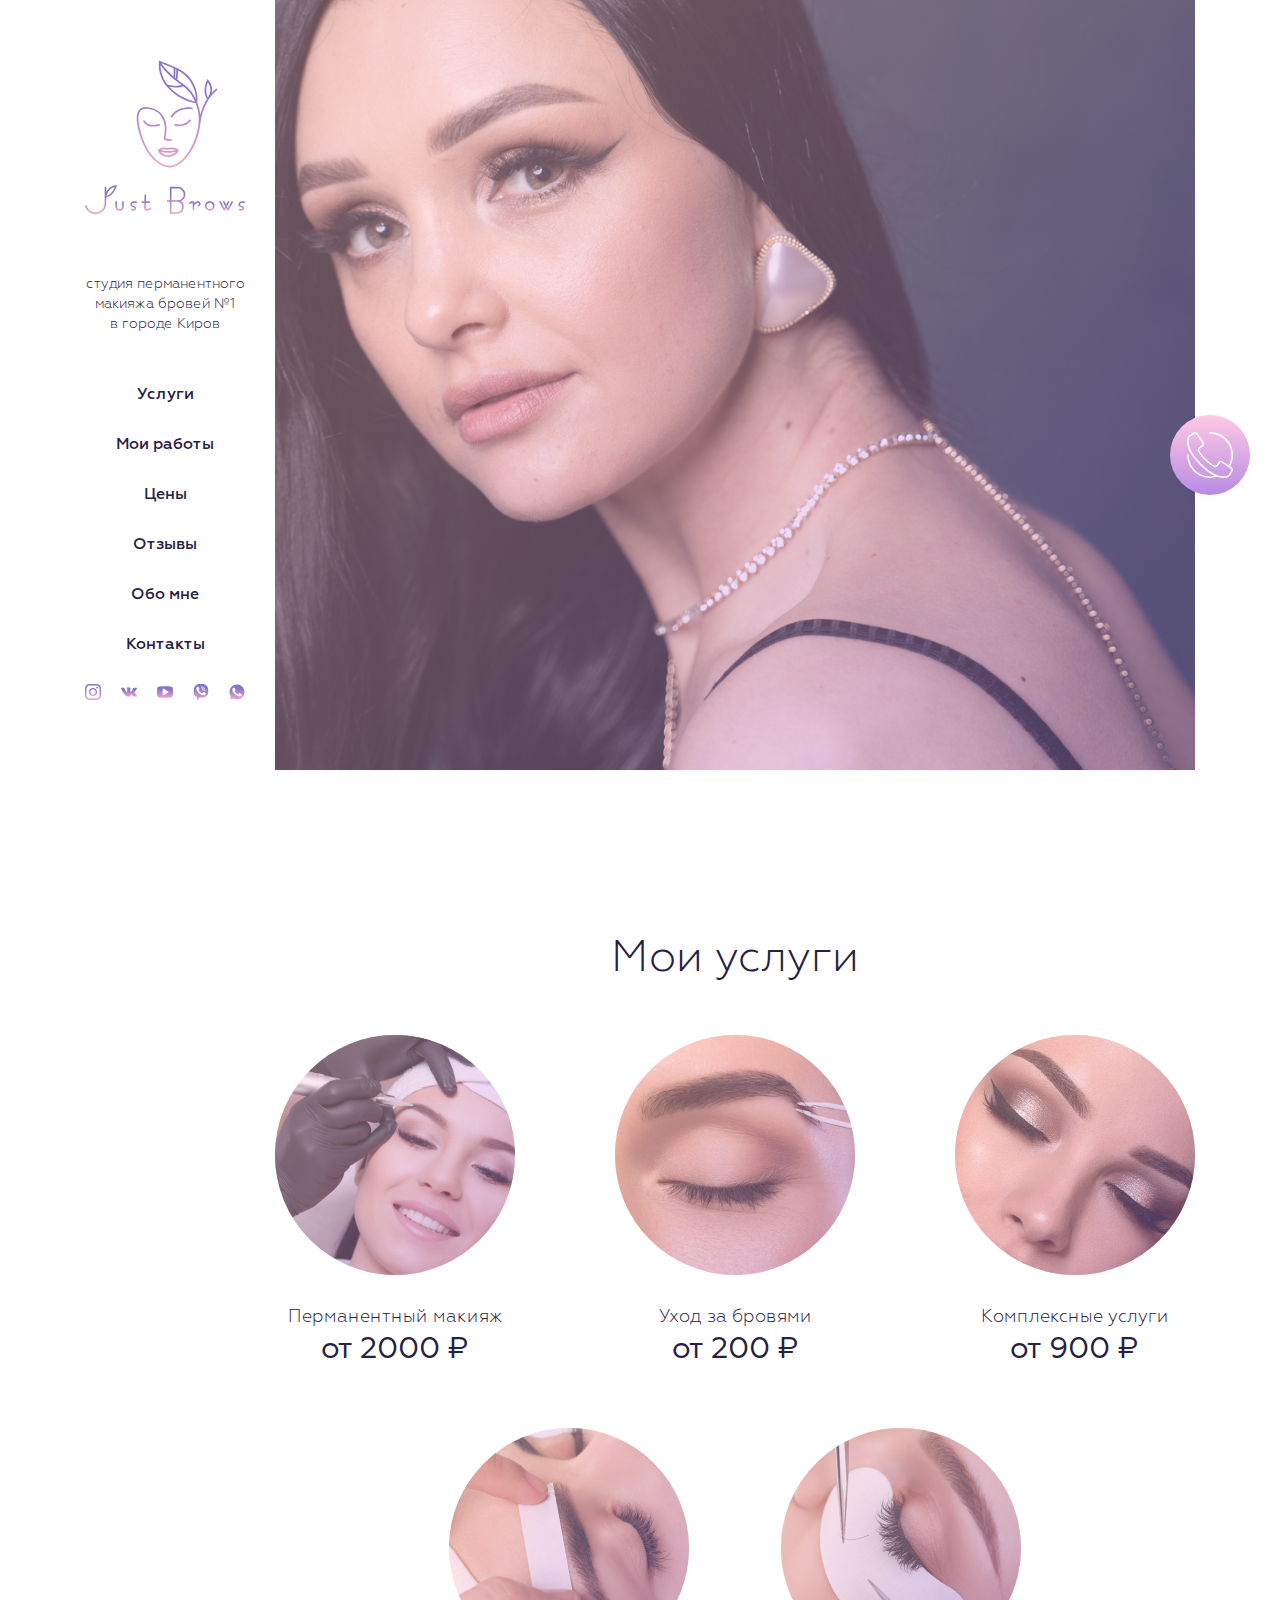
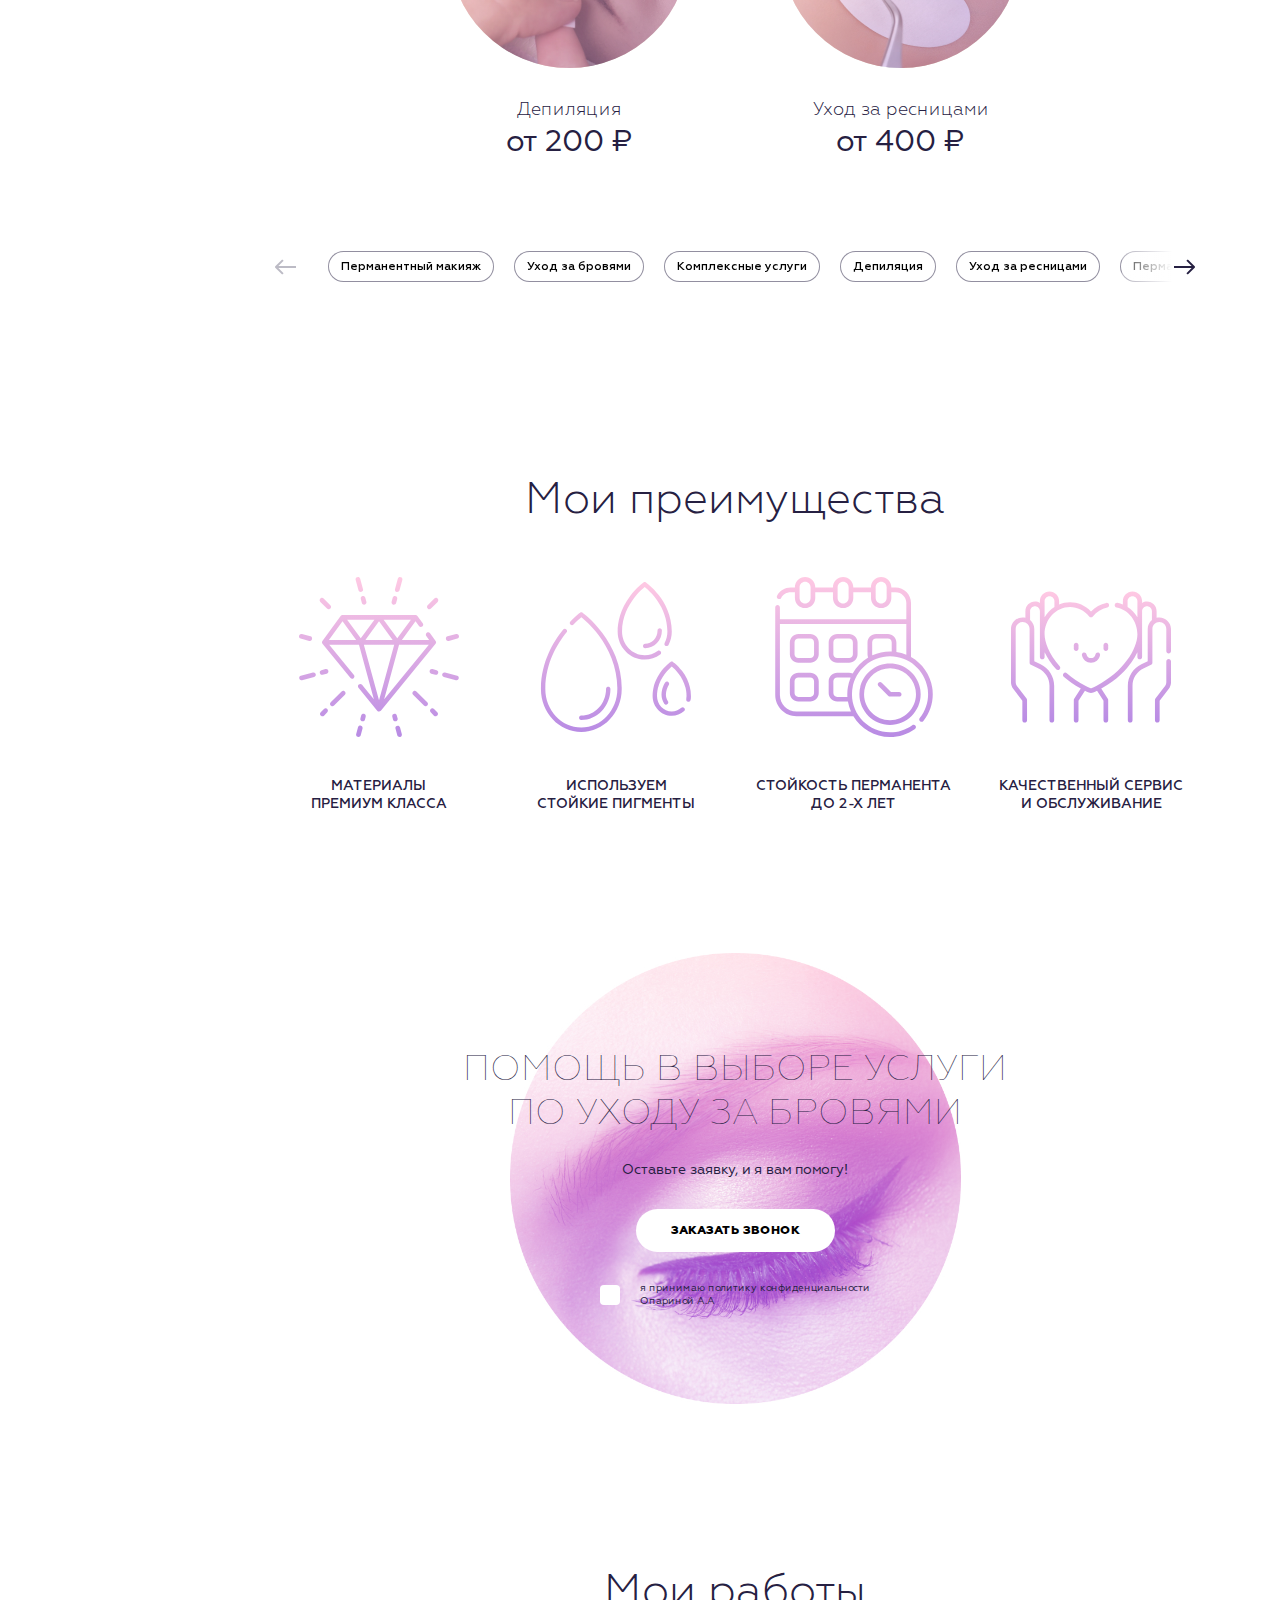
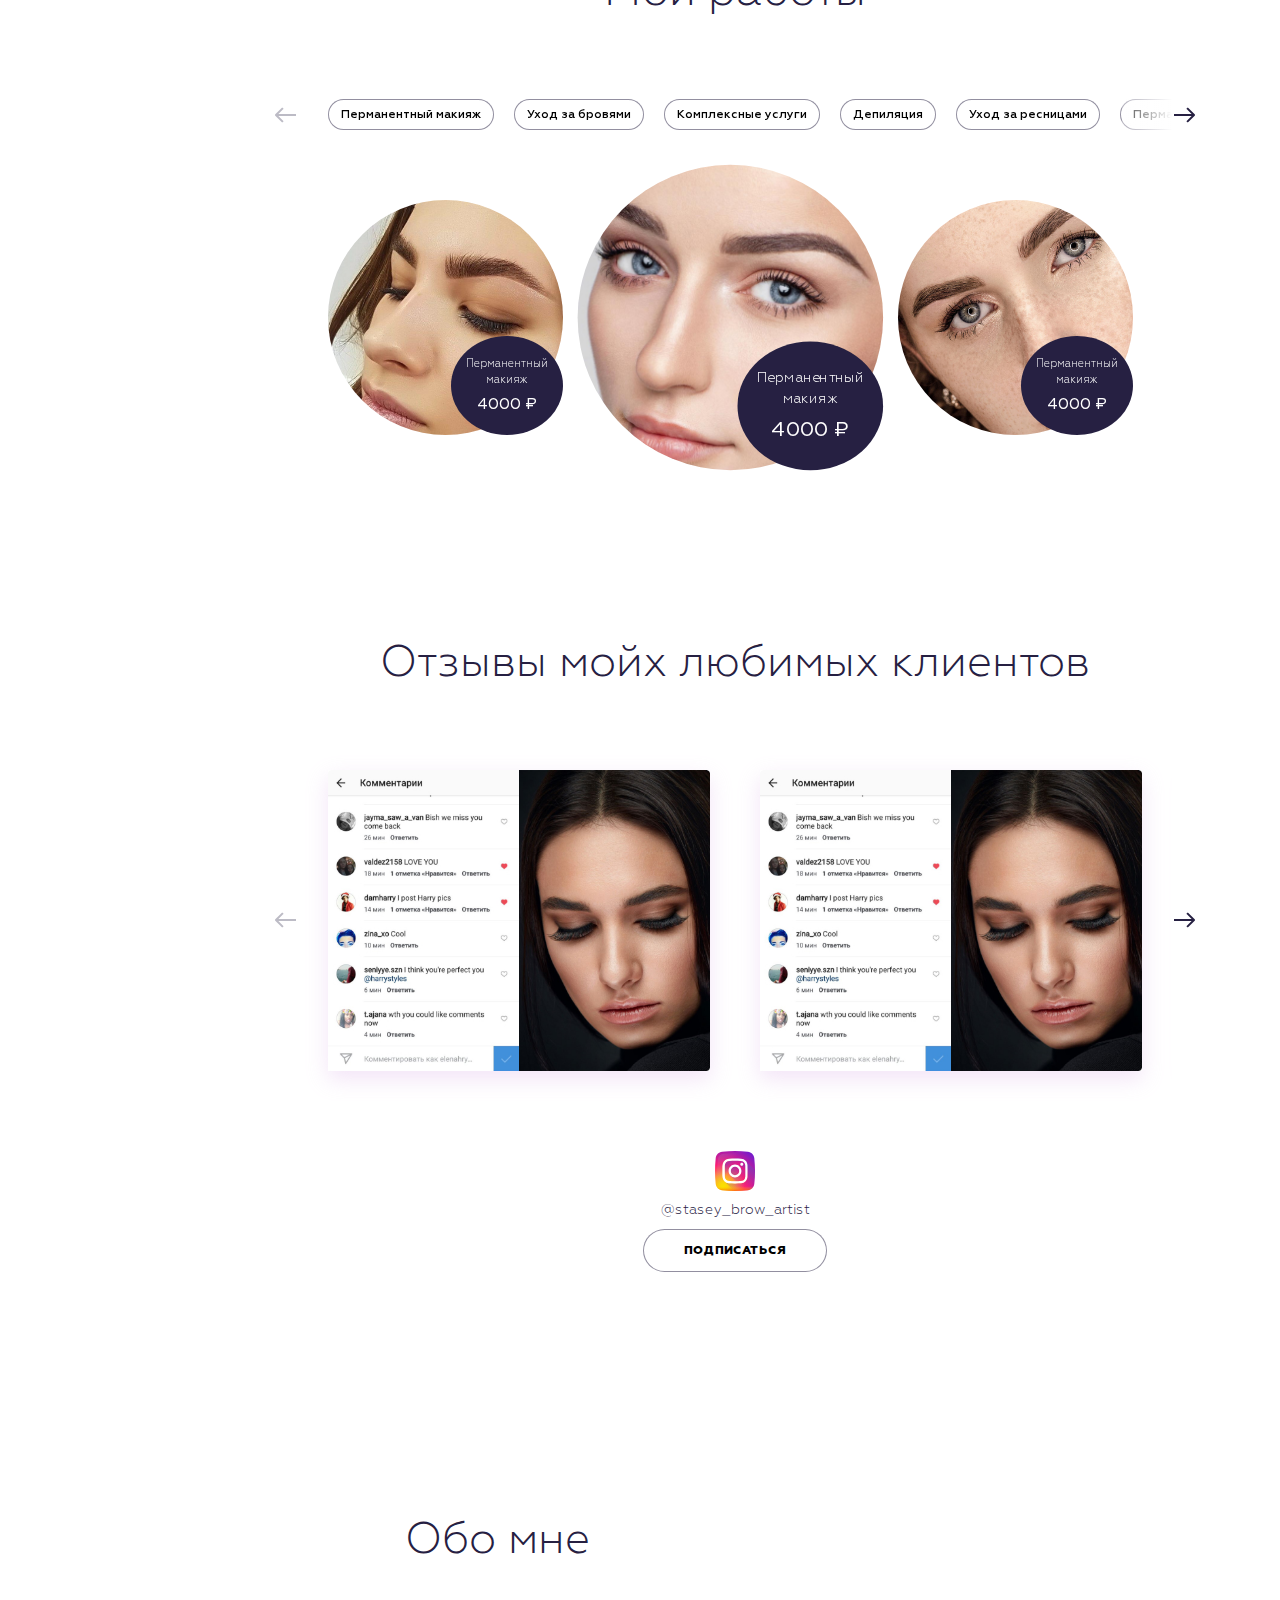
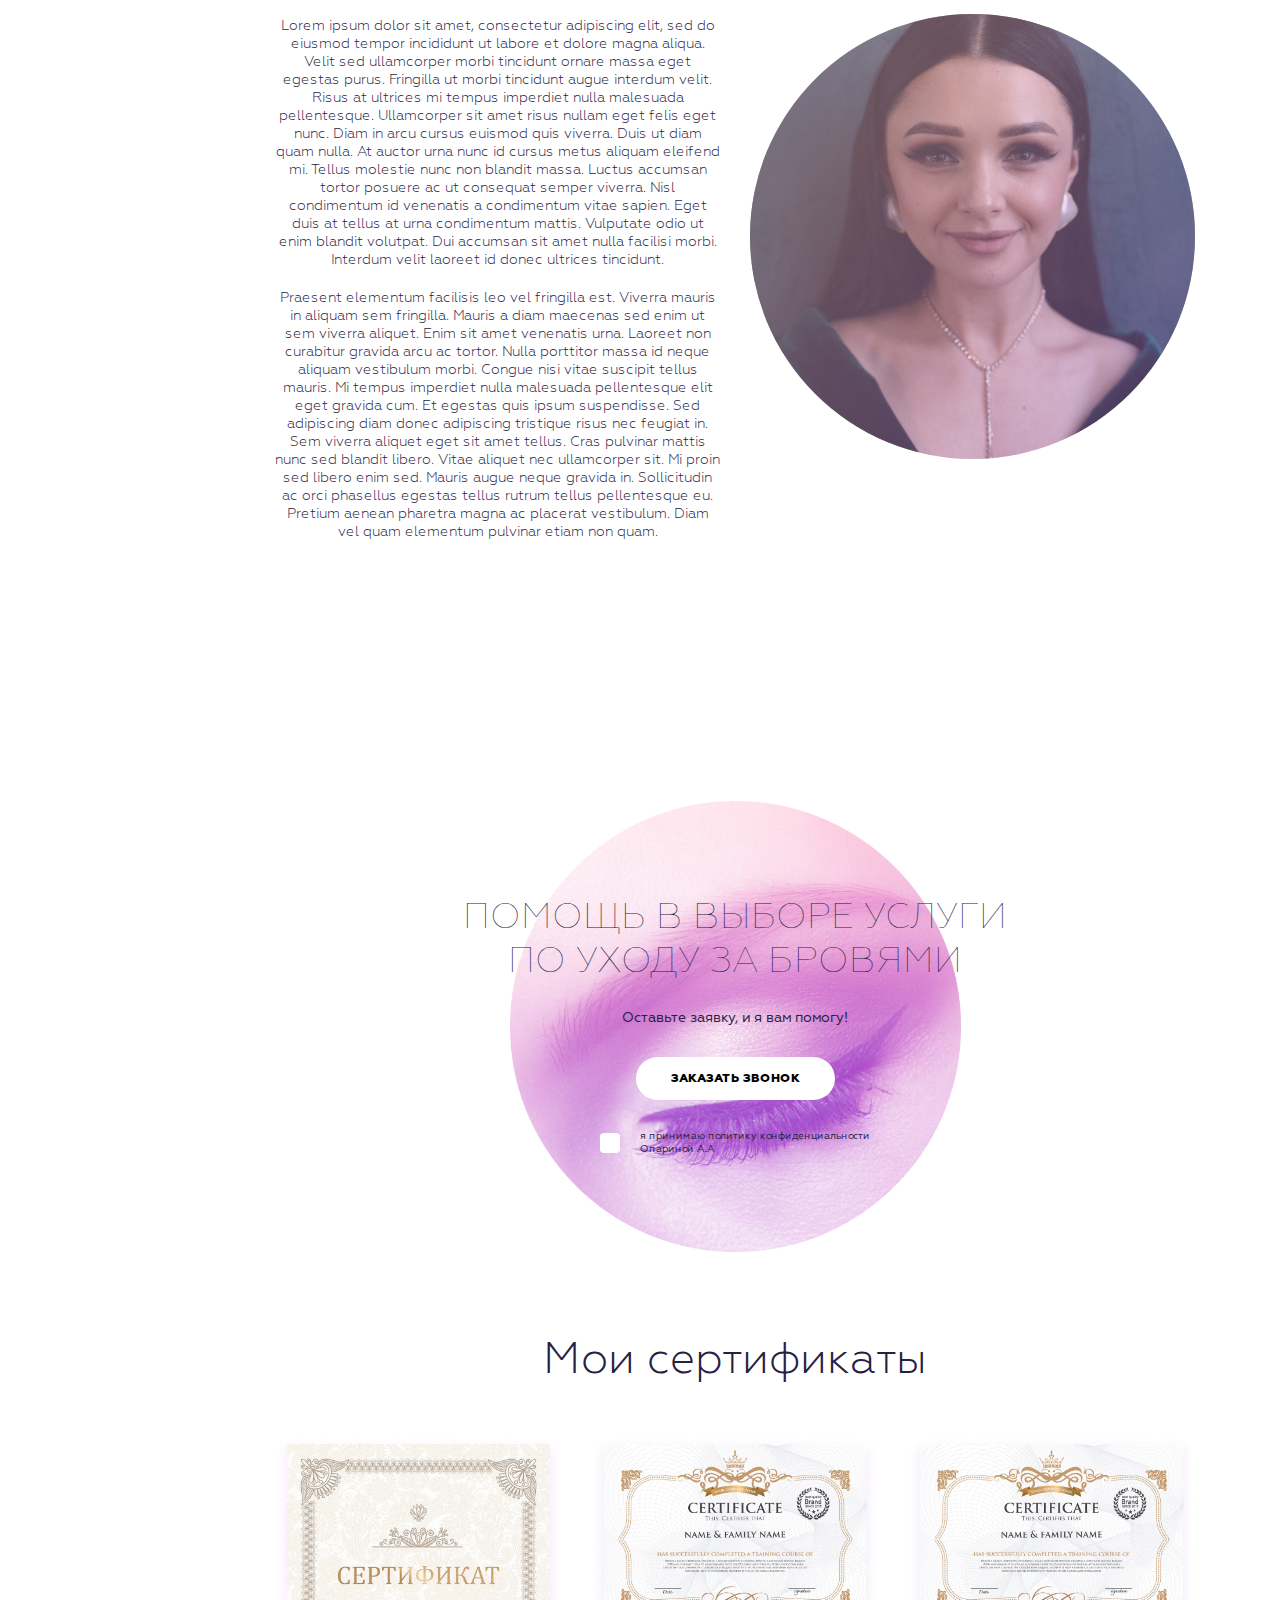
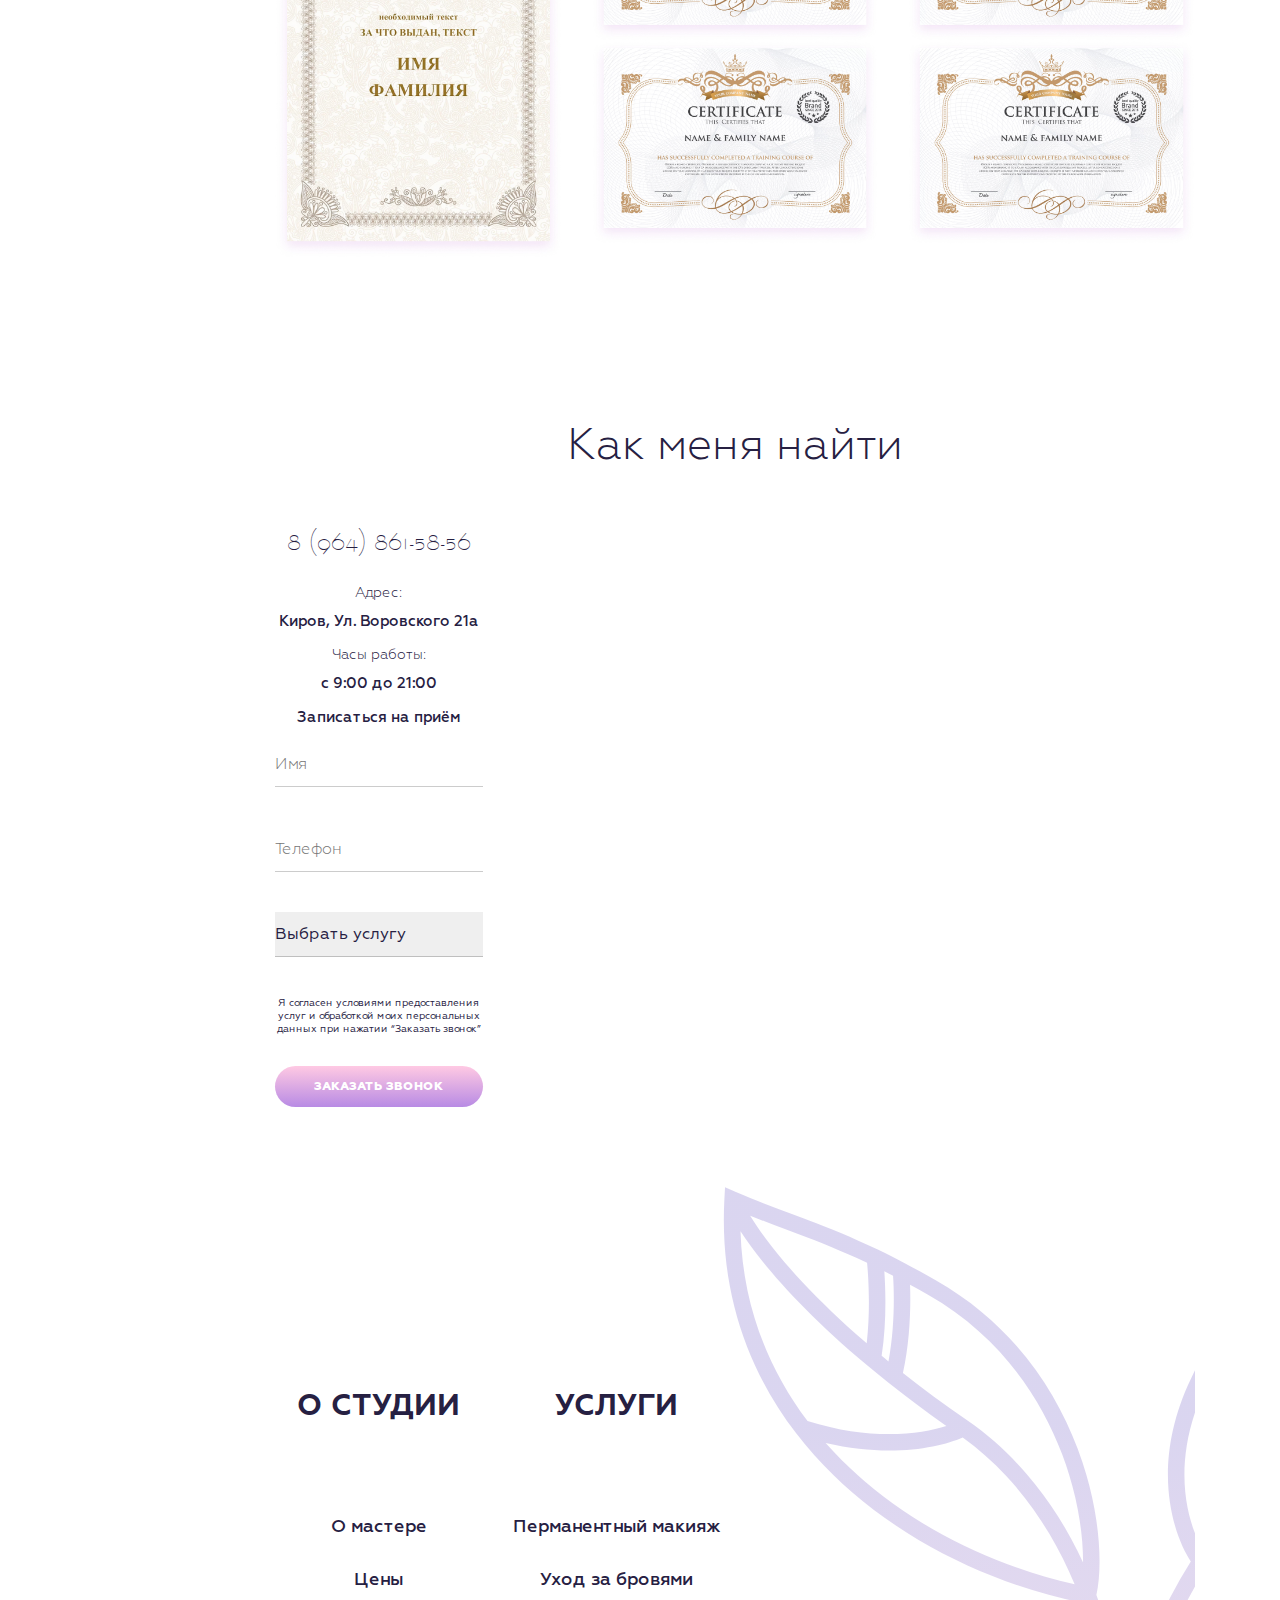
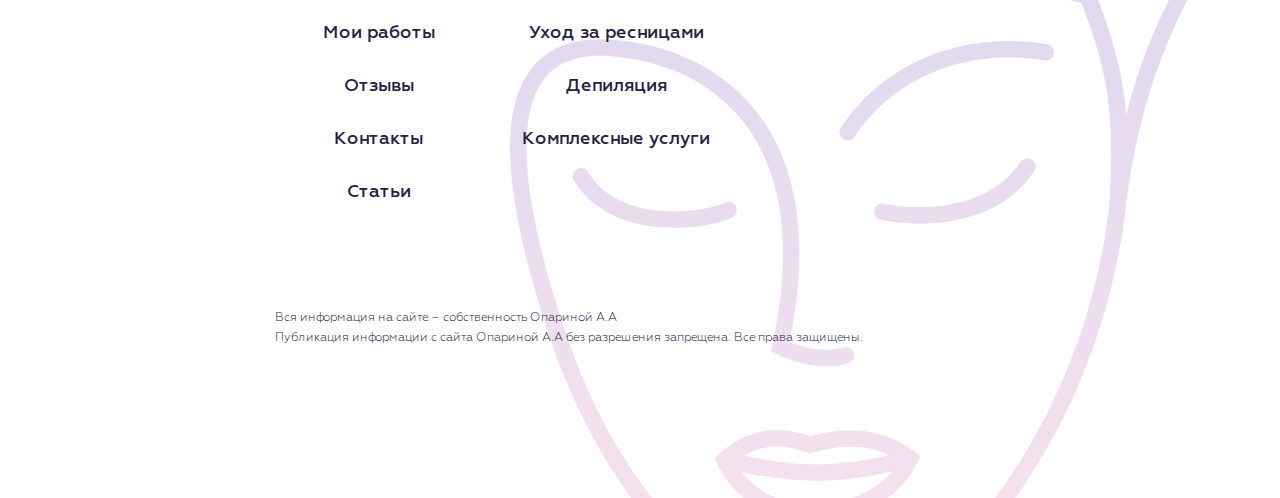
==== index.html @ 337721a8 "index.html" ====
<!doctype html>
<html lang="ru">

<head>
  <meta charset="UTF-8">
  <meta name="viewport" content="width=device-width,initial-scale=1">
  <meta http-equiv="X-UA-Compatible" content="ie=edge">
  <link rel="shortcut icon" href="img/favicon/favicon.ico">
  <link rel="icon" type="image/vnd.microsoft.icon" href="img/favicon/favicon.ico">
  <link rel="icon" type="image/x-icon" href="img/favicon/favicon.ico">
  <link rel="icon" href="img/favicon/favicon.ico">
  <title>Title</title>
  <link href="vendors~main.css" rel="stylesheet">
  <link href="main.css" rel="stylesheet">
</head>

<body>
  <main>
    <nav class="site-nav">
      <div class="btn btn-grad site-nav__burger js-header-burger">
        <img class="js-header-burger" src="img/brgr.svg" alt="">
      </div>
      <div class="btn btn-grad site-nav__call js-call">
        <img class="js-call" src="img/call.svg" alt="">
      </div>
    </nav>

    <div class="container">
      <div class="row">
        <div class="col-2 d-none d-xl-block">
          <header data-da=".modal-header,1199,1" class="header">
            <div class="header__exit">
              <img src="img/hex.jpg" alt="" class="js-header-exit">
            </div>
            <a href="#" class="logo">
              <img src="img/logo.svg" alt="">
            </a>
            <p class="header__text">
              cтудия перманентного <br>
              макияжа бровей №1 <br>
              в городе Киров
            </p>

            <nav class="header__menu">
              <a href="#">Услуги</a>
              <a href="#">Мои работы</a>
              <a href="#">Цены</a>
              <a href="#">Отзывы</a>
              <a href="#">Обо мне</a>
              <a href="#">Контакты</a>
            </nav>
            <div class="header__social">

              <a href="#" target="_blank">
                <img src="img/inst.svg" alt="">
              </a>

              <a href="#" target="_blank">
                <img src="img/vk.svg" alt="">
              </a>

              <a href="#" target="_blank">
                <img src="img/yt.svg" alt="">
              </a>

              <a href="#" target="_blank">
                <img src="img/viber.svg" alt="">
              </a>

              <a href="#" target="_blank">
                <img src="img/whatsapp.svg" alt="">
              </a>

            </div>
          </header>
        </div>
        <div class="col-12 col-xl-10">
          <section class="banner">
            <div class="swiper-container-banner">
              <div class="swiper-wrapper">

                <div class="swiper-slide">
                  <div class="banner__img bg-gradient">
                    <img src="img/banner.jpg" alt="">
                    <div class="banner__text">
                      Студия перманентного макияжа бровей <br>
                      №1 городе Киров
                    </div>
                  </div>
                </div>

                <div class="swiper-slide">
                  <div class="banner__img bg-gradient">
                    <img src="img/banner.jpg" alt="">
                    <div class="banner__text">
                      Студия перманентного макияжа бровей <br>
                      №1 городе Киров
                    </div>
                  </div>
                </div>

                <div class="swiper-slide">
                  <div class="banner__img bg-gradient">
                    <img src="img/banner.jpg" alt="">
                    <div class="banner__text">
                      Студия перманентного макияжа бровей <br>
                      №1 городе Киров
                    </div>
                  </div>
                </div>

                <div class="swiper-slide">
                  <div class="banner__img bg-gradient">
                    <img src="img/banner.jpg" alt="">
                    <div class="banner__text">
                      Студия перманентного макияжа бровей <br>
                      №1 городе Киров
                    </div>
                  </div>
                </div>

              </div>
            </div>
            <div class="banner__logo">
              <img src="img/blogo.svg" alt="">
            </div>
          </section>

          <section class="services-block">
            <h1 class="title services-block__title">
              Мои услуги
            </h1>
            <div class="services-block__items">

              <div class="services-item">
                <div class="services-item__wrapper">


                  <a href="#" class="services-item__img bg-gradient">
                    <img src="img/s1.jpg" alt="">
                  </a>

                  <a href="#" class="services-item__name">
                    Перманентный макияж
                  </a>

                  <p class="services-item__price">
                    от 2000 ₽
                  </p>

                </div>


              </div>

              <div class="services-item">
                <div class="services-item__wrapper">
                  <a href="#" class="services-item__img bg-gradient">
                    <img src="img/s2.jpg" alt="">
                  </a>

                  <a href="#" class="services-item__name">
                    Уход за бровями
                  </a>

                  <p class="services-item__price">
                    от 200 ₽
                  </p>
                </div>
              </div>

              <div class="services-item">
                <div class="services-item__wrapper">
                  <a href="#" class="services-item__img bg-gradient">
                    <img src="img/s3.jpg" alt="">
                  </a>

                  <a href="#" class="services-item__name">
                    Комплексные услуги
                  </a>

                  <p class="services-item__price">
                    от 900 ₽
                  </p>
                </div>
              </div>

              <div class="services-item">
                <div class="services-item__wrapper">
                  <a href="#" class="services-item__img bg-gradient">
                    <img src="img/s4.jpg" alt="">
                  </a>

                  <a href="#" class="services-item__name">
                    Депиляция
                  </a>

                  <p class="services-item__price">
                    от 200 ₽
                  </p>
                </div>
              </div>

              <div class="services-item">
                <div class="services-item__wrapper">
                  <a href="#" class="services-item__img bg-gradient">
                    <img src="img/s5.jpg" alt="">
                  </a>

                  <a href="#" class="services-item__name">
                    Уход за ресницами
                  </a>

                  <p class="services-item__price">
                    от 400 ₽
                  </p>
                </div>
              </div>

            </div>

            <aside class="tags">
              <div class="swiper-container-tags">

                <div class="swiper-wrapper">

                  <div class="swiper-slide tags-slide">
                    <a href="#" class="btn btn-border tags__btn">
                      Перманентный макияж
                    </a>
                  </div>

                  <div class="swiper-slide tags-slide">
                    <a href="#" class="btn btn-border tags__btn">
                      Уход за бровями
                    </a>
                  </div>

                  <div class="swiper-slide tags-slide">
                    <a href="#" class="btn btn-border tags__btn">
                      Комплексные услуги
                    </a>
                  </div>

                  <div class="swiper-slide tags-slide">
                    <a href="#" class="btn btn-border tags__btn">
                      Депиляция
                    </a>
                  </div>

                  <div class="swiper-slide tags-slide">
                    <a href="#" class="btn btn-border tags__btn">
                      Уход за ресницами
                    </a>
                  </div>

                  <div class="swiper-slide tags-slide">
                    <a href="#" class="btn btn-border tags__btn">
                      Перманентный макияж
                    </a>
                  </div>

                  <div class="swiper-slide tags-slide">
                    <a href="#" class="btn btn-border tags__btn">
                      Уход за бровями
                    </a>
                  </div>

                  <div class="swiper-slide tags-slide">
                    <a href="#" class="btn btn-border tags__btn">
                      Комплексные услуги
                    </a>
                  </div>

                  <div class="swiper-slide tags-slide">
                    <a href="#" class="btn btn-border tags__btn">
                      Депиляция
                    </a>
                  </div>

                  <div class="swiper-slide tags-slide">
                    <a href="#" class="btn btn-border tags__btn">
                      Уход за ресницами
                    </a>
                  </div>

                  <div class="swiper-slide tags-slide">
                    <a href="#" class="btn btn-border tags__btn">
                      Перманентный макияж
                    </a>
                  </div>

                  <div class="swiper-slide tags-slide">
                    <a href="#" class="btn btn-border tags__btn">
                      Уход за бровями
                    </a>
                  </div>

                  <div class="swiper-slide tags-slide">
                    <a href="#" class="btn btn-border tags__btn">
                      Комплексные услуги
                    </a>
                  </div>

                  <div class="swiper-slide tags-slide">
                    <a href="#" class="btn btn-border tags__btn">
                      Депиляция
                    </a>
                  </div>

                  <div class="swiper-slide tags-slide">
                    <a href="#" class="btn btn-border tags__btn">
                      Уход за ресницами
                    </a>
                  </div>

                </div>

              </div>

              <div class="tags__prev">
                <img src="img/arrleft.svg" alt="">
              </div>
              <div class="tags__next">
                <img src="img/arrleft.svg" alt="">
              </div>

            </aside>
          </section>

          <section class="advantage-block">
            <div class="row">
              <div class="col-12">
                <h2 class="title">
                  Мои преимущества
                </h2>
              </div>


              <div class="col-6 col-md-3">
                <div class="advantage-item">
                  <div class="advantage-item__img">
                    <img src="img/a1.svg" alt="">
                  </div>
                  <p class="advantage-item__name">
                    МАТЕРИАЛЫ <br>
                    ПРЕМИУМ КЛАССА
                  </p>

                </div>
              </div>

              <div class="col-6 col-md-3">
                <div class="advantage-item">
                  <div class="advantage-item__img">
                    <img src="img/a2.svg" alt="">
                  </div>
                  <p class="advantage-item__name">
                    ИСПОЛЬЗУЕМ <br>
                    СТОЙКИЕ ПИГМЕНТЫ
                  </p>

                </div>
              </div>

              <div class="col-6 col-md-3">
                <div class="advantage-item">
                  <div class="advantage-item__img">
                    <img src="img/a3.svg" alt="">
                  </div>
                  <p class="advantage-item__name">
                    СТОЙКОСТЬ ПЕРМАНЕНТА <br>
                    ДО 2-Х ЛЕТ
                  </p>

                </div>
              </div>

              <div class="col-6 col-md-3">
                <div class="advantage-item">
                  <div class="advantage-item__img">
                    <img src="img/a4.svg" alt="">
                  </div>
                  <p class="advantage-item__name">
                    КАЧЕСТВЕННЫЙ СЕРВИС <br>
                    И ОБСЛУЖИВАНИЕ
                  </p>

                </div>
              </div>

            </div>
          </section>

          <section class="request" style="background-image: url('../img/r.jpg');">
            <h2 class="request__title">
              ПОМОЩЬ В ВЫБОРЕ УСЛУГИ <br>
              ПО УХОДУ ЗА БРОВЯМИ
            </h2>
            <h3 class="request__subtitle">
              Оставьте заявку, и я вам помогу!
            </h3>
            <a href="#" class="btn request__btn js-modal-call">заказать звонок</a>
            <div class="request__checkbox">
              <input class="custom-checkbox" type="checkbox" id="request-agr" name="request-agr">
              <label for="request-agr">я принимаю политику конфиденциальности <br>
                Опариной А.А</label>
            </div>
          </section>

          <section class="works">
            <h2 class="title works__title">
              Мои работы
            </h2>
            <aside class="tags">
              <div class="swiper-container-tags">

                <div class="swiper-wrapper">

                  <div class="swiper-slide tags-slide">
                    <a href="#" class="btn btn-border tags__btn">
                      Перманентный макияж
                    </a>
                  </div>

                  <div class="swiper-slide tags-slide">
                    <a href="#" class="btn btn-border tags__btn">
                      Уход за бровями
                    </a>
                  </div>

                  <div class="swiper-slide tags-slide">
                    <a href="#" class="btn btn-border tags__btn">
                      Комплексные услуги
                    </a>
                  </div>

                  <div class="swiper-slide tags-slide">
                    <a href="#" class="btn btn-border tags__btn">
                      Депиляция
                    </a>
                  </div>

                  <div class="swiper-slide tags-slide">
                    <a href="#" class="btn btn-border tags__btn">
                      Уход за ресницами
                    </a>
                  </div>

                  <div class="swiper-slide tags-slide">
                    <a href="#" class="btn btn-border tags__btn">
                      Перманентный макияж
                    </a>
                  </div>

                  <div class="swiper-slide tags-slide">
                    <a href="#" class="btn btn-border tags__btn">
                      Уход за бровями
                    </a>
                  </div>

                  <div class="swiper-slide tags-slide">
                    <a href="#" class="btn btn-border tags__btn">
                      Комплексные услуги
                    </a>
                  </div>

                  <div class="swiper-slide tags-slide">
                    <a href="#" class="btn btn-border tags__btn">
                      Депиляция
                    </a>
                  </div>

                  <div class="swiper-slide tags-slide">
                    <a href="#" class="btn btn-border tags__btn">
                      Уход за ресницами
                    </a>
                  </div>

                  <div class="swiper-slide tags-slide">
                    <a href="#" class="btn btn-border tags__btn">
                      Перманентный макияж
                    </a>
                  </div>

                  <div class="swiper-slide tags-slide">
                    <a href="#" class="btn btn-border tags__btn">
                      Уход за бровями
                    </a>
                  </div>

                  <div class="swiper-slide tags-slide">
                    <a href="#" class="btn btn-border tags__btn">
                      Комплексные услуги
                    </a>
                  </div>

                  <div class="swiper-slide tags-slide">
                    <a href="#" class="btn btn-border tags__btn">
                      Депиляция
                    </a>
                  </div>

                  <div class="swiper-slide tags-slide">
                    <a href="#" class="btn btn-border tags__btn">
                      Уход за ресницами
                    </a>
                  </div>

                </div>

              </div>

              <div class="tags__prev">
                <img src="img/arrleft.svg" alt="">
              </div>
              <div class="tags__next">
                <img src="img/arrleft.svg" alt="">
              </div>

            </aside>
            <div class="swiper-works">
              <div class="swiper-wrapper">

                <div class="swiper-slide">

                  <a href="#" class="works__img" style="background-image: url('img/work1.jpg');">
                    <div class="works__info">
                      <p class="works__name">
                        Перманентный <br>
                        макияж
                      </p>
                      <p class="works__price">
                        4000 ₽
                      </p>
                    </div>
                  </a>

                </div>

                <div class="swiper-slide">
                  <a href="#" class="works__img" style="background-image: url('img/work2.jpg');">
                    <div class="works__info">
                      <p class="works__name">
                        Перманентный <br>
                        макияж
                      </p>
                      <p class="works__price">
                        4000 ₽
                      </p>
                    </div>
                  </a>
                </div>

                <div class="swiper-slide">

                  <a href="#" class="works__img" style="background-image: url('img/work3.jpg');">
                    <div class="works__info">
                      <p class="works__name">
                        Перманентный <br>
                        макияж
                      </p>
                      <p class="works__price">
                        4000 ₽
                      </p>
                    </div>
                  </a>

                </div>

                <div class="swiper-slide">
                  <a href="#" class="works__img" style="background-image: url('img/work2.jpg');">
                    <div class="works__info">
                      <p class="works__name">
                        Перманентный <br>
                        макияж
                      </p>
                      <p class="works__price">
                        4000 ₽
                      </p>
                    </div>
                  </a>
                </div>

                <div class="swiper-slide">

                  <a href="#" class="works__img" style="background-image: url('img/work3.jpg');">
                    <div class="works__info">
                      <p class="works__name">
                        Перманентный <br>
                        макияж
                      </p>
                      <p class="works__price">
                        4000 ₽
                      </p>
                    </div>
                  </a>

                </div>


              </div>

            </div>
          </section>

          <section class="reviews-block">
            <h2 class="title reviews__title">
              Отзывы мойх любимых клиентов
            </h2>
            <div class="reviews-block__slider">


              <div class="swiper-reviews">
                <div class="swiper-wrapper">

                  <div class="swiper-slide">
                    <div class="reviews-item">
                      <div class="reviews-item__left">
                        <img src="img/revl.jpg" alt="">
                      </div>
                      <div class="reviews-item__right">
                        <img src="img/revr.jpg" alt="">
                      </div>
                    </div>
                  </div>

                  <div class="swiper-slide">
                    <div class="reviews-item">
                      <div class="reviews-item__left">
                        <img src="img/revl.jpg" alt="">
                      </div>
                      <div class="reviews-item__right">
                        <img src="img/revr.jpg" alt="">
                      </div>
                    </div>
                  </div>

                  <div class="swiper-slide">
                    <div class="reviews-item">
                      <div class="reviews-item__left">
                        <img src="img/revl.jpg" alt="">
                      </div>
                      <div class="reviews-item__right">
                        <img src="img/revr.jpg" alt="">
                      </div>
                    </div>
                  </div>

                  <div class="swiper-slide">
                    <div class="reviews-item">
                      <div class="reviews-item__left">
                        <img src="img/revl.jpg" alt="">
                      </div>
                      <div class="reviews-item__right">
                        <img src="img/revr.jpg" alt="">
                      </div>
                    </div>
                  </div>


                </div>
              </div>
              <div class="reviews__prev">
                <img src="img/arrleft.svg" alt="">
              </div>
              <div class="reviews__next">
                <img src="img/arrleft.svg" alt="">
              </div>
            </div>
            <div class="inst-link d-flex align-items-center flex-column">
              <a href="#" target="_blank" class="inst-link__link">
                <img src="img/ins.svg" alt="">
                @stasey_brow_artist
              </a>
              <a href="#" class="btn btn-border inst-link__btn">
                подписаться
              </a>
            </div>
          </section>

          <section class="about-block d-none d-md-block">
            <div class="row">

              <div class="col-12 col-xl-6 d-flex">
                <div class="about-block__info">
                  <h2 class="title about-block__title">
                    Обо мне
                  </h2>
                  <p>
                    Lorem ipsum dolor sit amet, consectetur adipiscing elit, sed do eiusmod tempor
                    incididunt ut labore et dolore magna aliqua. Velit sed ullamcorper morbi tincidunt
                    ornare massa eget egestas purus. Fringilla ut morbi tincidunt augue interdum velit.
                    Risus at ultrices mi tempus imperdiet nulla malesuada pellentesque. Ullamcorper sit
                    amet
                    risus nullam eget felis eget nunc. Diam in arcu cursus euismod quis viverra. Duis ut
                    diam quam nulla. At auctor urna nunc id cursus metus aliquam eleifend mi. Tellus
                    molestie nunc non blandit massa. Luctus accumsan tortor posuere ac ut consequat
                    semper
                    viverra. Nisl condimentum id venenatis a condimentum vitae sapien. Eget duis at
                    tellus
                    at urna condimentum mattis. Vulputate odio ut enim blandit volutpat. Dui accumsan
                    sit
                    amet nulla facilisi morbi. Interdum velit laoreet id donec ultrices tincidunt.
                  </p>

                  <p>
                    Praesent elementum facilisis leo vel fringilla est. Viverra mauris in aliquam sem
                    fringilla. Mauris a diam maecenas sed enim ut sem viverra aliquet. Enim sit amet
                    venenatis urna. Laoreet non curabitur gravida arcu ac tortor. Nulla porttitor massa
                    id
                    neque aliquam vestibulum morbi. Congue nisi vitae suscipit tellus mauris. Mi tempus
                    imperdiet nulla malesuada pellentesque elit eget gravida cum. Et egestas quis ipsum
                    suspendisse. Sed adipiscing diam donec adipiscing tristique risus nec feugiat in.
                    Sem
                    viverra aliquet eget sit amet tellus. Cras pulvinar mattis nunc sed blandit libero.
                    Vitae aliquet nec ullamcorper sit. Mi proin sed libero enim sed. Mauris augue neque
                    gravida in. Sollicitudin ac orci phasellus egestas tellus rutrum tellus pellentesque
                    eu.
                    Pretium aenean pharetra magna ac placerat vestibulum. Diam vel quam elementum
                    pulvinar
                    etiam non quam.

                  </p>
                </div>
              </div>
              <div class="col-12 col-xl-6 d-flex justify-content-center align-items-center">
                <div class="about-block__img bg-gradient">
                  <img src="img/ab1.jpg" alt="">
                </div>
              </div>
            </div>

          </section>

          <section class="request" style="background-image: url('../img/r.jpg');">
            <h2 class="request__title">
              ПОМОЩЬ В ВЫБОРЕ УСЛУГИ <br>
              ПО УХОДУ ЗА БРОВЯМИ
            </h2>
            <h3 class="request__subtitle">
              Оставьте заявку, и я вам помогу!
            </h3>
            <a href="#" class="btn request__btn js-modal-call">заказать звонок</a>
            <div class="request__checkbox">
              <input class="custom-checkbox" type="checkbox" id="request-agr" name="request-agr">
              <label for="request-agr">я принимаю политику конфиденциальности <br>
                Опариной А.А</label>
            </div>
          </section>

          <section class="certificate">
            <div class="row">
              <div class="col-12">
                <h2 class="title">
                  Мои сертификаты
                </h2>
              </div>
              <div class="col-12 col-md-6 col-xl-4 d-flex justify-content-center">
                <div class="certificate__img">
                  <img src="img/c1.jpg" alt="">
                </div>
              </div>
              <div class="col-12 col-md-6 col-xl-8">
                <div class="row">
                  <div class="col-12 col-xl-6 d-flex justify-content-center">
                    <div class="certificate__img">
                      <img src="img/c2.jpg" alt="">
                    </div>
                  </div>
                  <div class="col-12 col-xl-6 d-flex justify-content-center">
                    <div class="certificate__img">
                      <img src="img/c2.jpg" alt="">
                    </div>
                  </div>
                </div>

                <div class="row d-none d-xl-flex">
                  <div class="col-12 col-lg-6 d-flex justify-content-center">
                    <div class="certificate__img">
                      <img src="img/c2.jpg" alt="">
                    </div>
                  </div>
                  <div class="col-12 col-lg-6 d-flex justify-content-center">
                    <div class="certificate__img">
                      <img src="img/c2.jpg" alt="">
                    </div>
                  </div>
                </div>
              </div>
            </div>
          </section>

          <section class="map">
            <div class="row">
              <div class="col-12">
                <h2 class="title">
                  Как меня найти
                </h2>
              </div>
              <div class="col-12 col-md-3 d-flex justify-content-center">
                <div class="map-form">
                  <form action="POST">
                    <a href="tel:89648615856" class="map__tel">
                      8 (964) 861-58-56
                    </a>
                    <p class="map__text">
                      Адрес:
                    </p>
                    <p class="map__text-b">
                      Киров, Ул. Воровского 21а
                    </p>
                    <p class="map__text">
                      Часы работы:
                    </p>
                    <p class="map__text-b">
                      с 9:00 до 21:00
                    </p>

                    <p class="map__text-b">
                      Записаться на приём
                    </p>

                    <div class="map-form__wrapper">
                      <span>
                        <input type="text" class="form-control form__input" placeholder="Имя">
                      </span>

                      <span>
                        <input type="tel" class="form-control form__input" placeholder="Телефон">
                      </span>

                      <span>
                        <select name="services" id="services" class="form-control form__select">
                          <option value="Выбрать услугу" selected="selected" disabled="disabled" style="display:none; font-size: 16px;font-weight: 300;">Выбрать услугу</option>\
                          <option value="Ресницы">Ресницы</option>
                          <option value="Брови">Брови</option>
                          <option value="Ресницы2">Ресницы 2</option>
                          <option value="Ресницы3">Ресницы 3</option>
                        </select>
                      </span>
                      <p class="form__agreement">
                        Я согласен условиями предоставления <br>
                        услуг и обработкой моих персональных <br>
                        данных при нажатии “Заказать звонок”
                      </p>
                      <button class="btn btn-grad map-form__btn" type="submit">
                        заказать звонок
                      </button>
                    </div>
                  </form>
                </div>
              </div>
              <div class="col-12 col-md-9 d-flex">
                <iframe src="https://www.google.com/maps/embed?pb=!1m18!1m12!1m3!1d133110.82393533312!2d49.52134561640623!3d58.5811068!2m3!1f0!2f0!3f0!3m2!1i1024!2i768!4f13.1!3m3!1m2!1s0x43fcf77906ebc4df%3A0xd15d7841c23f66ed!2z0KDQvtGB0LHQsNC90Lo!5e0!3m2!1sru!2sru!4v1615881907907!5m2!1sru!2sru" loading="lazy"></iframe>
              </div>
            </div>
          </section>

          <footer class="footer">
            <div class="row">
              <div class="col-12 d-flex justify-content-center d-lg-none">
                <a href="index.html" class="footer__logo">
                  <img src="img/logo.svg" alt="">
                </a>
              </div>
              <div class="col-6 col-xl-3">
                <h3 class="footer__title">
                  О СТУДИИ
                </h3>
                <nav class="footer__menu">
                  <a href="#">О мастере</a>
                  <a href="#">Цены</a>
                  <a href="#">Мои работы</a>
                  <a href="#">Отзывы</a>
                  <a href="#">Контакты</a>
                  <a href="#">Статьи</a>
                </nav>
              </div>

              <div class="col-6 col-xl-3">
                <h3 class="footer__title">
                  УСЛУГИ
                </h3>
                <nav class="footer__menu">
                  <a href="#">Перманентный макияж</a>
                  <a href="#">Уход за бровями</a>
                  <a href="#">Уход за ресницами</a>
                  <a href="#">Депиляция</a>
                  <a href="#">Комплексные услуги</a>
                </nav>
              </div>
              <div class="col-12">
                <div class="footer__copy">
                  Вся информация на сайте – собственность Опариной А.А

                </div>
                <div class="footer__copy">
                  Публикация информации с сайта Опариной А.А без разрешения запрещена. Все права защищены.

                </div>
              </div>
            </div>
          </footer>

        </div>
      </div>
    </div>
  </main>

  <footer>

  </footer>

  <!-- MODAL -->
  <aside class="js-sidebars">
    <section class="modal-header"></section>

    <section class="modal modal-call">
      <div class="modal__wrapper">
        <div class="modal-call__exit">
          <img src="img/hex.jpg" alt="" class="js-call-exit">
        </div>

        <div class="map-form">
          <form action="POST">
            <a href="tel:89648615856" class="map__tel">
              8 (964) 861-58-56
            </a>

            <p class="map__text-b">
              Ангеловская <br>
              Анастасия Андреевна
            </p>


            <p class="map__text-b">
              Записаться на приём
            </p>

            <div class="map-form__wrapper">
              <span>
                <input type="text" class="form-control form__input" placeholder="Имя">
              </span>

              <span>
                <input type="tel" class="form-control form__input" placeholder="Телефон">
              </span>

              <span>
                <select name="services" id="services" class="form-control form__select">
                  <option value="Выбрать услугу" selected="selected" disabled="disabled" style="display:none; font-size: 16px;font-weight: 300;">Выбрать услугу</option>\
                  <option value="Ресницы">Ресницы</option>
                  <option value="Брови">Брови</option>
                  <option value="Ресницы2">Ресницы 2</option>
                  <option value="Ресницы3">Ресницы 3</option>
                </select>
              </span>
              <p class="form__agreement">
                Я согласен условиями предоставления <br>
                услуг и обработкой моих персональных <br>
                данных при нажатии “Заказать звонок”
              </p>
              <button class="btn btn-grad map-form__btn" type="submit">
                заказать звонок
              </button>
            </div>
          </form>
        </div>

      </div>
    </section>

  </aside>
  <!-- !MODAL -->
  <script src="vendors~main.js"></script>
  <script src="main.js"></script>
</body>

</html>
---- vendors~main.css ----
@font-face{font-family:swiper-icons;src:url("data:application/font-woff;charset=utf-8;base64, [base64]//wADZ2x5ZgAAAywAAADMAAAD2MHtryVoZWFkAAABbAAAADAAAAA2E2+eoWhoZWEAAAGcAAAAHwAAACQC9gDzaG10eAAAAigAAAAZAAAArgJkABFsb2NhAAAC0AAAAFoAAABaFQAUGG1heHAAAAG8AAAAHwAAACAAcABAbmFtZQAAA/gAAAE5AAACXvFdBwlwb3N0AAAFNAAAAGIAAACE5s74hXjaY2BkYGAAYpf5Hu/j+W2+MnAzMYDAzaX6QjD6/4//Bxj5GA8AuRwMYGkAPywL13jaY2BkYGA88P8Agx4j+/8fQDYfA1AEBWgDAIB2BOoAeNpjYGRgYNBh4GdgYgABEMnIABJzYNADCQAACWgAsQB42mNgYfzCOIGBlYGB0YcxjYGBwR1Kf2WQZGhhYGBiYGVmgAFGBiQQkOaawtDAoMBQxXjg/wEGPcYDDA4wNUA2CCgwsAAAO4EL6gAAeNpj2M0gyAACqxgGNWBkZ2D4/wMA+xkDdgAAAHjaY2BgYGaAYBkGRgYQiAHyGMF8FgYHIM3DwMHABGQrMOgyWDLEM1T9/w8UBfEMgLzE////P/5//f/V/xv+r4eaAAeMbAxwIUYmIMHEgKYAYjUcsDAwsLKxc3BycfPw8jEQA/[base64]/uznmfPFBNODM2K7MTQ45YEAZqGP81AmGGcF3iPqOop0r1SPTaTbVkfUe4HXj97wYE+yNwWYxwWu4v1ugWHgo3S1XdZEVqWM7ET0cfnLGxWfkgR42o2PvWrDMBSFj/IHLaF0zKjRgdiVMwScNRAoWUoH78Y2icB/yIY09An6AH2Bdu/UB+yxopYshQiEvnvu0dURgDt8QeC8PDw7Fpji3fEA4z/PEJ6YOB5hKh4dj3EvXhxPqH/SKUY3rJ7srZ4FZnh1PMAtPhwP6fl2PMJMPDgeQ4rY8YT6Gzao0eAEA409DuggmTnFnOcSCiEiLMgxCiTI6Cq5DZUd3Qmp10vO0LaLTd2cjN4fOumlc7lUYbSQcZFkutRG7g6JKZKy0RmdLY680CDnEJ+UMkpFFe1RN7nxdVpXrC4aTtnaurOnYercZg2YVmLN/d/gczfEimrE/fs/bOuq29Zmn8tloORaXgZgGa78yO9/cnXm2BpaGvq25Dv9S4E9+5SIc9PqupJKhYFSSl47+Qcr1mYNAAAAeNptw0cKwkAAAMDZJA8Q7OUJvkLsPfZ6zFVERPy8qHh2YER+3i/BP83vIBLLySsoKimrqKqpa2hp6+jq6RsYGhmbmJqZSy0sraxtbO3sHRydnEMU4uR6yx7JJXveP7WrDycAAAAAAAH//wACeNpjYGRgYOABYhkgZgJCZgZNBkYGLQZtIJsFLMYAAAw3ALgAeNolizEKgDAQBCchRbC2sFER0YD6qVQiBCv/H9ezGI6Z5XBAw8CBK/m5iQQVauVbXLnOrMZv2oLdKFa8Pjuru2hJzGabmOSLzNMzvutpB3N42mNgZGBg4GKQYzBhYMxJLMlj4GBgAYow/P/PAJJhLM6sSoWKfWCAAwDAjgbRAAB42mNgYGBkAIIbCZo5IPrmUn0hGA0AO8EFTQAA") format("woff");font-weight:400;font-style:normal}:root{--swiper-theme-color:#007aff}.swiper-container{margin-left:auto;margin-right:auto;position:relative;overflow:hidden;list-style:none;padding:0;z-index:1}.swiper-container-vertical>.swiper-wrapper{flex-direction:column}.swiper-wrapper{position:relative;width:100%;height:100%;z-index:1;display:flex;transition-property:transform;box-sizing:content-box}.swiper-container-android .swiper-slide,.swiper-wrapper{transform:translateZ(0)}.swiper-container-multirow>.swiper-wrapper{flex-wrap:wrap}.swiper-container-multirow-column>.swiper-wrapper{flex-wrap:wrap;flex-direction:column}.swiper-container-free-mode>.swiper-wrapper{transition-timing-function:ease-out;margin:0 auto}.swiper-container-pointer-events{touch-action:pan-y}.swiper-container-pointer-events.swiper-container-vertical{touch-action:pan-x}.swiper-slide{flex-shrink:0;width:100%;height:100%;position:relative;transition-property:transform}.swiper-slide-invisible-blank{visibility:hidden}.swiper-container-autoheight,.swiper-container-autoheight .swiper-slide{height:auto}.swiper-container-autoheight .swiper-wrapper{align-items:flex-start;transition-property:transform,height}.swiper-container-3d{perspective:1200px}.swiper-container-3d .swiper-cube-shadow,.swiper-container-3d .swiper-slide,.swiper-container-3d .swiper-slide-shadow-bottom,.swiper-container-3d .swiper-slide-shadow-left,.swiper-container-3d .swiper-slide-shadow-right,.swiper-container-3d .swiper-slide-shadow-top,.swiper-container-3d .swiper-wrapper{transform-style:preserve-3d}.swiper-container-3d .swiper-slide-shadow-bottom,.swiper-container-3d .swiper-slide-shadow-left,.swiper-container-3d .swiper-slide-shadow-right,.swiper-container-3d .swiper-slide-shadow-top{position:absolute;left:0;top:0;width:100%;height:100%;pointer-events:none;z-index:10}.swiper-container-3d .swiper-slide-shadow-left{background-image:linear-gradient(270deg,rgba(0,0,0,.5),transparent)}.swiper-container-3d .swiper-slide-shadow-right{background-image:linear-gradient(90deg,rgba(0,0,0,.5),transparent)}.swiper-container-3d .swiper-slide-shadow-top{background-image:linear-gradient(0deg,rgba(0,0,0,.5),transparent)}.swiper-container-3d .swiper-slide-shadow-bottom{background-image:linear-gradient(180deg,rgba(0,0,0,.5),transparent)}.swiper-container-css-mode>.swiper-wrapper{overflow:auto;scrollbar-width:none;-ms-overflow-style:none}.swiper-container-css-mode>.swiper-wrapper::-webkit-scrollbar{display:none}.swiper-container-css-mode>.swiper-wrapper>.swiper-slide{scroll-snap-align:start start}.swiper-container-horizontal.swiper-container-css-mode>.swiper-wrapper{scroll-snap-type:x mandatory}.swiper-container-vertical.swiper-container-css-mode>.swiper-wrapper{scroll-snap-type:y mandatory}:root{--swiper-navigation-size:44px}.swiper-button-next,.swiper-button-prev{position:absolute;top:50%;width:calc(var(--swiper-navigation-size)/44*27);height:var(--swiper-navigation-size);margin-top:calc(var(--swiper-navigation-size)*-1/2);z-index:10;cursor:pointer;display:flex;align-items:center;justify-content:center;color:var(--swiper-navigation-color,var(--swiper-theme-color))}.swiper-button-next.swiper-button-disabled,.swiper-button-prev.swiper-button-disabled{opacity:.35;cursor:auto;pointer-events:none}.swiper-button-next:after,.swiper-button-prev:after{font-family:swiper-icons;font-size:var(--swiper-navigation-size);text-transform:none!important;letter-spacing:0;text-transform:none;font-variant:normal;line-height:1}.swiper-button-prev,.swiper-container-rtl .swiper-button-next{left:10px;right:auto}.swiper-button-prev:after,.swiper-container-rtl .swiper-button-next:after{content:"prev"}.swiper-button-next,.swiper-container-rtl .swiper-button-prev{right:10px;left:auto}.swiper-button-next:after,.swiper-container-rtl .swiper-button-prev:after{content:"next"}.swiper-button-next.swiper-button-white,.swiper-button-prev.swiper-button-white{--swiper-navigation-color:#fff}.swiper-button-next.swiper-button-black,.swiper-button-prev.swiper-button-black{--swiper-navigation-color:#000}.swiper-button-lock{display:none}.swiper-pagination{position:absolute;text-align:center;transition:opacity .3s;transform:translateZ(0);z-index:10}.swiper-pagination.swiper-pagination-hidden{opacity:0}.swiper-container-horizontal>.swiper-pagination-bullets,.swiper-pagination-custom,.swiper-pagination-fraction{bottom:10px;left:0;width:100%}.swiper-pagination-bullets-dynamic{overflow:hidden;font-size:0}.swiper-pagination-bullets-dynamic .swiper-pagination-bullet{transform:scale(.33);position:relative}.swiper-pagination-bullets-dynamic .swiper-pagination-bullet-active,.swiper-pagination-bullets-dynamic .swiper-pagination-bullet-active-main{transform:scale(1)}.swiper-pagination-bullets-dynamic .swiper-pagination-bullet-active-prev{transform:scale(.66)}.swiper-pagination-bullets-dynamic .swiper-pagination-bullet-active-prev-prev{transform:scale(.33)}.swiper-pagination-bullets-dynamic .swiper-pagination-bullet-active-next{transform:scale(.66)}.swiper-pagination-bullets-dynamic .swiper-pagination-bullet-active-next-next{transform:scale(.33)}.swiper-pagination-bullet{width:8px;height:8px;display:inline-block;border-radius:50%;background:#000;opacity:.2}button.swiper-pagination-bullet{border:none;margin:0;padding:0;box-shadow:none;-webkit-appearance:none;-moz-appearance:none;appearance:none}.swiper-pagination-clickable .swiper-pagination-bullet{cursor:pointer}.swiper-pagination-bullet-active{opacity:1;background:var(--swiper-pagination-color,var(--swiper-theme-color))}.swiper-container-vertical>.swiper-pagination-bullets{right:10px;top:50%;transform:translate3d(0,-50%,0)}.swiper-container-vertical>.swiper-pagination-bullets .swiper-pagination-bullet{margin:6px 0;display:block}.swiper-container-vertical>.swiper-pagination-bullets.swiper-pagination-bullets-dynamic{top:50%;transform:translateY(-50%);width:8px}.swiper-container-vertical>.swiper-pagination-bullets.swiper-pagination-bullets-dynamic .swiper-pagination-bullet{display:inline-block;transition:transform .2s,top .2s}.swiper-container-horizontal>.swiper-pagination-bullets .swiper-pagination-bullet{margin:0 4px}.swiper-container-horizontal>.swiper-pagination-bullets.swiper-pagination-bullets-dynamic{left:50%;transform:translateX(-50%);white-space:nowrap}.swiper-container-horizontal>.swiper-pagination-bullets.swiper-pagination-bullets-dynamic .swiper-pagination-bullet{transition:transform .2s,left .2s}.swiper-container-horizontal.swiper-container-rtl>.swiper-pagination-bullets-dynamic .swiper-pagination-bullet{transition:transform .2s,right .2s}.swiper-pagination-progressbar{background:rgba(0,0,0,.25);position:absolute}.swiper-pagination-progressbar .swiper-pagination-progressbar-fill{background:var(--swiper-pagination-color,var(--swiper-theme-color));position:absolute;left:0;top:0;width:100%;height:100%;transform:scale(0);transform-origin:left top}.swiper-container-rtl .swiper-pagination-progressbar .swiper-pagination-progressbar-fill{transform-origin:right top}.swiper-container-horizontal>.swiper-pagination-progressbar,.swiper-container-vertical>.swiper-pagination-progressbar.swiper-pagination-progressbar-opposite{width:100%;height:4px;left:0;top:0}.swiper-container-horizontal>.swiper-pagination-progressbar.swiper-pagination-progressbar-opposite,.swiper-container-vertical>.swiper-pagination-progressbar{width:4px;height:100%;left:0;top:0}.swiper-pagination-white{--swiper-pagination-color:#fff}.swiper-pagination-black{--swiper-pagination-color:#000}.swiper-pagination-lock{display:none}.swiper-scrollbar{border-radius:10px;position:relative;-ms-touch-action:none;background:rgba(0,0,0,.1)}.swiper-container-horizontal>.swiper-scrollbar{position:absolute;left:1%;bottom:3px;z-index:50;height:5px;width:98%}.swiper-container-vertical>.swiper-scrollbar{position:absolute;right:3px;top:1%;z-index:50;width:5px;height:98%}.swiper-scrollbar-drag{height:100%;width:100%;position:relative;background:rgba(0,0,0,.5);border-radius:10px;left:0;top:0}.swiper-scrollbar-cursor-drag{cursor:move}.swiper-scrollbar-lock{display:none}.swiper-zoom-container{width:100%;height:100%;display:flex;justify-content:center;align-items:center;text-align:center}.swiper-zoom-container>canvas,.swiper-zoom-container>img,.swiper-zoom-container>svg{max-width:100%;max-height:100%;object-fit:contain}.swiper-slide-zoomed{cursor:move}.swiper-lazy-preloader{width:42px;height:42px;position:absolute;left:50%;top:50%;margin-left:-21px;margin-top:-21px;z-index:10;transform-origin:50%;animation:swiper-preloader-spin 1s linear infinite;box-sizing:border-box;border-radius:50%;border:4px solid var(--swiper-preloader-color,var(--swiper-theme-color));border-top:4px solid transparent}.swiper-lazy-preloader-white{--swiper-preloader-color:#fff}.swiper-lazy-preloader-black{--swiper-preloader-color:#000}@keyframes swiper-preloader-spin{to{transform:rotate(1turn)}}.swiper-container .swiper-notification{position:absolute;left:0;top:0;pointer-events:none;opacity:0;z-index:-1000}.swiper-container-fade.swiper-container-free-mode .swiper-slide{transition-timing-function:ease-out}.swiper-container-fade .swiper-slide{pointer-events:none;transition-property:opacity}.swiper-container-fade .swiper-slide .swiper-slide{pointer-events:none}.swiper-container-fade .swiper-slide-active,.swiper-container-fade .swiper-slide-active .swiper-slide-active{pointer-events:auto}.swiper-container-cube{overflow:visible}.swiper-container-cube .swiper-slide{pointer-events:none;-webkit-backface-visibility:hidden;backface-visibility:hidden;z-index:1;visibility:hidden;transform-origin:0 0;width:100%;height:100%}.swiper-container-cube .swiper-slide .swiper-slide{pointer-events:none}.swiper-container-cube.swiper-container-rtl .swiper-slide{transform-origin:100% 0}.swiper-container-cube .swiper-slide-active,.swiper-container-cube .swiper-slide-active .swiper-slide-active{pointer-events:auto}.swiper-container-cube .swiper-slide-active,.swiper-container-cube .swiper-slide-next,.swiper-container-cube .swiper-slide-next+.swiper-slide,.swiper-container-cube .swiper-slide-prev{pointer-events:auto;visibility:visible}.swiper-container-cube .swiper-slide-shadow-bottom,.swiper-container-cube .swiper-slide-shadow-left,.swiper-container-cube .swiper-slide-shadow-right,.swiper-container-cube .swiper-slide-shadow-top{z-index:0;-webkit-backface-visibility:hidden;backface-visibility:hidden}.swiper-container-cube .swiper-cube-shadow{position:absolute;left:0;bottom:0;width:100%;height:100%;opacity:.6;z-index:0}.swiper-container-cube .swiper-cube-shadow:before{content:"";background:#000;position:absolute;left:0;top:0;bottom:0;right:0;-webkit-filter:blur(50px);filter:blur(50px)}.swiper-container-flip{overflow:visible}.swiper-container-flip .swiper-slide{pointer-events:none;-webkit-backface-visibility:hidden;backface-visibility:hidden;z-index:1}.swiper-container-flip .swiper-slide .swiper-slide{pointer-events:none}.swiper-container-flip .swiper-slide-active,.swiper-container-flip .swiper-slide-active .swiper-slide-active{pointer-events:auto}.swiper-container-flip .swiper-slide-shadow-bottom,.swiper-container-flip .swiper-slide-shadow-left,.swiper-container-flip .swiper-slide-shadow-right,.swiper-container-flip .swiper-slide-shadow-top{z-index:0;-webkit-backface-visibility:hidden;backface-visibility:hidden}.glightbox-container{width:100%;height:100%;position:fixed;top:0;left:0;z-index:999999!important;-ms-touch-action:none;touch-action:none;-webkit-text-size-adjust:100%;-moz-text-size-adjust:100%;-ms-text-size-adjust:100%;text-size-adjust:100%;-webkit-backface-visibility:hidden;backface-visibility:hidden;outline:0;overflow:hidden}.glightbox-container.inactive{display:none}.glightbox-container .gcontainer{position:relative;width:100%;height:100%;z-index:9999;overflow:hidden}.glightbox-container .gslider{-webkit-transition:-webkit-transform .4s ease;transition:-webkit-transform .4s ease;transition:transform .4s ease;transition:transform .4s ease,-webkit-transform .4s ease;height:100%;left:0;top:0;position:relative;overflow:hidden;display:-webkit-box!important;display:-ms-flexbox!important;display:flex!important;-webkit-transform:translateZ(0);transform:translateZ(0)}.glightbox-container .gslide,.glightbox-container .gslider{width:100%;-webkit-box-pack:center;-ms-flex-pack:center;justify-content:center;-webkit-box-align:center;-ms-flex-align:center;align-items:center}.glightbox-container .gslide{position:absolute;opacity:1;-webkit-user-select:none;-moz-user-select:none;-ms-user-select:none;user-select:none;display:-webkit-box;display:-ms-flexbox;display:flex;opacity:0}.glightbox-container .gslide.current{opacity:1;z-index:99999;position:relative}.glightbox-container .gslide.prev{opacity:1;z-index:9999}.glightbox-container .gslide-inner-content{width:100%}.glightbox-container .ginner-container{position:relative;width:100%;display:-webkit-box;display:-ms-flexbox;display:flex;-webkit-box-pack:center;-ms-flex-pack:center;justify-content:center;-webkit-box-orient:vertical;-webkit-box-direction:normal;-ms-flex-direction:column;flex-direction:column;max-width:100%;margin:auto;height:100vh}.glightbox-container .ginner-container.gvideo-container{width:100%}.glightbox-container .ginner-container.desc-bottom,.glightbox-container .ginner-container.desc-top{-webkit-box-orient:vertical;-webkit-box-direction:normal;-ms-flex-direction:column;flex-direction:column}.glightbox-container .ginner-container.desc-left,.glightbox-container .ginner-container.desc-right{max-width:100%!important}.gslide iframe,.gslide video{outline:0!important;border:none;min-height:165px;-webkit-overflow-scrolling:touch;-ms-touch-action:auto;touch-action:auto}.gslide-image{-webkit-box-align:center;-ms-flex-align:center;align-items:center}.gslide-image img{max-height:100vh;display:block;padding:0;float:none;outline:0;border:none;-webkit-user-select:none;-moz-user-select:none;-ms-user-select:none;user-select:none;max-width:100vw;width:auto;height:auto;-o-object-fit:cover;object-fit:cover;-ms-touch-action:none;touch-action:none;margin:auto;min-width:200px}.desc-bottom .gslide-image img,.desc-top .gslide-image img{width:auto}.desc-left .gslide-image img,.desc-right .gslide-image img{width:auto;max-width:100%}.gslide-image img.zoomable{position:relative}.gslide-image img.dragging{cursor:-webkit-grabbing!important;cursor:grabbing!important;-webkit-transition:none;transition:none}.gslide-video{position:relative;max-width:100vh;width:100%!important}.gslide-video .gvideo-wrapper{width:100%;margin:auto}.gslide-video:before{content:"";display:block;position:absolute;width:100%;height:100%;background:rgba(255,0,0,.34);display:none}.gslide-video.playing:before{display:none}.gslide-video.fullscreen{max-width:100%!important;min-width:100%;height:75vh}.gslide-video.fullscreen video{max-width:100%!important;width:100%!important}.gslide-inline{background:#fff;text-align:left;max-height:calc(100vh - 40px);overflow:auto;max-width:100%}.gslide-inline .ginlined-content{padding:20px;width:100%}.gslide-inline .dragging{cursor:-webkit-grabbing!important;cursor:grabbing!important;-webkit-transition:none;transition:none}.ginlined-content{overflow:auto;display:block!important;opacity:1}.gslide-external{width:100%;min-width:100%;background:#fff;padding:0;overflow:auto;max-height:75vh;height:100%}.gslide-external,.gslide-media{display:-webkit-box;display:-ms-flexbox;display:flex}.gslide-media{width:auto}.zoomed .gslide-media{-webkit-box-shadow:none!important;box-shadow:none!important}.desc-bottom .gslide-media,.desc-top .gslide-media{margin:0 auto;-webkit-box-orient:vertical;-webkit-box-direction:normal;-ms-flex-direction:column;flex-direction:column}.gslide-description{position:relative;-webkit-box-flex:1;-ms-flex:1 0 100%;flex:1 0 100%}.gslide-description.description-left,.gslide-description.description-right{max-width:100%}.gslide-description.description-bottom,.gslide-description.description-top{margin:0 auto;width:100%}.gslide-description p{margin-bottom:12px}.gslide-description p:last-child{margin-bottom:0}.glightbox-button-hidden,.zoomed .gslide-description{display:none}.glightbox-mobile .glightbox-container .gslide-description{height:auto!important;width:100%;background:0 0;position:absolute;bottom:15px;max-width:100vw!important;-webkit-box-ordinal-group:3!important;-ms-flex-order:2!important;order:2!important;max-height:78vh;overflow:auto!important;background:-webkit-gradient(linear,left top,left bottom,from(transparent),to(rgba(0,0,0,.75)));background:linear-gradient(180deg,transparent,rgba(0,0,0,.75));-webkit-transition:opacity .3s linear;transition:opacity .3s linear;padding:19px 11px 50px}.glightbox-mobile .glightbox-container .gslide-title{color:#fff;font-size:1em}.glightbox-mobile .glightbox-container .gslide-desc{color:#a1a1a1}.glightbox-mobile .glightbox-container .gslide-desc a{color:#fff;font-weight:700}.glightbox-mobile .glightbox-container .gslide-desc *{color:inherit}.glightbox-mobile .glightbox-container .gslide-desc string{color:#fff}.glightbox-mobile .glightbox-container .gslide-desc .desc-more{color:#fff;opacity:.4}.gdesc-open .gslide-media{-webkit-transition:opacity .5s ease;transition:opacity .5s ease;opacity:.4}.gdesc-open .gdesc-inner{padding-bottom:30px}.gdesc-closed .gslide-media{-webkit-transition:opacity .5s ease;transition:opacity .5s ease;opacity:1}.greset{-webkit-transition:all .3s ease;transition:all .3s ease}.gabsolute{position:absolute}.grelative{position:relative}.glightbox-desc{display:none!important}.glightbox-open{overflow:hidden}.gloader{height:25px;width:25px;-webkit-animation:lightboxLoader .8s linear infinite;animation:lightboxLoader .8s linear infinite;border:2px solid #fff;border-right-color:transparent;border-radius:50%;position:absolute;display:block;z-index:9999;left:0;right:0;margin:0 auto;top:47%}.goverlay{width:100%;height:calc(100vh + 1px);position:fixed;top:-1px;left:0;will-change:opacity}.glightbox-mobile .goverlay,.goverlay{background:#000}.gclose,.gnext,.gprev{z-index:99999;cursor:pointer;width:26px;height:44px;border:none;display:-webkit-box;display:-ms-flexbox;display:flex;-webkit-box-pack:center;-ms-flex-pack:center;justify-content:center;-webkit-box-align:center;-ms-flex-align:center;align-items:center;-webkit-box-orient:vertical;-webkit-box-direction:normal;-ms-flex-direction:column;flex-direction:column}.gclose svg,.gnext svg,.gprev svg{display:block;width:25px;height:auto;margin:0;padding:0}.gclose.disabled,.gnext.disabled,.gprev.disabled{opacity:.1}.gclose .garrow,.gnext .garrow,.gprev .garrow{stroke:#fff}iframe.wait-autoplay{opacity:0}.glightbox-closing .gclose,.glightbox-closing .gnext,.glightbox-closing .gprev{opacity:0!important}.glightbox-clean .gslide-description{background:#fff}.glightbox-clean .gdesc-inner{padding:22px 20px}.glightbox-clean .gslide-title{font-size:1em;font-weight:400;font-family:arial;color:#000;margin-bottom:19px;line-height:1.4em}.glightbox-clean .gslide-desc{font-size:.86em;margin-bottom:0;font-family:arial;line-height:1.4em}.glightbox-clean .gslide-video{background:#000}.glightbox-clean .gclose,.glightbox-clean .gnext,.glightbox-clean .gprev{background-color:rgba(0,0,0,.75);border-radius:4px}.glightbox-clean .gclose path,.glightbox-clean .gnext path,.glightbox-clean .gprev path{fill:#fff}.glightbox-clean button:focus:not(.focused):not(.disabled){outline:0}.glightbox-clean .gprev{left:30px}.glightbox-clean .gnext,.glightbox-clean .gprev{position:absolute;top:-100%;width:40px;height:50px}.glightbox-clean .gnext{right:30px}.glightbox-clean .gclose{width:35px;height:35px;top:15px;right:10px;position:absolute}.glightbox-clean .gclose svg{width:18px;height:auto}.glightbox-clean .gclose:hover{opacity:1}.gfadeIn{-webkit-animation:gfadeIn .5s ease;animation:gfadeIn .5s ease}.gfadeOut{-webkit-animation:gfadeOut .5s ease;animation:gfadeOut .5s ease}.gslideOutLeft{-webkit-animation:gslideOutLeft .3s ease;animation:gslideOutLeft .3s ease}.gslideInLeft{-webkit-animation:gslideInLeft .3s ease;animation:gslideInLeft .3s ease}.gslideOutRight{-webkit-animation:gslideOutRight .3s ease;animation:gslideOutRight .3s ease}.gslideInRight{-webkit-animation:gslideInRight .3s ease;animation:gslideInRight .3s ease}.gzoomIn{-webkit-animation:gzoomIn .5s ease;animation:gzoomIn .5s ease}.gzoomOut{-webkit-animation:gzoomOut .5s ease;animation:gzoomOut .5s ease}@-webkit-keyframes lightboxLoader{0%{-webkit-transform:rotate(0);transform:rotate(0)}to{-webkit-transform:rotate(1turn);transform:rotate(1turn)}}@keyframes lightboxLoader{0%{-webkit-transform:rotate(0);transform:rotate(0)}to{-webkit-transform:rotate(1turn);transform:rotate(1turn)}}@-webkit-keyframes gfadeIn{0%{opacity:0}to{opacity:1}}@keyframes gfadeIn{0%{opacity:0}to{opacity:1}}@-webkit-keyframes gfadeOut{0%{opacity:1}to{opacity:0}}@keyframes gfadeOut{0%{opacity:1}to{opacity:0}}@-webkit-keyframes gslideInLeft{0%{opacity:0;-webkit-transform:translate3d(-60%,0,0);transform:translate3d(-60%,0,0)}to{visibility:visible;-webkit-transform:translateZ(0);transform:translateZ(0);opacity:1}}@keyframes gslideInLeft{0%{opacity:0;-webkit-transform:translate3d(-60%,0,0);transform:translate3d(-60%,0,0)}to{visibility:visible;-webkit-transform:translateZ(0);transform:translateZ(0);opacity:1}}@-webkit-keyframes gslideOutLeft{0%{opacity:1;visibility:visible;-webkit-transform:translateZ(0);transform:translateZ(0)}to{-webkit-transform:translate3d(-60%,0,0);transform:translate3d(-60%,0,0);opacity:0;visibility:hidden}}@keyframes gslideOutLeft{0%{opacity:1;visibility:visible;-webkit-transform:translateZ(0);transform:translateZ(0)}to{-webkit-transform:translate3d(-60%,0,0);transform:translate3d(-60%,0,0);opacity:0;visibility:hidden}}@-webkit-keyframes gslideInRight{0%{opacity:0;visibility:visible;-webkit-transform:translate3d(60%,0,0);transform:translate3d(60%,0,0)}to{-webkit-transform:translateZ(0);transform:translateZ(0);opacity:1}}@keyframes gslideInRight{0%{opacity:0;visibility:visible;-webkit-transform:translate3d(60%,0,0);transform:translate3d(60%,0,0)}to{-webkit-transform:translateZ(0);transform:translateZ(0);opacity:1}}@-webkit-keyframes gslideOutRight{0%{opacity:1;visibility:visible;-webkit-transform:translateZ(0);transform:translateZ(0)}to{-webkit-transform:translate3d(60%,0,0);transform:translate3d(60%,0,0);opacity:0}}@keyframes gslideOutRight{0%{opacity:1;visibility:visible;-webkit-transform:translateZ(0);transform:translateZ(0)}to{-webkit-transform:translate3d(60%,0,0);transform:translate3d(60%,0,0);opacity:0}}@-webkit-keyframes gzoomIn{0%{opacity:0;-webkit-transform:scale3d(.3,.3,.3);transform:scale3d(.3,.3,.3)}to{opacity:1}}@keyframes gzoomIn{0%{opacity:0;-webkit-transform:scale3d(.3,.3,.3);transform:scale3d(.3,.3,.3)}to{opacity:1}}@-webkit-keyframes gzoomOut{0%{opacity:1}50%{opacity:0;-webkit-transform:scale3d(.3,.3,.3);transform:scale3d(.3,.3,.3)}to{opacity:0}}@keyframes gzoomOut{0%{opacity:1}50%{opacity:0;-webkit-transform:scale3d(.3,.3,.3);transform:scale3d(.3,.3,.3)}to{opacity:0}}@media (min-width:769px){.glightbox-container .ginner-container{width:auto;height:auto;-webkit-box-orient:horizontal;-webkit-box-direction:normal;-ms-flex-direction:row;flex-direction:row}.glightbox-container .ginner-container.desc-top .gslide-description{-webkit-box-ordinal-group:1;-ms-flex-order:0;order:0}.glightbox-container .ginner-container.desc-top .gslide-image,.glightbox-container .ginner-container.desc-top .gslide-image img{-webkit-box-ordinal-group:2;-ms-flex-order:1;order:1}.glightbox-container .ginner-container.desc-left .gslide-description{-webkit-box-ordinal-group:1;-ms-flex-order:0;order:0}.glightbox-container .ginner-container.desc-left .gslide-image{-webkit-box-ordinal-group:2;-ms-flex-order:1;order:1}.gslide-image img{max-height:97vh;max-width:100%}.gslide-image img.zoomable{cursor:-webkit-zoom-in;cursor:zoom-in}.zoomed .gslide-image img.zoomable{cursor:-webkit-grab;cursor:grab}.gslide-inline{max-height:95vh}.gslide-external{max-height:100vh}.gslide-description.description-left,.gslide-description.description-right{max-width:275px}.glightbox-open{height:auto}.goverlay{background:rgba(0,0,0,.92)}.glightbox-clean .gslide-media{-webkit-box-shadow:1px 2px 9px 0 rgba(0,0,0,.65);box-shadow:1px 2px 9px 0 rgba(0,0,0,.65)}.glightbox-clean .description-left .gdesc-inner,.glightbox-clean .description-right .gdesc-inner{position:absolute;height:100%;overflow-y:auto}.glightbox-clean .gclose,.glightbox-clean .gnext,.glightbox-clean .gprev{background-color:rgba(0,0,0,.32)}.glightbox-clean .gclose:hover,.glightbox-clean .gnext:hover,.glightbox-clean .gprev:hover{background-color:rgba(0,0,0,.7)}.glightbox-clean .gnext,.glightbox-clean .gprev{top:45%}}@media (min-width:992px){.glightbox-clean .gclose{opacity:.7;right:20px}}@media screen and (max-height:420px){.goverlay{background:#000}}
/*!
 * Bootstrap Grid v4.6.0 (https://getbootstrap.com/)
 * Copyright 2011-2021 The Bootstrap Authors
 * Copyright 2011-2021 Twitter, Inc.
 * Licensed under MIT (https://github.com/twbs/bootstrap/blob/main/LICENSE)
 */html{box-sizing:border-box;-ms-overflow-style:scrollbar}*,:after,:before{box-sizing:inherit}.container,.container-fluid,.container-lg,.container-md,.container-sm,.container-xl{width:100%;padding-right:15px;padding-left:15px;margin-right:auto;margin-left:auto}@media (min-width:576px){.container,.container-sm{max-width:540px}}@media (min-width:768px){.container,.container-md,.container-sm{max-width:720px}}@media (min-width:992px){.container,.container-lg,.container-md,.container-sm{max-width:960px}}@media (min-width:1200px){.container,.container-lg,.container-md,.container-sm,.container-xl{max-width:1140px}}.row{display:-ms-flexbox;display:flex;-ms-flex-wrap:wrap;flex-wrap:wrap;margin-right:-15px;margin-left:-15px}.no-gutters{margin-right:0;margin-left:0}.no-gutters>.col,.no-gutters>[class*=col-]{padding-right:0;padding-left:0}.col,.col-1,.col-2,.col-3,.col-4,.col-5,.col-6,.col-7,.col-8,.col-9,.col-10,.col-11,.col-12,.col-auto,.col-lg,.col-lg-1,.col-lg-2,.col-lg-3,.col-lg-4,.col-lg-5,.col-lg-6,.col-lg-7,.col-lg-8,.col-lg-9,.col-lg-10,.col-lg-11,.col-lg-12,.col-lg-auto,.col-md,.col-md-1,.col-md-2,.col-md-3,.col-md-4,.col-md-5,.col-md-6,.col-md-7,.col-md-8,.col-md-9,.col-md-10,.col-md-11,.col-md-12,.col-md-auto,.col-sm,.col-sm-1,.col-sm-2,.col-sm-3,.col-sm-4,.col-sm-5,.col-sm-6,.col-sm-7,.col-sm-8,.col-sm-9,.col-sm-10,.col-sm-11,.col-sm-12,.col-sm-auto,.col-xl,.col-xl-1,.col-xl-2,.col-xl-3,.col-xl-4,.col-xl-5,.col-xl-6,.col-xl-7,.col-xl-8,.col-xl-9,.col-xl-10,.col-xl-11,.col-xl-12,.col-xl-auto{position:relative;width:100%;padding-right:15px;padding-left:15px}.col{-ms-flex-preferred-size:0;flex-basis:0;-ms-flex-positive:1;flex-grow:1;max-width:100%}.row-cols-1>*{-ms-flex:0 0 100%;flex:0 0 100%;max-width:100%}.row-cols-2>*{-ms-flex:0 0 50%;flex:0 0 50%;max-width:50%}.row-cols-3>*{-ms-flex:0 0 33.333333%;flex:0 0 33.333333%;max-width:33.333333%}.row-cols-4>*{-ms-flex:0 0 25%;flex:0 0 25%;max-width:25%}.row-cols-5>*{-ms-flex:0 0 20%;flex:0 0 20%;max-width:20%}.row-cols-6>*{-ms-flex:0 0 16.666667%;flex:0 0 16.666667%;max-width:16.666667%}.col-auto{-ms-flex:0 0 auto;flex:0 0 auto;width:auto;max-width:100%}.col-1{-ms-flex:0 0 8.333333%;flex:0 0 8.333333%;max-width:8.333333%}.col-2{-ms-flex:0 0 16.666667%;flex:0 0 16.666667%;max-width:16.666667%}.col-3{-ms-flex:0 0 25%;flex:0 0 25%;max-width:25%}.col-4{-ms-flex:0 0 33.333333%;flex:0 0 33.333333%;max-width:33.333333%}.col-5{-ms-flex:0 0 41.666667%;flex:0 0 41.666667%;max-width:41.666667%}.col-6{-ms-flex:0 0 50%;flex:0 0 50%;max-width:50%}.col-7{-ms-flex:0 0 58.333333%;flex:0 0 58.333333%;max-width:58.333333%}.col-8{-ms-flex:0 0 66.666667%;flex:0 0 66.666667%;max-width:66.666667%}.col-9{-ms-flex:0 0 75%;flex:0 0 75%;max-width:75%}.col-10{-ms-flex:0 0 83.333333%;flex:0 0 83.333333%;max-width:83.333333%}.col-11{-ms-flex:0 0 91.666667%;flex:0 0 91.666667%;max-width:91.666667%}.col-12{-ms-flex:0 0 100%;flex:0 0 100%;max-width:100%}.order-first{-ms-flex-order:-1;order:-1}.order-last{-ms-flex-order:13;order:13}.order-0{-ms-flex-order:0;order:0}.order-1{-ms-flex-order:1;order:1}.order-2{-ms-flex-order:2;order:2}.order-3{-ms-flex-order:3;order:3}.order-4{-ms-flex-order:4;order:4}.order-5{-ms-flex-order:5;order:5}.order-6{-ms-flex-order:6;order:6}.order-7{-ms-flex-order:7;order:7}.order-8{-ms-flex-order:8;order:8}.order-9{-ms-flex-order:9;order:9}.order-10{-ms-flex-order:10;order:10}.order-11{-ms-flex-order:11;order:11}.order-12{-ms-flex-order:12;order:12}.offset-1{margin-left:8.333333%}.offset-2{margin-left:16.666667%}.offset-3{margin-left:25%}.offset-4{margin-left:33.333333%}.offset-5{margin-left:41.666667%}.offset-6{margin-left:50%}.offset-7{margin-left:58.333333%}.offset-8{margin-left:66.666667%}.offset-9{margin-left:75%}.offset-10{margin-left:83.333333%}.offset-11{margin-left:91.666667%}@media (min-width:576px){.col-sm{-ms-flex-preferred-size:0;flex-basis:0;-ms-flex-positive:1;flex-grow:1;max-width:100%}.row-cols-sm-1>*{-ms-flex:0 0 100%;flex:0 0 100%;max-width:100%}.row-cols-sm-2>*{-ms-flex:0 0 50%;flex:0 0 50%;max-width:50%}.row-cols-sm-3>*{-ms-flex:0 0 33.333333%;flex:0 0 33.333333%;max-width:33.333333%}.row-cols-sm-4>*{-ms-flex:0 0 25%;flex:0 0 25%;max-width:25%}.row-cols-sm-5>*{-ms-flex:0 0 20%;flex:0 0 20%;max-width:20%}.row-cols-sm-6>*{-ms-flex:0 0 16.666667%;flex:0 0 16.666667%;max-width:16.666667%}.col-sm-auto{-ms-flex:0 0 auto;flex:0 0 auto;width:auto;max-width:100%}.col-sm-1{-ms-flex:0 0 8.333333%;flex:0 0 8.333333%;max-width:8.333333%}.col-sm-2{-ms-flex:0 0 16.666667%;flex:0 0 16.666667%;max-width:16.666667%}.col-sm-3{-ms-flex:0 0 25%;flex:0 0 25%;max-width:25%}.col-sm-4{-ms-flex:0 0 33.333333%;flex:0 0 33.333333%;max-width:33.333333%}.col-sm-5{-ms-flex:0 0 41.666667%;flex:0 0 41.666667%;max-width:41.666667%}.col-sm-6{-ms-flex:0 0 50%;flex:0 0 50%;max-width:50%}.col-sm-7{-ms-flex:0 0 58.333333%;flex:0 0 58.333333%;max-width:58.333333%}.col-sm-8{-ms-flex:0 0 66.666667%;flex:0 0 66.666667%;max-width:66.666667%}.col-sm-9{-ms-flex:0 0 75%;flex:0 0 75%;max-width:75%}.col-sm-10{-ms-flex:0 0 83.333333%;flex:0 0 83.333333%;max-width:83.333333%}.col-sm-11{-ms-flex:0 0 91.666667%;flex:0 0 91.666667%;max-width:91.666667%}.col-sm-12{-ms-flex:0 0 100%;flex:0 0 100%;max-width:100%}.order-sm-first{-ms-flex-order:-1;order:-1}.order-sm-last{-ms-flex-order:13;order:13}.order-sm-0{-ms-flex-order:0;order:0}.order-sm-1{-ms-flex-order:1;order:1}.order-sm-2{-ms-flex-order:2;order:2}.order-sm-3{-ms-flex-order:3;order:3}.order-sm-4{-ms-flex-order:4;order:4}.order-sm-5{-ms-flex-order:5;order:5}.order-sm-6{-ms-flex-order:6;order:6}.order-sm-7{-ms-flex-order:7;order:7}.order-sm-8{-ms-flex-order:8;order:8}.order-sm-9{-ms-flex-order:9;order:9}.order-sm-10{-ms-flex-order:10;order:10}.order-sm-11{-ms-flex-order:11;order:11}.order-sm-12{-ms-flex-order:12;order:12}.offset-sm-0{margin-left:0}.offset-sm-1{margin-left:8.333333%}.offset-sm-2{margin-left:16.666667%}.offset-sm-3{margin-left:25%}.offset-sm-4{margin-left:33.333333%}.offset-sm-5{margin-left:41.666667%}.offset-sm-6{margin-left:50%}.offset-sm-7{margin-left:58.333333%}.offset-sm-8{margin-left:66.666667%}.offset-sm-9{margin-left:75%}.offset-sm-10{margin-left:83.333333%}.offset-sm-11{margin-left:91.666667%}}@media (min-width:768px){.col-md{-ms-flex-preferred-size:0;flex-basis:0;-ms-flex-positive:1;flex-grow:1;max-width:100%}.row-cols-md-1>*{-ms-flex:0 0 100%;flex:0 0 100%;max-width:100%}.row-cols-md-2>*{-ms-flex:0 0 50%;flex:0 0 50%;max-width:50%}.row-cols-md-3>*{-ms-flex:0 0 33.333333%;flex:0 0 33.333333%;max-width:33.333333%}.row-cols-md-4>*{-ms-flex:0 0 25%;flex:0 0 25%;max-width:25%}.row-cols-md-5>*{-ms-flex:0 0 20%;flex:0 0 20%;max-width:20%}.row-cols-md-6>*{-ms-flex:0 0 16.666667%;flex:0 0 16.666667%;max-width:16.666667%}.col-md-auto{-ms-flex:0 0 auto;flex:0 0 auto;width:auto;max-width:100%}.col-md-1{-ms-flex:0 0 8.333333%;flex:0 0 8.333333%;max-width:8.333333%}.col-md-2{-ms-flex:0 0 16.666667%;flex:0 0 16.666667%;max-width:16.666667%}.col-md-3{-ms-flex:0 0 25%;flex:0 0 25%;max-width:25%}.col-md-4{-ms-flex:0 0 33.333333%;flex:0 0 33.333333%;max-width:33.333333%}.col-md-5{-ms-flex:0 0 41.666667%;flex:0 0 41.666667%;max-width:41.666667%}.col-md-6{-ms-flex:0 0 50%;flex:0 0 50%;max-width:50%}.col-md-7{-ms-flex:0 0 58.333333%;flex:0 0 58.333333%;max-width:58.333333%}.col-md-8{-ms-flex:0 0 66.666667%;flex:0 0 66.666667%;max-width:66.666667%}.col-md-9{-ms-flex:0 0 75%;flex:0 0 75%;max-width:75%}.col-md-10{-ms-flex:0 0 83.333333%;flex:0 0 83.333333%;max-width:83.333333%}.col-md-11{-ms-flex:0 0 91.666667%;flex:0 0 91.666667%;max-width:91.666667%}.col-md-12{-ms-flex:0 0 100%;flex:0 0 100%;max-width:100%}.order-md-first{-ms-flex-order:-1;order:-1}.order-md-last{-ms-flex-order:13;order:13}.order-md-0{-ms-flex-order:0;order:0}.order-md-1{-ms-flex-order:1;order:1}.order-md-2{-ms-flex-order:2;order:2}.order-md-3{-ms-flex-order:3;order:3}.order-md-4{-ms-flex-order:4;order:4}.order-md-5{-ms-flex-order:5;order:5}.order-md-6{-ms-flex-order:6;order:6}.order-md-7{-ms-flex-order:7;order:7}.order-md-8{-ms-flex-order:8;order:8}.order-md-9{-ms-flex-order:9;order:9}.order-md-10{-ms-flex-order:10;order:10}.order-md-11{-ms-flex-order:11;order:11}.order-md-12{-ms-flex-order:12;order:12}.offset-md-0{margin-left:0}.offset-md-1{margin-left:8.333333%}.offset-md-2{margin-left:16.666667%}.offset-md-3{margin-left:25%}.offset-md-4{margin-left:33.333333%}.offset-md-5{margin-left:41.666667%}.offset-md-6{margin-left:50%}.offset-md-7{margin-left:58.333333%}.offset-md-8{margin-left:66.666667%}.offset-md-9{margin-left:75%}.offset-md-10{margin-left:83.333333%}.offset-md-11{margin-left:91.666667%}}@media (min-width:992px){.col-lg{-ms-flex-preferred-size:0;flex-basis:0;-ms-flex-positive:1;flex-grow:1;max-width:100%}.row-cols-lg-1>*{-ms-flex:0 0 100%;flex:0 0 100%;max-width:100%}.row-cols-lg-2>*{-ms-flex:0 0 50%;flex:0 0 50%;max-width:50%}.row-cols-lg-3>*{-ms-flex:0 0 33.333333%;flex:0 0 33.333333%;max-width:33.333333%}.row-cols-lg-4>*{-ms-flex:0 0 25%;flex:0 0 25%;max-width:25%}.row-cols-lg-5>*{-ms-flex:0 0 20%;flex:0 0 20%;max-width:20%}.row-cols-lg-6>*{-ms-flex:0 0 16.666667%;flex:0 0 16.666667%;max-width:16.666667%}.col-lg-auto{-ms-flex:0 0 auto;flex:0 0 auto;width:auto;max-width:100%}.col-lg-1{-ms-flex:0 0 8.333333%;flex:0 0 8.333333%;max-width:8.333333%}.col-lg-2{-ms-flex:0 0 16.666667%;flex:0 0 16.666667%;max-width:16.666667%}.col-lg-3{-ms-flex:0 0 25%;flex:0 0 25%;max-width:25%}.col-lg-4{-ms-flex:0 0 33.333333%;flex:0 0 33.333333%;max-width:33.333333%}.col-lg-5{-ms-flex:0 0 41.666667%;flex:0 0 41.666667%;max-width:41.666667%}.col-lg-6{-ms-flex:0 0 50%;flex:0 0 50%;max-width:50%}.col-lg-7{-ms-flex:0 0 58.333333%;flex:0 0 58.333333%;max-width:58.333333%}.col-lg-8{-ms-flex:0 0 66.666667%;flex:0 0 66.666667%;max-width:66.666667%}.col-lg-9{-ms-flex:0 0 75%;flex:0 0 75%;max-width:75%}.col-lg-10{-ms-flex:0 0 83.333333%;flex:0 0 83.333333%;max-width:83.333333%}.col-lg-11{-ms-flex:0 0 91.666667%;flex:0 0 91.666667%;max-width:91.666667%}.col-lg-12{-ms-flex:0 0 100%;flex:0 0 100%;max-width:100%}.order-lg-first{-ms-flex-order:-1;order:-1}.order-lg-last{-ms-flex-order:13;order:13}.order-lg-0{-ms-flex-order:0;order:0}.order-lg-1{-ms-flex-order:1;order:1}.order-lg-2{-ms-flex-order:2;order:2}.order-lg-3{-ms-flex-order:3;order:3}.order-lg-4{-ms-flex-order:4;order:4}.order-lg-5{-ms-flex-order:5;order:5}.order-lg-6{-ms-flex-order:6;order:6}.order-lg-7{-ms-flex-order:7;order:7}.order-lg-8{-ms-flex-order:8;order:8}.order-lg-9{-ms-flex-order:9;order:9}.order-lg-10{-ms-flex-order:10;order:10}.order-lg-11{-ms-flex-order:11;order:11}.order-lg-12{-ms-flex-order:12;order:12}.offset-lg-0{margin-left:0}.offset-lg-1{margin-left:8.333333%}.offset-lg-2{margin-left:16.666667%}.offset-lg-3{margin-left:25%}.offset-lg-4{margin-left:33.333333%}.offset-lg-5{margin-left:41.666667%}.offset-lg-6{margin-left:50%}.offset-lg-7{margin-left:58.333333%}.offset-lg-8{margin-left:66.666667%}.offset-lg-9{margin-left:75%}.offset-lg-10{margin-left:83.333333%}.offset-lg-11{margin-left:91.666667%}}@media (min-width:1200px){.col-xl{-ms-flex-preferred-size:0;flex-basis:0;-ms-flex-positive:1;flex-grow:1;max-width:100%}.row-cols-xl-1>*{-ms-flex:0 0 100%;flex:0 0 100%;max-width:100%}.row-cols-xl-2>*{-ms-flex:0 0 50%;flex:0 0 50%;max-width:50%}.row-cols-xl-3>*{-ms-flex:0 0 33.333333%;flex:0 0 33.333333%;max-width:33.333333%}.row-cols-xl-4>*{-ms-flex:0 0 25%;flex:0 0 25%;max-width:25%}.row-cols-xl-5>*{-ms-flex:0 0 20%;flex:0 0 20%;max-width:20%}.row-cols-xl-6>*{-ms-flex:0 0 16.666667%;flex:0 0 16.666667%;max-width:16.666667%}.col-xl-auto{-ms-flex:0 0 auto;flex:0 0 auto;width:auto;max-width:100%}.col-xl-1{-ms-flex:0 0 8.333333%;flex:0 0 8.333333%;max-width:8.333333%}.col-xl-2{-ms-flex:0 0 16.666667%;flex:0 0 16.666667%;max-width:16.666667%}.col-xl-3{-ms-flex:0 0 25%;flex:0 0 25%;max-width:25%}.col-xl-4{-ms-flex:0 0 33.333333%;flex:0 0 33.333333%;max-width:33.333333%}.col-xl-5{-ms-flex:0 0 41.666667%;flex:0 0 41.666667%;max-width:41.666667%}.col-xl-6{-ms-flex:0 0 50%;flex:0 0 50%;max-width:50%}.col-xl-7{-ms-flex:0 0 58.333333%;flex:0 0 58.333333%;max-width:58.333333%}.col-xl-8{-ms-flex:0 0 66.666667%;flex:0 0 66.666667%;max-width:66.666667%}.col-xl-9{-ms-flex:0 0 75%;flex:0 0 75%;max-width:75%}.col-xl-10{-ms-flex:0 0 83.333333%;flex:0 0 83.333333%;max-width:83.333333%}.col-xl-11{-ms-flex:0 0 91.666667%;flex:0 0 91.666667%;max-width:91.666667%}.col-xl-12{-ms-flex:0 0 100%;flex:0 0 100%;max-width:100%}.order-xl-first{-ms-flex-order:-1;order:-1}.order-xl-last{-ms-flex-order:13;order:13}.order-xl-0{-ms-flex-order:0;order:0}.order-xl-1{-ms-flex-order:1;order:1}.order-xl-2{-ms-flex-order:2;order:2}.order-xl-3{-ms-flex-order:3;order:3}.order-xl-4{-ms-flex-order:4;order:4}.order-xl-5{-ms-flex-order:5;order:5}.order-xl-6{-ms-flex-order:6;order:6}.order-xl-7{-ms-flex-order:7;order:7}.order-xl-8{-ms-flex-order:8;order:8}.order-xl-9{-ms-flex-order:9;order:9}.order-xl-10{-ms-flex-order:10;order:10}.order-xl-11{-ms-flex-order:11;order:11}.order-xl-12{-ms-flex-order:12;order:12}.offset-xl-0{margin-left:0}.offset-xl-1{margin-left:8.333333%}.offset-xl-2{margin-left:16.666667%}.offset-xl-3{margin-left:25%}.offset-xl-4{margin-left:33.333333%}.offset-xl-5{margin-left:41.666667%}.offset-xl-6{margin-left:50%}.offset-xl-7{margin-left:58.333333%}.offset-xl-8{margin-left:66.666667%}.offset-xl-9{margin-left:75%}.offset-xl-10{margin-left:83.333333%}.offset-xl-11{margin-left:91.666667%}}.d-none{display:none!important}.d-inline{display:inline!important}.d-inline-block{display:inline-block!important}.d-block{display:block!important}.d-table{display:table!important}.d-table-row{display:table-row!important}.d-table-cell{display:table-cell!important}.d-flex{display:-ms-flexbox!important;display:flex!important}.d-inline-flex{display:-ms-inline-flexbox!important;display:inline-flex!important}@media (min-width:576px){.d-sm-none{display:none!important}.d-sm-inline{display:inline!important}.d-sm-inline-block{display:inline-block!important}.d-sm-block{display:block!important}.d-sm-table{display:table!important}.d-sm-table-row{display:table-row!important}.d-sm-table-cell{display:table-cell!important}.d-sm-flex{display:-ms-flexbox!important;display:flex!important}.d-sm-inline-flex{display:-ms-inline-flexbox!important;display:inline-flex!important}}@media (min-width:768px){.d-md-none{display:none!important}.d-md-inline{display:inline!important}.d-md-inline-block{display:inline-block!important}.d-md-block{display:block!important}.d-md-table{display:table!important}.d-md-table-row{display:table-row!important}.d-md-table-cell{display:table-cell!important}.d-md-flex{display:-ms-flexbox!important;display:flex!important}.d-md-inline-flex{display:-ms-inline-flexbox!important;display:inline-flex!important}}@media (min-width:992px){.d-lg-none{display:none!important}.d-lg-inline{display:inline!important}.d-lg-inline-block{display:inline-block!important}.d-lg-block{display:block!important}.d-lg-table{display:table!important}.d-lg-table-row{display:table-row!important}.d-lg-table-cell{display:table-cell!important}.d-lg-flex{display:-ms-flexbox!important;display:flex!important}.d-lg-inline-flex{display:-ms-inline-flexbox!important;display:inline-flex!important}}@media (min-width:1200px){.d-xl-none{display:none!important}.d-xl-inline{display:inline!important}.d-xl-inline-block{display:inline-block!important}.d-xl-block{display:block!important}.d-xl-table{display:table!important}.d-xl-table-row{display:table-row!important}.d-xl-table-cell{display:table-cell!important}.d-xl-flex{display:-ms-flexbox!important;display:flex!important}.d-xl-inline-flex{display:-ms-inline-flexbox!important;display:inline-flex!important}}@media print{.d-print-none{display:none!important}.d-print-inline{display:inline!important}.d-print-inline-block{display:inline-block!important}.d-print-block{display:block!important}.d-print-table{display:table!important}.d-print-table-row{display:table-row!important}.d-print-table-cell{display:table-cell!important}.d-print-flex{display:-ms-flexbox!important;display:flex!important}.d-print-inline-flex{display:-ms-inline-flexbox!important;display:inline-flex!important}}.flex-row{-ms-flex-direction:row!important;flex-direction:row!important}.flex-column{-ms-flex-direction:column!important;flex-direction:column!important}.flex-row-reverse{-ms-flex-direction:row-reverse!important;flex-direction:row-reverse!important}.flex-column-reverse{-ms-flex-direction:column-reverse!important;flex-direction:column-reverse!important}.flex-wrap{-ms-flex-wrap:wrap!important;flex-wrap:wrap!important}.flex-nowrap{-ms-flex-wrap:nowrap!important;flex-wrap:nowrap!important}.flex-wrap-reverse{-ms-flex-wrap:wrap-reverse!important;flex-wrap:wrap-reverse!important}.flex-fill{-ms-flex:1 1 auto!important;flex:1 1 auto!important}.flex-grow-0{-ms-flex-positive:0!important;flex-grow:0!important}.flex-grow-1{-ms-flex-positive:1!important;flex-grow:1!important}.flex-shrink-0{-ms-flex-negative:0!important;flex-shrink:0!important}.flex-shrink-1{-ms-flex-negative:1!important;flex-shrink:1!important}.justify-content-start{-ms-flex-pack:start!important;justify-content:flex-start!important}.justify-content-end{-ms-flex-pack:end!important;justify-content:flex-end!important}.justify-content-center{-ms-flex-pack:center!important;justify-content:center!important}.justify-content-between{-ms-flex-pack:justify!important;justify-content:space-between!important}.justify-content-around{-ms-flex-pack:distribute!important;justify-content:space-around!important}.align-items-start{-ms-flex-align:start!important;align-items:flex-start!important}.align-items-end{-ms-flex-align:end!important;align-items:flex-end!important}.align-items-center{-ms-flex-align:center!important;align-items:center!important}.align-items-baseline{-ms-flex-align:baseline!important;align-items:baseline!important}.align-items-stretch{-ms-flex-align:stretch!important;align-items:stretch!important}.align-content-start{-ms-flex-line-pack:start!important;align-content:flex-start!important}.align-content-end{-ms-flex-line-pack:end!important;align-content:flex-end!important}.align-content-center{-ms-flex-line-pack:center!important;align-content:center!important}.align-content-between{-ms-flex-line-pack:justify!important;align-content:space-between!important}.align-content-around{-ms-flex-line-pack:distribute!important;align-content:space-around!important}.align-content-stretch{-ms-flex-line-pack:stretch!important;align-content:stretch!important}.align-self-auto{-ms-flex-item-align:auto!important;align-self:auto!important}.align-self-start{-ms-flex-item-align:start!important;align-self:flex-start!important}.align-self-end{-ms-flex-item-align:end!important;align-self:flex-end!important}.align-self-center{-ms-flex-item-align:center!important;align-self:center!important}.align-self-baseline{-ms-flex-item-align:baseline!important;align-self:baseline!important}.align-self-stretch{-ms-flex-item-align:stretch!important;align-self:stretch!important}@media (min-width:576px){.flex-sm-row{-ms-flex-direction:row!important;flex-direction:row!important}.flex-sm-column{-ms-flex-direction:column!important;flex-direction:column!important}.flex-sm-row-reverse{-ms-flex-direction:row-reverse!important;flex-direction:row-reverse!important}.flex-sm-column-reverse{-ms-flex-direction:column-reverse!important;flex-direction:column-reverse!important}.flex-sm-wrap{-ms-flex-wrap:wrap!important;flex-wrap:wrap!important}.flex-sm-nowrap{-ms-flex-wrap:nowrap!important;flex-wrap:nowrap!important}.flex-sm-wrap-reverse{-ms-flex-wrap:wrap-reverse!important;flex-wrap:wrap-reverse!important}.flex-sm-fill{-ms-flex:1 1 auto!important;flex:1 1 auto!important}.flex-sm-grow-0{-ms-flex-positive:0!important;flex-grow:0!important}.flex-sm-grow-1{-ms-flex-positive:1!important;flex-grow:1!important}.flex-sm-shrink-0{-ms-flex-negative:0!important;flex-shrink:0!important}.flex-sm-shrink-1{-ms-flex-negative:1!important;flex-shrink:1!important}.justify-content-sm-start{-ms-flex-pack:start!important;justify-content:flex-start!important}.justify-content-sm-end{-ms-flex-pack:end!important;justify-content:flex-end!important}.justify-content-sm-center{-ms-flex-pack:center!important;justify-content:center!important}.justify-content-sm-between{-ms-flex-pack:justify!important;justify-content:space-between!important}.justify-content-sm-around{-ms-flex-pack:distribute!important;justify-content:space-around!important}.align-items-sm-start{-ms-flex-align:start!important;align-items:flex-start!important}.align-items-sm-end{-ms-flex-align:end!important;align-items:flex-end!important}.align-items-sm-center{-ms-flex-align:center!important;align-items:center!important}.align-items-sm-baseline{-ms-flex-align:baseline!important;align-items:baseline!important}.align-items-sm-stretch{-ms-flex-align:stretch!important;align-items:stretch!important}.align-content-sm-start{-ms-flex-line-pack:start!important;align-content:flex-start!important}.align-content-sm-end{-ms-flex-line-pack:end!important;align-content:flex-end!important}.align-content-sm-center{-ms-flex-line-pack:center!important;align-content:center!important}.align-content-sm-between{-ms-flex-line-pack:justify!important;align-content:space-between!important}.align-content-sm-around{-ms-flex-line-pack:distribute!important;align-content:space-around!important}.align-content-sm-stretch{-ms-flex-line-pack:stretch!important;align-content:stretch!important}.align-self-sm-auto{-ms-flex-item-align:auto!important;align-self:auto!important}.align-self-sm-start{-ms-flex-item-align:start!important;align-self:flex-start!important}.align-self-sm-end{-ms-flex-item-align:end!important;align-self:flex-end!important}.align-self-sm-center{-ms-flex-item-align:center!important;align-self:center!important}.align-self-sm-baseline{-ms-flex-item-align:baseline!important;align-self:baseline!important}.align-self-sm-stretch{-ms-flex-item-align:stretch!important;align-self:stretch!important}}@media (min-width:768px){.flex-md-row{-ms-flex-direction:row!important;flex-direction:row!important}.flex-md-column{-ms-flex-direction:column!important;flex-direction:column!important}.flex-md-row-reverse{-ms-flex-direction:row-reverse!important;flex-direction:row-reverse!important}.flex-md-column-reverse{-ms-flex-direction:column-reverse!important;flex-direction:column-reverse!important}.flex-md-wrap{-ms-flex-wrap:wrap!important;flex-wrap:wrap!important}.flex-md-nowrap{-ms-flex-wrap:nowrap!important;flex-wrap:nowrap!important}.flex-md-wrap-reverse{-ms-flex-wrap:wrap-reverse!important;flex-wrap:wrap-reverse!important}.flex-md-fill{-ms-flex:1 1 auto!important;flex:1 1 auto!important}.flex-md-grow-0{-ms-flex-positive:0!important;flex-grow:0!important}.flex-md-grow-1{-ms-flex-positive:1!important;flex-grow:1!important}.flex-md-shrink-0{-ms-flex-negative:0!important;flex-shrink:0!important}.flex-md-shrink-1{-ms-flex-negative:1!important;flex-shrink:1!important}.justify-content-md-start{-ms-flex-pack:start!important;justify-content:flex-start!important}.justify-content-md-end{-ms-flex-pack:end!important;justify-content:flex-end!important}.justify-content-md-center{-ms-flex-pack:center!important;justify-content:center!important}.justify-content-md-between{-ms-flex-pack:justify!important;justify-content:space-between!important}.justify-content-md-around{-ms-flex-pack:distribute!important;justify-content:space-around!important}.align-items-md-start{-ms-flex-align:start!important;align-items:flex-start!important}.align-items-md-end{-ms-flex-align:end!important;align-items:flex-end!important}.align-items-md-center{-ms-flex-align:center!important;align-items:center!important}.align-items-md-baseline{-ms-flex-align:baseline!important;align-items:baseline!important}.align-items-md-stretch{-ms-flex-align:stretch!important;align-items:stretch!important}.align-content-md-start{-ms-flex-line-pack:start!important;align-content:flex-start!important}.align-content-md-end{-ms-flex-line-pack:end!important;align-content:flex-end!important}.align-content-md-center{-ms-flex-line-pack:center!important;align-content:center!important}.align-content-md-between{-ms-flex-line-pack:justify!important;align-content:space-between!important}.align-content-md-around{-ms-flex-line-pack:distribute!important;align-content:space-around!important}.align-content-md-stretch{-ms-flex-line-pack:stretch!important;align-content:stretch!important}.align-self-md-auto{-ms-flex-item-align:auto!important;align-self:auto!important}.align-self-md-start{-ms-flex-item-align:start!important;align-self:flex-start!important}.align-self-md-end{-ms-flex-item-align:end!important;align-self:flex-end!important}.align-self-md-center{-ms-flex-item-align:center!important;align-self:center!important}.align-self-md-baseline{-ms-flex-item-align:baseline!important;align-self:baseline!important}.align-self-md-stretch{-ms-flex-item-align:stretch!important;align-self:stretch!important}}@media (min-width:992px){.flex-lg-row{-ms-flex-direction:row!important;flex-direction:row!important}.flex-lg-column{-ms-flex-direction:column!important;flex-direction:column!important}.flex-lg-row-reverse{-ms-flex-direction:row-reverse!important;flex-direction:row-reverse!important}.flex-lg-column-reverse{-ms-flex-direction:column-reverse!important;flex-direction:column-reverse!important}.flex-lg-wrap{-ms-flex-wrap:wrap!important;flex-wrap:wrap!important}.flex-lg-nowrap{-ms-flex-wrap:nowrap!important;flex-wrap:nowrap!important}.flex-lg-wrap-reverse{-ms-flex-wrap:wrap-reverse!important;flex-wrap:wrap-reverse!important}.flex-lg-fill{-ms-flex:1 1 auto!important;flex:1 1 auto!important}.flex-lg-grow-0{-ms-flex-positive:0!important;flex-grow:0!important}.flex-lg-grow-1{-ms-flex-positive:1!important;flex-grow:1!important}.flex-lg-shrink-0{-ms-flex-negative:0!important;flex-shrink:0!important}.flex-lg-shrink-1{-ms-flex-negative:1!important;flex-shrink:1!important}.justify-content-lg-start{-ms-flex-pack:start!important;justify-content:flex-start!important}.justify-content-lg-end{-ms-flex-pack:end!important;justify-content:flex-end!important}.justify-content-lg-center{-ms-flex-pack:center!important;justify-content:center!important}.justify-content-lg-between{-ms-flex-pack:justify!important;justify-content:space-between!important}.justify-content-lg-around{-ms-flex-pack:distribute!important;justify-content:space-around!important}.align-items-lg-start{-ms-flex-align:start!important;align-items:flex-start!important}.align-items-lg-end{-ms-flex-align:end!important;align-items:flex-end!important}.align-items-lg-center{-ms-flex-align:center!important;align-items:center!important}.align-items-lg-baseline{-ms-flex-align:baseline!important;align-items:baseline!important}.align-items-lg-stretch{-ms-flex-align:stretch!important;align-items:stretch!important}.align-content-lg-start{-ms-flex-line-pack:start!important;align-content:flex-start!important}.align-content-lg-end{-ms-flex-line-pack:end!important;align-content:flex-end!important}.align-content-lg-center{-ms-flex-line-pack:center!important;align-content:center!important}.align-content-lg-between{-ms-flex-line-pack:justify!important;align-content:space-between!important}.align-content-lg-around{-ms-flex-line-pack:distribute!important;align-content:space-around!important}.align-content-lg-stretch{-ms-flex-line-pack:stretch!important;align-content:stretch!important}.align-self-lg-auto{-ms-flex-item-align:auto!important;align-self:auto!important}.align-self-lg-start{-ms-flex-item-align:start!important;align-self:flex-start!important}.align-self-lg-end{-ms-flex-item-align:end!important;align-self:flex-end!important}.align-self-lg-center{-ms-flex-item-align:center!important;align-self:center!important}.align-self-lg-baseline{-ms-flex-item-align:baseline!important;align-self:baseline!important}.align-self-lg-stretch{-ms-flex-item-align:stretch!important;align-self:stretch!important}}@media (min-width:1200px){.flex-xl-row{-ms-flex-direction:row!important;flex-direction:row!important}.flex-xl-column{-ms-flex-direction:column!important;flex-direction:column!important}.flex-xl-row-reverse{-ms-flex-direction:row-reverse!important;flex-direction:row-reverse!important}.flex-xl-column-reverse{-ms-flex-direction:column-reverse!important;flex-direction:column-reverse!important}.flex-xl-wrap{-ms-flex-wrap:wrap!important;flex-wrap:wrap!important}.flex-xl-nowrap{-ms-flex-wrap:nowrap!important;flex-wrap:nowrap!important}.flex-xl-wrap-reverse{-ms-flex-wrap:wrap-reverse!important;flex-wrap:wrap-reverse!important}.flex-xl-fill{-ms-flex:1 1 auto!important;flex:1 1 auto!important}.flex-xl-grow-0{-ms-flex-positive:0!important;flex-grow:0!important}.flex-xl-grow-1{-ms-flex-positive:1!important;flex-grow:1!important}.flex-xl-shrink-0{-ms-flex-negative:0!important;flex-shrink:0!important}.flex-xl-shrink-1{-ms-flex-negative:1!important;flex-shrink:1!important}.justify-content-xl-start{-ms-flex-pack:start!important;justify-content:flex-start!important}.justify-content-xl-end{-ms-flex-pack:end!important;justify-content:flex-end!important}.justify-content-xl-center{-ms-flex-pack:center!important;justify-content:center!important}.justify-content-xl-between{-ms-flex-pack:justify!important;justify-content:space-between!important}.justify-content-xl-around{-ms-flex-pack:distribute!important;justify-content:space-around!important}.align-items-xl-start{-ms-flex-align:start!important;align-items:flex-start!important}.align-items-xl-end{-ms-flex-align:end!important;align-items:flex-end!important}.align-items-xl-center{-ms-flex-align:center!important;align-items:center!important}.align-items-xl-baseline{-ms-flex-align:baseline!important;align-items:baseline!important}.align-items-xl-stretch{-ms-flex-align:stretch!important;align-items:stretch!important}.align-content-xl-start{-ms-flex-line-pack:start!important;align-content:flex-start!important}.align-content-xl-end{-ms-flex-line-pack:end!important;align-content:flex-end!important}.align-content-xl-center{-ms-flex-line-pack:center!important;align-content:center!important}.align-content-xl-between{-ms-flex-line-pack:justify!important;align-content:space-between!important}.align-content-xl-around{-ms-flex-line-pack:distribute!important;align-content:space-around!important}.align-content-xl-stretch{-ms-flex-line-pack:stretch!important;align-content:stretch!important}.align-self-xl-auto{-ms-flex-item-align:auto!important;align-self:auto!important}.align-self-xl-start{-ms-flex-item-align:start!important;align-self:flex-start!important}.align-self-xl-end{-ms-flex-item-align:end!important;align-self:flex-end!important}.align-self-xl-center{-ms-flex-item-align:center!important;align-self:center!important}.align-self-xl-baseline{-ms-flex-item-align:baseline!important;align-self:baseline!important}.align-self-xl-stretch{-ms-flex-item-align:stretch!important;align-self:stretch!important}}.m-0{margin:0!important}.mt-0,.my-0{margin-top:0!important}.mr-0,.mx-0{margin-right:0!important}.mb-0,.my-0{margin-bottom:0!important}.ml-0,.mx-0{margin-left:0!important}.m-1{margin:.25rem!important}.mt-1,.my-1{margin-top:.25rem!important}.mr-1,.mx-1{margin-right:.25rem!important}.mb-1,.my-1{margin-bottom:.25rem!important}.ml-1,.mx-1{margin-left:.25rem!important}.m-2{margin:.5rem!important}.mt-2,.my-2{margin-top:.5rem!important}.mr-2,.mx-2{margin-right:.5rem!important}.mb-2,.my-2{margin-bottom:.5rem!important}.ml-2,.mx-2{margin-left:.5rem!important}.m-3{margin:1rem!important}.mt-3,.my-3{margin-top:1rem!important}.mr-3,.mx-3{margin-right:1rem!important}.mb-3,.my-3{margin-bottom:1rem!important}.ml-3,.mx-3{margin-left:1rem!important}.m-4{margin:1.5rem!important}.mt-4,.my-4{margin-top:1.5rem!important}.mr-4,.mx-4{margin-right:1.5rem!important}.mb-4,.my-4{margin-bottom:1.5rem!important}.ml-4,.mx-4{margin-left:1.5rem!important}.m-5{margin:3rem!important}.mt-5,.my-5{margin-top:3rem!important}.mr-5,.mx-5{margin-right:3rem!important}.mb-5,.my-5{margin-bottom:3rem!important}.ml-5,.mx-5{margin-left:3rem!important}.p-0{padding:0!important}.pt-0,.py-0{padding-top:0!important}.pr-0,.px-0{padding-right:0!important}.pb-0,.py-0{padding-bottom:0!important}.pl-0,.px-0{padding-left:0!important}.p-1{padding:.25rem!important}.pt-1,.py-1{padding-top:.25rem!important}.pr-1,.px-1{padding-right:.25rem!important}.pb-1,.py-1{padding-bottom:.25rem!important}.pl-1,.px-1{padding-left:.25rem!important}.p-2{padding:.5rem!important}.pt-2,.py-2{padding-top:.5rem!important}.pr-2,.px-2{padding-right:.5rem!important}.pb-2,.py-2{padding-bottom:.5rem!important}.pl-2,.px-2{padding-left:.5rem!important}.p-3{padding:1rem!important}.pt-3,.py-3{padding-top:1rem!important}.pr-3,.px-3{padding-right:1rem!important}.pb-3,.py-3{padding-bottom:1rem!important}.pl-3,.px-3{padding-left:1rem!important}.p-4{padding:1.5rem!important}.pt-4,.py-4{padding-top:1.5rem!important}.pr-4,.px-4{padding-right:1.5rem!important}.pb-4,.py-4{padding-bottom:1.5rem!important}.pl-4,.px-4{padding-left:1.5rem!important}.p-5{padding:3rem!important}.pt-5,.py-5{padding-top:3rem!important}.pr-5,.px-5{padding-right:3rem!important}.pb-5,.py-5{padding-bottom:3rem!important}.pl-5,.px-5{padding-left:3rem!important}.m-n1{margin:-.25rem!important}.mt-n1,.my-n1{margin-top:-.25rem!important}.mr-n1,.mx-n1{margin-right:-.25rem!important}.mb-n1,.my-n1{margin-bottom:-.25rem!important}.ml-n1,.mx-n1{margin-left:-.25rem!important}.m-n2{margin:-.5rem!important}.mt-n2,.my-n2{margin-top:-.5rem!important}.mr-n2,.mx-n2{margin-right:-.5rem!important}.mb-n2,.my-n2{margin-bottom:-.5rem!important}.ml-n2,.mx-n2{margin-left:-.5rem!important}.m-n3{margin:-1rem!important}.mt-n3,.my-n3{margin-top:-1rem!important}.mr-n3,.mx-n3{margin-right:-1rem!important}.mb-n3,.my-n3{margin-bottom:-1rem!important}.ml-n3,.mx-n3{margin-left:-1rem!important}.m-n4{margin:-1.5rem!important}.mt-n4,.my-n4{margin-top:-1.5rem!important}.mr-n4,.mx-n4{margin-right:-1.5rem!important}.mb-n4,.my-n4{margin-bottom:-1.5rem!important}.ml-n4,.mx-n4{margin-left:-1.5rem!important}.m-n5{margin:-3rem!important}.mt-n5,.my-n5{margin-top:-3rem!important}.mr-n5,.mx-n5{margin-right:-3rem!important}.mb-n5,.my-n5{margin-bottom:-3rem!important}.ml-n5,.mx-n5{margin-left:-3rem!important}.m-auto{margin:auto!important}.mt-auto,.my-auto{margin-top:auto!important}.mr-auto,.mx-auto{margin-right:auto!important}.mb-auto,.my-auto{margin-bottom:auto!important}.ml-auto,.mx-auto{margin-left:auto!important}@media (min-width:576px){.m-sm-0{margin:0!important}.mt-sm-0,.my-sm-0{margin-top:0!important}.mr-sm-0,.mx-sm-0{margin-right:0!important}.mb-sm-0,.my-sm-0{margin-bottom:0!important}.ml-sm-0,.mx-sm-0{margin-left:0!important}.m-sm-1{margin:.25rem!important}.mt-sm-1,.my-sm-1{margin-top:.25rem!important}.mr-sm-1,.mx-sm-1{margin-right:.25rem!important}.mb-sm-1,.my-sm-1{margin-bottom:.25rem!important}.ml-sm-1,.mx-sm-1{margin-left:.25rem!important}.m-sm-2{margin:.5rem!important}.mt-sm-2,.my-sm-2{margin-top:.5rem!important}.mr-sm-2,.mx-sm-2{margin-right:.5rem!important}.mb-sm-2,.my-sm-2{margin-bottom:.5rem!important}.ml-sm-2,.mx-sm-2{margin-left:.5rem!important}.m-sm-3{margin:1rem!important}.mt-sm-3,.my-sm-3{margin-top:1rem!important}.mr-sm-3,.mx-sm-3{margin-right:1rem!important}.mb-sm-3,.my-sm-3{margin-bottom:1rem!important}.ml-sm-3,.mx-sm-3{margin-left:1rem!important}.m-sm-4{margin:1.5rem!important}.mt-sm-4,.my-sm-4{margin-top:1.5rem!important}.mr-sm-4,.mx-sm-4{margin-right:1.5rem!important}.mb-sm-4,.my-sm-4{margin-bottom:1.5rem!important}.ml-sm-4,.mx-sm-4{margin-left:1.5rem!important}.m-sm-5{margin:3rem!important}.mt-sm-5,.my-sm-5{margin-top:3rem!important}.mr-sm-5,.mx-sm-5{margin-right:3rem!important}.mb-sm-5,.my-sm-5{margin-bottom:3rem!important}.ml-sm-5,.mx-sm-5{margin-left:3rem!important}.p-sm-0{padding:0!important}.pt-sm-0,.py-sm-0{padding-top:0!important}.pr-sm-0,.px-sm-0{padding-right:0!important}.pb-sm-0,.py-sm-0{padding-bottom:0!important}.pl-sm-0,.px-sm-0{padding-left:0!important}.p-sm-1{padding:.25rem!important}.pt-sm-1,.py-sm-1{padding-top:.25rem!important}.pr-sm-1,.px-sm-1{padding-right:.25rem!important}.pb-sm-1,.py-sm-1{padding-bottom:.25rem!important}.pl-sm-1,.px-sm-1{padding-left:.25rem!important}.p-sm-2{padding:.5rem!important}.pt-sm-2,.py-sm-2{padding-top:.5rem!important}.pr-sm-2,.px-sm-2{padding-right:.5rem!important}.pb-sm-2,.py-sm-2{padding-bottom:.5rem!important}.pl-sm-2,.px-sm-2{padding-left:.5rem!important}.p-sm-3{padding:1rem!important}.pt-sm-3,.py-sm-3{padding-top:1rem!important}.pr-sm-3,.px-sm-3{padding-right:1rem!important}.pb-sm-3,.py-sm-3{padding-bottom:1rem!important}.pl-sm-3,.px-sm-3{padding-left:1rem!important}.p-sm-4{padding:1.5rem!important}.pt-sm-4,.py-sm-4{padding-top:1.5rem!important}.pr-sm-4,.px-sm-4{padding-right:1.5rem!important}.pb-sm-4,.py-sm-4{padding-bottom:1.5rem!important}.pl-sm-4,.px-sm-4{padding-left:1.5rem!important}.p-sm-5{padding:3rem!important}.pt-sm-5,.py-sm-5{padding-top:3rem!important}.pr-sm-5,.px-sm-5{padding-right:3rem!important}.pb-sm-5,.py-sm-5{padding-bottom:3rem!important}.pl-sm-5,.px-sm-5{padding-left:3rem!important}.m-sm-n1{margin:-.25rem!important}.mt-sm-n1,.my-sm-n1{margin-top:-.25rem!important}.mr-sm-n1,.mx-sm-n1{margin-right:-.25rem!important}.mb-sm-n1,.my-sm-n1{margin-bottom:-.25rem!important}.ml-sm-n1,.mx-sm-n1{margin-left:-.25rem!important}.m-sm-n2{margin:-.5rem!important}.mt-sm-n2,.my-sm-n2{margin-top:-.5rem!important}.mr-sm-n2,.mx-sm-n2{margin-right:-.5rem!important}.mb-sm-n2,.my-sm-n2{margin-bottom:-.5rem!important}.ml-sm-n2,.mx-sm-n2{margin-left:-.5rem!important}.m-sm-n3{margin:-1rem!important}.mt-sm-n3,.my-sm-n3{margin-top:-1rem!important}.mr-sm-n3,.mx-sm-n3{margin-right:-1rem!important}.mb-sm-n3,.my-sm-n3{margin-bottom:-1rem!important}.ml-sm-n3,.mx-sm-n3{margin-left:-1rem!important}.m-sm-n4{margin:-1.5rem!important}.mt-sm-n4,.my-sm-n4{margin-top:-1.5rem!important}.mr-sm-n4,.mx-sm-n4{margin-right:-1.5rem!important}.mb-sm-n4,.my-sm-n4{margin-bottom:-1.5rem!important}.ml-sm-n4,.mx-sm-n4{margin-left:-1.5rem!important}.m-sm-n5{margin:-3rem!important}.mt-sm-n5,.my-sm-n5{margin-top:-3rem!important}.mr-sm-n5,.mx-sm-n5{margin-right:-3rem!important}.mb-sm-n5,.my-sm-n5{margin-bottom:-3rem!important}.ml-sm-n5,.mx-sm-n5{margin-left:-3rem!important}.m-sm-auto{margin:auto!important}.mt-sm-auto,.my-sm-auto{margin-top:auto!important}.mr-sm-auto,.mx-sm-auto{margin-right:auto!important}.mb-sm-auto,.my-sm-auto{margin-bottom:auto!important}.ml-sm-auto,.mx-sm-auto{margin-left:auto!important}}@media (min-width:768px){.m-md-0{margin:0!important}.mt-md-0,.my-md-0{margin-top:0!important}.mr-md-0,.mx-md-0{margin-right:0!important}.mb-md-0,.my-md-0{margin-bottom:0!important}.ml-md-0,.mx-md-0{margin-left:0!important}.m-md-1{margin:.25rem!important}.mt-md-1,.my-md-1{margin-top:.25rem!important}.mr-md-1,.mx-md-1{margin-right:.25rem!important}.mb-md-1,.my-md-1{margin-bottom:.25rem!important}.ml-md-1,.mx-md-1{margin-left:.25rem!important}.m-md-2{margin:.5rem!important}.mt-md-2,.my-md-2{margin-top:.5rem!important}.mr-md-2,.mx-md-2{margin-right:.5rem!important}.mb-md-2,.my-md-2{margin-bottom:.5rem!important}.ml-md-2,.mx-md-2{margin-left:.5rem!important}.m-md-3{margin:1rem!important}.mt-md-3,.my-md-3{margin-top:1rem!important}.mr-md-3,.mx-md-3{margin-right:1rem!important}.mb-md-3,.my-md-3{margin-bottom:1rem!important}.ml-md-3,.mx-md-3{margin-left:1rem!important}.m-md-4{margin:1.5rem!important}.mt-md-4,.my-md-4{margin-top:1.5rem!important}.mr-md-4,.mx-md-4{margin-right:1.5rem!important}.mb-md-4,.my-md-4{margin-bottom:1.5rem!important}.ml-md-4,.mx-md-4{margin-left:1.5rem!important}.m-md-5{margin:3rem!important}.mt-md-5,.my-md-5{margin-top:3rem!important}.mr-md-5,.mx-md-5{margin-right:3rem!important}.mb-md-5,.my-md-5{margin-bottom:3rem!important}.ml-md-5,.mx-md-5{margin-left:3rem!important}.p-md-0{padding:0!important}.pt-md-0,.py-md-0{padding-top:0!important}.pr-md-0,.px-md-0{padding-right:0!important}.pb-md-0,.py-md-0{padding-bottom:0!important}.pl-md-0,.px-md-0{padding-left:0!important}.p-md-1{padding:.25rem!important}.pt-md-1,.py-md-1{padding-top:.25rem!important}.pr-md-1,.px-md-1{padding-right:.25rem!important}.pb-md-1,.py-md-1{padding-bottom:.25rem!important}.pl-md-1,.px-md-1{padding-left:.25rem!important}.p-md-2{padding:.5rem!important}.pt-md-2,.py-md-2{padding-top:.5rem!important}.pr-md-2,.px-md-2{padding-right:.5rem!important}.pb-md-2,.py-md-2{padding-bottom:.5rem!important}.pl-md-2,.px-md-2{padding-left:.5rem!important}.p-md-3{padding:1rem!important}.pt-md-3,.py-md-3{padding-top:1rem!important}.pr-md-3,.px-md-3{padding-right:1rem!important}.pb-md-3,.py-md-3{padding-bottom:1rem!important}.pl-md-3,.px-md-3{padding-left:1rem!important}.p-md-4{padding:1.5rem!important}.pt-md-4,.py-md-4{padding-top:1.5rem!important}.pr-md-4,.px-md-4{padding-right:1.5rem!important}.pb-md-4,.py-md-4{padding-bottom:1.5rem!important}.pl-md-4,.px-md-4{padding-left:1.5rem!important}.p-md-5{padding:3rem!important}.pt-md-5,.py-md-5{padding-top:3rem!important}.pr-md-5,.px-md-5{padding-right:3rem!important}.pb-md-5,.py-md-5{padding-bottom:3rem!important}.pl-md-5,.px-md-5{padding-left:3rem!important}.m-md-n1{margin:-.25rem!important}.mt-md-n1,.my-md-n1{margin-top:-.25rem!important}.mr-md-n1,.mx-md-n1{margin-right:-.25rem!important}.mb-md-n1,.my-md-n1{margin-bottom:-.25rem!important}.ml-md-n1,.mx-md-n1{margin-left:-.25rem!important}.m-md-n2{margin:-.5rem!important}.mt-md-n2,.my-md-n2{margin-top:-.5rem!important}.mr-md-n2,.mx-md-n2{margin-right:-.5rem!important}.mb-md-n2,.my-md-n2{margin-bottom:-.5rem!important}.ml-md-n2,.mx-md-n2{margin-left:-.5rem!important}.m-md-n3{margin:-1rem!important}.mt-md-n3,.my-md-n3{margin-top:-1rem!important}.mr-md-n3,.mx-md-n3{margin-right:-1rem!important}.mb-md-n3,.my-md-n3{margin-bottom:-1rem!important}.ml-md-n3,.mx-md-n3{margin-left:-1rem!important}.m-md-n4{margin:-1.5rem!important}.mt-md-n4,.my-md-n4{margin-top:-1.5rem!important}.mr-md-n4,.mx-md-n4{margin-right:-1.5rem!important}.mb-md-n4,.my-md-n4{margin-bottom:-1.5rem!important}.ml-md-n4,.mx-md-n4{margin-left:-1.5rem!important}.m-md-n5{margin:-3rem!important}.mt-md-n5,.my-md-n5{margin-top:-3rem!important}.mr-md-n5,.mx-md-n5{margin-right:-3rem!important}.mb-md-n5,.my-md-n5{margin-bottom:-3rem!important}.ml-md-n5,.mx-md-n5{margin-left:-3rem!important}.m-md-auto{margin:auto!important}.mt-md-auto,.my-md-auto{margin-top:auto!important}.mr-md-auto,.mx-md-auto{margin-right:auto!important}.mb-md-auto,.my-md-auto{margin-bottom:auto!important}.ml-md-auto,.mx-md-auto{margin-left:auto!important}}@media (min-width:992px){.m-lg-0{margin:0!important}.mt-lg-0,.my-lg-0{margin-top:0!important}.mr-lg-0,.mx-lg-0{margin-right:0!important}.mb-lg-0,.my-lg-0{margin-bottom:0!important}.ml-lg-0,.mx-lg-0{margin-left:0!important}.m-lg-1{margin:.25rem!important}.mt-lg-1,.my-lg-1{margin-top:.25rem!important}.mr-lg-1,.mx-lg-1{margin-right:.25rem!important}.mb-lg-1,.my-lg-1{margin-bottom:.25rem!important}.ml-lg-1,.mx-lg-1{margin-left:.25rem!important}.m-lg-2{margin:.5rem!important}.mt-lg-2,.my-lg-2{margin-top:.5rem!important}.mr-lg-2,.mx-lg-2{margin-right:.5rem!important}.mb-lg-2,.my-lg-2{margin-bottom:.5rem!important}.ml-lg-2,.mx-lg-2{margin-left:.5rem!important}.m-lg-3{margin:1rem!important}.mt-lg-3,.my-lg-3{margin-top:1rem!important}.mr-lg-3,.mx-lg-3{margin-right:1rem!important}.mb-lg-3,.my-lg-3{margin-bottom:1rem!important}.ml-lg-3,.mx-lg-3{margin-left:1rem!important}.m-lg-4{margin:1.5rem!important}.mt-lg-4,.my-lg-4{margin-top:1.5rem!important}.mr-lg-4,.mx-lg-4{margin-right:1.5rem!important}.mb-lg-4,.my-lg-4{margin-bottom:1.5rem!important}.ml-lg-4,.mx-lg-4{margin-left:1.5rem!important}.m-lg-5{margin:3rem!important}.mt-lg-5,.my-lg-5{margin-top:3rem!important}.mr-lg-5,.mx-lg-5{margin-right:3rem!important}.mb-lg-5,.my-lg-5{margin-bottom:3rem!important}.ml-lg-5,.mx-lg-5{margin-left:3rem!important}.p-lg-0{padding:0!important}.pt-lg-0,.py-lg-0{padding-top:0!important}.pr-lg-0,.px-lg-0{padding-right:0!important}.pb-lg-0,.py-lg-0{padding-bottom:0!important}.pl-lg-0,.px-lg-0{padding-left:0!important}.p-lg-1{padding:.25rem!important}.pt-lg-1,.py-lg-1{padding-top:.25rem!important}.pr-lg-1,.px-lg-1{padding-right:.25rem!important}.pb-lg-1,.py-lg-1{padding-bottom:.25rem!important}.pl-lg-1,.px-lg-1{padding-left:.25rem!important}.p-lg-2{padding:.5rem!important}.pt-lg-2,.py-lg-2{padding-top:.5rem!important}.pr-lg-2,.px-lg-2{padding-right:.5rem!important}.pb-lg-2,.py-lg-2{padding-bottom:.5rem!important}.pl-lg-2,.px-lg-2{padding-left:.5rem!important}.p-lg-3{padding:1rem!important}.pt-lg-3,.py-lg-3{padding-top:1rem!important}.pr-lg-3,.px-lg-3{padding-right:1rem!important}.pb-lg-3,.py-lg-3{padding-bottom:1rem!important}.pl-lg-3,.px-lg-3{padding-left:1rem!important}.p-lg-4{padding:1.5rem!important}.pt-lg-4,.py-lg-4{padding-top:1.5rem!important}.pr-lg-4,.px-lg-4{padding-right:1.5rem!important}.pb-lg-4,.py-lg-4{padding-bottom:1.5rem!important}.pl-lg-4,.px-lg-4{padding-left:1.5rem!important}.p-lg-5{padding:3rem!important}.pt-lg-5,.py-lg-5{padding-top:3rem!important}.pr-lg-5,.px-lg-5{padding-right:3rem!important}.pb-lg-5,.py-lg-5{padding-bottom:3rem!important}.pl-lg-5,.px-lg-5{padding-left:3rem!important}.m-lg-n1{margin:-.25rem!important}.mt-lg-n1,.my-lg-n1{margin-top:-.25rem!important}.mr-lg-n1,.mx-lg-n1{margin-right:-.25rem!important}.mb-lg-n1,.my-lg-n1{margin-bottom:-.25rem!important}.ml-lg-n1,.mx-lg-n1{margin-left:-.25rem!important}.m-lg-n2{margin:-.5rem!important}.mt-lg-n2,.my-lg-n2{margin-top:-.5rem!important}.mr-lg-n2,.mx-lg-n2{margin-right:-.5rem!important}.mb-lg-n2,.my-lg-n2{margin-bottom:-.5rem!important}.ml-lg-n2,.mx-lg-n2{margin-left:-.5rem!important}.m-lg-n3{margin:-1rem!important}.mt-lg-n3,.my-lg-n3{margin-top:-1rem!important}.mr-lg-n3,.mx-lg-n3{margin-right:-1rem!important}.mb-lg-n3,.my-lg-n3{margin-bottom:-1rem!important}.ml-lg-n3,.mx-lg-n3{margin-left:-1rem!important}.m-lg-n4{margin:-1.5rem!important}.mt-lg-n4,.my-lg-n4{margin-top:-1.5rem!important}.mr-lg-n4,.mx-lg-n4{margin-right:-1.5rem!important}.mb-lg-n4,.my-lg-n4{margin-bottom:-1.5rem!important}.ml-lg-n4,.mx-lg-n4{margin-left:-1.5rem!important}.m-lg-n5{margin:-3rem!important}.mt-lg-n5,.my-lg-n5{margin-top:-3rem!important}.mr-lg-n5,.mx-lg-n5{margin-right:-3rem!important}.mb-lg-n5,.my-lg-n5{margin-bottom:-3rem!important}.ml-lg-n5,.mx-lg-n5{margin-left:-3rem!important}.m-lg-auto{margin:auto!important}.mt-lg-auto,.my-lg-auto{margin-top:auto!important}.mr-lg-auto,.mx-lg-auto{margin-right:auto!important}.mb-lg-auto,.my-lg-auto{margin-bottom:auto!important}.ml-lg-auto,.mx-lg-auto{margin-left:auto!important}}@media (min-width:1200px){.m-xl-0{margin:0!important}.mt-xl-0,.my-xl-0{margin-top:0!important}.mr-xl-0,.mx-xl-0{margin-right:0!important}.mb-xl-0,.my-xl-0{margin-bottom:0!important}.ml-xl-0,.mx-xl-0{margin-left:0!important}.m-xl-1{margin:.25rem!important}.mt-xl-1,.my-xl-1{margin-top:.25rem!important}.mr-xl-1,.mx-xl-1{margin-right:.25rem!important}.mb-xl-1,.my-xl-1{margin-bottom:.25rem!important}.ml-xl-1,.mx-xl-1{margin-left:.25rem!important}.m-xl-2{margin:.5rem!important}.mt-xl-2,.my-xl-2{margin-top:.5rem!important}.mr-xl-2,.mx-xl-2{margin-right:.5rem!important}.mb-xl-2,.my-xl-2{margin-bottom:.5rem!important}.ml-xl-2,.mx-xl-2{margin-left:.5rem!important}.m-xl-3{margin:1rem!important}.mt-xl-3,.my-xl-3{margin-top:1rem!important}.mr-xl-3,.mx-xl-3{margin-right:1rem!important}.mb-xl-3,.my-xl-3{margin-bottom:1rem!important}.ml-xl-3,.mx-xl-3{margin-left:1rem!important}.m-xl-4{margin:1.5rem!important}.mt-xl-4,.my-xl-4{margin-top:1.5rem!important}.mr-xl-4,.mx-xl-4{margin-right:1.5rem!important}.mb-xl-4,.my-xl-4{margin-bottom:1.5rem!important}.ml-xl-4,.mx-xl-4{margin-left:1.5rem!important}.m-xl-5{margin:3rem!important}.mt-xl-5,.my-xl-5{margin-top:3rem!important}.mr-xl-5,.mx-xl-5{margin-right:3rem!important}.mb-xl-5,.my-xl-5{margin-bottom:3rem!important}.ml-xl-5,.mx-xl-5{margin-left:3rem!important}.p-xl-0{padding:0!important}.pt-xl-0,.py-xl-0{padding-top:0!important}.pr-xl-0,.px-xl-0{padding-right:0!important}.pb-xl-0,.py-xl-0{padding-bottom:0!important}.pl-xl-0,.px-xl-0{padding-left:0!important}.p-xl-1{padding:.25rem!important}.pt-xl-1,.py-xl-1{padding-top:.25rem!important}.pr-xl-1,.px-xl-1{padding-right:.25rem!important}.pb-xl-1,.py-xl-1{padding-bottom:.25rem!important}.pl-xl-1,.px-xl-1{padding-left:.25rem!important}.p-xl-2{padding:.5rem!important}.pt-xl-2,.py-xl-2{padding-top:.5rem!important}.pr-xl-2,.px-xl-2{padding-right:.5rem!important}.pb-xl-2,.py-xl-2{padding-bottom:.5rem!important}.pl-xl-2,.px-xl-2{padding-left:.5rem!important}.p-xl-3{padding:1rem!important}.pt-xl-3,.py-xl-3{padding-top:1rem!important}.pr-xl-3,.px-xl-3{padding-right:1rem!important}.pb-xl-3,.py-xl-3{padding-bottom:1rem!important}.pl-xl-3,.px-xl-3{padding-left:1rem!important}.p-xl-4{padding:1.5rem!important}.pt-xl-4,.py-xl-4{padding-top:1.5rem!important}.pr-xl-4,.px-xl-4{padding-right:1.5rem!important}.pb-xl-4,.py-xl-4{padding-bottom:1.5rem!important}.pl-xl-4,.px-xl-4{padding-left:1.5rem!important}.p-xl-5{padding:3rem!important}.pt-xl-5,.py-xl-5{padding-top:3rem!important}.pr-xl-5,.px-xl-5{padding-right:3rem!important}.pb-xl-5,.py-xl-5{padding-bottom:3rem!important}.pl-xl-5,.px-xl-5{padding-left:3rem!important}.m-xl-n1{margin:-.25rem!important}.mt-xl-n1,.my-xl-n1{margin-top:-.25rem!important}.mr-xl-n1,.mx-xl-n1{margin-right:-.25rem!important}.mb-xl-n1,.my-xl-n1{margin-bottom:-.25rem!important}.ml-xl-n1,.mx-xl-n1{margin-left:-.25rem!important}.m-xl-n2{margin:-.5rem!important}.mt-xl-n2,.my-xl-n2{margin-top:-.5rem!important}.mr-xl-n2,.mx-xl-n2{margin-right:-.5rem!important}.mb-xl-n2,.my-xl-n2{margin-bottom:-.5rem!important}.ml-xl-n2,.mx-xl-n2{margin-left:-.5rem!important}.m-xl-n3{margin:-1rem!important}.mt-xl-n3,.my-xl-n3{margin-top:-1rem!important}.mr-xl-n3,.mx-xl-n3{margin-right:-1rem!important}.mb-xl-n3,.my-xl-n3{margin-bottom:-1rem!important}.ml-xl-n3,.mx-xl-n3{margin-left:-1rem!important}.m-xl-n4{margin:-1.5rem!important}.mt-xl-n4,.my-xl-n4{margin-top:-1.5rem!important}.mr-xl-n4,.mx-xl-n4{margin-right:-1.5rem!important}.mb-xl-n4,.my-xl-n4{margin-bottom:-1.5rem!important}.ml-xl-n4,.mx-xl-n4{margin-left:-1.5rem!important}.m-xl-n5{margin:-3rem!important}.mt-xl-n5,.my-xl-n5{margin-top:-3rem!important}.mr-xl-n5,.mx-xl-n5{margin-right:-3rem!important}.mb-xl-n5,.my-xl-n5{margin-bottom:-3rem!important}.ml-xl-n5,.mx-xl-n5{margin-left:-3rem!important}.m-xl-auto{margin:auto!important}.mt-xl-auto,.my-xl-auto{margin-top:auto!important}.mr-xl-auto,.mx-xl-auto{margin-right:auto!important}.mb-xl-auto,.my-xl-auto{margin-bottom:auto!important}.ml-xl-auto,.mx-xl-auto{margin-left:auto!important}}
---- main.css ----
@font-face{font-family:ArTarumianBarak;src:url(fonts/BARAK.ttf) format("truetype");font-weight:400;font-style:normal;font-display:swap}@font-face{font-family:Geometria;src:url(fonts/Geometria-Regular.eot);src:local("../fonts/Geometria Regular"),local("../fonts/Geometria-Regular"),url(fonts/Geometria-Regular.eot?#iefix) format("embedded-opentype"),url(fonts/Geometria-Regular.woff2) format("woff2"),url(fonts/Geometria-Regular.woff) format("woff"),url(fonts/Geometria-Regular.ttf) format("truetype");font-weight:400;font-style:normal;font-display:swap}@font-face{font-family:Geometria;src:url(fonts/Geometria-Medium.eot);src:local("../fonts/Geometria Medium"),local("../fonts/Geometria-Medium"),url(fonts/Geometria-Medium.eot?#iefix) format("embedded-opentype"),url(fonts/Geometria-Medium.woff2) format("woff2"),url(fonts/Geometria-Medium.woff) format("woff"),url(fonts/Geometria-Medium.ttf) format("truetype");font-weight:500;font-style:normal;font-display:swap}@font-face{font-family:Geometria;src:url(fonts/Geometria-Light.eot);src:local("../fonts/Geometria Light"),local("../fonts/Geometria-Light"),url(fonts/Geometria-Light.eot?#iefix) format("embedded-opentype"),url(fonts/Geometria-Light.woff2) format("woff2"),url(fonts/Geometria-Light.woff) format("woff"),url(fonts/Geometria-Light.ttf) format("truetype");font-weight:300;font-style:normal;font-display:swap}@font-face{font-family:Geometria;src:url(fonts/Geometria-Light.eot);src:local("../fonts/Geometria Thin"),local("../fonts/Geometria-Thin"),url(fonts/Geometria-Thin.eot?#iefix) format("embedded-opentype"),url(fonts/Geometria-Thin.woff) format("woff"),url(fonts/Geometria-Thin.ttf) format("truetype");font-weight:200;font-style:normal;font-display:swap}@font-face{font-family:Geometria;src:url(fonts/Geometria-Bold.eot);src:local("../fonts/Geometria Bold"),local("../fonts/Geometria-Bold"),url(fonts/Geometria-Bold.eot?#iefix) format("embedded-opentype"),url(fonts/Geometria-Bold.woff2) format("woff2"),url(fonts/Geometria-Bold.woff) format("woff"),url(fonts/Geometria-Bold.ttf) format("truetype");font-weight:700;font-style:normal;font-display:swap}@font-face{font-family:Geometria;src:url(fonts/Geometria-ExtraBold.eot);src:local("../fonts/Geometria ExtraBold"),local("../fonts/Geometria-ExtraBold"),url(fonts/Geometria-ExtraBold.eot?#iefix) format("embedded-opentype"),url(fonts/Geometria-ExtraBold.woff2) format("woff2"),url(fonts/Geometria-ExtraBold.woff) format("woff"),url(fonts/Geometria-ExtraBold.ttf) format("truetype");font-weight:800;font-style:normal;font-display:swap}*,:after,:before{box-sizing:border-box}ol[class],ul[class]{padding:0}blockquote,body,dd,dl,figcaption,figure,h1,h2,h3,h4,h5,h6,li,ol[class],p,ul[class]{margin:0}body,html{min-height:100vh;scroll-behavior:smooth;text-rendering:optimizeSpeed;line-height:1.5;font-family:Geometria,sans-serif;overflow-x:hidden;color:#262042}body.lock,html.lock{overflow:hidden}ol[class],ul[class]{list-style:none}a{color:#262042;transition:all .2s}a,a:hover{text-decoration:none}a:hover{color:#574a98}a:not([class]){text-decoration-skip-ink:auto}img{max-width:100%;display:block}.sidebar-bg{width:100%;height:100%}.sidebar-bg,.sidebar-bg:before{z-index:999;position:fixed;top:0;left:0;right:0;bottom:0;animation:opacity .5s}.sidebar-bg:before{content:"";background:rgba(0,0,0,.5)}button,input,select,textarea{font:inherit;color:#262042}button,button:active,button:focus,button:hover,input,input:active,input:focus,input:hover,textarea,textarea:active,textarea:focus,textarea:hover{cursor:pointer;border:none;outline:none}button,button:active,button:focus,button:hover{-webkit-appearance:none;-moz-appearance:none;appearance:none}textarea{resize:none}@media(prefers-reduced-motion:reduce){*{animation-duration:.01ms!important;animation-iteration-count:1!important;transition-duration:.01ms!important;scroll-behavior:auto!important}}.animationShow{animation:showTabs .6s}.animationHide{animation:hideTabs .6s}@keyframes showTabs{0%{opacity:0}to{opacity:1}}@keyframes hideTabs{0%{opacity:1}to{opacity:0}}@keyframes bot-to-top{0%{opacity:0;transform:translateY(100px)}to{opacity:1;transform:translateY(0)}}@keyframes top-to-bot{0%{opacity:0;transform:translateY(-100px)}to{opacity:1;transform:translateY(0)}}@keyframes r-to-l{0%{opacity:0;transform:translateX(360px)}to{opacity:1;transform:translateX(0)}}@keyframes opacity{0%{opacity:0}to{opacity:1}}.advantage-block{padding:100px 0}.advantage-item{display:flex;flex-direction:column;align-items:center}.advantage-item__name{display:flex;width:100%;justify-content:center;margin-top:60px;font-weight:500;font-size:18px;line-height:23px;text-align:center}@media screen and (max-width:1599px){.advantage-block{padding:80px 0}.advantage-item__name{margin-top:40px;font-size:14px;line-height:18px}}@media screen and (max-width:991px){.advantage-block{padding:60px 0}.advantage-item__name{margin-top:30px;font-size:12px;line-height:17px}}@media screen and (max-width:767px){.advantage-block{padding:50px 0 0}.advantage-item__name{margin-top:20px;margin-bottom:60px;font-size:10px;line-height:13px}}.about-block{padding:100px 0}.about-block__info{padding:80px 0}.about-block__info p{margin-bottom:20px;text-align:center;font-weight:300;font-size:14px;line-height:18px}.about-block__img,.about-block__img:before,.about-block__img img{border-radius:50%}@media screen and (max-width:1199px){.about-block{padding:80px 0}.about-block__info{padding:0 0 40px}.about-block__info p{margin-bottom:20px;text-align:center;font-weight:300;font-size:14px;line-height:18px}}.banner{margin-bottom:100px}.banner__logo,.banner__text{display:none}.banner__img{width:100%;height:1020px;position:relative}.banner__img img{width:100%;height:100%;object-fit:cover}@media screen and (max-width:1920px){.banner{margin-bottom:90px}.banner__img{height:800px}}@media screen and (max-width:1599px){.banner{margin-bottom:80px}.banner__img{height:770px}}@media screen and (max-width:1199px){.banner{position:relative;width:100vw;max-width:100vw;margin-left:calc(468.39614px - 50.24155vw)}.banner__text{bottom:160px;width:100%;margin:0;padding:0 60px;font-size:24px;line-height:30px;text-align:center;color:#fff;text-shadow:0 4px 8px rgba(24,0,55,.5)}.banner__logo,.banner__text{display:block;position:absolute}.banner__logo{z-index:10;top:40px;left:calc(50% - 63px)}}@media screen and (max-width:991px){.banner{width:100vw;max-width:100vw;margin-left:calc(350.16592px - 50.67265vw)}}@media screen and (max-width:767px){.banner{width:100vw;max-width:100vw;margin-left:calc(259.52356px - 50.78534vw)}.banner__text{bottom:25px;width:100%;margin:0;padding:0 40px;font-size:12px;line-height:15px}.banner__img{height:560px}}@media screen and (max-width:575px){.banner{width:100vw;max-width:100vw;margin-left:-15px}.banner__logo{top:26px}.banner__img{height:480px}}.btn{display:inline-flex;justify-content:center;align-items:center;background:#fff;color:#000;border-radius:100px;text-transform:uppercase;font-weight:800;font-size:12px;line-height:15px;cursor:pointer}.btn:hover{background:linear-gradient(1turn,#b88be4,#ffc9e3);color:#fff}.btn-border{background:#fff;border:1px solid rgba(38,32,66,.5)}.btn-border:hover{border:1px solid transparent}.btn-grad{background:linear-gradient(1turn,#b88be4,#ffc9e3);color:#fff;transition:all .3s}.btn-grad:hover{background:linear-gradient(1turn,#924dd6,#ffc9e3);color:#262042}@media screen and (max-width:991px){.btn{font-weight:700}}.bg-gradient{position:relative}.bg-gradient:before{content:"";display:block;position:absolute;top:0;left:0;height:100%;width:100%;background:linear-gradient(310.34deg,#b88be4 12.93%,#ffc9e3 72.18%);background-blend-mode:hard-light;opacity:.4;transition:all .3s}@media screen and (min-width:1600px){.container,.container-lg,.container-md,.container-sm,.container-xl{max-width:1600px}}@media screen and (min-width:1920px){.container,.container-fluid,.container-lg,.container-md,.container-sm,.container-xl{max-width:1920px}}.custom-checkbox{position:absolute;z-index:-1;opacity:0}.custom-checkbox+label{display:inline-flex;align-items:center;user-select:none}.custom-checkbox+label:before{content:"";display:inline-block;width:20px;height:20px;flex-shrink:0;flex-grow:0;border:1px solid transparent;border-radius:4px;margin-right:20px;background:#fff;background-repeat:no-repeat;background-position:50%;background-size:50% 50%;cursor:pointer}.custom-checkbox:not(:disabled):not(:checked)+label:hover:before{border-color:#9f95cc}.custom-checkbox:checked+label:before{border-color:#262042;background-color:#9f95cc;background-image:url("data:image/svg+xml;charset=utf-8,%3Csvg xmlns='http://www.w3.org/2000/svg' viewBox='0 0 8 8'%3E%3Cpath fill='%23fff' d='M6.564.75l-3.59 3.612-1.538-1.55L0 4.26l2.974 2.99L8 2.193z'/%3E%3C/svg%3E")}.certificate{margin:100px 0}@media screen and (max-width:1590px){.certificate{margin:80px 0}}.form__input{background-color:#fff;padding:10px 0;width:100%}.form__input,.form__input:active,.form__input:focus,.form__input:hover{border-bottom:1px solid rgba(0,0,0,.2)}.form__input::placeholder{font-weight:300;font-size:16px;line-height:20px}.form__select{width:100%;cursor:pointer;position:relative;display:inline-block;border:none;border-bottom:1px solid rgba(0,0,0,.2);padding:10px 0;-webkit-appearance:none;-moz-appearance:none;appearance:none}.form__select:active,.form__select:focus,.form__select:focus-visible,.form__select:focus-within,.form__select:hover,.form__select:visited{border:none;border-bottom:1px solid rgba(0,0,0,.2)}.form__select::placeholder{font-weight:300;font-size:16px;line-height:20px}.form__select:after{content:"▼";padding:0 8px;font-size:12px;position:absolute;right:8px;top:4px;z-index:1;text-align:center;width:10%;height:100%;pointer-events:none;box-sizing:border-box}.form__agreement{font-size:10px;line-height:13px;margin-bottom:30px;text-align:center}.footer{padding:200px 0 150px;background-image:url(img/foot.svg);background-position:100% 0;background-repeat:no-repeat;background-size:contain}.footer__title{font-size:30px;line-height:38px;text-align:center;margin-bottom:90px}.footer__menu{display:flex;flex-direction:column;margin-bottom:75px}.footer__menu a{font-weight:500;font-size:18px;line-height:23px;margin-bottom:30px;display:block;text-align:center}.footer__copy{font-weight:300;font-size:12px;line-height:20px}@media screen and (max-width:1199px){.footer{background-image:none;padding:150px 0}.footer__copy{text-align:center}.footer__logo{margin-bottom:50px;display:block}}@media screen and (max-width:767px){.footer{padding:100px 0 0}.footer__title{font-weight:300;font-size:18px;line-height:23px;margin-bottom:20px}.footer__menu{margin-bottom:50px}.footer__menu a{font-weight:300;font-size:12px;line-height:15px;margin-bottom:10px}.footer__copy{margin-bottom:40px}}@media screen and (max-width:575px){.footer__menu a,.footer__title{text-align:left}}.header{display:flex;flex-direction:column;align-items:center;padding:80px 0}.header .logo{display:flex;justify-content:center;transition:all .3s;margin-bottom:60px}.header .logo:hover{transform:scale(1.1)}.header__exit{display:none}.header__text{font-weight:300;margin-bottom:80px}.header__menu a,.header__text{text-align:center;font-size:16px;line-height:20px}.header__menu a{display:block;font-weight:500;margin-bottom:30px}.header__social{display:flex;justify-content:center;align-items:center}.header__social a{display:block;margin-right:20px;transition:all .3s}.header__social a:hover{transform:scale(1.2)}.header__social a:last-child,.header__social a:last-of-type{margin-right:0}@media screen and (max-width:1599px){.header{padding:60px 0}.header__text{font-size:14px;margin-bottom:50px}}@media screen and (max-width:1199px){.header{padding:60px}.header__exit{display:block;cursor:pointer;margin-bottom:60px}.header__exit,.header__exit img{transition:all .3s}.header__exit img:hover{transform:rotate(180deg)}}@media screen and (max-width:767px){.header{padding:60px}.header__exit{display:block;cursor:pointer;margin-bottom:60px}.header__exit,.header__exit img{transition:all .3s}.header__exit img:hover{transform:rotate(180deg)}.header .logo,.header__text{display:none}}.inst-link{margin-top:50px;font-weight:300;font-size:14px;line-height:18px}.inst-link img{margin:0 0 10px}.inst-link__link{margin-bottom:10px;display:flex;flex-direction:column;align-items:center}.inst-link__btn{padding:13px 40px}.modal{position:fixed;top:0;width:100%;max-width:360px;right:-200%;padding:20px;height:100%;z-index:1000;background-color:#fff;visibility:hidden;opacity:0;-webkit-box-shadow:0 0 10px 4px rgba(0,0,0,.22);-moz-box-shadow:0 0 10px 4px rgba(0,0,0,.22);box-shadow:0 0 10px 4px rgba(0,0,0,.22);transition:all .3s}.modal.active{right:0;visibility:visible;opacity:1}.modal__wrapper{padding:30px;display:flex;flex-direction:column;overflow-x:hidden;align-items:center;width:100%;height:100%}.modal-call__exit{display:block;cursor:pointer;margin-bottom:60px}.modal-call__exit,.modal-call__exit img{transition:all .3s}.modal-call__exit img:hover{transform:rotate(180deg)}.modal-header{position:fixed;top:0;left:-200%;z-index:1000;background-color:#fff;height:100%;overflow-x:hidden;overflow-y:scroll;opacity:0;visibility:hidden;transition:all .3s}.modal-header.active{opacity:1;left:0;visibility:visible}.map{padding:100px 0}.map__tel{font-family:ArTarumianBarak;font-size:36px;line-height:46px;margin-bottom:35px;text-align:center;display:block}.map-form{display:flex;flex-direction:column;align-items:center}.map-form__wrapper span{display:block;width:100%;margin-bottom:40px}.map-form__btn{width:100%;display:flex;padding:13px}.map__text{font-weight:300;font-size:14px;line-height:18px;text-align:center;margin-bottom:10px}.map__text-b{text-align:center;margin-bottom:15px;font-weight:500;font-size:18px;line-height:23px}.map iframe{width:100%;height:100%;border:none}@media screen and (max-width:1599px){.map{padding:80px 0}.map__text-b{font-size:15px;line-height:19px}.map__tel{font-size:28px;line-height:36px;margin-bottom:25px}}@media screen and (max-width:1199px){.map{padding:80px 0}.map__text{font-size:12px;line-height:15px}.map__text-b{font-size:14px;line-height:18px}.map__tel{font-size:26px;line-height:33px;margin-bottom:20px}.map-form__wrapper span{margin-bottom:25px}}@media screen and (max-width:767px){.map-form{margin-bottom:50px}.map iframe{height:470px}}@media screen and (max-width:575px){.map iframe{width:calc(100% + 30px);margin-left:-15px;margin-right:-15px}}.rating-star{display:inline-block}.rating-star li,.rating-star li.active{display:inline-block;width:16px;height:16px;background-size:cover}.rating-star li,.rating-star li.active,.request{background-position:50%;background-repeat:no-repeat}.request{margin:100px 0;position:relative;padding:140px 0;background-size:contain;display:flex;flex-direction:column;align-items:center}.request__title{width:100%;font-weight:200;font-size:75px;line-height:120px;margin:0 0 35px;text-align:center}.request__subtitle{width:100%;font-size:22px;line-height:28px;margin:0 0 50px;text-align:center;font-weight:400}.request__btn{display:inline-block;padding:23px 70px;margin:0 0 50px}.request__checkbox{font-size:10px;line-height:13px}.request__checkbox label{cursor:pointer}@media screen and (max-width:1599px){.request{margin:80px 0;padding:95px 0}.request__title{font-size:49px;line-height:78px;margin:0 0 25px}.request__subtitle{font-size:14px;line-height:18px;margin:0 0 30px}.request__btn{margin:0 0 30px;padding:14px 35px}}@media screen and (max-width:1599px){.request{margin:60px 0;padding:95px 0}.request__title{font-size:36px;line-height:44px;margin:0 0 25px}.request__subtitle{font-size:14px;line-height:18px;margin:0 0 30px}.request__btn{margin:0 0 30px;padding:14px 35px}}@media screen and (max-width:767px){.request{margin:50px 0;padding:95px 0}.request__title{font-size:28px;line-height:34px;margin:0 0 60px}.request__subtitle{font-size:14px;line-height:18px;margin:0 0 60px}.request__btn{margin:0 0 60px;padding:14px 35px}}@media screen and (max-width:575px){.request{margin:50px -80px;padding:110px 80px;width:calc(100% + 160px)}.request__title{font-size:23px;line-height:30px;margin:0 0 45px}.request__subtitle{font-size:14px;line-height:18px;margin:0 0 45px}.request__btn{margin:0 0 60px;padding:14px 35px}}.reviews__next,.reviews__prev{cursor:pointer;position:absolute;top:calc(50% - 8px);z-index:10}.reviews__prev{left:0;transform:rotate(180deg)}.reviews__next{right:0}.reviews-block{padding:60px 0}.reviews-block__slider{position:relative}.reviews-item{display:flex;box-shadow:0 8px 20px rgba(216,167,227,.3)}.reviews-item__left,.reviews-item__right{width:50%}.reviews-item__left{border-radius:6px 0 0 6px}.reviews-item__right{border-radius:0 6px 6px 0}@media screen and (max-width:575px){.reviews-block{padding:50px 0}.reviews-item{flex-wrap:wrap;box-shadow:none}.reviews-item__left,.reviews-item__right{width:100%;display:flex;justify-content:center}.reviews-item__left{order:2;border-radius:6px}.reviews-item__left img{box-shadow:0 8px 20px rgba(216,167,227,.3)}.reviews-item__right{border-radius:50%;order:1;margin-bottom:10px}.reviews-item__right img{border-radius:50%;object-fit:cover;width:160px;height:160px}}.swiper-container,.swiper-container-banner,.swiper-container-reviews-tabs,.swiper-container-sertificate,.swiper-container-tags,.swiper-container-tags-2,.swiper-reviews,.swiper-works{margin-left:auto;margin-right:auto;position:relative;overflow:hidden;list-style:none;padding:0 30px;z-index:1;width:95%;height:100%}.swiper-reviews{padding:30px}.swiper-slide-active .banner__text{animation-name:bot-to-top;animation-duration:.5s}.gallery-top{height:600px;width:100%;padding:0}.gallery-top .swiper-slide{background-size:cover;background-position:50%;background-repeat:no-repeat}.swiper-works .swiper-wrapper{padding:60px 0}.swiper-works .swiper-slide{transition:all .3s}.swiper-works .swiper-slide-active{transition:all .3s;transform:scale(1.3);margin-left:15px}.gallery-thumbs .swiper-slide{width:90px;height:90px;opacity:.4;background-size:cover;background-position:50%;background-repeat:no-repeat}.gallery-thumbs{width:100%;height:480px;margin:auto;box-sizing:border-box;padding:10px 0}@media screen and (max-width:1599px){.swiper-works .swiper-wrapper{padding:40px 0}.swiper-works .swiper-slide-active{transition:all .3s;transform:scale(1.3);margin-left:5px}}@media screen and (max-width:1199px){.swiper-works{width:100vw;max-width:100vw;margin-left:calc(465.5px - 50vw)}.swiper-works .swiper-wrapper{padding:90px 0}.swiper-works .swiper-slide-prev{margin-left:-150px}.swiper-works .swiper-slide-next{margin-left:150px}.swiper-works .swiper-slide-active{transform:scale(1.5);margin-left:150px}.swiper-works .swiper-slide:first-child.swiper-slide-active,.swiper-works .swiper-slide:first-of-type.swiper-slide-active{margin-left:0!important}}@media screen and (max-width:991px){.swiper-works{margin-left:calc(350.16592px - 50.67265vw)}.swiper-works .swiper-wrapper{padding:90px 0}.swiper-works .swiper-slide-prev{margin-left:calc(-450.52466px + 27.80269vw)}.swiper-works .swiper-slide-next{margin-left:175px}.swiper-works .swiper-slide-active{transform:scale(1.3);margin-left:calc(96.67265px + 5.38117vw)}.swiper-works .swiper-slide:first-child.swiper-slide-active,.swiper-works .swiper-slide:first-of-type.swiper-slide-active{margin-left:0!important}}@media screen and (max-width:767px){.swiper-works{margin-left:calc(259.52356px - 50.78534vw)}.swiper-works .swiper-wrapper{padding:90px 0}.swiper-works .swiper-slide-prev{margin-left:0}.swiper-works .swiper-slide-active{transform:scale(1.3);margin-left:0}.swiper-works .swiper-slide{margin-left:0;display:flex;justify-content:center}}@media screen and (max-width:575px){.swiper-works{margin-left:-15px}.swiper-works .swiper-wrapper{padding:90px 0}.swiper-works .swiper-slide-prev{margin-left:0}.swiper-works .swiper-slide-active{transform:scale(1.3);margin-left:0}.swiper-works .swiper-slide{margin-left:0;display:flex;justify-content:center}}@media screen and (max-width:575px){.banner{width:100vw;max-width:100vw;margin-left:-15px}.banner__img{height:560px}}@media screen and (max-width:575px){.gallery-top{width:calc(100% + 30px);margin-left:-15px;margin-right:-15px}}.gallery-thumbs .swiper-slide-thumb-active{opacity:1}.swiper-container-tags-2:after,.swiper-container-tags:after{content:"";display:block;width:50px;height:100%;position:absolute;top:0;right:0;z-index:1000;background:#fff;background:-moz-linear-gradient(90deg,hsla(0,0%,100%,.3) 0,#fff 100%);background:-webkit-linear-gradient(90deg,hsla(0,0%,100%,.3),#fff);background:linear-gradient(90deg,hsla(0,0%,100%,.3),#fff)}.swiper-container-tags-2:before,.swiper-container-tags:before{content:"";display:block;width:20px;height:100%;position:absolute;top:0;left:0;z-index:1000;background:#fff;background:-moz-linear-gradient(-90deg,hsla(0,0%,100%,.3) 0,#fff 100%);background:-webkit-linear-gradient(-90deg,hsla(0,0%,100%,.3),#fff);background:linear-gradient(-90deg,hsla(0,0%,100%,.3),#fff)}.swiper-container-banner,.swiper-container-news-block{width:100%;padding:0}.swiper-slide__wauto{text-align:center;width:auto!important}.swiper-button-prev,.swiper-container-rtl .swiper-button-next{left:34px}.swiper-container-vertical>.swiper-wrapper{flex-direction:column}.swiper-container-multirow-column>.swiper-wrapper{flex-wrap:wrap;flex-direction:row}.swiper-button-disabled{opacity:.3!important;cursor:not-allowed!important}.swiper-pagination-bullets{position:absolute;bottom:0!important;display:flex;align-items:center;justify-content:flex-end;right:0;z-index:25}.swiper-pagination-bullet{width:6px;height:6px;display:inline-block;border-radius:100%;background:#000;opacity:.2;z-index:25;margin-right:15px!important}.swiper-pagination-bullet.swiper-pagination-bullet-active{background:#262042;width:12px;height:12px;border-radius:4px;opacity:1;z-index:25}@media screen and (max-width:991px){.swiper-container-tags,.swiper-container-tags-2{width:90%}}@media screen and (max-width:575px){.swiper-container-reviews-tabs{width:calc(100% + 15px);margin-right:-15px}.swiper-container-tags,.swiper-container-tags-2{width:85%}.swiper-container-banner{width:calc(100% + 30px);margin-left:-15px;margin-right:-15px}}.services-block{padding:100px 0}.services-block__items{display:flex;justify-content:space-between;flex-wrap:wrap}.services-item{width:20%;display:flex;flex-direction:column;align-items:center;margin-bottom:60px}.services-item__img{border-radius:50%;display:block;width:240px;height:240px;margin:0}.services-item__img:hover:before{opacity:0}.services-item__img:before,.services-item__img img{border-radius:50%}.services-item__name{display:block;margin:30px 0 2px;font-weight:300;font-size:18px;line-height:23px;text-align:center}.services-item__price{display:block;font-size:30px;line-height:38px;text-align:center}@media screen and (max-width:1599px){.services-block{padding:80px 0}.services-block__items{display:flex;justify-content:center;flex-wrap:wrap}.services-item{width:33.3333333%}.services-item:nth-child(5n+1),.services-item:nth-of-type(5n+1){align-items:flex-start}.services-item:nth-child(5n+3),.services-item:nth-of-type(5n+3){align-items:flex-end}.services-item:nth-child(5n+4),.services-item:nth-child(5n+5),.services-item:nth-of-type(5n+4),.services-item:nth-of-type(5n+5){width:36%}}@media screen and (max-width:991px){.services-block{padding:60px 0}.services-block__items{display:flex;justify-content:center;flex-wrap:wrap}.services-item__img{width:200px;height:200px}.services-item__name{margin:15px 0 2px;font-weight:300;font-size:14px;line-height:18px;text-align:center}.services-item__price{display:block;font-size:22px;line-height:28px;text-align:center}}@media screen and (max-width:767px){.services-block{padding:50px 0}.services-item__img{width:140px;height:140px}}@media screen and (max-width:767px){.services-block{padding:50px 0}.services-item{width:100%}.services-item,.services-item:nth-child(5n+1),.services-item:nth-child(5n+3),.services-item:nth-of-type(5n+1),.services-item:nth-of-type(5n+3){align-items:center}.services-item:nth-child(5n+4),.services-item:nth-child(5n+5),.services-item:nth-of-type(5n+4),.services-item:nth-of-type(5n+5){width:100%}.services-item__img{width:auto;height:auto}}@media screen and (max-width:575px){.services-item{margin-bottom:50px}.services-item__img:before{opacity:0}}.site-nav__burger{display:none}.site-nav__call{position:fixed;right:30px;padding:17px;top:calc(50% - 35px);z-index:100}@media screen and (max-width:1199px){.site-nav__call{padding:13px}.site-nav__call img,.site-nav__call svg{width:34.5px;height:34.5px}.site-nav__burger{display:block;position:fixed;left:30px;padding:20px;top:calc(50% - 35px);z-index:100}}@media screen and (max-width:575px){.site-nav__call{right:20px;padding:8px;top:20px}.site-nav__call img,.site-nav__call svg{width:18px;height:18px}.site-nav__burger{display:block;position:fixed;left:20px;padding:8px;top:20px;z-index:100}.site-nav__burger img,.site-nav__burger svg{width:18px;height:18px}}.title{font-weight:300;font-size:44px;line-height:55px;text-align:center;display:flex;justify-content:center;margin-bottom:80px}@media screen and (max-width:1599px){.title{margin-bottom:50px}}@media screen and (max-width:991px){.title{font-size:32px;line-height:38px;margin-bottom:40px}}@media screen and (max-width:767px){.title{font-size:28px;line-height:34px}}@media screen and (max-width:575px){.title{font-size:24px;line-height:30px}}.tags,.tags-2{padding:30px 0;position:relative}.tags-2-slide,.tags-slide{width:auto!important;cursor:pointer}.tags-2__btn,.tags__btn{font-weight:500;font-size:12px;line-height:15px;padding:8px 14px;text-transform:none}.tags-2__btn:first-letter,.tags__btn:first-letter{text-transform:uppercase!important}.tags-2__next,.tags-2__prev,.tags__next,.tags__prev{cursor:pointer;position:absolute;top:calc(50% - 8px)}.tags-2__prev,.tags__prev{left:0;transform:rotate(180deg)}.tags-2__next,.tags__next{right:0}@media screen and (max-width:1919px){.tags__btn{font-size:12px;line-height:15px;padding:7px 12px}}@media screen and (max-width:991px){.tags{padding:25px 0}.tags__btn{padding:4px 5px;font-size:11px;line-height:15px}}@media screen and (max-width:575px){.tags{padding:20px 0}.tags__btn{padding:3px 8px;font-size:10px;line-height:14px}}.works{padding:100px 0}.works__img{position:relative;width:400px;height:400px;background-repeat:no-repeat;background-position:50%;background-size:cover;display:block;border-radius:50%}.works__info{position:absolute;bottom:0;right:0;background-color:#262042;border-radius:50%;padding:55px 40px;color:#fff;transition:all .2s}.works__info:hover{background-color:transparent;color:#262042}.works__name{font-weight:300;font-size:18px;line-height:23px;margin-bottom:10px;text-align:center}.works__price{font-size:30px;line-height:38px;text-align:center}@media screen and (max-width:1919px){.works__img{width:330px;height:330px}.works__info{padding:35px 25px}.works__name{font-size:14px;line-height:18px}.works__price{font-size:24px;line-height:30px}}@media screen and (max-width:1599px){.works__img{width:235px;height:235px}.works__info{padding:20px 15px}.works__name{font-size:11px;line-height:16px;margin-bottom:5px}.works__price{font-size:16px;line-height:22px}}@media screen and (max-width:1199px){.works__img{width:340px;height:340px}.works__info{padding:20px 15px}.works__name{font-size:11px;line-height:16px;margin-bottom:5px}.works__price{font-size:16px;line-height:22px}}@media screen and (max-width:575px){.works__img{width:220px;height:220px}}
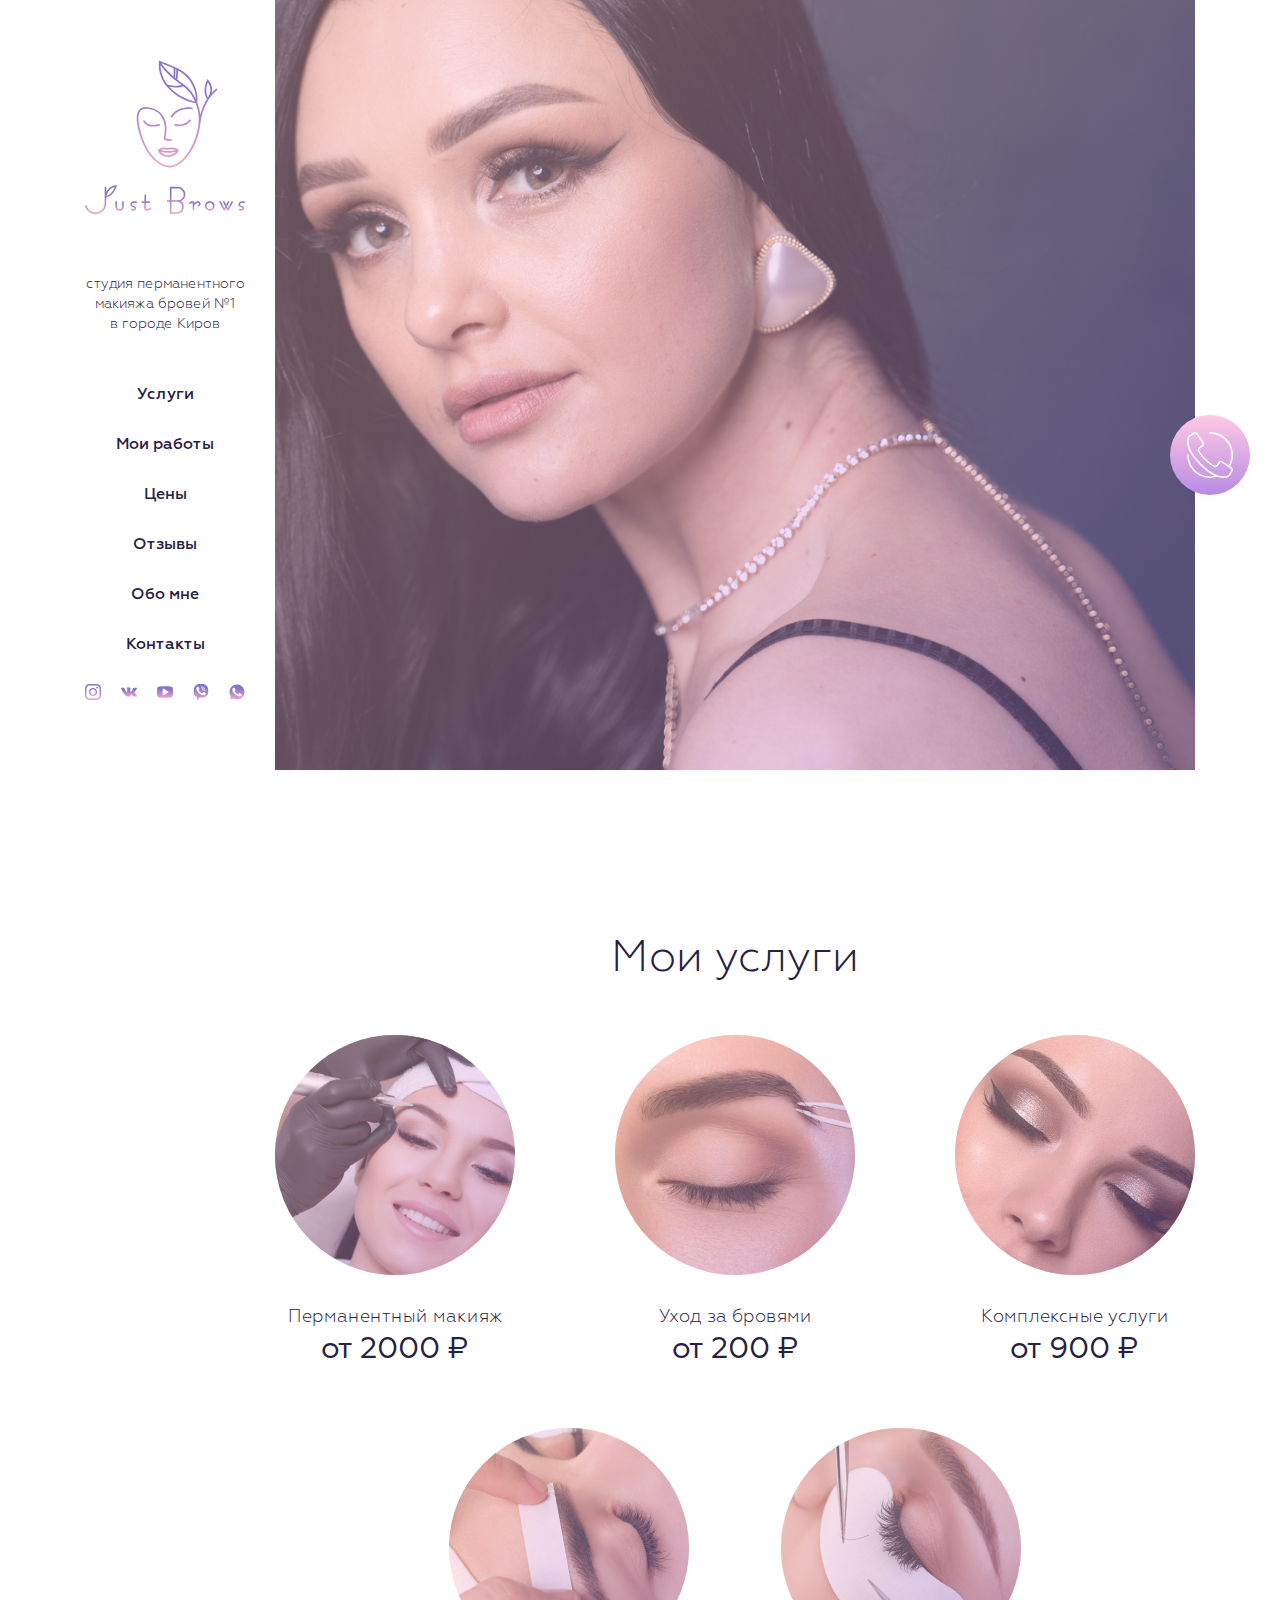
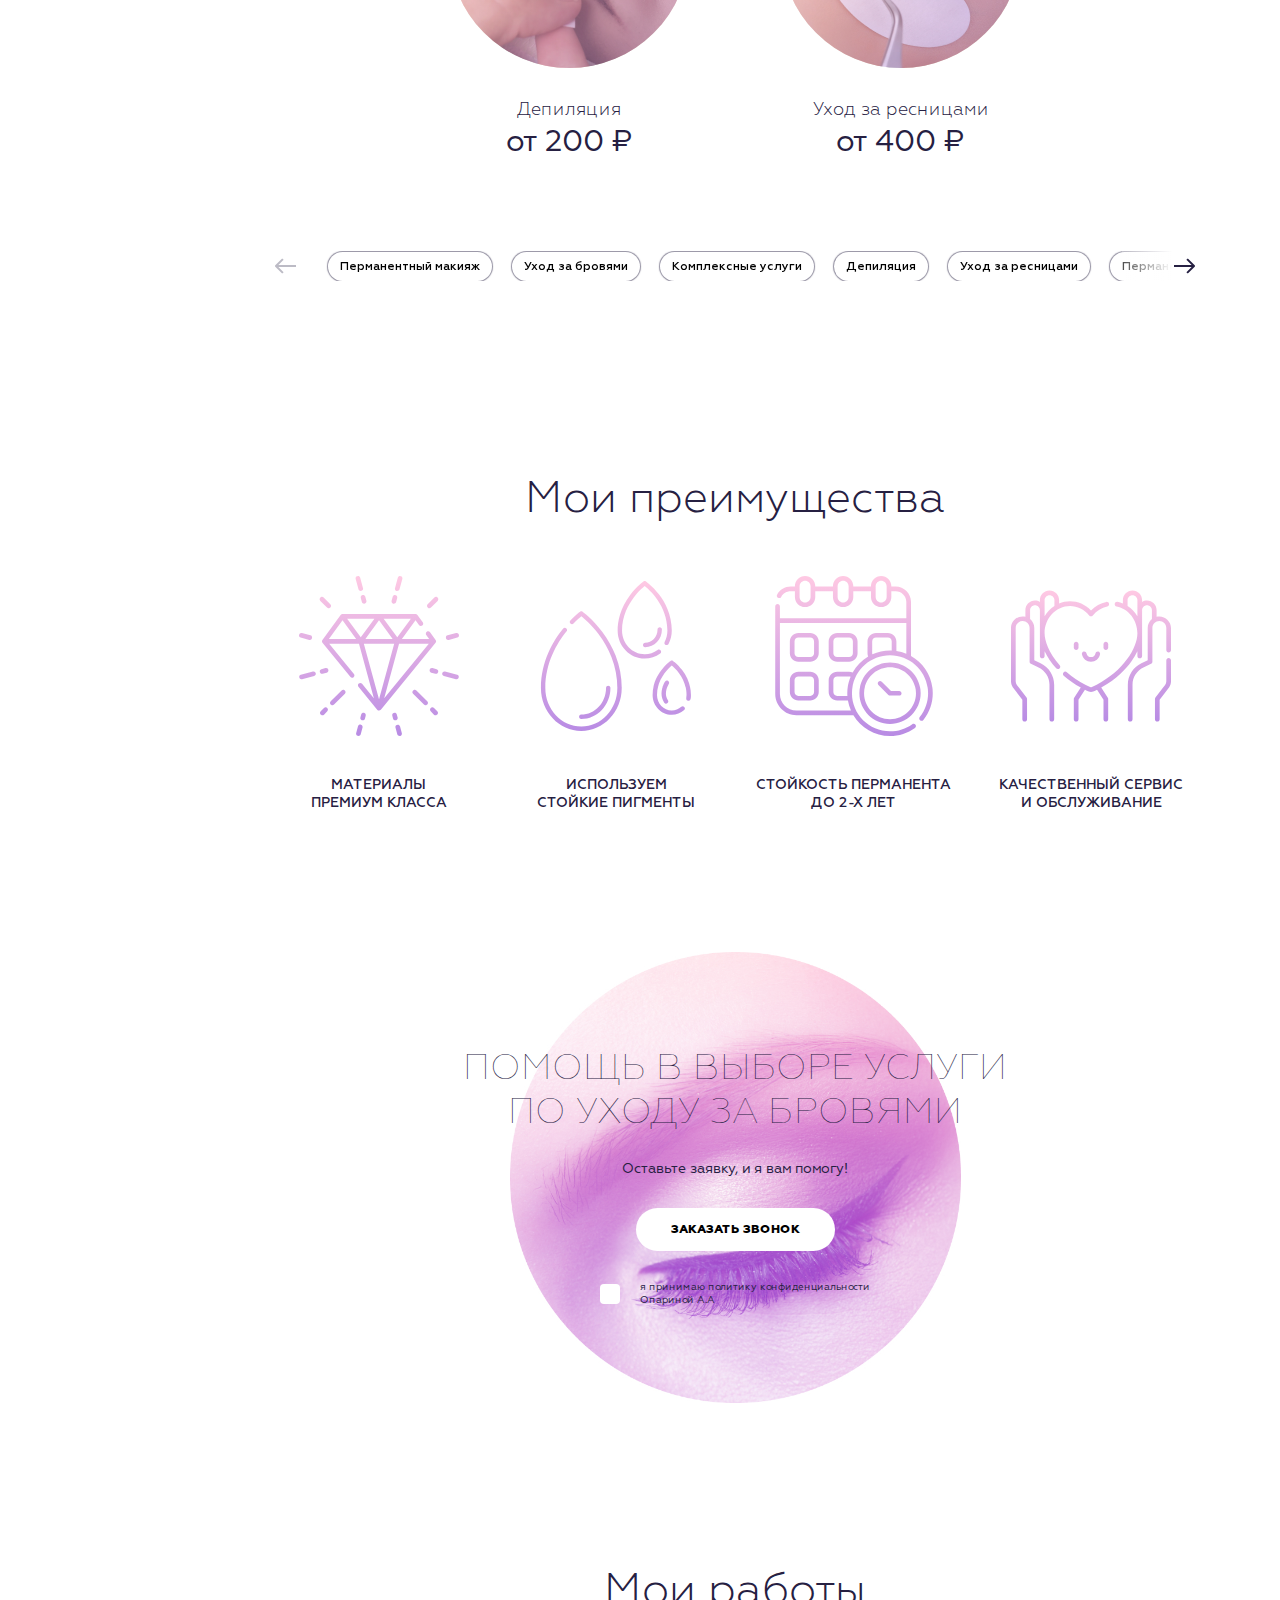
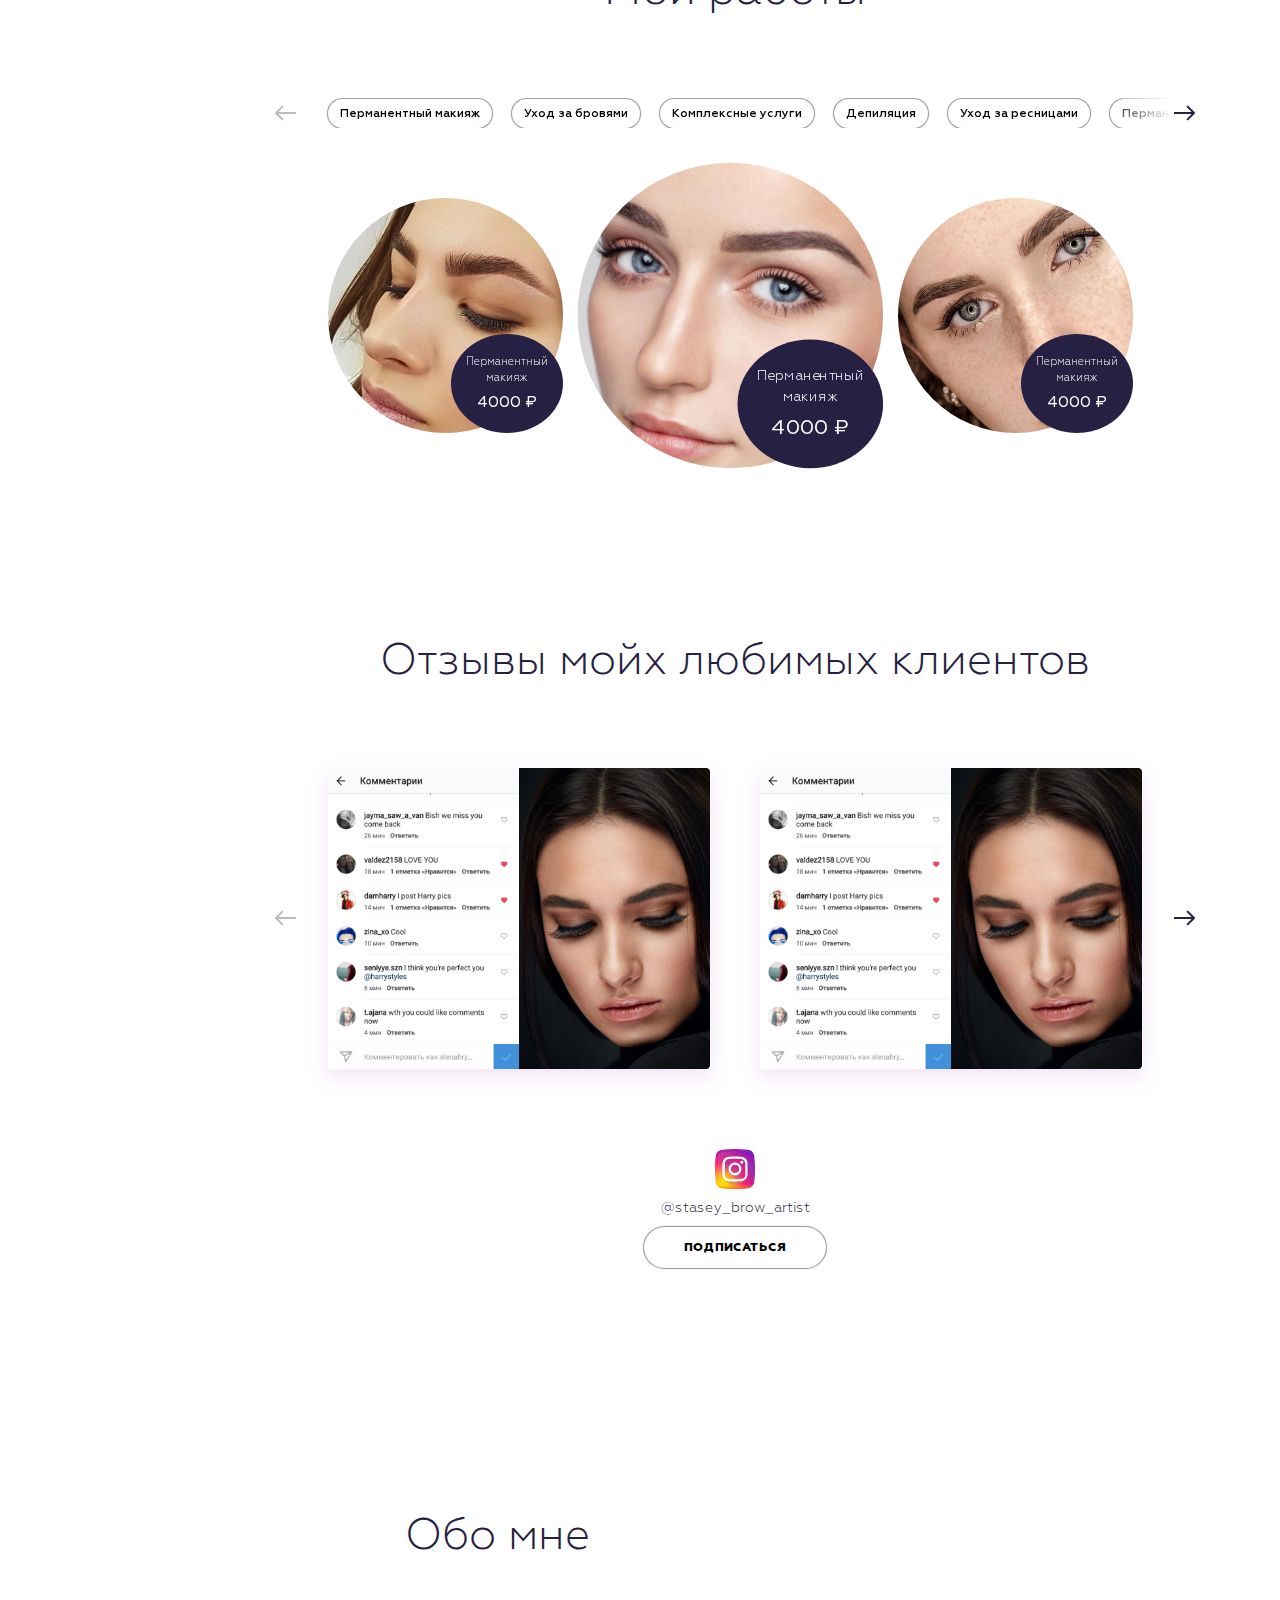
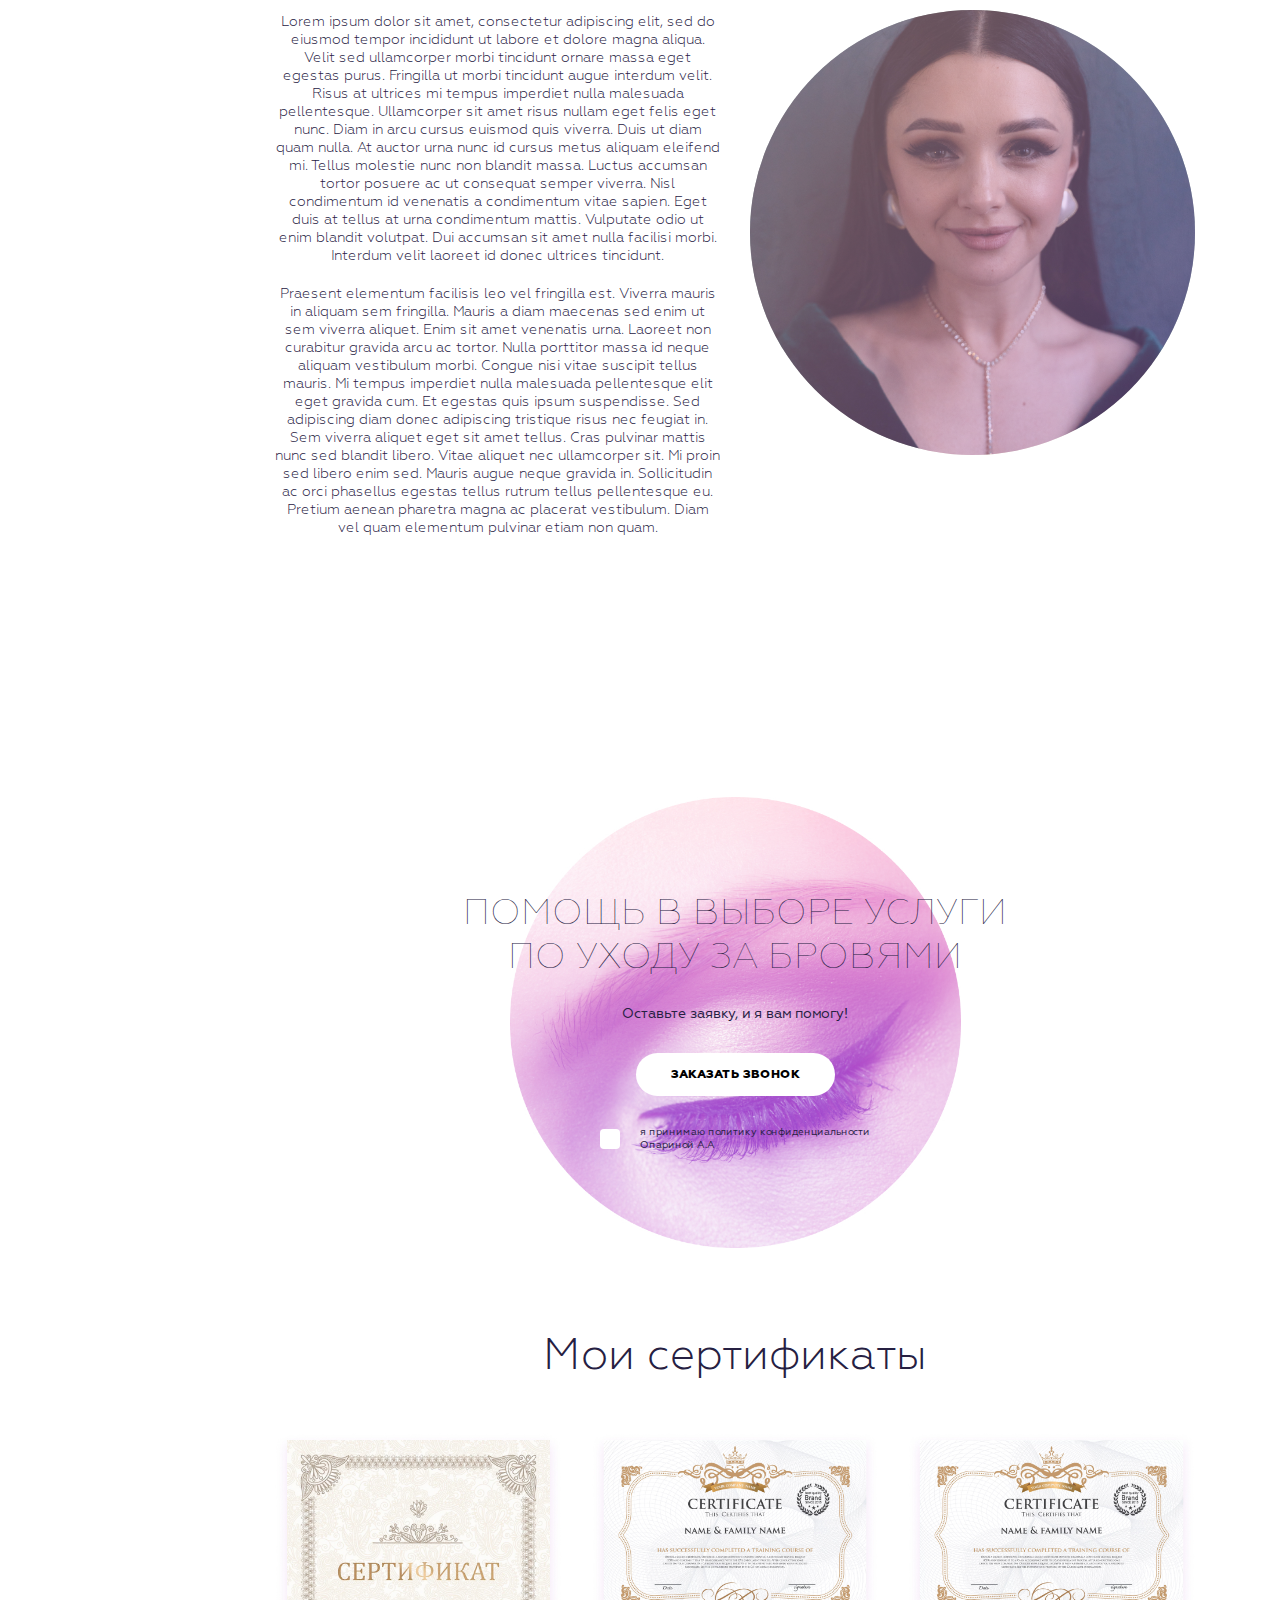
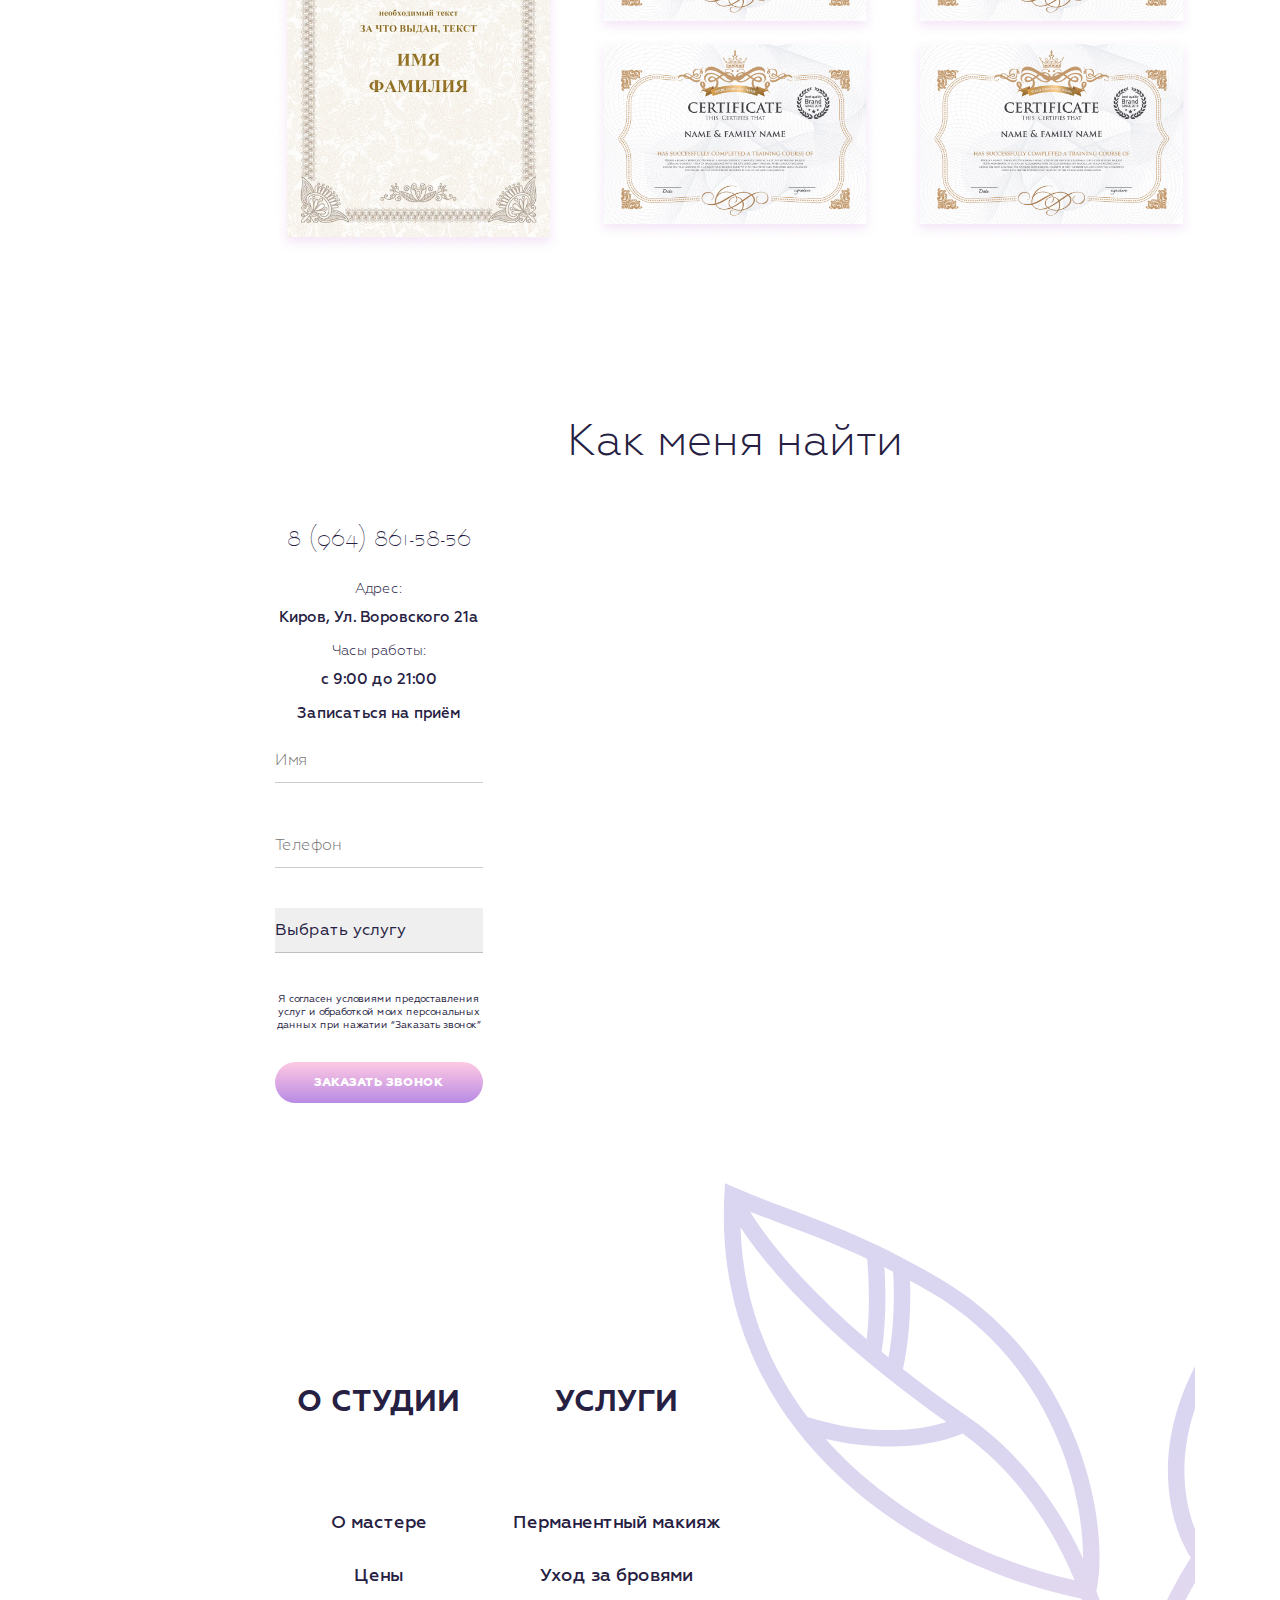
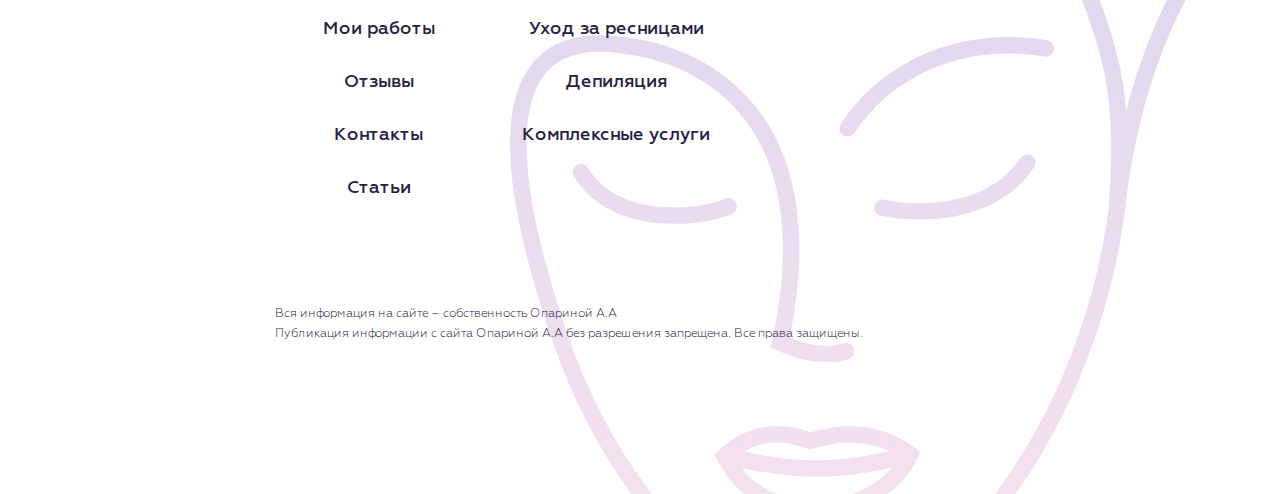
==== commit b40a7936: "index.html" ====
--- a/index.html
+++ b/index.html
@@ -392,7 +392,7 @@
             </div>
           </section>
 
-          <section class="request" style="background-image: url('../img/r.jpg');">
+          <section class="request" style="background-image: url('img/r.jpg');">
             <h2 class="request__title">
               ПОМОЩЬ В ВЫБОРЕ УСЛУГИ <br>
               ПО УХОДУ ЗА БРОВЯМИ
@@ -733,7 +733,7 @@
 
           </section>
 
-          <section class="request" style="background-image: url('../img/r.jpg');">
+          <section class="request" style="background-image: url('img/r.jpg');">
             <h2 class="request__title">
               ПОМОЩЬ В ВЫБОРЕ УСЛУГИ <br>
               ПО УХОДУ ЗА БРОВЯМИ
--- a/main.css
+++ b/main.css
@@ -1 +1 @@
-@font-face{font-family:ArTarumianBarak;src:url(fonts/BARAK.ttf) format("truetype");font-weight:400;font-style:normal;font-display:swap}@font-face{font-family:Geometria;src:url(fonts/Geometria-Regular.eot);src:local("../fonts/Geometria Regular"),local("../fonts/Geometria-Regular"),url(fonts/Geometria-Regular.eot?#iefix) format("embedded-opentype"),url(fonts/Geometria-Regular.woff2) format("woff2"),url(fonts/Geometria-Regular.woff) format("woff"),url(fonts/Geometria-Regular.ttf) format("truetype");font-weight:400;font-style:normal;font-display:swap}@font-face{font-family:Geometria;src:url(fonts/Geometria-Medium.eot);src:local("../fonts/Geometria Medium"),local("../fonts/Geometria-Medium"),url(fonts/Geometria-Medium.eot?#iefix) format("embedded-opentype"),url(fonts/Geometria-Medium.woff2) format("woff2"),url(fonts/Geometria-Medium.woff) format("woff"),url(fonts/Geometria-Medium.ttf) format("truetype");font-weight:500;font-style:normal;font-display:swap}@font-face{font-family:Geometria;src:url(fonts/Geometria-Light.eot);src:local("../fonts/Geometria Light"),local("../fonts/Geometria-Light"),url(fonts/Geometria-Light.eot?#iefix) format("embedded-opentype"),url(fonts/Geometria-Light.woff2) format("woff2"),url(fonts/Geometria-Light.woff) format("woff"),url(fonts/Geometria-Light.ttf) format("truetype");font-weight:300;font-style:normal;font-display:swap}@font-face{font-family:Geometria;src:url(fonts/Geometria-Light.eot);src:local("../fonts/Geometria Thin"),local("../fonts/Geometria-Thin"),url(fonts/Geometria-Thin.eot?#iefix) format("embedded-opentype"),url(fonts/Geometria-Thin.woff) format("woff"),url(fonts/Geometria-Thin.ttf) format("truetype");font-weight:200;font-style:normal;font-display:swap}@font-face{font-family:Geometria;src:url(fonts/Geometria-Bold.eot);src:local("../fonts/Geometria Bold"),local("../fonts/Geometria-Bold"),url(fonts/Geometria-Bold.eot?#iefix) format("embedded-opentype"),url(fonts/Geometria-Bold.woff2) format("woff2"),url(fonts/Geometria-Bold.woff) format("woff"),url(fonts/Geometria-Bold.ttf) format("truetype");font-weight:700;font-style:normal;font-display:swap}@font-face{font-family:Geometria;src:url(fonts/Geometria-ExtraBold.eot);src:local("../fonts/Geometria ExtraBold"),local("../fonts/Geometria-ExtraBold"),url(fonts/Geometria-ExtraBold.eot?#iefix) format("embedded-opentype"),url(fonts/Geometria-ExtraBold.woff2) format("woff2"),url(fonts/Geometria-ExtraBold.woff) format("woff"),url(fonts/Geometria-ExtraBold.ttf) format("truetype");font-weight:800;font-style:normal;font-display:swap}*,:after,:before{box-sizing:border-box}ol[class],ul[class]{padding:0}blockquote,body,dd,dl,figcaption,figure,h1,h2,h3,h4,h5,h6,li,ol[class],p,ul[class]{margin:0}body,html{min-height:100vh;scroll-behavior:smooth;text-rendering:optimizeSpeed;line-height:1.5;font-family:Geometria,sans-serif;overflow-x:hidden;color:#262042}body.lock,html.lock{overflow:hidden}ol[class],ul[class]{list-style:none}a{color:#262042;transition:all .2s}a,a:hover{text-decoration:none}a:hover{color:#574a98}a:not([class]){text-decoration-skip-ink:auto}img{max-width:100%;display:block}.sidebar-bg{width:100%;height:100%}.sidebar-bg,.sidebar-bg:before{z-index:999;position:fixed;top:0;left:0;right:0;bottom:0;animation:opacity .5s}.sidebar-bg:before{content:"";background:rgba(0,0,0,.5)}button,input,select,textarea{font:inherit;color:#262042}button,button:active,button:focus,button:hover,input,input:active,input:focus,input:hover,textarea,textarea:active,textarea:focus,textarea:hover{cursor:pointer;border:none;outline:none}button,button:active,button:focus,button:hover{-webkit-appearance:none;-moz-appearance:none;appearance:none}textarea{resize:none}@media(prefers-reduced-motion:reduce){*{animation-duration:.01ms!important;animation-iteration-count:1!important;transition-duration:.01ms!important;scroll-behavior:auto!important}}.animationShow{animation:showTabs .6s}.animationHide{animation:hideTabs .6s}@keyframes showTabs{0%{opacity:0}to{opacity:1}}@keyframes hideTabs{0%{opacity:1}to{opacity:0}}@keyframes bot-to-top{0%{opacity:0;transform:translateY(100px)}to{opacity:1;transform:translateY(0)}}@keyframes top-to-bot{0%{opacity:0;transform:translateY(-100px)}to{opacity:1;transform:translateY(0)}}@keyframes r-to-l{0%{opacity:0;transform:translateX(360px)}to{opacity:1;transform:translateX(0)}}@keyframes opacity{0%{opacity:0}to{opacity:1}}.advantage-block{padding:100px 0}.advantage-item{display:flex;flex-direction:column;align-items:center}.advantage-item__name{display:flex;width:100%;justify-content:center;margin-top:60px;font-weight:500;font-size:18px;line-height:23px;text-align:center}@media screen and (max-width:1599px){.advantage-block{padding:80px 0}.advantage-item__name{margin-top:40px;font-size:14px;line-height:18px}}@media screen and (max-width:991px){.advantage-block{padding:60px 0}.advantage-item__name{margin-top:30px;font-size:12px;line-height:17px}}@media screen and (max-width:767px){.advantage-block{padding:50px 0 0}.advantage-item__name{margin-top:20px;margin-bottom:60px;font-size:10px;line-height:13px}}.about-block{padding:100px 0}.about-block__info{padding:80px 0}.about-block__info p{margin-bottom:20px;text-align:center;font-weight:300;font-size:14px;line-height:18px}.about-block__img,.about-block__img:before,.about-block__img img{border-radius:50%}@media screen and (max-width:1199px){.about-block{padding:80px 0}.about-block__info{padding:0 0 40px}.about-block__info p{margin-bottom:20px;text-align:center;font-weight:300;font-size:14px;line-height:18px}}.banner{margin-bottom:100px}.banner__logo,.banner__text{display:none}.banner__img{width:100%;height:1020px;position:relative}.banner__img img{width:100%;height:100%;object-fit:cover}@media screen and (max-width:1920px){.banner{margin-bottom:90px}.banner__img{height:800px}}@media screen and (max-width:1599px){.banner{margin-bottom:80px}.banner__img{height:770px}}@media screen and (max-width:1199px){.banner{position:relative;width:100vw;max-width:100vw;margin-left:calc(468.39614px - 50.24155vw)}.banner__text{bottom:160px;width:100%;margin:0;padding:0 60px;font-size:24px;line-height:30px;text-align:center;color:#fff;text-shadow:0 4px 8px rgba(24,0,55,.5)}.banner__logo,.banner__text{display:block;position:absolute}.banner__logo{z-index:10;top:40px;left:calc(50% - 63px)}}@media screen and (max-width:991px){.banner{width:100vw;max-width:100vw;margin-left:calc(350.16592px - 50.67265vw)}}@media screen and (max-width:767px){.banner{width:100vw;max-width:100vw;margin-left:calc(259.52356px - 50.78534vw)}.banner__text{bottom:25px;width:100%;margin:0;padding:0 40px;font-size:12px;line-height:15px}.banner__img{height:560px}}@media screen and (max-width:575px){.banner{width:100vw;max-width:100vw;margin-left:-15px}.banner__logo{top:26px}.banner__img{height:480px}}.btn{display:inline-flex;justify-content:center;align-items:center;background:#fff;color:#000;border-radius:100px;text-transform:uppercase;font-weight:800;font-size:12px;line-height:15px;cursor:pointer}.btn:hover{background:linear-gradient(1turn,#b88be4,#ffc9e3);color:#fff}.btn-border{background:#fff;border:1px solid rgba(38,32,66,.5)}.btn-border:hover{border:1px solid transparent}.btn-grad{background:linear-gradient(1turn,#b88be4,#ffc9e3);color:#fff;transition:all .3s}.btn-grad:hover{background:linear-gradient(1turn,#924dd6,#ffc9e3);color:#262042}@media screen and (max-width:991px){.btn{font-weight:700}}.bg-gradient{position:relative}.bg-gradient:before{content:"";display:block;position:absolute;top:0;left:0;height:100%;width:100%;background:linear-gradient(310.34deg,#b88be4 12.93%,#ffc9e3 72.18%);background-blend-mode:hard-light;opacity:.4;transition:all .3s}@media screen and (min-width:1600px){.container,.container-lg,.container-md,.container-sm,.container-xl{max-width:1600px}}@media screen and (min-width:1920px){.container,.container-fluid,.container-lg,.container-md,.container-sm,.container-xl{max-width:1920px}}.custom-checkbox{position:absolute;z-index:-1;opacity:0}.custom-checkbox+label{display:inline-flex;align-items:center;user-select:none}.custom-checkbox+label:before{content:"";display:inline-block;width:20px;height:20px;flex-shrink:0;flex-grow:0;border:1px solid transparent;border-radius:4px;margin-right:20px;background:#fff;background-repeat:no-repeat;background-position:50%;background-size:50% 50%;cursor:pointer}.custom-checkbox:not(:disabled):not(:checked)+label:hover:before{border-color:#9f95cc}.custom-checkbox:checked+label:before{border-color:#262042;background-color:#9f95cc;background-image:url("data:image/svg+xml;charset=utf-8,%3Csvg xmlns='http://www.w3.org/2000/svg' viewBox='0 0 8 8'%3E%3Cpath fill='%23fff' d='M6.564.75l-3.59 3.612-1.538-1.55L0 4.26l2.974 2.99L8 2.193z'/%3E%3C/svg%3E")}.certificate{margin:100px 0}@media screen and (max-width:1590px){.certificate{margin:80px 0}}.form__input{background-color:#fff;padding:10px 0;width:100%}.form__input,.form__input:active,.form__input:focus,.form__input:hover{border-bottom:1px solid rgba(0,0,0,.2)}.form__input::placeholder{font-weight:300;font-size:16px;line-height:20px}.form__select{width:100%;cursor:pointer;position:relative;display:inline-block;border:none;border-bottom:1px solid rgba(0,0,0,.2);padding:10px 0;-webkit-appearance:none;-moz-appearance:none;appearance:none}.form__select:active,.form__select:focus,.form__select:focus-visible,.form__select:focus-within,.form__select:hover,.form__select:visited{border:none;border-bottom:1px solid rgba(0,0,0,.2)}.form__select::placeholder{font-weight:300;font-size:16px;line-height:20px}.form__select:after{content:"▼";padding:0 8px;font-size:12px;position:absolute;right:8px;top:4px;z-index:1;text-align:center;width:10%;height:100%;pointer-events:none;box-sizing:border-box}.form__agreement{font-size:10px;line-height:13px;margin-bottom:30px;text-align:center}.footer{padding:200px 0 150px;background-image:url(img/foot.svg);background-position:100% 0;background-repeat:no-repeat;background-size:contain}.footer__title{font-size:30px;line-height:38px;text-align:center;margin-bottom:90px}.footer__menu{display:flex;flex-direction:column;margin-bottom:75px}.footer__menu a{font-weight:500;font-size:18px;line-height:23px;margin-bottom:30px;display:block;text-align:center}.footer__copy{font-weight:300;font-size:12px;line-height:20px}@media screen and (max-width:1199px){.footer{background-image:none;padding:150px 0}.footer__copy{text-align:center}.footer__logo{margin-bottom:50px;display:block}}@media screen and (max-width:767px){.footer{padding:100px 0 0}.footer__title{font-weight:300;font-size:18px;line-height:23px;margin-bottom:20px}.footer__menu{margin-bottom:50px}.footer__menu a{font-weight:300;font-size:12px;line-height:15px;margin-bottom:10px}.footer__copy{margin-bottom:40px}}@media screen and (max-width:575px){.footer__menu a,.footer__title{text-align:left}}.header{display:flex;flex-direction:column;align-items:center;padding:80px 0}.header .logo{display:flex;justify-content:center;transition:all .3s;margin-bottom:60px}.header .logo:hover{transform:scale(1.1)}.header__exit{display:none}.header__text{font-weight:300;margin-bottom:80px}.header__menu a,.header__text{text-align:center;font-size:16px;line-height:20px}.header__menu a{display:block;font-weight:500;margin-bottom:30px}.header__social{display:flex;justify-content:center;align-items:center}.header__social a{display:block;margin-right:20px;transition:all .3s}.header__social a:hover{transform:scale(1.2)}.header__social a:last-child,.header__social a:last-of-type{margin-right:0}@media screen and (max-width:1599px){.header{padding:60px 0}.header__text{font-size:14px;margin-bottom:50px}}@media screen and (max-width:1199px){.header{padding:60px}.header__exit{display:block;cursor:pointer;margin-bottom:60px}.header__exit,.header__exit img{transition:all .3s}.header__exit img:hover{transform:rotate(180deg)}}@media screen and (max-width:767px){.header{padding:60px}.header__exit{display:block;cursor:pointer;margin-bottom:60px}.header__exit,.header__exit img{transition:all .3s}.header__exit img:hover{transform:rotate(180deg)}.header .logo,.header__text{display:none}}.inst-link{margin-top:50px;font-weight:300;font-size:14px;line-height:18px}.inst-link img{margin:0 0 10px}.inst-link__link{margin-bottom:10px;display:flex;flex-direction:column;align-items:center}.inst-link__btn{padding:13px 40px}.modal{position:fixed;top:0;width:100%;max-width:360px;right:-200%;padding:20px;height:100%;z-index:1000;background-color:#fff;visibility:hidden;opacity:0;-webkit-box-shadow:0 0 10px 4px rgba(0,0,0,.22);-moz-box-shadow:0 0 10px 4px rgba(0,0,0,.22);box-shadow:0 0 10px 4px rgba(0,0,0,.22);transition:all .3s}.modal.active{right:0;visibility:visible;opacity:1}.modal__wrapper{padding:30px;display:flex;flex-direction:column;overflow-x:hidden;align-items:center;width:100%;height:100%}.modal-call__exit{display:block;cursor:pointer;margin-bottom:60px}.modal-call__exit,.modal-call__exit img{transition:all .3s}.modal-call__exit img:hover{transform:rotate(180deg)}.modal-header{position:fixed;top:0;left:-200%;z-index:1000;background-color:#fff;height:100%;overflow-x:hidden;overflow-y:scroll;opacity:0;visibility:hidden;transition:all .3s}.modal-header.active{opacity:1;left:0;visibility:visible}.map{padding:100px 0}.map__tel{font-family:ArTarumianBarak;font-size:36px;line-height:46px;margin-bottom:35px;text-align:center;display:block}.map-form{display:flex;flex-direction:column;align-items:center}.map-form__wrapper span{display:block;width:100%;margin-bottom:40px}.map-form__btn{width:100%;display:flex;padding:13px}.map__text{font-weight:300;font-size:14px;line-height:18px;text-align:center;margin-bottom:10px}.map__text-b{text-align:center;margin-bottom:15px;font-weight:500;font-size:18px;line-height:23px}.map iframe{width:100%;height:100%;border:none}@media screen and (max-width:1599px){.map{padding:80px 0}.map__text-b{font-size:15px;line-height:19px}.map__tel{font-size:28px;line-height:36px;margin-bottom:25px}}@media screen and (max-width:1199px){.map{padding:80px 0}.map__text{font-size:12px;line-height:15px}.map__text-b{font-size:14px;line-height:18px}.map__tel{font-size:26px;line-height:33px;margin-bottom:20px}.map-form__wrapper span{margin-bottom:25px}}@media screen and (max-width:767px){.map-form{margin-bottom:50px}.map iframe{height:470px}}@media screen and (max-width:575px){.map iframe{width:calc(100% + 30px);margin-left:-15px;margin-right:-15px}}.rating-star{display:inline-block}.rating-star li,.rating-star li.active{display:inline-block;width:16px;height:16px;background-size:cover}.rating-star li,.rating-star li.active,.request{background-position:50%;background-repeat:no-repeat}.request{margin:100px 0;position:relative;padding:140px 0;background-size:contain;display:flex;flex-direction:column;align-items:center}.request__title{width:100%;font-weight:200;font-size:75px;line-height:120px;margin:0 0 35px;text-align:center}.request__subtitle{width:100%;font-size:22px;line-height:28px;margin:0 0 50px;text-align:center;font-weight:400}.request__btn{display:inline-block;padding:23px 70px;margin:0 0 50px}.request__checkbox{font-size:10px;line-height:13px}.request__checkbox label{cursor:pointer}@media screen and (max-width:1599px){.request{margin:80px 0;padding:95px 0}.request__title{font-size:49px;line-height:78px;margin:0 0 25px}.request__subtitle{font-size:14px;line-height:18px;margin:0 0 30px}.request__btn{margin:0 0 30px;padding:14px 35px}}@media screen and (max-width:1599px){.request{margin:60px 0;padding:95px 0}.request__title{font-size:36px;line-height:44px;margin:0 0 25px}.request__subtitle{font-size:14px;line-height:18px;margin:0 0 30px}.request__btn{margin:0 0 30px;padding:14px 35px}}@media screen and (max-width:767px){.request{margin:50px 0;padding:95px 0}.request__title{font-size:28px;line-height:34px;margin:0 0 60px}.request__subtitle{font-size:14px;line-height:18px;margin:0 0 60px}.request__btn{margin:0 0 60px;padding:14px 35px}}@media screen and (max-width:575px){.request{margin:50px -80px;padding:110px 80px;width:calc(100% + 160px)}.request__title{font-size:23px;line-height:30px;margin:0 0 45px}.request__subtitle{font-size:14px;line-height:18px;margin:0 0 45px}.request__btn{margin:0 0 60px;padding:14px 35px}}.reviews__next,.reviews__prev{cursor:pointer;position:absolute;top:calc(50% - 8px);z-index:10}.reviews__prev{left:0;transform:rotate(180deg)}.reviews__next{right:0}.reviews-block{padding:60px 0}.reviews-block__slider{position:relative}.reviews-item{display:flex;box-shadow:0 8px 20px rgba(216,167,227,.3)}.reviews-item__left,.reviews-item__right{width:50%}.reviews-item__left{border-radius:6px 0 0 6px}.reviews-item__right{border-radius:0 6px 6px 0}@media screen and (max-width:575px){.reviews-block{padding:50px 0}.reviews-item{flex-wrap:wrap;box-shadow:none}.reviews-item__left,.reviews-item__right{width:100%;display:flex;justify-content:center}.reviews-item__left{order:2;border-radius:6px}.reviews-item__left img{box-shadow:0 8px 20px rgba(216,167,227,.3)}.reviews-item__right{border-radius:50%;order:1;margin-bottom:10px}.reviews-item__right img{border-radius:50%;object-fit:cover;width:160px;height:160px}}.swiper-container,.swiper-container-banner,.swiper-container-reviews-tabs,.swiper-container-sertificate,.swiper-container-tags,.swiper-container-tags-2,.swiper-reviews,.swiper-works{margin-left:auto;margin-right:auto;position:relative;overflow:hidden;list-style:none;padding:0 30px;z-index:1;width:95%;height:100%}.swiper-reviews{padding:30px}.swiper-slide-active .banner__text{animation-name:bot-to-top;animation-duration:.5s}.gallery-top{height:600px;width:100%;padding:0}.gallery-top .swiper-slide{background-size:cover;background-position:50%;background-repeat:no-repeat}.swiper-works .swiper-wrapper{padding:60px 0}.swiper-works .swiper-slide{transition:all .3s}.swiper-works .swiper-slide-active{transition:all .3s;transform:scale(1.3);margin-left:15px}.gallery-thumbs .swiper-slide{width:90px;height:90px;opacity:.4;background-size:cover;background-position:50%;background-repeat:no-repeat}.gallery-thumbs{width:100%;height:480px;margin:auto;box-sizing:border-box;padding:10px 0}@media screen and (max-width:1599px){.swiper-works .swiper-wrapper{padding:40px 0}.swiper-works .swiper-slide-active{transition:all .3s;transform:scale(1.3);margin-left:5px}}@media screen and (max-width:1199px){.swiper-works{width:100vw;max-width:100vw;margin-left:calc(465.5px - 50vw)}.swiper-works .swiper-wrapper{padding:90px 0}.swiper-works .swiper-slide-prev{margin-left:-150px}.swiper-works .swiper-slide-next{margin-left:150px}.swiper-works .swiper-slide-active{transform:scale(1.5);margin-left:150px}.swiper-works .swiper-slide:first-child.swiper-slide-active,.swiper-works .swiper-slide:first-of-type.swiper-slide-active{margin-left:0!important}}@media screen and (max-width:991px){.swiper-works{margin-left:calc(350.16592px - 50.67265vw)}.swiper-works .swiper-wrapper{padding:90px 0}.swiper-works .swiper-slide-prev{margin-left:calc(-450.52466px + 27.80269vw)}.swiper-works .swiper-slide-next{margin-left:175px}.swiper-works .swiper-slide-active{transform:scale(1.3);margin-left:calc(96.67265px + 5.38117vw)}.swiper-works .swiper-slide:first-child.swiper-slide-active,.swiper-works .swiper-slide:first-of-type.swiper-slide-active{margin-left:0!important}}@media screen and (max-width:767px){.swiper-works{margin-left:calc(259.52356px - 50.78534vw)}.swiper-works .swiper-wrapper{padding:90px 0}.swiper-works .swiper-slide-prev{margin-left:0}.swiper-works .swiper-slide-active{transform:scale(1.3);margin-left:0}.swiper-works .swiper-slide{margin-left:0;display:flex;justify-content:center}}@media screen and (max-width:575px){.swiper-works{margin-left:-15px}.swiper-works .swiper-wrapper{padding:90px 0}.swiper-works .swiper-slide-prev{margin-left:0}.swiper-works .swiper-slide-active{transform:scale(1.3);margin-left:0}.swiper-works .swiper-slide{margin-left:0;display:flex;justify-content:center}}@media screen and (max-width:575px){.banner{width:100vw;max-width:100vw;margin-left:-15px}.banner__img{height:560px}}@media screen and (max-width:575px){.gallery-top{width:calc(100% + 30px);margin-left:-15px;margin-right:-15px}}.gallery-thumbs .swiper-slide-thumb-active{opacity:1}.swiper-container-tags-2:after,.swiper-container-tags:after{content:"";display:block;width:50px;height:100%;position:absolute;top:0;right:0;z-index:1000;background:#fff;background:-moz-linear-gradient(90deg,hsla(0,0%,100%,.3) 0,#fff 100%);background:-webkit-linear-gradient(90deg,hsla(0,0%,100%,.3),#fff);background:linear-gradient(90deg,hsla(0,0%,100%,.3),#fff)}.swiper-container-tags-2:before,.swiper-container-tags:before{content:"";display:block;width:20px;height:100%;position:absolute;top:0;left:0;z-index:1000;background:#fff;background:-moz-linear-gradient(-90deg,hsla(0,0%,100%,.3) 0,#fff 100%);background:-webkit-linear-gradient(-90deg,hsla(0,0%,100%,.3),#fff);background:linear-gradient(-90deg,hsla(0,0%,100%,.3),#fff)}.swiper-container-banner,.swiper-container-news-block{width:100%;padding:0}.swiper-slide__wauto{text-align:center;width:auto!important}.swiper-button-prev,.swiper-container-rtl .swiper-button-next{left:34px}.swiper-container-vertical>.swiper-wrapper{flex-direction:column}.swiper-container-multirow-column>.swiper-wrapper{flex-wrap:wrap;flex-direction:row}.swiper-button-disabled{opacity:.3!important;cursor:not-allowed!important}.swiper-pagination-bullets{position:absolute;bottom:0!important;display:flex;align-items:center;justify-content:flex-end;right:0;z-index:25}.swiper-pagination-bullet{width:6px;height:6px;display:inline-block;border-radius:100%;background:#000;opacity:.2;z-index:25;margin-right:15px!important}.swiper-pagination-bullet.swiper-pagination-bullet-active{background:#262042;width:12px;height:12px;border-radius:4px;opacity:1;z-index:25}@media screen and (max-width:991px){.swiper-container-tags,.swiper-container-tags-2{width:90%}}@media screen and (max-width:575px){.swiper-container-reviews-tabs{width:calc(100% + 15px);margin-right:-15px}.swiper-container-tags,.swiper-container-tags-2{width:85%}.swiper-container-banner{width:calc(100% + 30px);margin-left:-15px;margin-right:-15px}}.services-block{padding:100px 0}.services-block__items{display:flex;justify-content:space-between;flex-wrap:wrap}.services-item{width:20%;display:flex;flex-direction:column;align-items:center;margin-bottom:60px}.services-item__img{border-radius:50%;display:block;width:240px;height:240px;margin:0}.services-item__img:hover:before{opacity:0}.services-item__img:before,.services-item__img img{border-radius:50%}.services-item__name{display:block;margin:30px 0 2px;font-weight:300;font-size:18px;line-height:23px;text-align:center}.services-item__price{display:block;font-size:30px;line-height:38px;text-align:center}@media screen and (max-width:1599px){.services-block{padding:80px 0}.services-block__items{display:flex;justify-content:center;flex-wrap:wrap}.services-item{width:33.3333333%}.services-item:nth-child(5n+1),.services-item:nth-of-type(5n+1){align-items:flex-start}.services-item:nth-child(5n+3),.services-item:nth-of-type(5n+3){align-items:flex-end}.services-item:nth-child(5n+4),.services-item:nth-child(5n+5),.services-item:nth-of-type(5n+4),.services-item:nth-of-type(5n+5){width:36%}}@media screen and (max-width:991px){.services-block{padding:60px 0}.services-block__items{display:flex;justify-content:center;flex-wrap:wrap}.services-item__img{width:200px;height:200px}.services-item__name{margin:15px 0 2px;font-weight:300;font-size:14px;line-height:18px;text-align:center}.services-item__price{display:block;font-size:22px;line-height:28px;text-align:center}}@media screen and (max-width:767px){.services-block{padding:50px 0}.services-item__img{width:140px;height:140px}}@media screen and (max-width:767px){.services-block{padding:50px 0}.services-item{width:100%}.services-item,.services-item:nth-child(5n+1),.services-item:nth-child(5n+3),.services-item:nth-of-type(5n+1),.services-item:nth-of-type(5n+3){align-items:center}.services-item:nth-child(5n+4),.services-item:nth-child(5n+5),.services-item:nth-of-type(5n+4),.services-item:nth-of-type(5n+5){width:100%}.services-item__img{width:auto;height:auto}}@media screen and (max-width:575px){.services-item{margin-bottom:50px}.services-item__img:before{opacity:0}}.site-nav__burger{display:none}.site-nav__call{position:fixed;right:30px;padding:17px;top:calc(50% - 35px);z-index:100}@media screen and (max-width:1199px){.site-nav__call{padding:13px}.site-nav__call img,.site-nav__call svg{width:34.5px;height:34.5px}.site-nav__burger{display:block;position:fixed;left:30px;padding:20px;top:calc(50% - 35px);z-index:100}}@media screen and (max-width:575px){.site-nav__call{right:20px;padding:8px;top:20px}.site-nav__call img,.site-nav__call svg{width:18px;height:18px}.site-nav__burger{display:block;position:fixed;left:20px;padding:8px;top:20px;z-index:100}.site-nav__burger img,.site-nav__burger svg{width:18px;height:18px}}.title{font-weight:300;font-size:44px;line-height:55px;text-align:center;display:flex;justify-content:center;margin-bottom:80px}@media screen and (max-width:1599px){.title{margin-bottom:50px}}@media screen and (max-width:991px){.title{font-size:32px;line-height:38px;margin-bottom:40px}}@media screen and (max-width:767px){.title{font-size:28px;line-height:34px}}@media screen and (max-width:575px){.title{font-size:24px;line-height:30px}}.tags,.tags-2{padding:30px 0;position:relative}.tags-2-slide,.tags-slide{width:auto!important;cursor:pointer}.tags-2__btn,.tags__btn{font-weight:500;font-size:12px;line-height:15px;padding:8px 14px;text-transform:none}.tags-2__btn:first-letter,.tags__btn:first-letter{text-transform:uppercase!important}.tags-2__next,.tags-2__prev,.tags__next,.tags__prev{cursor:pointer;position:absolute;top:calc(50% - 8px)}.tags-2__prev,.tags__prev{left:0;transform:rotate(180deg)}.tags-2__next,.tags__next{right:0}@media screen and (max-width:1919px){.tags__btn{font-size:12px;line-height:15px;padding:7px 12px}}@media screen and (max-width:991px){.tags{padding:25px 0}.tags__btn{padding:4px 5px;font-size:11px;line-height:15px}}@media screen and (max-width:575px){.tags{padding:20px 0}.tags__btn{padding:3px 8px;font-size:10px;line-height:14px}}.works{padding:100px 0}.works__img{position:relative;width:400px;height:400px;background-repeat:no-repeat;background-position:50%;background-size:cover;display:block;border-radius:50%}.works__info{position:absolute;bottom:0;right:0;background-color:#262042;border-radius:50%;padding:55px 40px;color:#fff;transition:all .2s}.works__info:hover{background-color:transparent;color:#262042}.works__name{font-weight:300;font-size:18px;line-height:23px;margin-bottom:10px;text-align:center}.works__price{font-size:30px;line-height:38px;text-align:center}@media screen and (max-width:1919px){.works__img{width:330px;height:330px}.works__info{padding:35px 25px}.works__name{font-size:14px;line-height:18px}.works__price{font-size:24px;line-height:30px}}@media screen and (max-width:1599px){.works__img{width:235px;height:235px}.works__info{padding:20px 15px}.works__name{font-size:11px;line-height:16px;margin-bottom:5px}.works__price{font-size:16px;line-height:22px}}@media screen and (max-width:1199px){.works__img{width:340px;height:340px}.works__info{padding:20px 15px}.works__name{font-size:11px;line-height:16px;margin-bottom:5px}.works__price{font-size:16px;line-height:22px}}@media screen and (max-width:575px){.works__img{width:220px;height:220px}}+@font-face{font-family:ArTarumianBarak;src:url(fonts/BARAK.ttf) format("truetype");font-weight:400;font-style:normal;font-display:swap}@font-face{font-family:Geometria;src:url(fonts/Geometria-Regular.eot);src:local("../fonts/Geometria Regular"),local("../fonts/Geometria-Regular"),url(fonts/Geometria-Regular.eot?#iefix) format("embedded-opentype"),url(fonts/Geometria-Regular.woff2) format("woff2"),url(fonts/Geometria-Regular.woff) format("woff"),url(fonts/Geometria-Regular.ttf) format("truetype");font-weight:400;font-style:normal;font-display:swap}@font-face{font-family:Geometria;src:url(fonts/Geometria-Medium.eot);src:local("../fonts/Geometria Medium"),local("../fonts/Geometria-Medium"),url(fonts/Geometria-Medium.eot?#iefix) format("embedded-opentype"),url(fonts/Geometria-Medium.woff2) format("woff2"),url(fonts/Geometria-Medium.woff) format("woff"),url(fonts/Geometria-Medium.ttf) format("truetype");font-weight:500;font-style:normal;font-display:swap}@font-face{font-family:Geometria;src:url(fonts/Geometria-Light.eot);src:local("../fonts/Geometria Light"),local("../fonts/Geometria-Light"),url(fonts/Geometria-Light.eot?#iefix) format("embedded-opentype"),url(fonts/Geometria-Light.woff2) format("woff2"),url(fonts/Geometria-Light.woff) format("woff"),url(fonts/Geometria-Light.ttf) format("truetype");font-weight:300;font-style:normal;font-display:swap}@font-face{font-family:Geometria;src:url(fonts/Geometria-Light.eot);src:local("../fonts/Geometria Thin"),local("../fonts/Geometria-Thin"),url(fonts/Geometria-Thin.eot?#iefix) format("embedded-opentype"),url(fonts/Geometria-Thin.woff) format("woff"),url(fonts/Geometria-Thin.ttf) format("truetype");font-weight:200;font-style:normal;font-display:swap}@font-face{font-family:Geometria;src:url(fonts/Geometria-Bold.eot);src:local("../fonts/Geometria Bold"),local("../fonts/Geometria-Bold"),url(fonts/Geometria-Bold.eot?#iefix) format("embedded-opentype"),url(fonts/Geometria-Bold.woff2) format("woff2"),url(fonts/Geometria-Bold.woff) format("woff"),url(fonts/Geometria-Bold.ttf) format("truetype");font-weight:700;font-style:normal;font-display:swap}@font-face{font-family:Geometria;src:url(fonts/Geometria-ExtraBold.eot);src:local("../fonts/Geometria ExtraBold"),local("../fonts/Geometria-ExtraBold"),url(fonts/Geometria-ExtraBold.eot?#iefix) format("embedded-opentype"),url(fonts/Geometria-ExtraBold.woff2) format("woff2"),url(fonts/Geometria-ExtraBold.woff) format("woff"),url(fonts/Geometria-ExtraBold.ttf) format("truetype");font-weight:800;font-style:normal;font-display:swap}*,:after,:before{box-sizing:border-box}ol[class],ul[class]{padding:0}blockquote,body,dd,dl,figcaption,figure,h1,h2,h3,h4,h5,h6,li,ol[class],p,ul[class]{margin:0}body,html{min-height:100vh;scroll-behavior:smooth;text-rendering:optimizeSpeed;line-height:1.5;font-family:Geometria,sans-serif;overflow-x:hidden;color:#262042}body.lock,html.lock{overflow:hidden}ol[class],ul[class]{list-style:none}a{color:#262042;transition:all .2s}a,a:hover{text-decoration:none}a:hover{color:#574a98}a:not([class]){text-decoration-skip-ink:auto}img{max-width:100%;display:block}.sidebar-bg{width:100%;height:100%}.sidebar-bg,.sidebar-bg:before{z-index:999;position:fixed;top:0;left:0;right:0;bottom:0;animation:opacity .5s}.sidebar-bg:before{content:"";background:rgba(0,0,0,.5)}button,input,select,textarea{font:inherit;color:#262042}button,button:active,button:focus,button:hover,input,input:active,input:focus,input:hover,textarea,textarea:active,textarea:focus,textarea:hover{cursor:pointer;border:none;outline:none}button,button:active,button:focus,button:hover{-webkit-appearance:none;-moz-appearance:none;appearance:none}textarea{resize:none}@media(prefers-reduced-motion:reduce){*{animation-duration:.01ms!important;animation-iteration-count:1!important;transition-duration:.01ms!important;scroll-behavior:auto!important}}.animationShow{animation:showTabs .6s}.animationHide{animation:hideTabs .6s}@keyframes showTabs{0%{opacity:0}to{opacity:1}}@keyframes hideTabs{0%{opacity:1}to{opacity:0}}@keyframes bot-to-top{0%{opacity:0;transform:translateY(100px)}to{opacity:1;transform:translateY(0)}}@keyframes top-to-bot{0%{opacity:0;transform:translateY(-100px)}to{opacity:1;transform:translateY(0)}}@keyframes r-to-l{0%{opacity:0;transform:translateX(360px)}to{opacity:1;transform:translateX(0)}}@keyframes opacity{0%{opacity:0}to{opacity:1}}.advantage-block{padding:100px 0}.advantage-item{display:flex;flex-direction:column;align-items:center}.advantage-item__name{display:flex;width:100%;justify-content:center;margin-top:60px;font-weight:500;font-size:18px;line-height:23px;text-align:center}@media screen and (max-width:1599px){.advantage-block{padding:80px 0}.advantage-item__name{margin-top:40px;font-size:14px;line-height:18px}}@media screen and (max-width:991px){.advantage-block{padding:60px 0}.advantage-item__name{margin-top:30px;font-size:12px;line-height:17px}}@media screen and (max-width:767px){.advantage-block{padding:50px 0 0}.advantage-item__name{margin-top:20px;margin-bottom:60px;font-size:10px;line-height:13px}}.about-block{padding:100px 0}.about-block__info{padding:80px 0}.about-block__info p{margin-bottom:20px;text-align:center;font-weight:300;font-size:14px;line-height:18px}.about-block__img,.about-block__img:before,.about-block__img img{border-radius:50%}@media screen and (max-width:1199px){.about-block{padding:80px 0}.about-block__info{padding:0 0 40px}.about-block__info p{margin-bottom:20px;text-align:center;font-weight:300;font-size:14px;line-height:18px}}.banner{margin-bottom:100px}.banner__logo,.banner__text{display:none}.banner__img{width:100%;height:1020px;position:relative}.banner__img img{width:100%;height:100%;object-fit:cover}@media screen and (max-width:1920px){.banner{margin-bottom:90px}.banner__img{height:800px}}@media screen and (max-width:1599px){.banner{margin-bottom:80px}.banner__img{height:770px}}@media screen and (max-width:1199px){.banner{position:relative;width:100vw;max-width:100vw;margin-left:calc(468.39614px - 50.24155vw)}.banner__text{bottom:160px;width:100%;margin:0;padding:0 60px;font-size:24px;line-height:30px;text-align:center;color:#fff;text-shadow:0 4px 8px rgba(24,0,55,.5)}.banner__logo,.banner__text{display:block;position:absolute}.banner__logo{z-index:10;top:40px;left:calc(50% - 63px)}}@media screen and (max-width:991px){.banner{width:100vw;max-width:100vw;margin-left:calc(350.16592px - 50.67265vw)}}@media screen and (max-width:767px){.banner{width:100vw;max-width:100vw;margin-left:calc(259.52356px - 50.78534vw)}.banner__text{bottom:25px;width:100%;margin:0;padding:0 40px;font-size:12px;line-height:15px}.banner__img{height:560px}}@media screen and (max-width:575px){.banner{width:100vw;max-width:100vw;margin-left:-15px}.banner__logo{top:26px}.banner__img{height:480px}}.btn{display:inline-flex;justify-content:center;align-items:center;background:#fff;color:#000;border-radius:100px;text-transform:uppercase;font-weight:800;font-size:12px;line-height:15px;cursor:pointer}.btn:hover{background:linear-gradient(1turn,#b88be4,#ffc9e3);color:#fff}.btn-border{background:#fff;box-shadow:0 0 1px 1px rgba(38,32,66,.5)}.btn-border:hover{box-shadow:0 0 1px 1px rgba(38,32,66,0)}.btn-grad{background:linear-gradient(1turn,#b88be4,#ffc9e3);color:#fff;transition:all .3s}.btn-grad:hover{background:linear-gradient(1turn,#924dd6,#ffc9e3);color:#262042}@media screen and (max-width:991px){.btn{font-weight:700}}.bg-gradient{position:relative}.bg-gradient:before{content:"";display:block;position:absolute;top:0;left:0;height:100%;width:100%;background:linear-gradient(310.34deg,#b88be4 12.93%,#ffc9e3 72.18%);background-blend-mode:hard-light;opacity:.4;transition:all .3s}@media screen and (min-width:1600px){.container,.container-lg,.container-md,.container-sm,.container-xl{max-width:1600px}}@media screen and (min-width:1920px){.container,.container-fluid,.container-lg,.container-md,.container-sm,.container-xl{max-width:1920px}}.custom-checkbox{position:absolute;z-index:-1;opacity:0}.custom-checkbox+label{display:inline-flex;align-items:center;user-select:none}.custom-checkbox+label:before{content:"";display:inline-block;width:20px;height:20px;flex-shrink:0;flex-grow:0;border:1px solid transparent;border-radius:4px;margin-right:20px;background:#fff;background-repeat:no-repeat;background-position:50%;background-size:50% 50%;cursor:pointer}.custom-checkbox:not(:disabled):not(:checked)+label:hover:before{border-color:#9f95cc}.custom-checkbox:checked+label:before{border-color:#262042;background-color:#9f95cc;background-image:url("data:image/svg+xml;charset=utf-8,%3Csvg xmlns='http://www.w3.org/2000/svg' viewBox='0 0 8 8'%3E%3Cpath fill='%23fff' d='M6.564.75l-3.59 3.612-1.538-1.55L0 4.26l2.974 2.99L8 2.193z'/%3E%3C/svg%3E")}.certificate{margin:100px 0}@media screen and (max-width:1590px){.certificate{margin:80px 0}}.form__input{background-color:#fff;padding:10px 0;width:100%}.form__input,.form__input:active,.form__input:focus,.form__input:hover{border-bottom:1px solid rgba(0,0,0,.2)}.form__input::placeholder{font-weight:300;font-size:16px;line-height:20px}.form__select{width:100%;cursor:pointer;position:relative;display:inline-block;border:none;border-bottom:1px solid rgba(0,0,0,.2);padding:10px 0;-webkit-appearance:none;-moz-appearance:none;appearance:none}.form__select:active,.form__select:focus,.form__select:focus-visible,.form__select:focus-within,.form__select:hover,.form__select:visited{border:none;border-bottom:1px solid rgba(0,0,0,.2)}.form__select::placeholder{font-weight:300;font-size:16px;line-height:20px}.form__select:after{content:"▼";padding:0 8px;font-size:12px;position:absolute;right:8px;top:4px;z-index:1;text-align:center;width:10%;height:100%;pointer-events:none;box-sizing:border-box}.form__agreement{font-size:10px;line-height:13px;margin-bottom:30px;text-align:center}.footer{padding:200px 0 150px;background-image:url(img/foot.svg);background-position:100% 0;background-repeat:no-repeat;background-size:contain}.footer__title{font-size:30px;line-height:38px;text-align:center;margin-bottom:90px}.footer__menu{display:flex;flex-direction:column;margin-bottom:75px}.footer__menu a{font-weight:500;font-size:18px;line-height:23px;margin-bottom:30px;display:block;text-align:center}.footer__copy{font-weight:300;font-size:12px;line-height:20px}@media screen and (max-width:1199px){.footer{background-image:none;padding:150px 0}.footer__copy{text-align:center}.footer__logo{margin-bottom:50px;display:block}}@media screen and (max-width:767px){.footer{padding:100px 0 0}.footer__title{font-weight:300;font-size:18px;line-height:23px;margin-bottom:20px}.footer__menu{margin-bottom:50px}.footer__menu a{font-weight:300;font-size:12px;line-height:15px;margin-bottom:10px}.footer__copy{margin-bottom:40px}}@media screen and (max-width:575px){.footer__menu a,.footer__title{text-align:left}}.header{display:flex;flex-direction:column;align-items:center;padding:80px 0}.header .logo{display:flex;justify-content:center;transition:all .3s;margin-bottom:60px}.header .logo:hover{transform:scale(1.1)}.header__exit{display:none}.header__text{font-weight:300;margin-bottom:80px}.header__menu a,.header__text{text-align:center;font-size:16px;line-height:20px}.header__menu a{display:block;font-weight:500;margin-bottom:30px}.header__social{display:flex;justify-content:center;align-items:center}.header__social a{display:block;margin-right:20px;transition:all .3s}.header__social a:hover{transform:scale(1.2)}.header__social a:last-child,.header__social a:last-of-type{margin-right:0}@media screen and (max-width:1599px){.header{padding:60px 0}.header__text{font-size:14px;margin-bottom:50px}}@media screen and (max-width:1199px){.header{padding:60px}.header__exit{display:block;cursor:pointer;margin-bottom:60px}.header__exit,.header__exit img{transition:all .3s}.header__exit img:hover{transform:rotate(180deg)}}@media screen and (max-width:767px){.header{padding:60px}.header__exit{display:block;cursor:pointer;margin-bottom:60px}.header__exit,.header__exit img{transition:all .3s}.header__exit img:hover{transform:rotate(180deg)}.header .logo,.header__text{display:none}}.inst-link{margin-top:50px;font-weight:300;font-size:14px;line-height:18px}.inst-link img{margin:0 0 10px}.inst-link__link{margin-bottom:10px;display:flex;flex-direction:column;align-items:center}.inst-link__btn{padding:13px 40px}.modal{position:fixed;top:0;width:100%;max-width:360px;right:-200%;padding:20px;height:100%;z-index:1000;background-color:#fff;visibility:hidden;opacity:0;-webkit-box-shadow:0 0 10px 4px rgba(0,0,0,.22);-moz-box-shadow:0 0 10px 4px rgba(0,0,0,.22);box-shadow:0 0 10px 4px rgba(0,0,0,.22);transition:all .3s}.modal.active{right:0;visibility:visible;opacity:1}.modal__wrapper{padding:30px;display:flex;flex-direction:column;overflow-x:hidden;align-items:center;width:100%;height:100%}.modal-call__exit{display:block;cursor:pointer;margin-bottom:60px}.modal-call__exit,.modal-call__exit img{transition:all .3s}.modal-call__exit img:hover{transform:rotate(180deg)}.modal-header{position:fixed;top:0;left:-200%;z-index:1000;background-color:#fff;height:100%;overflow-x:hidden;overflow-y:scroll;opacity:0;visibility:hidden;transition:all .3s}.modal-header.active{opacity:1;left:0;visibility:visible}.map{padding:100px 0}.map__tel{font-family:ArTarumianBarak;font-size:36px;line-height:46px;margin-bottom:35px;text-align:center;display:block}.map-form{display:flex;flex-direction:column;align-items:center}.map-form__wrapper span{display:block;width:100%;margin-bottom:40px}.map-form__btn{width:100%;display:flex;padding:13px}.map__text{font-weight:300;font-size:14px;line-height:18px;text-align:center;margin-bottom:10px}.map__text-b{text-align:center;margin-bottom:15px;font-weight:500;font-size:18px;line-height:23px}.map iframe{width:100%;height:100%;border:none}@media screen and (max-width:1599px){.map{padding:80px 0}.map__text-b{font-size:15px;line-height:19px}.map__tel{font-size:28px;line-height:36px;margin-bottom:25px}}@media screen and (max-width:1199px){.map{padding:80px 0}.map__text{font-size:12px;line-height:15px}.map__text-b{font-size:14px;line-height:18px}.map__tel{font-size:26px;line-height:33px;margin-bottom:20px}.map-form__wrapper span{margin-bottom:25px}}@media screen and (max-width:767px){.map-form{margin-bottom:50px}.map iframe{height:470px}}@media screen and (max-width:575px){.map iframe{width:calc(100% + 30px);margin-left:-15px;margin-right:-15px}}.rating-star{display:inline-block}.rating-star li,.rating-star li.active{display:inline-block;width:16px;height:16px;background-size:cover}.rating-star li,.rating-star li.active,.request{background-position:50%;background-repeat:no-repeat}.request{margin:100px 0;position:relative;padding:140px 0;background-size:contain;display:flex;flex-direction:column;align-items:center}.request__title{width:100%;font-weight:200;font-size:75px;line-height:120px;margin:0 0 35px;text-align:center}.request__subtitle{width:100%;font-size:22px;line-height:28px;margin:0 0 50px;text-align:center;font-weight:400}.request__btn{display:inline-block;padding:23px 70px;margin:0 0 50px}.request__checkbox{font-size:10px;line-height:13px}.request__checkbox label{cursor:pointer}@media screen and (max-width:1599px){.request{margin:80px 0;padding:95px 0}.request__title{font-size:49px;line-height:78px;margin:0 0 25px}.request__subtitle{font-size:14px;line-height:18px;margin:0 0 30px}.request__btn{margin:0 0 30px;padding:14px 35px}}@media screen and (max-width:1599px){.request{margin:60px 0;padding:95px 0}.request__title{font-size:36px;line-height:44px;margin:0 0 25px}.request__subtitle{font-size:14px;line-height:18px;margin:0 0 30px}.request__btn{margin:0 0 30px;padding:14px 35px}}@media screen and (max-width:767px){.request{margin:50px 0;padding:95px 0}.request__title{font-size:28px;line-height:34px;margin:0 0 60px}.request__subtitle{font-size:14px;line-height:18px;margin:0 0 60px}.request__btn{margin:0 0 60px;padding:14px 35px}}@media screen and (max-width:575px){.request{margin:50px -80px;padding:110px 80px;width:calc(100% + 160px)}.request__title{font-size:23px;line-height:30px;margin:0 0 45px}.request__subtitle{font-size:14px;line-height:18px;margin:0 0 45px}.request__btn{margin:0 0 60px;padding:14px 35px}}.reviews__next,.reviews__prev{cursor:pointer;position:absolute;top:calc(50% - 8px);z-index:10}.reviews__prev{left:0;transform:rotate(180deg)}.reviews__next{right:0}.reviews-block{padding:60px 0}.reviews-block__slider{position:relative}.reviews-item{display:flex;box-shadow:0 8px 20px rgba(216,167,227,.3)}.reviews-item__left,.reviews-item__right{width:50%}.reviews-item__left{border-radius:6px 0 0 6px}.reviews-item__right{border-radius:0 6px 6px 0}@media screen and (max-width:575px){.reviews-block{padding:50px 0}.reviews-item{flex-wrap:wrap;box-shadow:none}.reviews-item__left,.reviews-item__right{width:100%;display:flex;justify-content:center}.reviews-item__left{order:2;border-radius:6px}.reviews-item__left img{box-shadow:0 8px 20px rgba(216,167,227,.3)}.reviews-item__right{border-radius:50%;order:1;margin-bottom:10px}.reviews-item__right img{border-radius:50%;object-fit:cover;width:160px;height:160px}}.swiper-container,.swiper-container-banner,.swiper-container-reviews-tabs,.swiper-container-sertificate,.swiper-container-tags,.swiper-container-tags-2,.swiper-reviews,.swiper-works{margin-left:auto;margin-right:auto;position:relative;overflow:hidden;list-style:none;padding:0 30px;z-index:1;width:95%;height:100%}.swiper-reviews{padding:30px}.swiper-slide-active .banner__text{animation-name:bot-to-top;animation-duration:.5s}.gallery-top{height:600px;width:100%;padding:0}.gallery-top .swiper-slide{background-size:cover;background-position:50%;background-repeat:no-repeat}.swiper-works .swiper-wrapper{padding:60px 0}.swiper-works .swiper-slide{transition:all .3s}.swiper-works .swiper-slide-active{transition:all .3s;transform:scale(1.3);margin-left:15px}.gallery-thumbs .swiper-slide{width:90px;height:90px;opacity:.4;background-size:cover;background-position:50%;background-repeat:no-repeat}.gallery-thumbs{width:100%;height:480px;margin:auto;box-sizing:border-box;padding:10px 0}@media screen and (max-width:1599px){.swiper-works .swiper-wrapper{padding:40px 0}.swiper-works .swiper-slide-active{transition:all .3s;transform:scale(1.3);margin-left:5px}}@media screen and (max-width:1199px){.swiper-works{width:100vw;max-width:100vw;margin-left:calc(465.5px - 50vw)}.swiper-works .swiper-wrapper{padding:90px 0}.swiper-works .swiper-slide-prev{margin-left:-150px}.swiper-works .swiper-slide-next{margin-left:150px}.swiper-works .swiper-slide-active{transform:scale(1.5);margin-left:150px}.swiper-works .swiper-slide:first-child.swiper-slide-active,.swiper-works .swiper-slide:first-of-type.swiper-slide-active{margin-left:0!important}}@media screen and (max-width:991px){.swiper-works{margin-left:calc(350.16592px - 50.67265vw)}.swiper-works .swiper-wrapper{padding:90px 0}.swiper-works .swiper-slide-prev{margin-left:calc(-450.52466px + 27.80269vw)}.swiper-works .swiper-slide-next{margin-left:175px}.swiper-works .swiper-slide-active{transform:scale(1.3);margin-left:calc(96.67265px + 5.38117vw)}.swiper-works .swiper-slide:first-child.swiper-slide-active,.swiper-works .swiper-slide:first-of-type.swiper-slide-active{margin-left:0!important}}@media screen and (max-width:767px){.swiper-works{margin-left:calc(259.52356px - 50.78534vw)}.swiper-works .swiper-wrapper{padding:90px 0}.swiper-works .swiper-slide-prev{margin-left:0}.swiper-works .swiper-slide-active{transform:scale(1.3);margin-left:0}.swiper-works .swiper-slide{margin-left:0;display:flex;justify-content:center}}@media screen and (max-width:575px){.swiper-works{margin-left:-15px}.swiper-works .swiper-wrapper{padding:90px 0}.swiper-works .swiper-slide-prev{margin-left:0}.swiper-works .swiper-slide-active{transform:scale(1.3);margin-left:0}.swiper-works .swiper-slide{margin-left:0;display:flex;justify-content:center}}@media screen and (max-width:575px){.banner{width:100vw;max-width:100vw;margin-left:-15px}.banner__img{height:560px}}@media screen and (max-width:575px){.gallery-top{width:calc(100% + 30px);margin-left:-15px;margin-right:-15px}}.gallery-thumbs .swiper-slide-thumb-active{opacity:1}.swiper-container-tags-2:after,.swiper-container-tags:after{content:"";display:block;width:50px;height:100%;position:absolute;top:0;right:0;z-index:1000;background:#fff;background:-moz-linear-gradient(90deg,hsla(0,0%,100%,.3) 0,#fff 100%);background:-webkit-linear-gradient(90deg,hsla(0,0%,100%,.3),#fff);background:linear-gradient(90deg,hsla(0,0%,100%,.3),#fff)}.swiper-container-tags-2:before,.swiper-container-tags:before{content:"";display:block;width:20px;height:100%;position:absolute;top:0;left:0;z-index:1000;background:#fff;background:-moz-linear-gradient(-90deg,hsla(0,0%,100%,.3) 0,#fff 100%);background:-webkit-linear-gradient(-90deg,hsla(0,0%,100%,.3),#fff);background:linear-gradient(-90deg,hsla(0,0%,100%,.3),#fff)}.swiper-container-banner,.swiper-container-news-block{width:100%;padding:0}.swiper-slide__wauto{text-align:center;width:auto!important}.swiper-button-prev,.swiper-container-rtl .swiper-button-next{left:34px}.swiper-container-vertical>.swiper-wrapper{flex-direction:column}.swiper-container-multirow-column>.swiper-wrapper{flex-wrap:wrap;flex-direction:row}.swiper-button-disabled{opacity:.3!important;cursor:not-allowed!important}.swiper-pagination-bullets{position:absolute;bottom:0!important;display:flex;align-items:center;justify-content:flex-end;right:0;z-index:25}.swiper-pagination-bullet{width:6px;height:6px;display:inline-block;border-radius:100%;background:#000;opacity:.2;z-index:25;margin-right:15px!important}.swiper-pagination-bullet.swiper-pagination-bullet-active{background:#262042;width:12px;height:12px;border-radius:4px;opacity:1;z-index:25}@media screen and (max-width:991px){.swiper-container-tags,.swiper-container-tags-2{width:90%}}@media screen and (max-width:575px){.swiper-container-reviews-tabs{width:calc(100% + 15px);margin-right:-15px}.swiper-container-tags,.swiper-container-tags-2{width:85%}.swiper-container-banner{width:calc(100% + 30px);margin-left:-15px;margin-right:-15px}}.services-block{padding:100px 0}.services-block__items{display:flex;justify-content:space-between;flex-wrap:wrap}.services-item{width:20%;display:flex;flex-direction:column;align-items:center;margin-bottom:60px}.services-item__img{border-radius:50%;display:block;width:240px;height:240px;margin:0}.services-item__img:hover:before{opacity:0}.services-item__img:before,.services-item__img img{border-radius:50%}.services-item__name{display:block;margin:30px 0 2px;font-weight:300;font-size:18px;line-height:23px;text-align:center}.services-item__price{display:block;font-size:30px;line-height:38px;text-align:center}@media screen and (max-width:1599px){.services-block{padding:80px 0}.services-block__items{display:flex;justify-content:center;flex-wrap:wrap}.services-item{width:33.3333333%}.services-item:nth-child(5n+1),.services-item:nth-of-type(5n+1){align-items:flex-start}.services-item:nth-child(5n+3),.services-item:nth-of-type(5n+3){align-items:flex-end}.services-item:nth-child(5n+4),.services-item:nth-child(5n+5),.services-item:nth-of-type(5n+4),.services-item:nth-of-type(5n+5){width:36%}}@media screen and (max-width:991px){.services-block{padding:60px 0}.services-block__items{display:flex;justify-content:center;flex-wrap:wrap}.services-item__img{width:200px;height:200px}.services-item__name{margin:15px 0 2px;font-weight:300;font-size:14px;line-height:18px;text-align:center}.services-item__price{display:block;font-size:22px;line-height:28px;text-align:center}}@media screen and (max-width:767px){.services-block{padding:50px 0}.services-item__img{width:140px;height:140px}}@media screen and (max-width:767px){.services-block{padding:50px 0}.services-item{width:100%}.services-item,.services-item:nth-child(5n+1),.services-item:nth-child(5n+3),.services-item:nth-of-type(5n+1),.services-item:nth-of-type(5n+3){align-items:center}.services-item:nth-child(5n+4),.services-item:nth-child(5n+5),.services-item:nth-of-type(5n+4),.services-item:nth-of-type(5n+5){width:100%}.services-item__img{width:auto;height:auto}}@media screen and (max-width:575px){.services-item{margin-bottom:50px}.services-item__img:before{opacity:0}}.site-nav__burger{display:none}.site-nav__call{position:fixed;right:30px;padding:17px;top:calc(50% - 35px);z-index:100}@media screen and (max-width:1199px){.site-nav__call{padding:13px}.site-nav__call img,.site-nav__call svg{width:34.5px;height:34.5px}.site-nav__burger{display:block;position:fixed;left:30px;padding:20px;top:calc(50% - 35px);z-index:100}}@media screen and (max-width:575px){.site-nav__call{right:20px;padding:8px;top:20px}.site-nav__call img,.site-nav__call svg{width:18px;height:18px}.site-nav__burger{display:block;position:fixed;left:20px;padding:8px;top:20px;z-index:100}.site-nav__burger img,.site-nav__burger svg{width:18px;height:18px}}.title{font-weight:300;font-size:44px;line-height:55px;text-align:center;display:flex;justify-content:center;margin-bottom:80px}@media screen and (max-width:1599px){.title{margin-bottom:50px}}@media screen and (max-width:991px){.title{font-size:32px;line-height:38px;margin-bottom:40px}}@media screen and (max-width:767px){.title{font-size:28px;line-height:34px}}@media screen and (max-width:575px){.title{font-size:24px;line-height:30px}}.tags,.tags-2{padding:30px 0;position:relative}.tags-2-slide,.tags-slide{width:auto!important;padding-top:1px;cursor:pointer}.tags-2__btn,.tags__btn{font-weight:500;font-size:12px;line-height:15px;padding:8px 14px;text-transform:none}.tags-2__btn:first-letter,.tags__btn:first-letter{text-transform:uppercase!important}.tags-2__next,.tags-2__prev,.tags__next,.tags__prev{cursor:pointer;position:absolute;top:calc(50% - 8px)}.tags-2__prev,.tags__prev{left:0;transform:rotate(180deg)}.tags-2__next,.tags__next{right:0}@media screen and (max-width:1919px){.tags__btn{font-size:12px;line-height:15px;padding:7px 12px}}@media screen and (max-width:991px){.tags{padding:25px 0}.tags__btn{padding:4px 5px;font-size:11px;line-height:15px}}@media screen and (max-width:575px){.tags{padding:20px 0}.tags__btn{padding:3px 8px;font-size:10px;line-height:14px}}.works{padding:100px 0}.works__img{position:relative;width:400px;height:400px;background-repeat:no-repeat;background-position:50%;background-size:cover;display:block;border-radius:50%}.works__info{position:absolute;bottom:0;right:0;background-color:#262042;border-radius:50%;padding:55px 40px;color:#fff;transition:all .2s}.works__info:hover{background-color:transparent;color:#262042}.works__name{font-weight:300;font-size:18px;line-height:23px;margin-bottom:10px;text-align:center}.works__price{font-size:30px;line-height:38px;text-align:center}@media screen and (max-width:1919px){.works__img{width:330px;height:330px}.works__info{padding:35px 25px}.works__name{font-size:14px;line-height:18px}.works__price{font-size:24px;line-height:30px}}@media screen and (max-width:1599px){.works__img{width:235px;height:235px}.works__info{padding:20px 15px}.works__name{font-size:11px;line-height:16px;margin-bottom:5px}.works__price{font-size:16px;line-height:22px}}@media screen and (max-width:1199px){.works__img{width:340px;height:340px}.works__info{padding:20px 15px}.works__name{font-size:11px;line-height:16px;margin-bottom:5px}.works__price{font-size:16px;line-height:22px}}@media screen and (max-width:575px){.works__img{width:220px;height:220px}}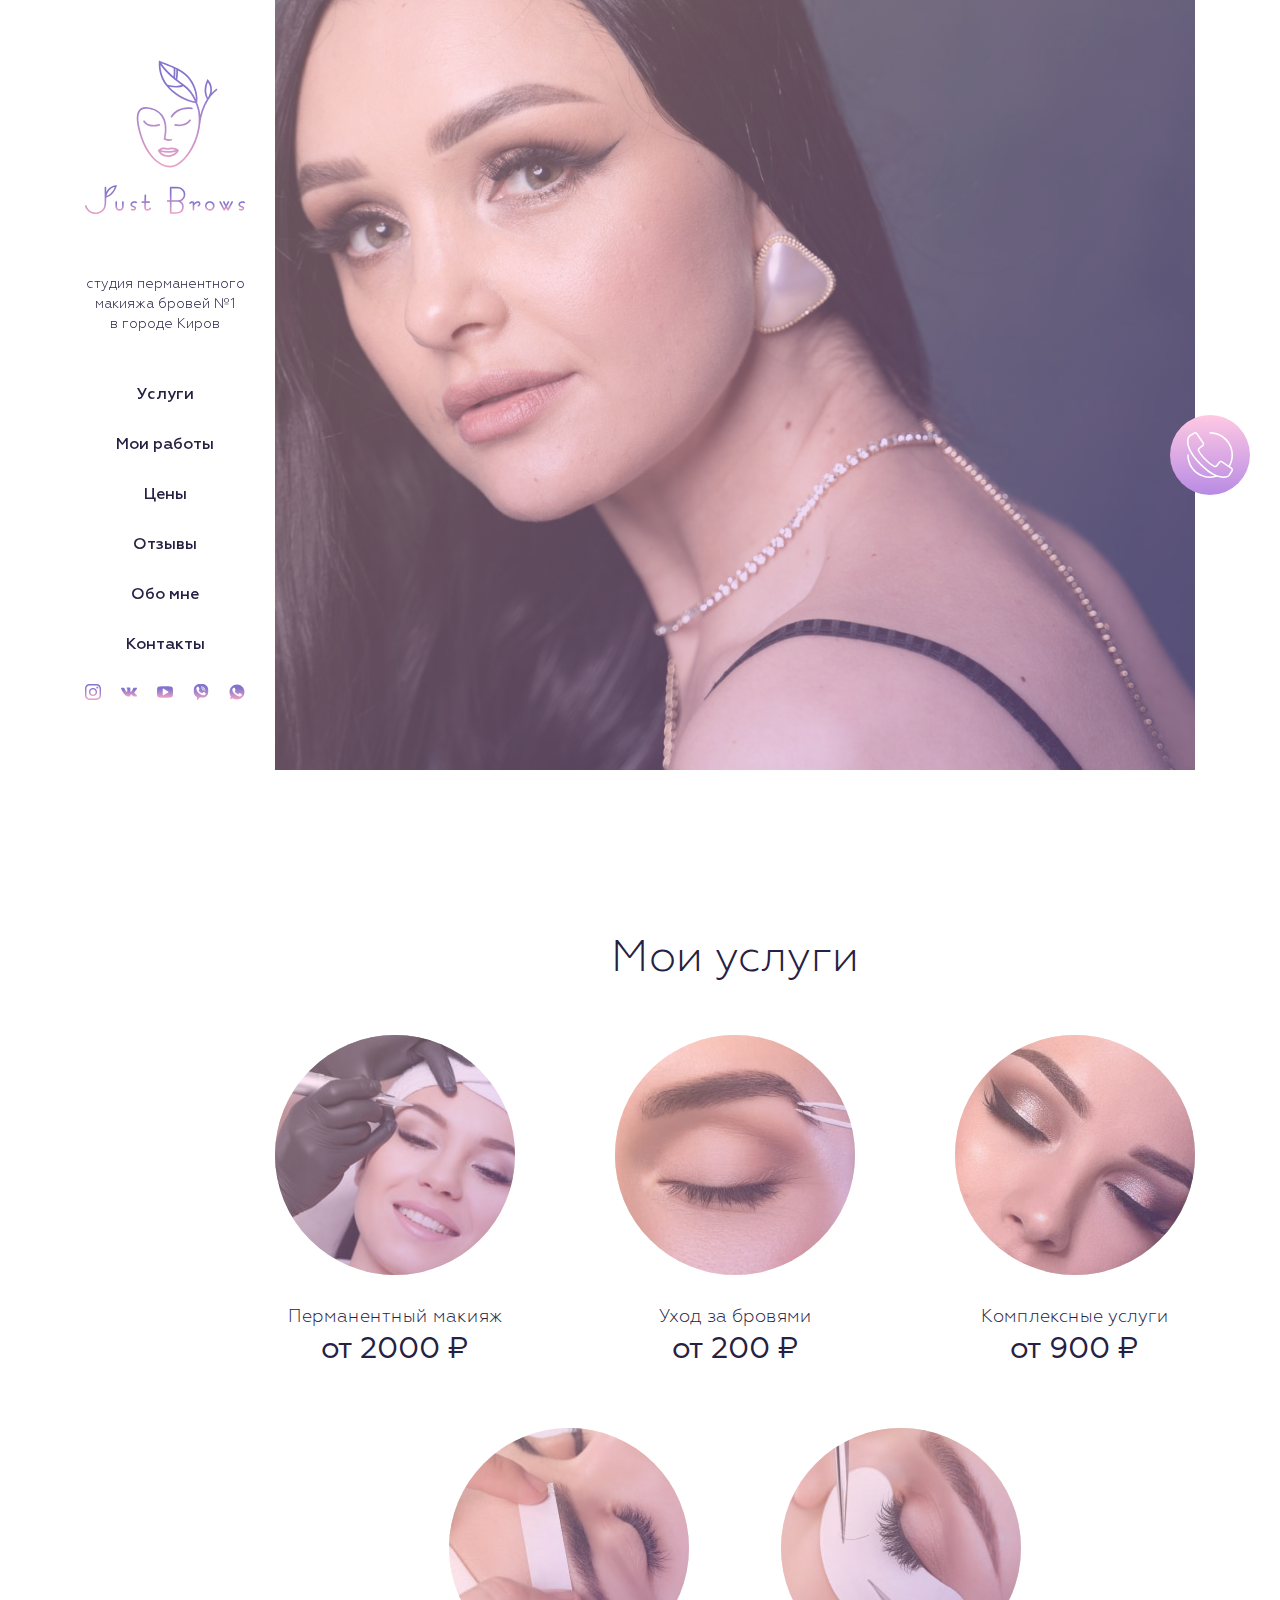
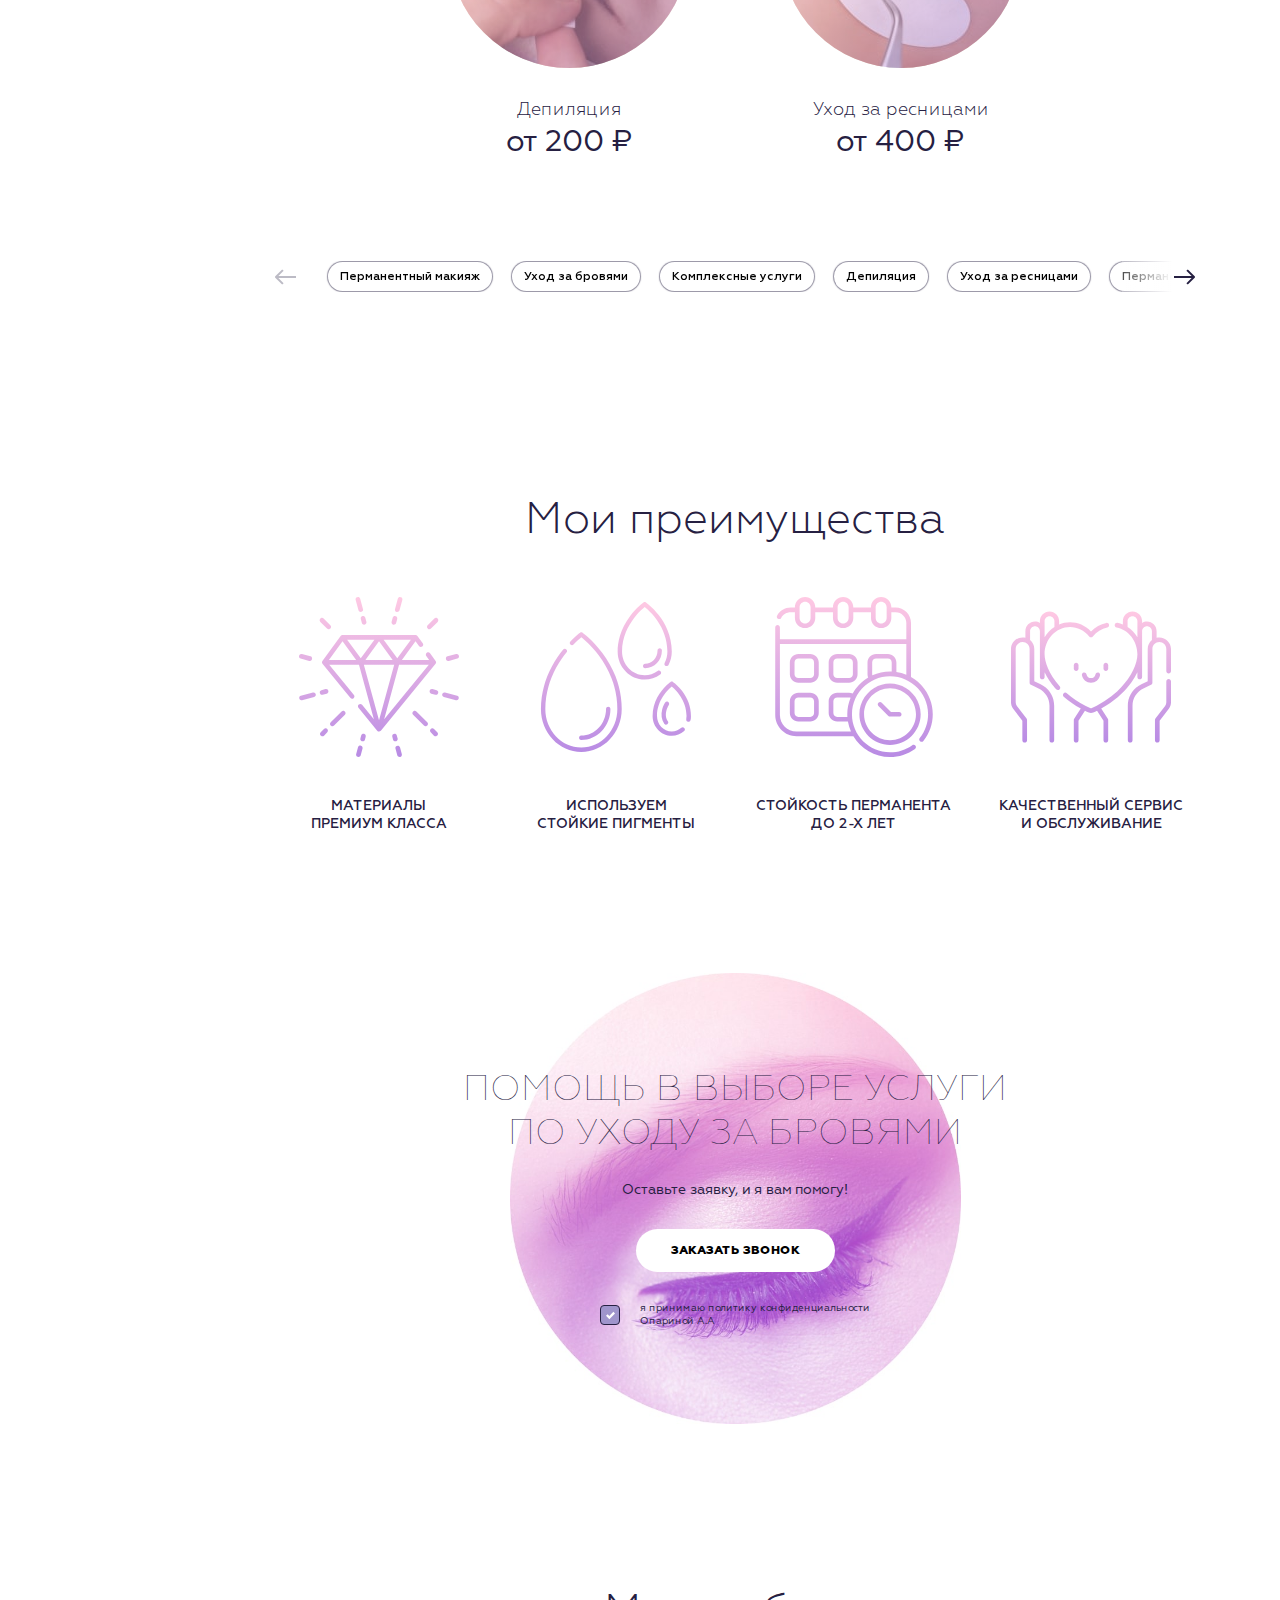
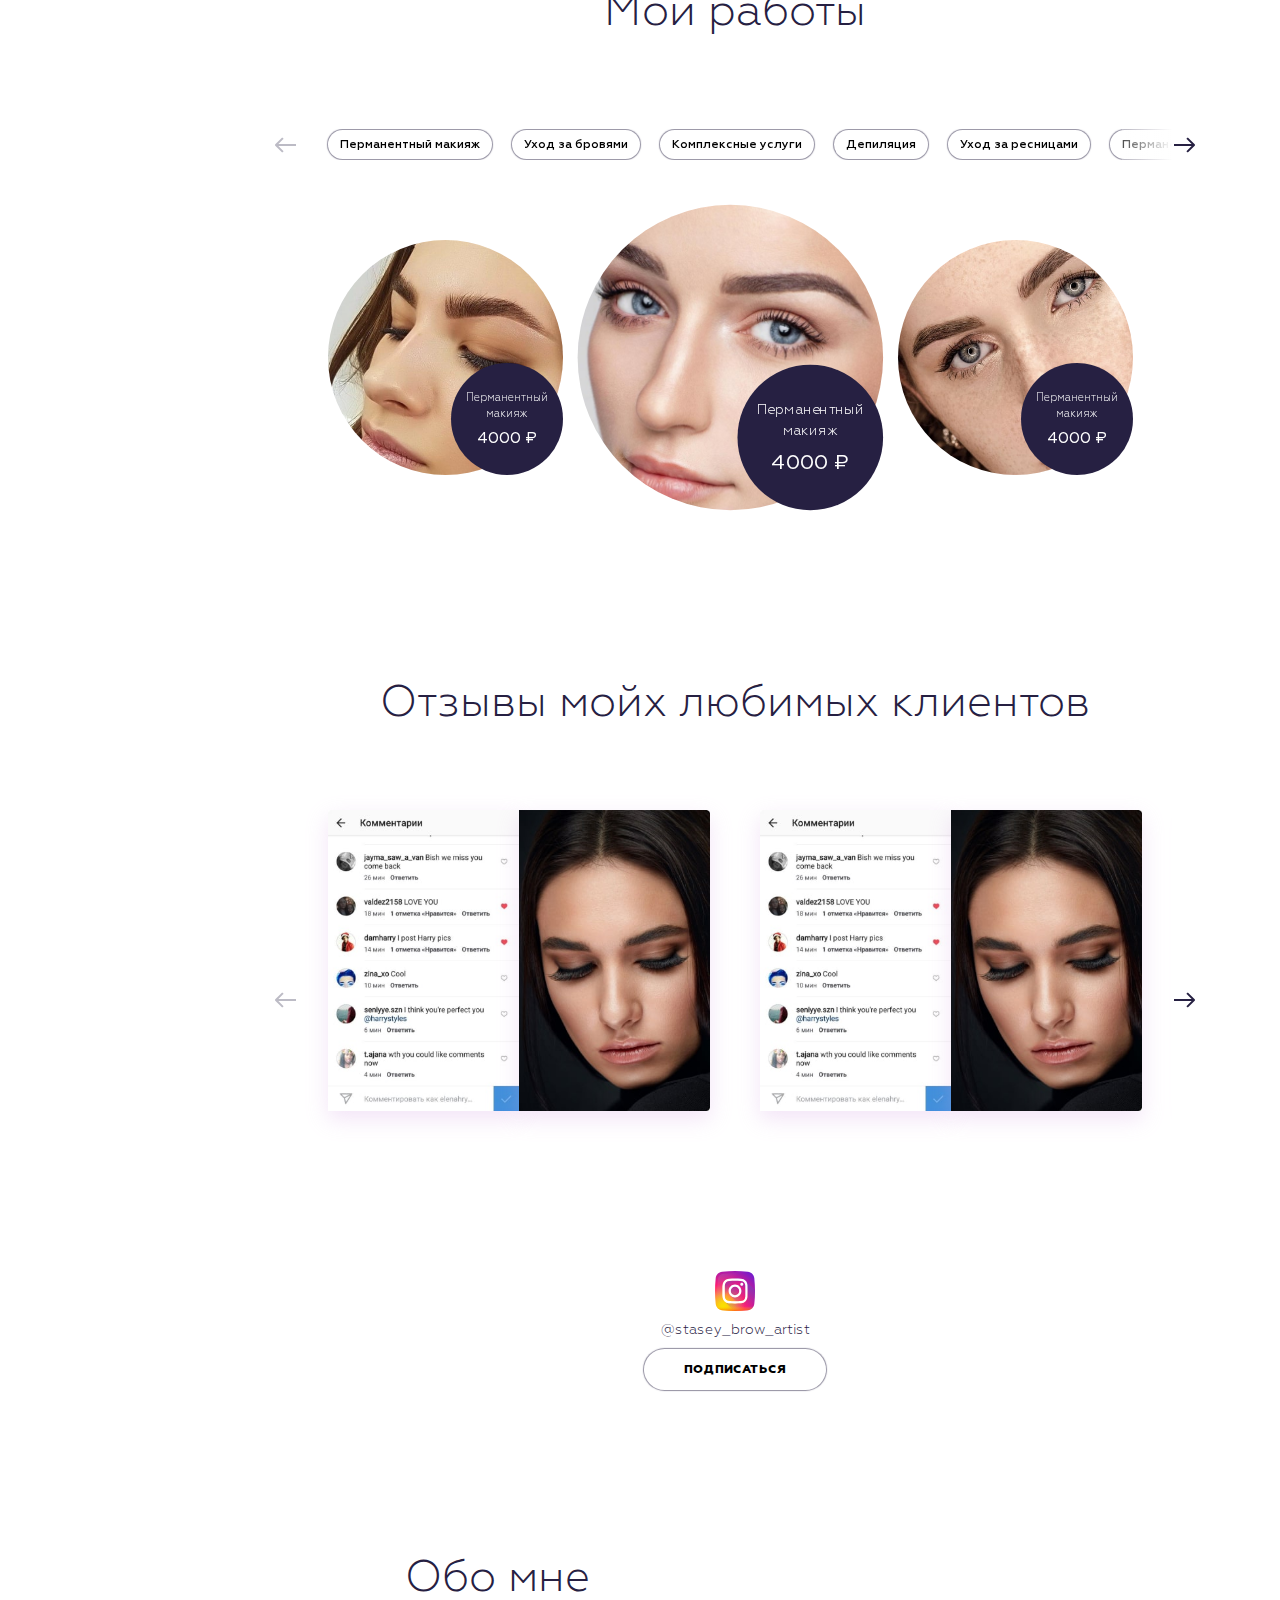
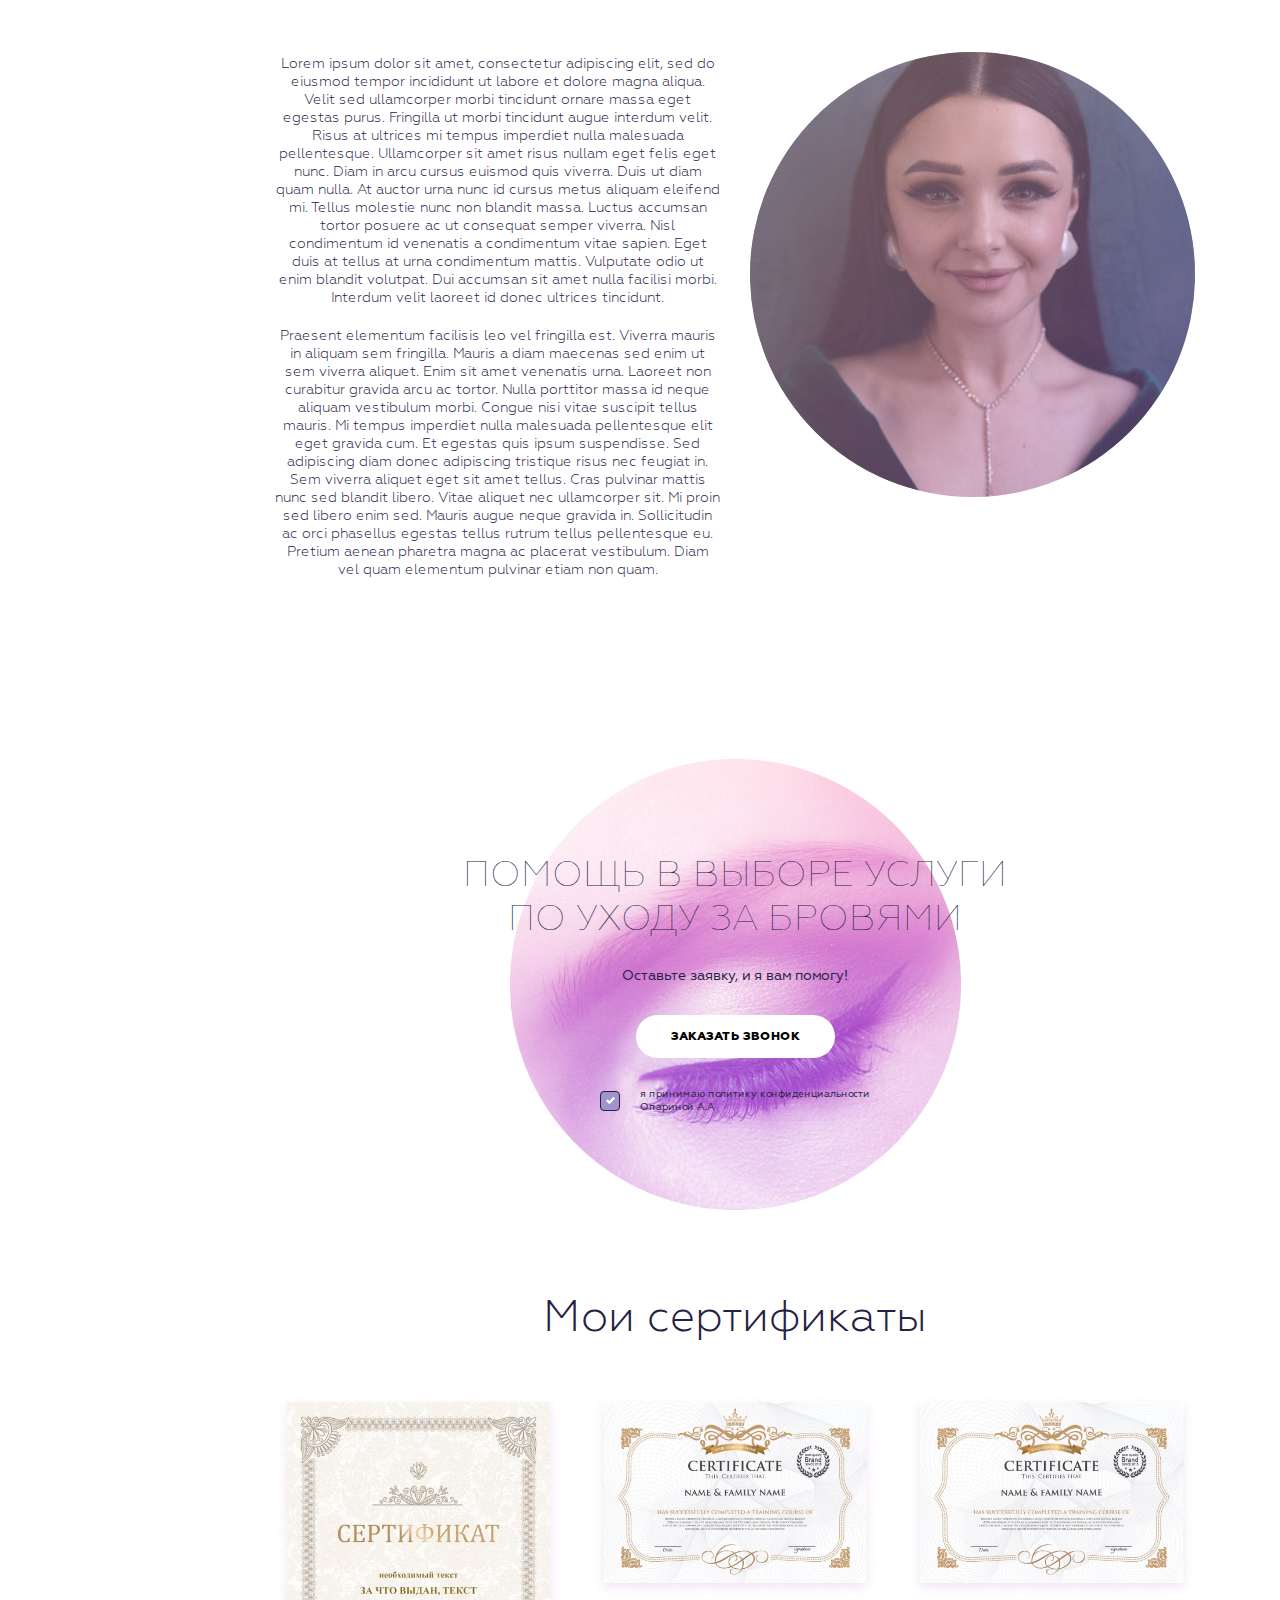
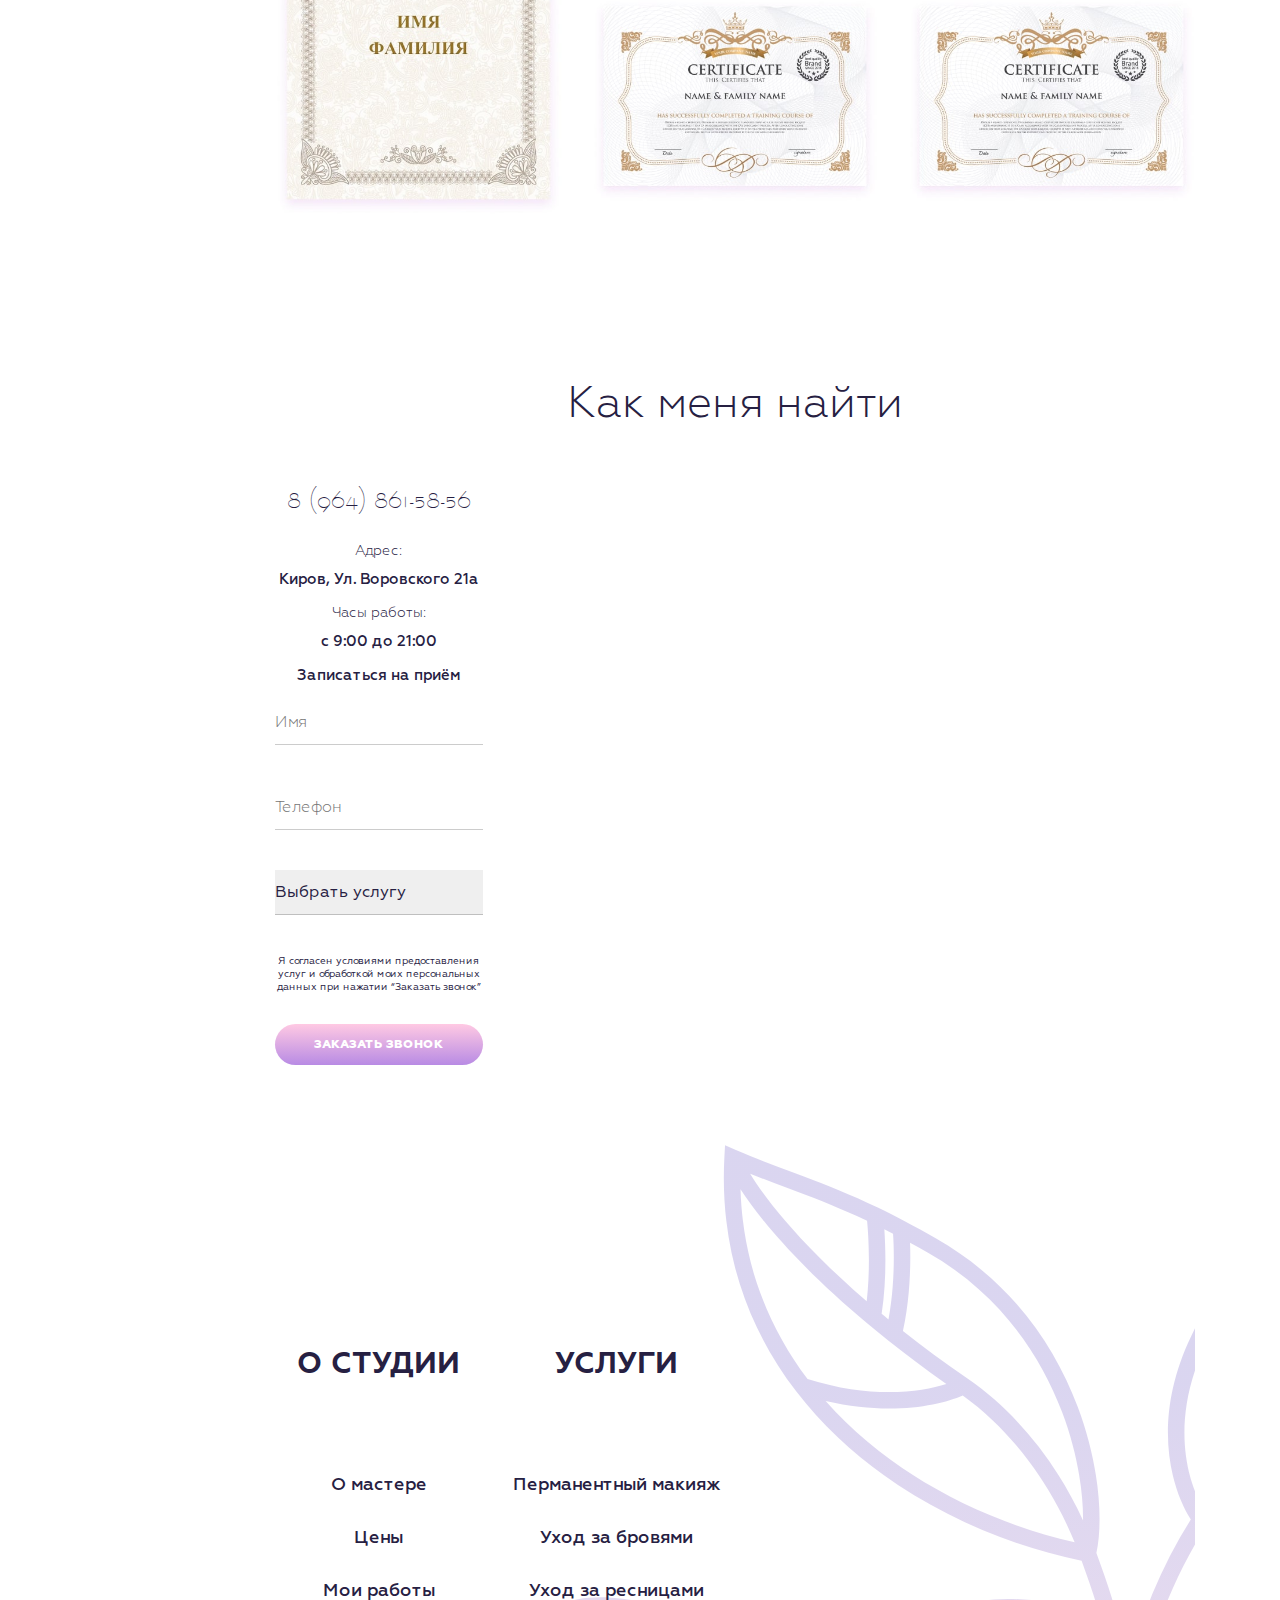
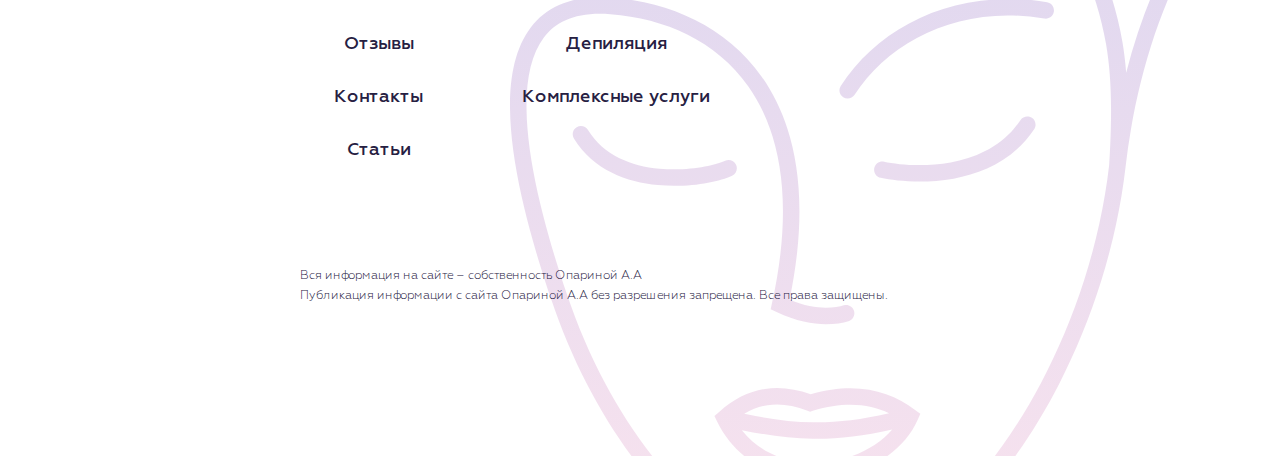
==== commit 7ca1d8f1: "pravki" ====
--- a/index.html
+++ b/index.html
@@ -80,8 +80,7 @@
               <div class="swiper-wrapper">
 
                 <div class="swiper-slide">
-                  <div class="banner__img bg-gradient">
-                    <img src="img/banner.jpg" alt="">
+                  <div class="banner__img bg-gradient" style="background-image:url('../img/banner.jpg');">
                     <div class="banner__text">
                       Студия перманентного макияжа бровей <br>
                       №1 городе Киров
@@ -90,8 +89,7 @@
                 </div>
 
                 <div class="swiper-slide">
-                  <div class="banner__img bg-gradient">
-                    <img src="img/banner.jpg" alt="">
+                  <div class="banner__img bg-gradient" style="background-image:url('../img/banner.jpg');">
                     <div class="banner__text">
                       Студия перманентного макияжа бровей <br>
                       №1 городе Киров
@@ -100,8 +98,8 @@
                 </div>
 
                 <div class="swiper-slide">
-                  <div class="banner__img bg-gradient">
-                    <img src="img/banner.jpg" alt="">
+                  <div class="banner__img bg-gradient" style="background-image:url('../img/banner.jpg');">
+
                     <div class="banner__text">
                       Студия перманентного макияжа бровей <br>
                       №1 городе Киров
@@ -110,8 +108,8 @@
                 </div>
 
                 <div class="swiper-slide">
-                  <div class="banner__img bg-gradient">
-                    <img src="img/banner.jpg" alt="">
+                  <div class="banner__img bg-gradient" style="background-image:url('../img/banner.jpg');">
+
                     <div class="banner__text">
                       Студия перманентного макияжа бровей <br>
                       №1 городе Киров
@@ -402,8 +400,8 @@
             </h3>
             <a href="#" class="btn request__btn js-modal-call">заказать звонок</a>
             <div class="request__checkbox">
-              <input class="custom-checkbox" type="checkbox" id="request-agr" name="request-agr">
-              <label for="request-agr">я принимаю политику конфиденциальности <br>
+              <input class="custom-checkbox" type="checkbox" checked="checked" id="request-agr2" name="request-agr">
+              <label for="request-agr2">я принимаю политику конфиденциальности <br>
                 Опариной А.А</label>
             </div>
           </section>
@@ -743,7 +741,7 @@
             </h3>
             <a href="#" class="btn request__btn js-modal-call">заказать звонок</a>
             <div class="request__checkbox">
-              <input class="custom-checkbox" type="checkbox" id="request-agr" name="request-agr">
+              <input class="custom-checkbox" type="checkbox" checked="checked" id="request-agr" name="request-agr">
               <label for="request-agr">я принимаю политику конфиденциальности <br>
                 Опариной А.А</label>
             </div>
--- a/main.css
+++ b/main.css
@@ -1 +1 @@
-@font-face{font-family:ArTarumianBarak;src:url(fonts/BARAK.ttf) format("truetype");font-weight:400;font-style:normal;font-display:swap}@font-face{font-family:Geometria;src:url(fonts/Geometria-Regular.eot);src:local("../fonts/Geometria Regular"),local("../fonts/Geometria-Regular"),url(fonts/Geometria-Regular.eot?#iefix) format("embedded-opentype"),url(fonts/Geometria-Regular.woff2) format("woff2"),url(fonts/Geometria-Regular.woff) format("woff"),url(fonts/Geometria-Regular.ttf) format("truetype");font-weight:400;font-style:normal;font-display:swap}@font-face{font-family:Geometria;src:url(fonts/Geometria-Medium.eot);src:local("../fonts/Geometria Medium"),local("../fonts/Geometria-Medium"),url(fonts/Geometria-Medium.eot?#iefix) format("embedded-opentype"),url(fonts/Geometria-Medium.woff2) format("woff2"),url(fonts/Geometria-Medium.woff) format("woff"),url(fonts/Geometria-Medium.ttf) format("truetype");font-weight:500;font-style:normal;font-display:swap}@font-face{font-family:Geometria;src:url(fonts/Geometria-Light.eot);src:local("../fonts/Geometria Light"),local("../fonts/Geometria-Light"),url(fonts/Geometria-Light.eot?#iefix) format("embedded-opentype"),url(fonts/Geometria-Light.woff2) format("woff2"),url(fonts/Geometria-Light.woff) format("woff"),url(fonts/Geometria-Light.ttf) format("truetype");font-weight:300;font-style:normal;font-display:swap}@font-face{font-family:Geometria;src:url(fonts/Geometria-Light.eot);src:local("../fonts/Geometria Thin"),local("../fonts/Geometria-Thin"),url(fonts/Geometria-Thin.eot?#iefix) format("embedded-opentype"),url(fonts/Geometria-Thin.woff) format("woff"),url(fonts/Geometria-Thin.ttf) format("truetype");font-weight:200;font-style:normal;font-display:swap}@font-face{font-family:Geometria;src:url(fonts/Geometria-Bold.eot);src:local("../fonts/Geometria Bold"),local("../fonts/Geometria-Bold"),url(fonts/Geometria-Bold.eot?#iefix) format("embedded-opentype"),url(fonts/Geometria-Bold.woff2) format("woff2"),url(fonts/Geometria-Bold.woff) format("woff"),url(fonts/Geometria-Bold.ttf) format("truetype");font-weight:700;font-style:normal;font-display:swap}@font-face{font-family:Geometria;src:url(fonts/Geometria-ExtraBold.eot);src:local("../fonts/Geometria ExtraBold"),local("../fonts/Geometria-ExtraBold"),url(fonts/Geometria-ExtraBold.eot?#iefix) format("embedded-opentype"),url(fonts/Geometria-ExtraBold.woff2) format("woff2"),url(fonts/Geometria-ExtraBold.woff) format("woff"),url(fonts/Geometria-ExtraBold.ttf) format("truetype");font-weight:800;font-style:normal;font-display:swap}*,:after,:before{box-sizing:border-box}ol[class],ul[class]{padding:0}blockquote,body,dd,dl,figcaption,figure,h1,h2,h3,h4,h5,h6,li,ol[class],p,ul[class]{margin:0}body,html{min-height:100vh;scroll-behavior:smooth;text-rendering:optimizeSpeed;line-height:1.5;font-family:Geometria,sans-serif;overflow-x:hidden;color:#262042}body.lock,html.lock{overflow:hidden}ol[class],ul[class]{list-style:none}a{color:#262042;transition:all .2s}a,a:hover{text-decoration:none}a:hover{color:#574a98}a:not([class]){text-decoration-skip-ink:auto}img{max-width:100%;display:block}.sidebar-bg{width:100%;height:100%}.sidebar-bg,.sidebar-bg:before{z-index:999;position:fixed;top:0;left:0;right:0;bottom:0;animation:opacity .5s}.sidebar-bg:before{content:"";background:rgba(0,0,0,.5)}button,input,select,textarea{font:inherit;color:#262042}button,button:active,button:focus,button:hover,input,input:active,input:focus,input:hover,textarea,textarea:active,textarea:focus,textarea:hover{cursor:pointer;border:none;outline:none}button,button:active,button:focus,button:hover{-webkit-appearance:none;-moz-appearance:none;appearance:none}textarea{resize:none}@media(prefers-reduced-motion:reduce){*{animation-duration:.01ms!important;animation-iteration-count:1!important;transition-duration:.01ms!important;scroll-behavior:auto!important}}.animationShow{animation:showTabs .6s}.animationHide{animation:hideTabs .6s}@keyframes showTabs{0%{opacity:0}to{opacity:1}}@keyframes hideTabs{0%{opacity:1}to{opacity:0}}@keyframes bot-to-top{0%{opacity:0;transform:translateY(100px)}to{opacity:1;transform:translateY(0)}}@keyframes top-to-bot{0%{opacity:0;transform:translateY(-100px)}to{opacity:1;transform:translateY(0)}}@keyframes r-to-l{0%{opacity:0;transform:translateX(360px)}to{opacity:1;transform:translateX(0)}}@keyframes opacity{0%{opacity:0}to{opacity:1}}.advantage-block{padding:100px 0}.advantage-item{display:flex;flex-direction:column;align-items:center}.advantage-item__name{display:flex;width:100%;justify-content:center;margin-top:60px;font-weight:500;font-size:18px;line-height:23px;text-align:center}@media screen and (max-width:1599px){.advantage-block{padding:80px 0}.advantage-item__name{margin-top:40px;font-size:14px;line-height:18px}}@media screen and (max-width:991px){.advantage-block{padding:60px 0}.advantage-item__name{margin-top:30px;font-size:12px;line-height:17px}}@media screen and (max-width:767px){.advantage-block{padding:50px 0 0}.advantage-item__name{margin-top:20px;margin-bottom:60px;font-size:10px;line-height:13px}}.about-block{padding:100px 0}.about-block__info{padding:80px 0}.about-block__info p{margin-bottom:20px;text-align:center;font-weight:300;font-size:14px;line-height:18px}.about-block__img,.about-block__img:before,.about-block__img img{border-radius:50%}@media screen and (max-width:1199px){.about-block{padding:80px 0}.about-block__info{padding:0 0 40px}.about-block__info p{margin-bottom:20px;text-align:center;font-weight:300;font-size:14px;line-height:18px}}.banner{margin-bottom:100px}.banner__logo,.banner__text{display:none}.banner__img{width:100%;height:1020px;position:relative}.banner__img img{width:100%;height:100%;object-fit:cover}@media screen and (max-width:1920px){.banner{margin-bottom:90px}.banner__img{height:800px}}@media screen and (max-width:1599px){.banner{margin-bottom:80px}.banner__img{height:770px}}@media screen and (max-width:1199px){.banner{position:relative;width:100vw;max-width:100vw;margin-left:calc(468.39614px - 50.24155vw)}.banner__text{bottom:160px;width:100%;margin:0;padding:0 60px;font-size:24px;line-height:30px;text-align:center;color:#fff;text-shadow:0 4px 8px rgba(24,0,55,.5)}.banner__logo,.banner__text{display:block;position:absolute}.banner__logo{z-index:10;top:40px;left:calc(50% - 63px)}}@media screen and (max-width:991px){.banner{width:100vw;max-width:100vw;margin-left:calc(350.16592px - 50.67265vw)}}@media screen and (max-width:767px){.banner{width:100vw;max-width:100vw;margin-left:calc(259.52356px - 50.78534vw)}.banner__text{bottom:25px;width:100%;margin:0;padding:0 40px;font-size:12px;line-height:15px}.banner__img{height:560px}}@media screen and (max-width:575px){.banner{width:100vw;max-width:100vw;margin-left:-15px}.banner__logo{top:26px}.banner__img{height:480px}}.btn{display:inline-flex;justify-content:center;align-items:center;background:#fff;color:#000;border-radius:100px;text-transform:uppercase;font-weight:800;font-size:12px;line-height:15px;cursor:pointer}.btn:hover{background:linear-gradient(1turn,#b88be4,#ffc9e3);color:#fff}.btn-border{background:#fff;box-shadow:0 0 1px 1px rgba(38,32,66,.5)}.btn-border:hover{box-shadow:0 0 1px 1px rgba(38,32,66,0)}.btn-grad{background:linear-gradient(1turn,#b88be4,#ffc9e3);color:#fff;transition:all .3s}.btn-grad:hover{background:linear-gradient(1turn,#924dd6,#ffc9e3);color:#262042}@media screen and (max-width:991px){.btn{font-weight:700}}.bg-gradient{position:relative}.bg-gradient:before{content:"";display:block;position:absolute;top:0;left:0;height:100%;width:100%;background:linear-gradient(310.34deg,#b88be4 12.93%,#ffc9e3 72.18%);background-blend-mode:hard-light;opacity:.4;transition:all .3s}@media screen and (min-width:1600px){.container,.container-lg,.container-md,.container-sm,.container-xl{max-width:1600px}}@media screen and (min-width:1920px){.container,.container-fluid,.container-lg,.container-md,.container-sm,.container-xl{max-width:1920px}}.custom-checkbox{position:absolute;z-index:-1;opacity:0}.custom-checkbox+label{display:inline-flex;align-items:center;user-select:none}.custom-checkbox+label:before{content:"";display:inline-block;width:20px;height:20px;flex-shrink:0;flex-grow:0;border:1px solid transparent;border-radius:4px;margin-right:20px;background:#fff;background-repeat:no-repeat;background-position:50%;background-size:50% 50%;cursor:pointer}.custom-checkbox:not(:disabled):not(:checked)+label:hover:before{border-color:#9f95cc}.custom-checkbox:checked+label:before{border-color:#262042;background-color:#9f95cc;background-image:url("data:image/svg+xml;charset=utf-8,%3Csvg xmlns='http://www.w3.org/2000/svg' viewBox='0 0 8 8'%3E%3Cpath fill='%23fff' d='M6.564.75l-3.59 3.612-1.538-1.55L0 4.26l2.974 2.99L8 2.193z'/%3E%3C/svg%3E")}.certificate{margin:100px 0}@media screen and (max-width:1590px){.certificate{margin:80px 0}}.form__input{background-color:#fff;padding:10px 0;width:100%}.form__input,.form__input:active,.form__input:focus,.form__input:hover{border-bottom:1px solid rgba(0,0,0,.2)}.form__input::placeholder{font-weight:300;font-size:16px;line-height:20px}.form__select{width:100%;cursor:pointer;position:relative;display:inline-block;border:none;border-bottom:1px solid rgba(0,0,0,.2);padding:10px 0;-webkit-appearance:none;-moz-appearance:none;appearance:none}.form__select:active,.form__select:focus,.form__select:focus-visible,.form__select:focus-within,.form__select:hover,.form__select:visited{border:none;border-bottom:1px solid rgba(0,0,0,.2)}.form__select::placeholder{font-weight:300;font-size:16px;line-height:20px}.form__select:after{content:"▼";padding:0 8px;font-size:12px;position:absolute;right:8px;top:4px;z-index:1;text-align:center;width:10%;height:100%;pointer-events:none;box-sizing:border-box}.form__agreement{font-size:10px;line-height:13px;margin-bottom:30px;text-align:center}.footer{padding:200px 0 150px;background-image:url(img/foot.svg);background-position:100% 0;background-repeat:no-repeat;background-size:contain}.footer__title{font-size:30px;line-height:38px;text-align:center;margin-bottom:90px}.footer__menu{display:flex;flex-direction:column;margin-bottom:75px}.footer__menu a{font-weight:500;font-size:18px;line-height:23px;margin-bottom:30px;display:block;text-align:center}.footer__copy{font-weight:300;font-size:12px;line-height:20px}@media screen and (max-width:1199px){.footer{background-image:none;padding:150px 0}.footer__copy{text-align:center}.footer__logo{margin-bottom:50px;display:block}}@media screen and (max-width:767px){.footer{padding:100px 0 0}.footer__title{font-weight:300;font-size:18px;line-height:23px;margin-bottom:20px}.footer__menu{margin-bottom:50px}.footer__menu a{font-weight:300;font-size:12px;line-height:15px;margin-bottom:10px}.footer__copy{margin-bottom:40px}}@media screen and (max-width:575px){.footer__menu a,.footer__title{text-align:left}}.header{display:flex;flex-direction:column;align-items:center;padding:80px 0}.header .logo{display:flex;justify-content:center;transition:all .3s;margin-bottom:60px}.header .logo:hover{transform:scale(1.1)}.header__exit{display:none}.header__text{font-weight:300;margin-bottom:80px}.header__menu a,.header__text{text-align:center;font-size:16px;line-height:20px}.header__menu a{display:block;font-weight:500;margin-bottom:30px}.header__social{display:flex;justify-content:center;align-items:center}.header__social a{display:block;margin-right:20px;transition:all .3s}.header__social a:hover{transform:scale(1.2)}.header__social a:last-child,.header__social a:last-of-type{margin-right:0}@media screen and (max-width:1599px){.header{padding:60px 0}.header__text{font-size:14px;margin-bottom:50px}}@media screen and (max-width:1199px){.header{padding:60px}.header__exit{display:block;cursor:pointer;margin-bottom:60px}.header__exit,.header__exit img{transition:all .3s}.header__exit img:hover{transform:rotate(180deg)}}@media screen and (max-width:767px){.header{padding:60px}.header__exit{display:block;cursor:pointer;margin-bottom:60px}.header__exit,.header__exit img{transition:all .3s}.header__exit img:hover{transform:rotate(180deg)}.header .logo,.header__text{display:none}}.inst-link{margin-top:50px;font-weight:300;font-size:14px;line-height:18px}.inst-link img{margin:0 0 10px}.inst-link__link{margin-bottom:10px;display:flex;flex-direction:column;align-items:center}.inst-link__btn{padding:13px 40px}.modal{position:fixed;top:0;width:100%;max-width:360px;right:-200%;padding:20px;height:100%;z-index:1000;background-color:#fff;visibility:hidden;opacity:0;-webkit-box-shadow:0 0 10px 4px rgba(0,0,0,.22);-moz-box-shadow:0 0 10px 4px rgba(0,0,0,.22);box-shadow:0 0 10px 4px rgba(0,0,0,.22);transition:all .3s}.modal.active{right:0;visibility:visible;opacity:1}.modal__wrapper{padding:30px;display:flex;flex-direction:column;overflow-x:hidden;align-items:center;width:100%;height:100%}.modal-call__exit{display:block;cursor:pointer;margin-bottom:60px}.modal-call__exit,.modal-call__exit img{transition:all .3s}.modal-call__exit img:hover{transform:rotate(180deg)}.modal-header{position:fixed;top:0;left:-200%;z-index:1000;background-color:#fff;height:100%;overflow-x:hidden;overflow-y:scroll;opacity:0;visibility:hidden;transition:all .3s}.modal-header.active{opacity:1;left:0;visibility:visible}.map{padding:100px 0}.map__tel{font-family:ArTarumianBarak;font-size:36px;line-height:46px;margin-bottom:35px;text-align:center;display:block}.map-form{display:flex;flex-direction:column;align-items:center}.map-form__wrapper span{display:block;width:100%;margin-bottom:40px}.map-form__btn{width:100%;display:flex;padding:13px}.map__text{font-weight:300;font-size:14px;line-height:18px;text-align:center;margin-bottom:10px}.map__text-b{text-align:center;margin-bottom:15px;font-weight:500;font-size:18px;line-height:23px}.map iframe{width:100%;height:100%;border:none}@media screen and (max-width:1599px){.map{padding:80px 0}.map__text-b{font-size:15px;line-height:19px}.map__tel{font-size:28px;line-height:36px;margin-bottom:25px}}@media screen and (max-width:1199px){.map{padding:80px 0}.map__text{font-size:12px;line-height:15px}.map__text-b{font-size:14px;line-height:18px}.map__tel{font-size:26px;line-height:33px;margin-bottom:20px}.map-form__wrapper span{margin-bottom:25px}}@media screen and (max-width:767px){.map-form{margin-bottom:50px}.map iframe{height:470px}}@media screen and (max-width:575px){.map iframe{width:calc(100% + 30px);margin-left:-15px;margin-right:-15px}}.rating-star{display:inline-block}.rating-star li,.rating-star li.active{display:inline-block;width:16px;height:16px;background-size:cover}.rating-star li,.rating-star li.active,.request{background-position:50%;background-repeat:no-repeat}.request{margin:100px 0;position:relative;padding:140px 0;background-size:contain;display:flex;flex-direction:column;align-items:center}.request__title{width:100%;font-weight:200;font-size:75px;line-height:120px;margin:0 0 35px;text-align:center}.request__subtitle{width:100%;font-size:22px;line-height:28px;margin:0 0 50px;text-align:center;font-weight:400}.request__btn{display:inline-block;padding:23px 70px;margin:0 0 50px}.request__checkbox{font-size:10px;line-height:13px}.request__checkbox label{cursor:pointer}@media screen and (max-width:1599px){.request{margin:80px 0;padding:95px 0}.request__title{font-size:49px;line-height:78px;margin:0 0 25px}.request__subtitle{font-size:14px;line-height:18px;margin:0 0 30px}.request__btn{margin:0 0 30px;padding:14px 35px}}@media screen and (max-width:1599px){.request{margin:60px 0;padding:95px 0}.request__title{font-size:36px;line-height:44px;margin:0 0 25px}.request__subtitle{font-size:14px;line-height:18px;margin:0 0 30px}.request__btn{margin:0 0 30px;padding:14px 35px}}@media screen and (max-width:767px){.request{margin:50px 0;padding:95px 0}.request__title{font-size:28px;line-height:34px;margin:0 0 60px}.request__subtitle{font-size:14px;line-height:18px;margin:0 0 60px}.request__btn{margin:0 0 60px;padding:14px 35px}}@media screen and (max-width:575px){.request{margin:50px -80px;padding:110px 80px;width:calc(100% + 160px)}.request__title{font-size:23px;line-height:30px;margin:0 0 45px}.request__subtitle{font-size:14px;line-height:18px;margin:0 0 45px}.request__btn{margin:0 0 60px;padding:14px 35px}}.reviews__next,.reviews__prev{cursor:pointer;position:absolute;top:calc(50% - 8px);z-index:10}.reviews__prev{left:0;transform:rotate(180deg)}.reviews__next{right:0}.reviews-block{padding:60px 0}.reviews-block__slider{position:relative}.reviews-item{display:flex;box-shadow:0 8px 20px rgba(216,167,227,.3)}.reviews-item__left,.reviews-item__right{width:50%}.reviews-item__left{border-radius:6px 0 0 6px}.reviews-item__right{border-radius:0 6px 6px 0}@media screen and (max-width:575px){.reviews-block{padding:50px 0}.reviews-item{flex-wrap:wrap;box-shadow:none}.reviews-item__left,.reviews-item__right{width:100%;display:flex;justify-content:center}.reviews-item__left{order:2;border-radius:6px}.reviews-item__left img{box-shadow:0 8px 20px rgba(216,167,227,.3)}.reviews-item__right{border-radius:50%;order:1;margin-bottom:10px}.reviews-item__right img{border-radius:50%;object-fit:cover;width:160px;height:160px}}.swiper-container,.swiper-container-banner,.swiper-container-reviews-tabs,.swiper-container-sertificate,.swiper-container-tags,.swiper-container-tags-2,.swiper-reviews,.swiper-works{margin-left:auto;margin-right:auto;position:relative;overflow:hidden;list-style:none;padding:0 30px;z-index:1;width:95%;height:100%}.swiper-reviews{padding:30px}.swiper-slide-active .banner__text{animation-name:bot-to-top;animation-duration:.5s}.gallery-top{height:600px;width:100%;padding:0}.gallery-top .swiper-slide{background-size:cover;background-position:50%;background-repeat:no-repeat}.swiper-works .swiper-wrapper{padding:60px 0}.swiper-works .swiper-slide{transition:all .3s}.swiper-works .swiper-slide-active{transition:all .3s;transform:scale(1.3);margin-left:15px}.gallery-thumbs .swiper-slide{width:90px;height:90px;opacity:.4;background-size:cover;background-position:50%;background-repeat:no-repeat}.gallery-thumbs{width:100%;height:480px;margin:auto;box-sizing:border-box;padding:10px 0}@media screen and (max-width:1599px){.swiper-works .swiper-wrapper{padding:40px 0}.swiper-works .swiper-slide-active{transition:all .3s;transform:scale(1.3);margin-left:5px}}@media screen and (max-width:1199px){.swiper-works{width:100vw;max-width:100vw;margin-left:calc(465.5px - 50vw)}.swiper-works .swiper-wrapper{padding:90px 0}.swiper-works .swiper-slide-prev{margin-left:-150px}.swiper-works .swiper-slide-next{margin-left:150px}.swiper-works .swiper-slide-active{transform:scale(1.5);margin-left:150px}.swiper-works .swiper-slide:first-child.swiper-slide-active,.swiper-works .swiper-slide:first-of-type.swiper-slide-active{margin-left:0!important}}@media screen and (max-width:991px){.swiper-works{margin-left:calc(350.16592px - 50.67265vw)}.swiper-works .swiper-wrapper{padding:90px 0}.swiper-works .swiper-slide-prev{margin-left:calc(-450.52466px + 27.80269vw)}.swiper-works .swiper-slide-next{margin-left:175px}.swiper-works .swiper-slide-active{transform:scale(1.3);margin-left:calc(96.67265px + 5.38117vw)}.swiper-works .swiper-slide:first-child.swiper-slide-active,.swiper-works .swiper-slide:first-of-type.swiper-slide-active{margin-left:0!important}}@media screen and (max-width:767px){.swiper-works{margin-left:calc(259.52356px - 50.78534vw)}.swiper-works .swiper-wrapper{padding:90px 0}.swiper-works .swiper-slide-prev{margin-left:0}.swiper-works .swiper-slide-active{transform:scale(1.3);margin-left:0}.swiper-works .swiper-slide{margin-left:0;display:flex;justify-content:center}}@media screen and (max-width:575px){.swiper-works{margin-left:-15px}.swiper-works .swiper-wrapper{padding:90px 0}.swiper-works .swiper-slide-prev{margin-left:0}.swiper-works .swiper-slide-active{transform:scale(1.3);margin-left:0}.swiper-works .swiper-slide{margin-left:0;display:flex;justify-content:center}}@media screen and (max-width:575px){.banner{width:100vw;max-width:100vw;margin-left:-15px}.banner__img{height:560px}}@media screen and (max-width:575px){.gallery-top{width:calc(100% + 30px);margin-left:-15px;margin-right:-15px}}.gallery-thumbs .swiper-slide-thumb-active{opacity:1}.swiper-container-tags-2:after,.swiper-container-tags:after{content:"";display:block;width:50px;height:100%;position:absolute;top:0;right:0;z-index:1000;background:#fff;background:-moz-linear-gradient(90deg,hsla(0,0%,100%,.3) 0,#fff 100%);background:-webkit-linear-gradient(90deg,hsla(0,0%,100%,.3),#fff);background:linear-gradient(90deg,hsla(0,0%,100%,.3),#fff)}.swiper-container-tags-2:before,.swiper-container-tags:before{content:"";display:block;width:20px;height:100%;position:absolute;top:0;left:0;z-index:1000;background:#fff;background:-moz-linear-gradient(-90deg,hsla(0,0%,100%,.3) 0,#fff 100%);background:-webkit-linear-gradient(-90deg,hsla(0,0%,100%,.3),#fff);background:linear-gradient(-90deg,hsla(0,0%,100%,.3),#fff)}.swiper-container-banner,.swiper-container-news-block{width:100%;padding:0}.swiper-slide__wauto{text-align:center;width:auto!important}.swiper-button-prev,.swiper-container-rtl .swiper-button-next{left:34px}.swiper-container-vertical>.swiper-wrapper{flex-direction:column}.swiper-container-multirow-column>.swiper-wrapper{flex-wrap:wrap;flex-direction:row}.swiper-button-disabled{opacity:.3!important;cursor:not-allowed!important}.swiper-pagination-bullets{position:absolute;bottom:0!important;display:flex;align-items:center;justify-content:flex-end;right:0;z-index:25}.swiper-pagination-bullet{width:6px;height:6px;display:inline-block;border-radius:100%;background:#000;opacity:.2;z-index:25;margin-right:15px!important}.swiper-pagination-bullet.swiper-pagination-bullet-active{background:#262042;width:12px;height:12px;border-radius:4px;opacity:1;z-index:25}@media screen and (max-width:991px){.swiper-container-tags,.swiper-container-tags-2{width:90%}}@media screen and (max-width:575px){.swiper-container-reviews-tabs{width:calc(100% + 15px);margin-right:-15px}.swiper-container-tags,.swiper-container-tags-2{width:85%}.swiper-container-banner{width:calc(100% + 30px);margin-left:-15px;margin-right:-15px}}.services-block{padding:100px 0}.services-block__items{display:flex;justify-content:space-between;flex-wrap:wrap}.services-item{width:20%;display:flex;flex-direction:column;align-items:center;margin-bottom:60px}.services-item__img{border-radius:50%;display:block;width:240px;height:240px;margin:0}.services-item__img:hover:before{opacity:0}.services-item__img:before,.services-item__img img{border-radius:50%}.services-item__name{display:block;margin:30px 0 2px;font-weight:300;font-size:18px;line-height:23px;text-align:center}.services-item__price{display:block;font-size:30px;line-height:38px;text-align:center}@media screen and (max-width:1599px){.services-block{padding:80px 0}.services-block__items{display:flex;justify-content:center;flex-wrap:wrap}.services-item{width:33.3333333%}.services-item:nth-child(5n+1),.services-item:nth-of-type(5n+1){align-items:flex-start}.services-item:nth-child(5n+3),.services-item:nth-of-type(5n+3){align-items:flex-end}.services-item:nth-child(5n+4),.services-item:nth-child(5n+5),.services-item:nth-of-type(5n+4),.services-item:nth-of-type(5n+5){width:36%}}@media screen and (max-width:991px){.services-block{padding:60px 0}.services-block__items{display:flex;justify-content:center;flex-wrap:wrap}.services-item__img{width:200px;height:200px}.services-item__name{margin:15px 0 2px;font-weight:300;font-size:14px;line-height:18px;text-align:center}.services-item__price{display:block;font-size:22px;line-height:28px;text-align:center}}@media screen and (max-width:767px){.services-block{padding:50px 0}.services-item__img{width:140px;height:140px}}@media screen and (max-width:767px){.services-block{padding:50px 0}.services-item{width:100%}.services-item,.services-item:nth-child(5n+1),.services-item:nth-child(5n+3),.services-item:nth-of-type(5n+1),.services-item:nth-of-type(5n+3){align-items:center}.services-item:nth-child(5n+4),.services-item:nth-child(5n+5),.services-item:nth-of-type(5n+4),.services-item:nth-of-type(5n+5){width:100%}.services-item__img{width:auto;height:auto}}@media screen and (max-width:575px){.services-item{margin-bottom:50px}.services-item__img:before{opacity:0}}.site-nav__burger{display:none}.site-nav__call{position:fixed;right:30px;padding:17px;top:calc(50% - 35px);z-index:100}@media screen and (max-width:1199px){.site-nav__call{padding:13px}.site-nav__call img,.site-nav__call svg{width:34.5px;height:34.5px}.site-nav__burger{display:block;position:fixed;left:30px;padding:20px;top:calc(50% - 35px);z-index:100}}@media screen and (max-width:575px){.site-nav__call{right:20px;padding:8px;top:20px}.site-nav__call img,.site-nav__call svg{width:18px;height:18px}.site-nav__burger{display:block;position:fixed;left:20px;padding:8px;top:20px;z-index:100}.site-nav__burger img,.site-nav__burger svg{width:18px;height:18px}}.title{font-weight:300;font-size:44px;line-height:55px;text-align:center;display:flex;justify-content:center;margin-bottom:80px}@media screen and (max-width:1599px){.title{margin-bottom:50px}}@media screen and (max-width:991px){.title{font-size:32px;line-height:38px;margin-bottom:40px}}@media screen and (max-width:767px){.title{font-size:28px;line-height:34px}}@media screen and (max-width:575px){.title{font-size:24px;line-height:30px}}.tags,.tags-2{padding:30px 0;position:relative}.tags-2-slide,.tags-slide{width:auto!important;padding-top:1px;cursor:pointer}.tags-2__btn,.tags__btn{font-weight:500;font-size:12px;line-height:15px;padding:8px 14px;text-transform:none}.tags-2__btn:first-letter,.tags__btn:first-letter{text-transform:uppercase!important}.tags-2__next,.tags-2__prev,.tags__next,.tags__prev{cursor:pointer;position:absolute;top:calc(50% - 8px)}.tags-2__prev,.tags__prev{left:0;transform:rotate(180deg)}.tags-2__next,.tags__next{right:0}@media screen and (max-width:1919px){.tags__btn{font-size:12px;line-height:15px;padding:7px 12px}}@media screen and (max-width:991px){.tags{padding:25px 0}.tags__btn{padding:4px 5px;font-size:11px;line-height:15px}}@media screen and (max-width:575px){.tags{padding:20px 0}.tags__btn{padding:3px 8px;font-size:10px;line-height:14px}}.works{padding:100px 0}.works__img{position:relative;width:400px;height:400px;background-repeat:no-repeat;background-position:50%;background-size:cover;display:block;border-radius:50%}.works__info{position:absolute;bottom:0;right:0;background-color:#262042;border-radius:50%;padding:55px 40px;color:#fff;transition:all .2s}.works__info:hover{background-color:transparent;color:#262042}.works__name{font-weight:300;font-size:18px;line-height:23px;margin-bottom:10px;text-align:center}.works__price{font-size:30px;line-height:38px;text-align:center}@media screen and (max-width:1919px){.works__img{width:330px;height:330px}.works__info{padding:35px 25px}.works__name{font-size:14px;line-height:18px}.works__price{font-size:24px;line-height:30px}}@media screen and (max-width:1599px){.works__img{width:235px;height:235px}.works__info{padding:20px 15px}.works__name{font-size:11px;line-height:16px;margin-bottom:5px}.works__price{font-size:16px;line-height:22px}}@media screen and (max-width:1199px){.works__img{width:340px;height:340px}.works__info{padding:20px 15px}.works__name{font-size:11px;line-height:16px;margin-bottom:5px}.works__price{font-size:16px;line-height:22px}}@media screen and (max-width:575px){.works__img{width:220px;height:220px}}+@font-face{font-family:ArTarumianBarak;src:url(fonts/BARAK.ttf) format("truetype");font-weight:400;font-style:normal;font-display:swap}@font-face{font-family:Geometria;src:url(fonts/Geometria-Regular.eot);src:local("../fonts/Geometria Regular"),local("../fonts/Geometria-Regular"),url(fonts/Geometria-Regular.eot?#iefix) format("embedded-opentype"),url(fonts/Geometria-Regular.woff2) format("woff2"),url(fonts/Geometria-Regular.woff) format("woff"),url(fonts/Geometria-Regular.ttf) format("truetype");font-weight:400;font-style:normal;font-display:swap}@font-face{font-family:Geometria;src:url(fonts/Geometria-Medium.eot);src:local("../fonts/Geometria Medium"),local("../fonts/Geometria-Medium"),url(fonts/Geometria-Medium.eot?#iefix) format("embedded-opentype"),url(fonts/Geometria-Medium.woff2) format("woff2"),url(fonts/Geometria-Medium.woff) format("woff"),url(fonts/Geometria-Medium.ttf) format("truetype");font-weight:500;font-style:normal;font-display:swap}@font-face{font-family:Geometria;src:url(fonts/Geometria-Light.eot);src:local("../fonts/Geometria Light"),local("../fonts/Geometria-Light"),url(fonts/Geometria-Light.eot?#iefix) format("embedded-opentype"),url(fonts/Geometria-Light.woff2) format("woff2"),url(fonts/Geometria-Light.woff) format("woff"),url(fonts/Geometria-Light.ttf) format("truetype");font-weight:300;font-style:normal;font-display:swap}@font-face{font-family:Geometria;src:url(fonts/Geometria-Light.eot);src:local("../fonts/Geometria Thin"),local("../fonts/Geometria-Thin"),url(fonts/Geometria-Thin.eot?#iefix) format("embedded-opentype"),url(fonts/Geometria-Thin.woff) format("woff"),url(fonts/Geometria-Thin.ttf) format("truetype");font-weight:200;font-style:normal;font-display:swap}@font-face{font-family:Geometria;src:url(fonts/Geometria-Bold.eot);src:local("../fonts/Geometria Bold"),local("../fonts/Geometria-Bold"),url(fonts/Geometria-Bold.eot?#iefix) format("embedded-opentype"),url(fonts/Geometria-Bold.woff2) format("woff2"),url(fonts/Geometria-Bold.woff) format("woff"),url(fonts/Geometria-Bold.ttf) format("truetype");font-weight:700;font-style:normal;font-display:swap}@font-face{font-family:Geometria;src:url(fonts/Geometria-ExtraBold.eot);src:local("../fonts/Geometria ExtraBold"),local("../fonts/Geometria-ExtraBold"),url(fonts/Geometria-ExtraBold.eot?#iefix) format("embedded-opentype"),url(fonts/Geometria-ExtraBold.woff2) format("woff2"),url(fonts/Geometria-ExtraBold.woff) format("woff"),url(fonts/Geometria-ExtraBold.ttf) format("truetype");font-weight:800;font-style:normal;font-display:swap}*,:after,:before{box-sizing:border-box}ol[class],ul[class]{padding:0}blockquote,body,dd,dl,figcaption,figure,h1,h2,h3,h4,h5,h6,li,ol[class],p,ul[class]{margin:0}body,html{min-height:100vh;scroll-behavior:smooth;text-rendering:optimizeSpeed;line-height:1.5;font-family:Geometria,sans-serif;overflow-x:hidden;color:#262042}body.lock,html.lock{overflow:hidden}ol[class],ul[class]{list-style:none}a{color:#262042;transition:all .2s}a,a:hover{text-decoration:none}a:hover{color:#574a98}a:not([class]){text-decoration-skip-ink:auto}img{max-width:100%;display:block}.sidebar-bg{width:100%;height:100%}.sidebar-bg,.sidebar-bg:before{z-index:999;position:fixed;top:0;left:0;right:0;bottom:0;animation:opacity .5s}.sidebar-bg:before{content:"";background:rgba(0,0,0,.5)}button,input,select,textarea{font:inherit;color:#262042}button,button:active,button:focus,button:hover,input,input:active,input:focus,input:hover,textarea,textarea:active,textarea:focus,textarea:hover{cursor:pointer;border:none;outline:none}button,button:active,button:focus,button:hover{-webkit-appearance:none;-moz-appearance:none;appearance:none}textarea{resize:none}@media(prefers-reduced-motion:reduce){*{animation-duration:.01ms!important;animation-iteration-count:1!important;transition-duration:.01ms!important;scroll-behavior:auto!important}}.animationShow{animation:showTabs .6s}.animationHide{animation:hideTabs .6s}@keyframes showTabs{0%{opacity:0}to{opacity:1}}@keyframes hideTabs{0%{opacity:1}to{opacity:0}}@keyframes bot-to-top{0%{opacity:0;transform:translateY(100px)}to{opacity:1;transform:translateY(0)}}@keyframes top-to-bot{0%{opacity:0;transform:translateY(-100px)}to{opacity:1;transform:translateY(0)}}@keyframes r-to-l{0%{opacity:0;transform:translateX(360px)}to{opacity:1;transform:translateX(0)}}@keyframes opacity{0%{opacity:0}to{opacity:1}}.advantage-block{padding:100px 0}.advantage-item{display:flex;flex-direction:column;align-items:center}.advantage-item__name{display:flex;width:100%;justify-content:center;margin-top:60px;font-weight:500;font-size:18px;line-height:23px;text-align:center}@media screen and (max-width:1599px){.advantage-block{padding:80px 0}.advantage-item__name{margin-top:40px;font-size:14px;line-height:18px}}@media screen and (max-width:991px){.advantage-block{padding:60px 0}.advantage-item__name{margin-top:30px;font-size:12px;line-height:17px}}@media screen and (max-width:767px){.advantage-block{padding:50px 0 0}.advantage-item__name{margin-top:20px;margin-bottom:60px;font-size:10px;line-height:13px}}.about,.about-block{padding:100px 0}.about-block__info{padding:80px 0}.about-block__info p{margin-bottom:20px;text-align:center;font-weight:300;font-size:14px;line-height:18px}.about-block__img{width:auto;display:inline-block;margin:0 auto;border-radius:50%}.about-block__img:before,.about-block__img img{border-radius:50%}.about-block__info{padding:0}@media screen and (max-width:1199px){.about,.about-block{padding:80px 0}.about-block__info{padding:0 0 40px}.about-block__info p{margin-bottom:20px;text-align:center;font-weight:300;font-size:14px;line-height:18px}}@media screen and (max-width:767px){.about,.about-block{padding:50px 0}.about-block__info{padding:0 0 40px}.about-block__info p{margin-bottom:20px;text-align:center;font-weight:300;font-size:12px;line-height:17px}}.article{padding:100px 0}.article__img{margin:0 auto 50px;display:flex;justify-content:center}.article__content{font-weight:300;font-size:14px;line-height:18px;text-align:center;display:flex;flex-direction:column;align-items:center;margin-bottom:50px}.article__content p{margin-bottom:15px;max-width:800px}.article__content h2{margin-bottom:50px;max-width:800px}.article__images{width:83%;margin-top:50px}.article-item{margin-bottom:80px;display:flex;flex-direction:column;align-items:center}.article-item__img{display:flex;justify-content:center;align-items:center;width:100%;margin-bottom:20px}.article-item__img img{object-fit:cover}.article-item__name{margin:0 auto 15px;max-width:430px;font-weight:500;font-size:18px;line-height:23px;-webkit-line-clamp:1;line-clamp:1;height:26px}.article-item__descr,.article-item__name{text-align:center;display:flex;justify-content:center;overflow:hidden;text-overflow:ellipsis;display:-moz-box;-moz-box-orient:vertical;display:-webkit-box;-webkit-box-orient:vertical;box-orient:vertical}.article-item__descr{margin:0 auto 20px;padding:0 15px;max-width:500px;font-weight:300;font-size:14px;line-height:18px;-webkit-line-clamp:2;line-clamp:2;height:37px}.article-item__btn{margin:0 auto;padding:13px 50px}@media screen and (max-width:991px){.article{padding:75px 0}.article-item{margin-bottom:60px}}@media screen and (max-width:575px){.article{padding:50px 0}.article__img{margin:0 auto 20px}.article__content{font-size:12px;line-height:15px;align-items:center;margin-bottom:30px}.article__content h2,.article__content p{margin-bottom:15px}.article__images{width:80%;margin-top:10px}.article-item{margin-bottom:40px}.article-item__name{font-size:14px;line-height:18px;height:19px}.article-item__descr{margin:0 auto 20px;padding:0;-webkit-line-clamp:3;line-clamp:3;font-size:12px;line-height:15px;height:45px}.article-item__btn{margin:0 auto;padding:13px 50px}}.board-video{display:flex;align-items:center}.board-video__board{justify-content:space-between}.board-video__content{width:100%}.board-video__content>iframe{width:100%;height:100%;min-height:350px;border:none}.video{position:relative;width:100%;height:0;padding-bottom:56.25%;background-color:#000}.video__link,.video__media{position:absolute;top:0;left:0;width:100%;height:100%}.video__media{border:none}.video__button{position:absolute;top:50%;left:50%;z-index:1;display:none;padding:0;width:68px;height:48px;border:none;background-color:transparent;transform:translate(-50%,-50%);cursor:pointer}.video__button:focus{outline:none}.video__button-shape{fill:#212121;fill-opacity:.8}.video__button-icon{fill:#fff}.video:hover .video__button-shape,.video__button:focus .video__button-shape{fill:red;fill-opacity:1}.video--enabled{cursor:pointer}.video--enabled .video__button{display:block}@media screen and (max-width:1440px){.board-video__content>iframe{min-height:calc(29.04903px + 22.28826vw)}}@media screen and (max-width:767px){.board-video__content>iframe{min-height:300px}}.banner{margin-bottom:100px}.banner__logo,.banner__text{display:none}.banner__img{background-position:50%;background-repeat:no-repeat;background-size:cover;width:100%;height:1020px;position:relative}.banner__img img{width:100%;height:100%;object-fit:cover}@media screen and (max-width:1920px){.banner{margin-bottom:90px}.banner__img{height:800px}}@media screen and (max-width:1599px){.banner{margin-bottom:80px}.banner__img{height:770px}}@media screen and (max-width:1199px){.banner{position:relative;width:100vw;max-width:100vw;margin-left:calc(468.39614px - 50.24155vw)}.banner__text{bottom:160px;width:100%;margin:0;padding:0 60px;font-size:24px;line-height:30px;text-align:center;color:#fff;text-shadow:0 4px 8px rgba(24,0,55,.5)}.banner__logo,.banner__text{display:block;position:absolute}.banner__logo{z-index:10;top:40px;left:calc(50% - 63px)}}@media screen and (max-width:991px){.banner{width:100vw;max-width:100vw;margin-left:calc(350.16592px - 50.67265vw)}}@media screen and (max-width:767px){.banner{width:100vw;max-width:100vw;margin-left:calc(259.52356px - 50.78534vw)}.banner__text{bottom:25px;width:100%;margin:0;padding:0 40px;font-size:12px;line-height:15px}.banner__img{height:560px}}@media screen and (max-width:575px){.banner{width:100vw;max-width:100vw;margin-left:-15px}.banner__logo{top:26px}.banner__img{height:480px;background-position:-80px,top}}.btn{display:inline-flex;justify-content:center;align-items:center;background:#fff;color:#000;border-radius:100px;text-transform:uppercase;font-weight:800;font-size:12px;line-height:15px;cursor:pointer}.btn.active,.btn:hover{background:linear-gradient(1turn,#b88be4,#ffc9e3);color:#fff}.btn-border{background:#fff;box-shadow:0 0 1px 1px rgba(38,32,66,.5)}.btn-border:hover{box-shadow:0 0 1px 1px rgba(38,32,66,0)}.btn-grad{background:linear-gradient(1turn,#b88be4,#ffc9e3);color:#fff;transition:all .3s}.btn-grad:hover{background:linear-gradient(1turn,#924dd6,#ffc9e3);color:#262042}@media screen and (max-width:991px){.btn{font-weight:700}}.bg-gradient{position:relative}.bg-gradient:before{content:"";display:block;position:absolute;top:0;left:0;height:100%;width:100%;background:linear-gradient(310.34deg,#b88be4 12.93%,#ffc9e3 72.18%);background-blend-mode:hard-light;opacity:.4;transition:all .3s}@media screen and (min-width:1600px){.container,.container-lg,.container-md,.container-sm,.container-xl{max-width:1600px}}@media screen and (min-width:1920px){.container,.container-fluid,.container-lg,.container-md,.container-sm,.container-xl{max-width:1920px}}.custom-checkbox{position:absolute;z-index:-1;opacity:0}.custom-checkbox+label{display:inline-flex;align-items:center;user-select:none}.custom-checkbox+label:before{content:"";display:inline-block;width:20px;height:20px;flex-shrink:0;flex-grow:0;border:1px solid transparent;border-radius:4px;margin-right:20px;background:#fff;background-repeat:no-repeat;background-position:50%;background-size:50% 50%;cursor:pointer}.custom-checkbox:not(:disabled):not(:checked)+label:hover:before{border-color:#9f95cc}.custom-checkbox:checked+label:before{border-color:#262042;background-color:#9f95cc;background-image:url("data:image/svg+xml;charset=utf-8,%3Csvg xmlns='http://www.w3.org/2000/svg' viewBox='0 0 8 8'%3E%3Cpath fill='%23fff' d='M6.564.75l-3.59 3.612-1.538-1.55L0 4.26l2.974 2.99L8 2.193z'/%3E%3C/svg%3E")}.certificate{margin:100px 0}.certificate__img{transition:all .2s}.certificate__img:hover{transform:scale(1.1)}@media screen and (max-width:1590px){.certificate{margin:80px 0}}.contacts__item{margin-bottom:65px}.contacts__tel{margin-top:65px;display:block}@media screen and (max-width:1199px){.contacts__item{width:33.333333%;margin-bottom:40px}.contacts__tel{width:100%;margin-top:0;margin-bottom:40px!important;font-size:36px!important;line-height:46px!important}.contacts__content{width:100%;display:flex;flex-wrap:wrap}}@media screen and (max-width:767px){.contacts__item{width:100%;margin-bottom:30px}.contacts__tel{width:100%;margin-top:0;margin-bottom:30px!important;font-size:36px!important;line-height:46px!important}.contacts__content{width:100%;display:flex;flex-wrap:wrap}}.form__input{background-color:#fff;padding:10px 0;width:100%}.form__input,.form__input:active,.form__input:focus,.form__input:hover{border-bottom:1px solid rgba(0,0,0,.2)}.form__input::placeholder{font-weight:300;font-size:16px;line-height:20px}.form__select{width:100%;cursor:pointer;position:relative;display:inline-block;border:none;border-bottom:1px solid rgba(0,0,0,.2);padding:10px 0;-webkit-appearance:none;-moz-appearance:none;appearance:none}.form__select:active,.form__select:focus,.form__select:focus-visible,.form__select:focus-within,.form__select:hover,.form__select:visited{border:none;border-bottom:1px solid rgba(0,0,0,.2)}.form__select::placeholder{font-weight:300;font-size:16px;line-height:20px}.form__select:after{content:"▼";padding:0 8px;font-size:12px;position:absolute;right:8px;top:4px;z-index:1;text-align:center;width:10%;height:100%;pointer-events:none;box-sizing:border-box}.form__agreement{font-size:10px;line-height:13px;margin-bottom:30px;text-align:center}.footer{padding:200px 0 150px;background-image:url(img/foot.svg);background-position:100% 0;background-repeat:no-repeat;background-size:contain}.footer__title{font-size:30px;line-height:38px;text-align:center;margin-bottom:90px}.footer__menu{display:flex;flex-direction:column;margin-bottom:75px}.footer__menu a{font-weight:500;font-size:18px;line-height:23px;margin-bottom:30px;display:block;text-align:center}.footer__copy{margin-left:105px;font-weight:300;font-size:12px;line-height:20px}@media screen and (max-width:1919px){.footer__copy{margin-left:75px}}@media screen and (max-width:1599px){.footer__copy{margin-left:25px}}@media screen and (max-width:1199px){.footer{background-image:none;padding:150px 0}.footer__copy{text-align:center;margin-left:0}.footer__logo{margin-bottom:50px;display:block}}@media screen and (max-width:767px){.footer{padding:100px 0 0}.footer__title{font-weight:300;font-size:18px;line-height:23px;margin-bottom:20px}.footer__menu{margin-bottom:40px}.footer__menu a{font-weight:300;font-size:12px;line-height:15px;margin-bottom:10px}.footer__copy{margin-bottom:40px}}@media screen and (max-width:575px){.footer{padding:30px 0 0}.footer__menu a,.footer__title{text-align:left}}.header{display:flex;flex-direction:column;align-items:center;padding:80px 15px;position:fixed}.header .logo{display:flex;justify-content:center;transition:all .3s;margin-bottom:60px}.header .logo:hover{transform:scale(1.1)}.header__exit{display:none}.header__text{font-weight:300;margin-bottom:80px}.header__menu a,.header__text{text-align:center;font-size:16px;line-height:20px}.header__menu a{display:block;font-weight:500;margin-bottom:30px}.header__social{display:flex;justify-content:center;align-items:center}.header__social a{display:block;margin-right:20px;transition:all .3s}.header__social a:hover{transform:scale(1.2)}.header__social a:last-child,.header__social a:last-of-type{margin-right:0}.header-2 .logo,.header-2 .logo-min{display:none}@media screen and (max-width:1599px){.header{max-width:160px;padding:60px 0}.header__text{font-size:14px;margin-bottom:50px}}@media screen and (max-height:770px){.header{padding:15px 0}.header .logo,.header__text{margin-bottom:15px}.header__text{font-size:12px}.header__menu a{font-size:14px;line-height:17px;margin-bottom:10px}}@media screen and (max-width:1199px){.header{max-width:100%;padding:60px;position:relative}.header__exit{display:block;cursor:pointer;margin-bottom:60px}.header__exit,.header__exit img{transition:all .3s}.header__exit img:hover{transform:rotate(180deg)}.header-2{margin-top:30px}.header-2 .logo{display:flex;justify-content:center}}@media screen and (max-width:767px){.header{padding:60px}.header__exit{display:block;cursor:pointer;margin-bottom:60px}.header__exit,.header__exit img{transition:all .3s}.header__exit img:hover{transform:rotate(180deg)}.header .logo,.header__text{display:none}}@media screen and (max-width:575px){.header-2{width:100%;position:fixed;top:0;left:0;padding:25px;background-color:#fff;z-index:9;margin-top:0}.header-2 .logo{display:none}.header-2 .logo-min{display:flex;justify-content:center}}.kama_breadcrumbs{padding-top:80px;margin-bottom:-50px}.kama_breadcrumbs>div{padding-top:10px;width:100%;display:flex;flex-wrap:wrap;justify-content:center}.kama_breadcrumbs>div span{display:inline-block;font-weight:300;font-size:14px;line-height:18px;opacity:1;transition:all .3s;padding-right:18px;position:relative}.kama_breadcrumbs>div span.kb_sep{padding-right:0}.kama_breadcrumbs>div span.kb_sep:after{content:url(img/arrh.svg);display:inline-block;position:absolute;top:0;right:8px}.kama_breadcrumbs>div span.kb_sep img{display:none}@media screen and (max-width:1599px){.kama_breadcrumbs{margin-bottom:-40px}}@media screen and (max-width:1199px){.kama_breadcrumbs{padding-top:50px;margin-bottom:-30px}}@media screen and (max-width:991px){.kama_breadcrumbs{margin-bottom:-10px}}@media screen and (max-width:767px){.kama_breadcrumbs{margin-bottom:0}}@media screen and (max-width:575px){.kama_breadcrumbs{padding-top:0;opacity:0}}.inst-link{margin-top:50px;font-weight:300;font-size:14px;line-height:18px}.inst-link img{margin:0 0 10px}.inst-link__link{margin-bottom:10px;display:flex;flex-direction:column;align-items:center}.inst-link__btn{padding:13px 40px}.modal{position:fixed;top:0;width:100%;max-width:360px;right:-200%;padding:20px;height:100%;z-index:1000;background-color:#fff;visibility:hidden;opacity:0;-webkit-box-shadow:0 0 10px 4px rgba(0,0,0,.22);-moz-box-shadow:0 0 10px 4px rgba(0,0,0,.22);box-shadow:0 0 10px 4px rgba(0,0,0,.22);transition:all .3s}.modal.active{right:0;visibility:visible;opacity:1}.modal__wrapper{padding:30px;display:flex;flex-direction:column;overflow-x:hidden;align-items:center;width:100%;height:100%}.modal-call__exit{display:block;cursor:pointer;margin-bottom:60px}.modal-call__exit,.modal-call__exit img{transition:all .3s}.modal-call__exit img:hover{transform:rotate(180deg)}.modal-header{position:fixed;top:0;left:-200%;z-index:1000;background-color:#fff;height:100%;overflow-x:hidden;overflow-y:scroll;opacity:0;visibility:hidden;transition:all .3s}.modal-header.active{opacity:1;left:0;visibility:visible}.map{padding:100px 0}.map__tel{font-family:ArTarumianBarak;font-size:36px;line-height:46px;margin-bottom:35px;text-align:center;display:block}.map-form{display:flex;flex-direction:column;align-items:center}.map-form__wrapper span{display:block;width:100%;margin-bottom:40px}.map-form__btn{width:100%;display:flex;padding:13px}.map__text{font-weight:300;font-size:14px;line-height:18px;margin-bottom:10px}.map__text,.map__text-b{text-align:center;display:block}.map__text-b{margin-bottom:15px;font-weight:500;font-size:18px;line-height:23px}.map iframe{width:100%;height:100%;border:none}@media screen and (max-width:1599px){.map{padding:80px 0}.map__text-b{font-size:15px;line-height:19px}.map__tel{font-size:28px;line-height:36px;margin-bottom:25px}}@media screen and (max-width:1199px){.map{padding:80px 0}.map__text{font-size:12px;line-height:15px}.map__text-b{font-size:14px;line-height:18px}.map__tel{font-size:26px;line-height:33px;margin-bottom:20px}.map-form__wrapper span{margin-bottom:25px}}@media screen and (max-width:767px){.map{padding:50px 0}.map-form{margin-bottom:50px}.map iframe{height:470px}}@media screen and (max-width:575px){.map iframe{width:calc(100% + 30px);margin-left:-15px;margin-right:-15px}}.prices{margin-bottom:80px;display:none;transform:scale(0);opacity:0;transition:all .2s}.prices.active{display:block;animation:showTabs .5s;opacity:1;transform:scale(1)}.prices__header{display:flex;width:100%;font-weight:500;font-size:18px;line-height:23px;padding:5px 0;border-bottom:1px solid rgba(0,0,0,.2)}.prices__name{width:30%}.prices__descr{width:55%}.prices__price{width:15%}.prices-item{display:flex;width:100%;font-weight:300;font-size:14px;line-height:18px;padding:20px 0;border-bottom:1px solid rgba(0,0,0,.2)}.prices-item__name{width:30%;padding-right:15px}.prices-item__descr{width:55%;padding-right:15%}.prices-item__price{width:15%;font-size:18px;line-height:23px}.prices-item span{display:none}@media screen and (max-width:1199px){.prices-item__descr{width:55%;padding-right:10%}}@media screen and (max-width:991px){.prices{margin-bottom:70px}.prices__header{font-size:16px;line-height:21px}.prices-item{font-size:12px;line-height:17px;padding:15px 0}.prices-item__price{width:15%;font-size:13px;line-height:17px}}@media screen and (max-width:575px){.prices{margin-bottom:80px}.prices__header{display:flex;width:100%;font-weight:500;font-size:14px;line-height:17px;padding:5px 0;border-bottom:1px solid rgba(0,0,0,.2)}.prices__descr,.prices__name,.prices__price{display:none}.prices-item{display:flex;width:100%;font-weight:300;font-size:10px;line-height:13px;padding:10px 0;flex-wrap:wrap}.prices-item span{display:block;font-size:14px;line-height:18px;font-weight:600;margin-bottom:5px}.prices-item__name{order:1;width:65%;padding-right:15px}.prices-item__descr{margin-top:15px;order:3;width:100%;padding-right:0}.prices-item__price{display:flex;justify-content:end;order:2;width:35%;font-size:12px;line-height:15px;flex-wrap:wrap}.prices-item__price span{width:100%;display:flex;justify-content:end}}.portfolio{padding:100px 0}.portfolio-item{margin-bottom:60px}.portfolio-item__img{position:relative;display:flex;justify-content:center;align-items:center}.portfolio-item__img img{border-radius:50%}.portfolio-item__info{position:absolute;bottom:0;right:15%;background-color:#262042;border-radius:50%;padding:55px 40px;color:#fff;transition:all .2s}.portfolio-item__info:hover{background-color:transparent;color:#262042}.portfolio-item__name{font-weight:300;font-size:18px;line-height:23px;margin-bottom:10px;text-align:center}.portfolio-item__price{font-size:30px;line-height:38px;text-align:center}.js-portfolio-tab{display:none;transform:scale(0);opacity:0;transition:all .2s}.js-portfolio-tab.active{display:flex;animation:showTabs .5s;opacity:1;transform:scale(1)}@media screen and (max-width:1919px){.portfolio-item__info{padding:35px 25px}.portfolio-item__name{font-size:14px;line-height:18px}.portfolio-item__price{font-size:24px;line-height:30px}}@media screen and (max-width:1599px){.portfolio{padding:80px 0}.portfolio-item__info{right:5%}}@media screen and (max-width:767px){.portfolio{padding:50px 0}}@media screen and (max-width:575px){.portfolio-item__info{padding:20px 15px}.portfolio-item__name{font-size:11px;line-height:16px;margin-bottom:5px}.portfolio-item__price{font-size:16px;line-height:22px}}.pagination{display:flex;justify-content:center;align-items:center;margin:0 auto}.pagination a,.pagination span{font-weight:300;font-size:18px;line-height:22px;display:block;margin-right:20px}.pagination a.current,.pagination span.current{font-weight:500;padding-right:0}.pagination>a{font-weight:300;font-size:18px;line-height:22px}.pagination>a.active{font-weight:500}.nav-links,.page404{display:flex;align-items:center}.page404{padding:100px 0 40px;flex-direction:column}.page404__img{margin-bottom:75px}.page404__title{font-weight:300;font-size:18px;line-height:22px;text-align:center}@media screen and (max-width:767px){.page404{padding:70px 0 20px}.page404__img{margin-bottom:40px}.page404__title{font-size:12px;line-height:15px}}.rating-star{display:inline-block}.rating-star li,.rating-star li.active{display:inline-block;width:16px;height:16px;background-size:cover}.rating-star li,.rating-star li.active,.request{background-position:50%;background-repeat:no-repeat}.request{margin:100px 0;position:relative;padding:140px 0;background-size:contain;display:flex;flex-direction:column;align-items:center}.request__title{width:100%;font-weight:200;font-size:75px;line-height:120px;margin:0 0 35px;text-align:center}.request__subtitle{width:100%;font-size:22px;line-height:28px;margin:0 0 50px;text-align:center;font-weight:400}.request__btn{display:inline-block;padding:23px 70px;margin:0 0 50px}.request__checkbox{font-size:10px;line-height:13px}.request__checkbox label{cursor:pointer}@media screen and (max-width:1599px){.request{margin:80px 0;padding:95px 0}.request__title{font-size:49px;line-height:78px;margin:0 0 25px}.request__subtitle{font-size:14px;line-height:18px;margin:0 0 30px}.request__btn{margin:0 0 30px;padding:14px 35px}}@media screen and (max-width:1599px){.request{margin:60px 0;padding:95px 0}.request__title{font-size:36px;line-height:44px;margin:0 0 25px}.request__subtitle{font-size:14px;line-height:18px;margin:0 0 30px}.request__btn{margin:0 0 30px;padding:14px 35px}}@media screen and (max-width:767px){.request{margin:50px 0;padding:95px 0}.request__title{font-size:24px;line-height:30px;margin:0 0 60px}.request__subtitle{font-size:14px;line-height:18px;margin:0 0 60px}.request__btn{margin:0 0 60px;padding:14px 35px}}@media screen and (max-width:575px){.request{margin:50px -130px;padding:100px 130px;width:calc(100% + 260px)}.request__title{font-size:23px;line-height:30px;margin:0 0 45px}.request__subtitle{font-size:14px;line-height:18px;margin:0 0 45px}.request__btn{margin:0 0 60px;padding:14px 35px}}.reviews__next,.reviews__prev{cursor:pointer;position:absolute;top:calc(50% - 8px);z-index:10}.reviews__prev{left:0;transform:rotate(180deg)}.reviews__next{right:0}.reviews-block{padding:60px 0}.reviews-block__slider{position:relative}.reviews-item{display:flex;margin-bottom:80px}.reviews-item__left,.reviews-item__right{width:50%;display:flex}.reviews-item__left img,.reviews-item__right img{box-shadow:0 8px 20px rgba(216,167,227,.3)}.reviews-item__left{justify-content:flex-end;border-radius:6px 0 0 6px}.reviews-item__right{justify-content:flex-start;border-radius:0 6px 6px 0}@media screen and (max-width:575px){.reviews-block{padding:50px 0}.reviews-item{flex-wrap:wrap;box-shadow:none;margin-bottom:50px}.reviews-item__left,.reviews-item__right{width:100%;display:flex;justify-content:center}.reviews-item__left{order:2;border-radius:6px}.reviews-item__left img{box-shadow:0 8px 20px rgba(216,167,227,.3)}.reviews-item__right{border-radius:50%;order:1;margin-bottom:10px}.reviews-item__right img{border-radius:50%;object-fit:cover;width:160px;height:160px}}.swiper-container,.swiper-container-banner,.swiper-container-reviews-tabs,.swiper-container-sertificate,.swiper-container-tags,.swiper-container-tags-2,.swiper-reviews,.swiper-works{margin-left:auto;margin-right:auto;position:relative;overflow:hidden;list-style:none;padding:0 30px;z-index:1;width:95%;height:100%}.swiper-reviews{padding:30px}.swiper-slide-active .banner__text{animation-name:bot-to-top;animation-duration:.5s}.gallery-top{height:600px;width:100%;padding:0}.gallery-top .swiper-slide{background-size:cover;background-position:50%;background-repeat:no-repeat}.swiper-works .swiper-wrapper{padding:60px 0}.swiper-works .swiper-slide{transition:all .3s}.swiper-works .swiper-slide-active{transition:all .3s;transform:scale(1.3);margin-left:15px}.gallery-thumbs .swiper-slide{width:90px;height:90px;opacity:.4;background-size:cover;background-position:50%;background-repeat:no-repeat}.gallery-thumbs{width:100%;height:480px;margin:auto;box-sizing:border-box;padding:10px 0}@media screen and (max-width:1599px){.swiper-works .swiper-wrapper{padding:40px 0}.swiper-works .swiper-slide-active{transition:all .3s;transform:scale(1.3);margin-left:5px}}@media screen and (max-width:1199px){.swiper-works{width:100vw;max-width:100vw;margin-left:calc(465.5px - 50vw)}.swiper-works .swiper-wrapper{padding:90px 0}.swiper-works .swiper-slide-prev{margin-left:-150px}.swiper-works .swiper-slide-next{margin-left:150px}.swiper-works .swiper-slide-active{transform:scale(1.5);margin-left:150px}.swiper-works .swiper-slide:first-child.swiper-slide-active,.swiper-works .swiper-slide:first-of-type.swiper-slide-active{margin-left:0!important}}@media screen and (max-width:991px){.swiper-works{margin-left:calc(350.16592px - 50.67265vw)}.swiper-works .swiper-wrapper{padding:90px 0}.swiper-works .swiper-slide-prev{margin-left:calc(-450.52466px + 27.80269vw)}.swiper-works .swiper-slide-next{margin-left:175px}.swiper-works .swiper-slide-active{transform:scale(1.3);margin-left:calc(96.67265px + 5.38117vw)}.swiper-works .swiper-slide:first-child.swiper-slide-active,.swiper-works .swiper-slide:first-of-type.swiper-slide-active{margin-left:0!important}}@media screen and (max-width:767px){.swiper-works{margin-left:calc(259.52356px - 50.78534vw)}.swiper-works .swiper-wrapper{padding:90px 0}.swiper-works .swiper-slide-prev{margin-left:0}.swiper-works .swiper-slide-active{transform:scale(1.3);margin-left:0}.swiper-works .swiper-slide{margin-left:0;display:flex;justify-content:center}}@media screen and (max-width:575px){.swiper-works{margin-left:-15px}.swiper-works .swiper-wrapper{padding:50px 0}.swiper-works .swiper-slide-prev{margin-left:0}.swiper-works .swiper-slide-active{transform:scale(1.3);margin-left:0}.swiper-works .swiper-slide{margin-left:0;display:flex;justify-content:center}}@media screen and (max-width:575px){.banner{width:100vw;max-width:100vw;margin-left:-15px}.banner__img{height:560px}}@media screen and (max-width:575px){.gallery-top{width:calc(100% + 30px);margin-left:-15px;margin-right:-15px}}.gallery-thumbs .swiper-slide-thumb-active{opacity:1}.swiper-container-tags-2:after,.swiper-container-tags:after{content:"";display:block;width:50px;height:100%;position:absolute;top:0;right:0;z-index:1000;background:#fff;background:-moz-linear-gradient(90deg,hsla(0,0%,100%,.3) 0,#fff 100%);background:-webkit-linear-gradient(90deg,hsla(0,0%,100%,.3),#fff);background:linear-gradient(90deg,hsla(0,0%,100%,.3),#fff)}.swiper-container-tags-2:before,.swiper-container-tags:before{content:"";display:block;width:20px;height:100%;position:absolute;top:0;left:0;z-index:1000;background:#fff;background:-moz-linear-gradient(-90deg,hsla(0,0%,100%,.3) 0,#fff 100%);background:-webkit-linear-gradient(-90deg,hsla(0,0%,100%,.3),#fff);background:linear-gradient(-90deg,hsla(0,0%,100%,.3),#fff)}.swiper-container-banner,.swiper-container-news-block{width:100%;padding:0}.swiper-slide__wauto{text-align:center;width:auto!important}.swiper-button-prev,.swiper-container-rtl .swiper-button-next{left:34px}.swiper-container-vertical>.swiper-wrapper{flex-direction:column}.swiper-container-multirow-column>.swiper-wrapper{flex-wrap:wrap;flex-direction:row}.swiper-button-disabled{opacity:.3!important;cursor:not-allowed!important}.swiper-pagination-bullets{position:absolute;bottom:0!important;display:flex;align-items:center;justify-content:flex-end;right:0;z-index:25}.swiper-pagination-bullet{width:6px;height:6px;display:inline-block;border-radius:100%;background:#000;opacity:.2;z-index:25;margin-right:15px!important}.swiper-pagination-bullet.swiper-pagination-bullet-active{background:#262042;width:12px;height:12px;border-radius:4px;opacity:1;z-index:25}@media screen and (max-width:991px){.swiper-container-tags,.swiper-container-tags-2{width:90%}}@media screen and (max-width:575px){.swiper-container-reviews-tabs{width:calc(100% + 15px);margin-right:-15px}.swiper-container-tags,.swiper-container-tags-2{width:85%}.swiper-container-banner{width:calc(100% + 30px);margin-left:-15px;margin-right:-15px}}.services-block{padding:100px 0}.services-block__items{display:flex;justify-content:space-between;flex-wrap:wrap}.services-item{width:20%;display:flex;flex-direction:column;align-items:center;margin-bottom:60px;position:relative;cursor:pointer}.services-item.active .services-item__img:before,.services-item:hover .services-item__img:before{opacity:0}.services-item__img{border-radius:50%;display:block;width:240px;height:240px;margin:0}.services-item__img:before{border-radius:50%;z-index:1}.services-item__img img{border-radius:50%}.services-item__name{display:block;margin:30px 0 2px;font-weight:300;font-size:18px;line-height:23px;text-align:center}.services-item__price{display:block;font-size:30px;line-height:38px;text-align:center}.js-price-link:before{content:"";position:absolute;top:0;left:0;width:100%;height:100%;z-index:10}@media screen and (max-width:1599px){.services-block{padding:80px 0}.services-block__items{display:flex;justify-content:center;flex-wrap:wrap}.services-item{width:33.3333333%}.services-item:nth-child(5n+1),.services-item:nth-of-type(5n+1){align-items:flex-start}.services-item:nth-child(5n+3),.services-item:nth-of-type(5n+3){align-items:flex-end}.services-item:nth-child(5n+4),.services-item:nth-child(5n+5),.services-item:nth-of-type(5n+4),.services-item:nth-of-type(5n+5){width:36%}}@media screen and (max-width:991px){.services-block{padding:60px 0}.services-block__items{display:flex;justify-content:center;flex-wrap:wrap}.services-item__img{width:200px;height:200px}.services-item__name{margin:15px 0 2px;font-weight:300;font-size:14px;line-height:18px;text-align:center}.services-item__price{display:block;font-size:22px;line-height:28px;text-align:center}}@media screen and (max-width:767px){.services-block{padding:50px 0}.services-item__img{width:140px;height:140px}}@media screen and (max-width:767px){.services-block{padding:50px 0}.services-item{width:100%}.services-item,.services-item:nth-child(5n+1),.services-item:nth-child(5n+3),.services-item:nth-of-type(5n+1),.services-item:nth-of-type(5n+3){align-items:center}.services-item:nth-child(5n+4),.services-item:nth-child(5n+5),.services-item:nth-of-type(5n+4),.services-item:nth-of-type(5n+5){width:100%}.services-item__img{width:auto;height:auto}}@media screen and (max-width:575px){.services-item{margin-bottom:50px}.services-item__img:before{opacity:0}}.service{padding:100px 0}.service__img{display:flex;justify-content:center;border-radius:50%}.service__img img{object-fit:contain}.service__title{margin-bottom:30px!important;justify-content:left!important;text-align:left!important}.service__descr{font-weight:300;font-size:14px;line-height:18px;margin-bottom:50px}.service__price{margin-bottom:50px;font-size:30px;line-height:38px}.service-form{max-width:550px;margin-bottom:50px}.service-form__wrapper{display:flex;flex-wrap:wrap}.service-form__wrapper span{width:50%;padding-right:40px;margin-bottom:30px}.service-form__btn{display:flex;width:100%;padding:13px;justify-content:center;align-items:center;text-align:center}.service-form__text{font-weight:500;font-size:14px;line-height:18px;width:100%;padding-bottom:20px}.service-form__agreement{font-size:10px;line-height:13px;align-items:center}.service__info{font-weight:300;font-size:14px;line-height:18px}.service__info p{padding-bottom:25px}@media screen and (max-width:1199px){.service{padding:80px 0}.service__title{justify-content:center!important;text-align:center!important}.service__descr{text-align:center}.service__info{margin-top:50px}.service .prices{margin-top:50px;margin-bottom:50px}}@media screen and (max-width:991px){.service{padding:60px 0}.service-form{margin-bottom:0}.service-form__wrapper span{width:100%;padding-right:0;margin-bottom:25px}.service-form__btn{width:100%;padding:13px;text-align:center}.service-form__agreement,.service-form__btn{display:flex;justify-content:center;align-items:center}.service-form__agreement{font-size:10px;line-height:13px}.service__info{font-weight:300;font-size:14px;line-height:18px}.service__info p{padding-bottom:25px}}@media screen and (max-width:575px){.service{padding:50px 0}.service-form__text,.service__price{display:flex;justify-content:center;text-align:center;width:100%}.service__price{margin:30px 0 40px}.service__info{margin-top:30px;text-align:center}}.site-nav__burger{display:none}.site-nav__call{position:fixed;right:30px;padding:17px;top:calc(50% - 35px);z-index:100}@media screen and (max-width:1199px){.site-nav__call{padding:13px}.site-nav__call img,.site-nav__call svg{width:34.5px;height:34.5px}.site-nav__burger{display:block;position:fixed;left:30px;padding:20px;top:calc(50% - 35px);z-index:100}}@media screen and (max-width:575px){.site-nav__call{right:20px;padding:8px;top:20px}.site-nav__call img,.site-nav__call svg{width:18px;height:18px}.site-nav__burger{display:block;position:fixed;left:20px;padding:8px;top:20px;z-index:100}.site-nav__burger img,.site-nav__burger svg{width:18px;height:18px}}.sitemap{padding:100px 0}.sitemap a{font-weight:500;font-size:18px;line-height:20px;text-align:center;margin-bottom:20px;display:flex;width:100%;justify-content:center}@media screen and (max-width:767px){.sitemap{padding:50px 0}}.title{font-weight:300;font-size:44px;line-height:55px;text-align:center;display:flex;justify-content:center;margin-bottom:80px}@media screen and (max-width:1599px){.title{margin-bottom:50px}}@media screen and (max-width:991px){.title{font-size:32px;line-height:38px;margin-bottom:40px}}@media screen and (max-width:767px){.title{font-size:28px;line-height:34px}}@media screen and (max-width:575px){.title{font-size:24px;line-height:30px}}.tags,.tags-2{padding:40px 0;position:relative}.tags-2-slide,.tags-slide{width:auto!important;padding-top:1px;padding-bottom:1px;cursor:pointer}.tags-2__btn,.tags__btn{font-weight:500;font-size:12px;line-height:15px;padding:8px 14px;text-transform:none}.tags-2__btn:first-letter,.tags__btn:first-letter{text-transform:uppercase!important}.tags-2__next,.tags-2__prev,.tags__next,.tags__prev{cursor:pointer;position:absolute;top:calc(50% - 8px)}.tags-2__prev,.tags__prev{left:0;transform:rotate(180deg)}.tags-2__next,.tags__next{right:0}@media screen and (max-width:1919px){.tags__btn{font-size:12px;line-height:15px;padding:7px 12px}}@media screen and (max-width:991px){.tags{padding:30px 0}.tags__btn{padding:4px 5px;font-size:11px;line-height:15px}}@media screen and (max-width:575px){.tags{padding:25px 0}.tags__btn{padding:3px 8px;font-size:10px;line-height:14px}}.works{padding:100px 0}.works__img{position:relative;width:400px;height:400px;background-repeat:no-repeat;background-position:50%;background-size:cover;display:block;border-radius:50%}.works__info{position:absolute;bottom:0;right:0;background-color:#262042;border-radius:50%;padding:30px;display:flex;justify-content:center;align-items:center;flex-direction:column;color:#fff;transition:all .2s}.works__info:hover{background-color:transparent;color:#262042}.works__name{font-weight:300;font-size:18px;line-height:23px;margin-bottom:10px;text-align:center}.works__price{font-size:30px;line-height:38px;text-align:center}@media screen and (max-width:1919px){.works__img{width:330px;height:330px}.works__info{padding:35px 25px}.works__name{font-size:14px;line-height:18px}.works__price{font-size:24px;line-height:30px}}@media screen and (max-width:1599px){.works__img{width:235px;height:235px}.works__info{padding:20px 15px}.works__name{font-size:11px;line-height:16px;margin-bottom:5px}.works__price{font-size:16px;line-height:22px}}@media screen and (max-width:1199px){.works{padding:80px 0}.works__img{width:340px;height:340px}.works__info{padding:20px 15px}.works__name{font-size:11px;line-height:16px;margin-bottom:5px}.works__price{font-size:16px;line-height:22px}}@media screen and (max-width:575px){.works{padding:50px 0}.works__img{width:220px;height:220px}}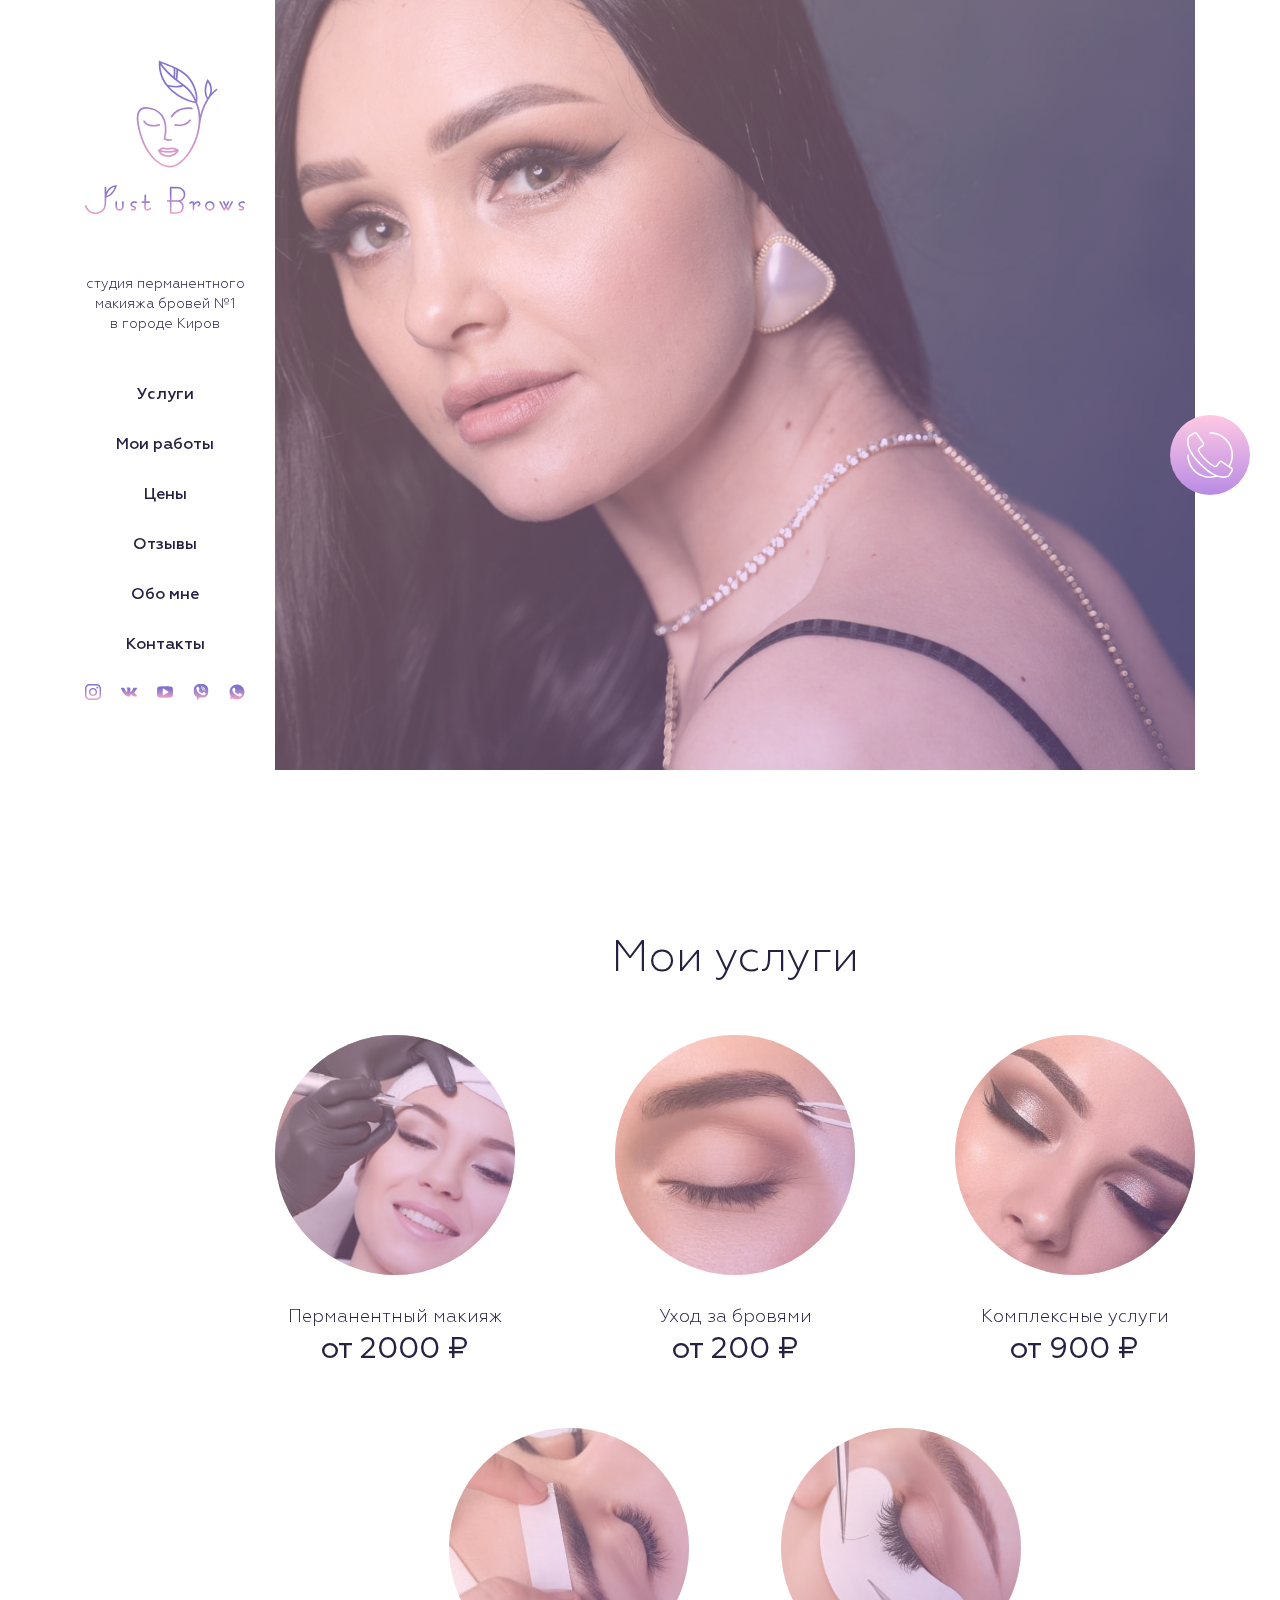
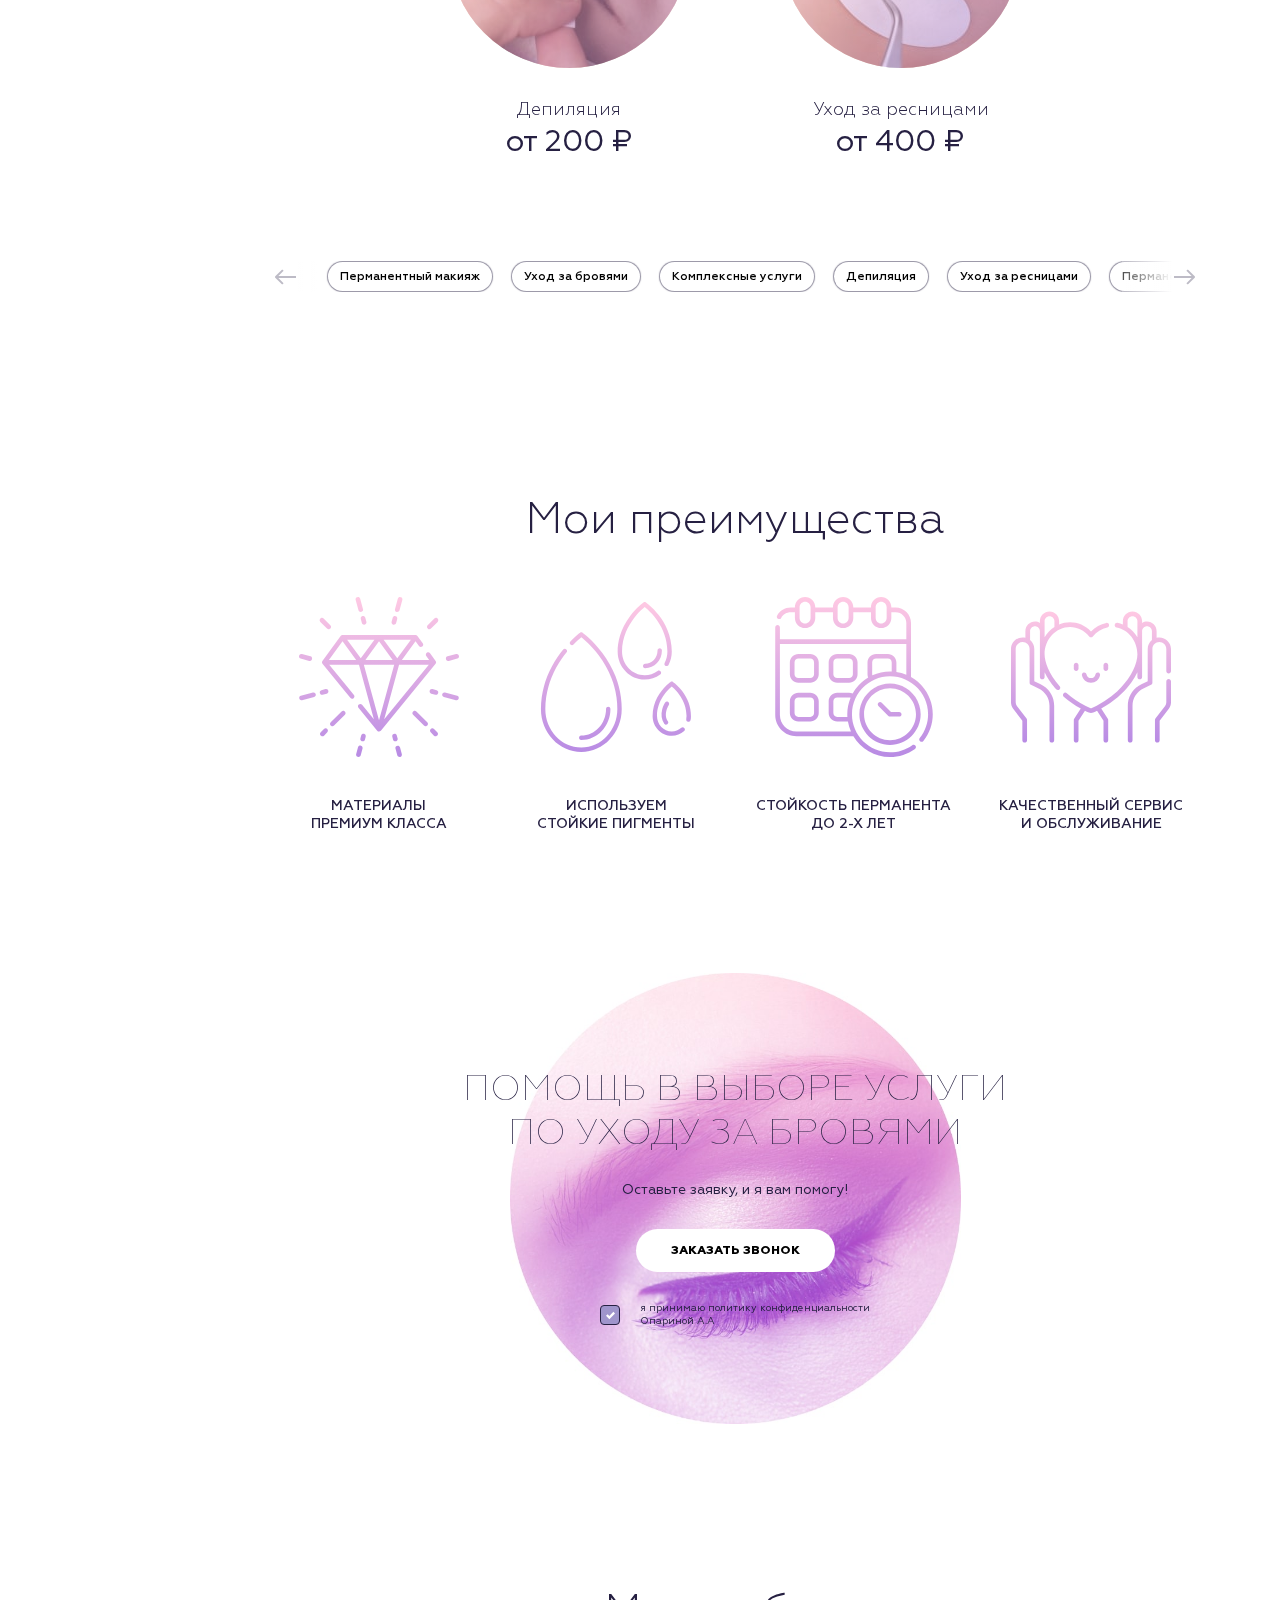
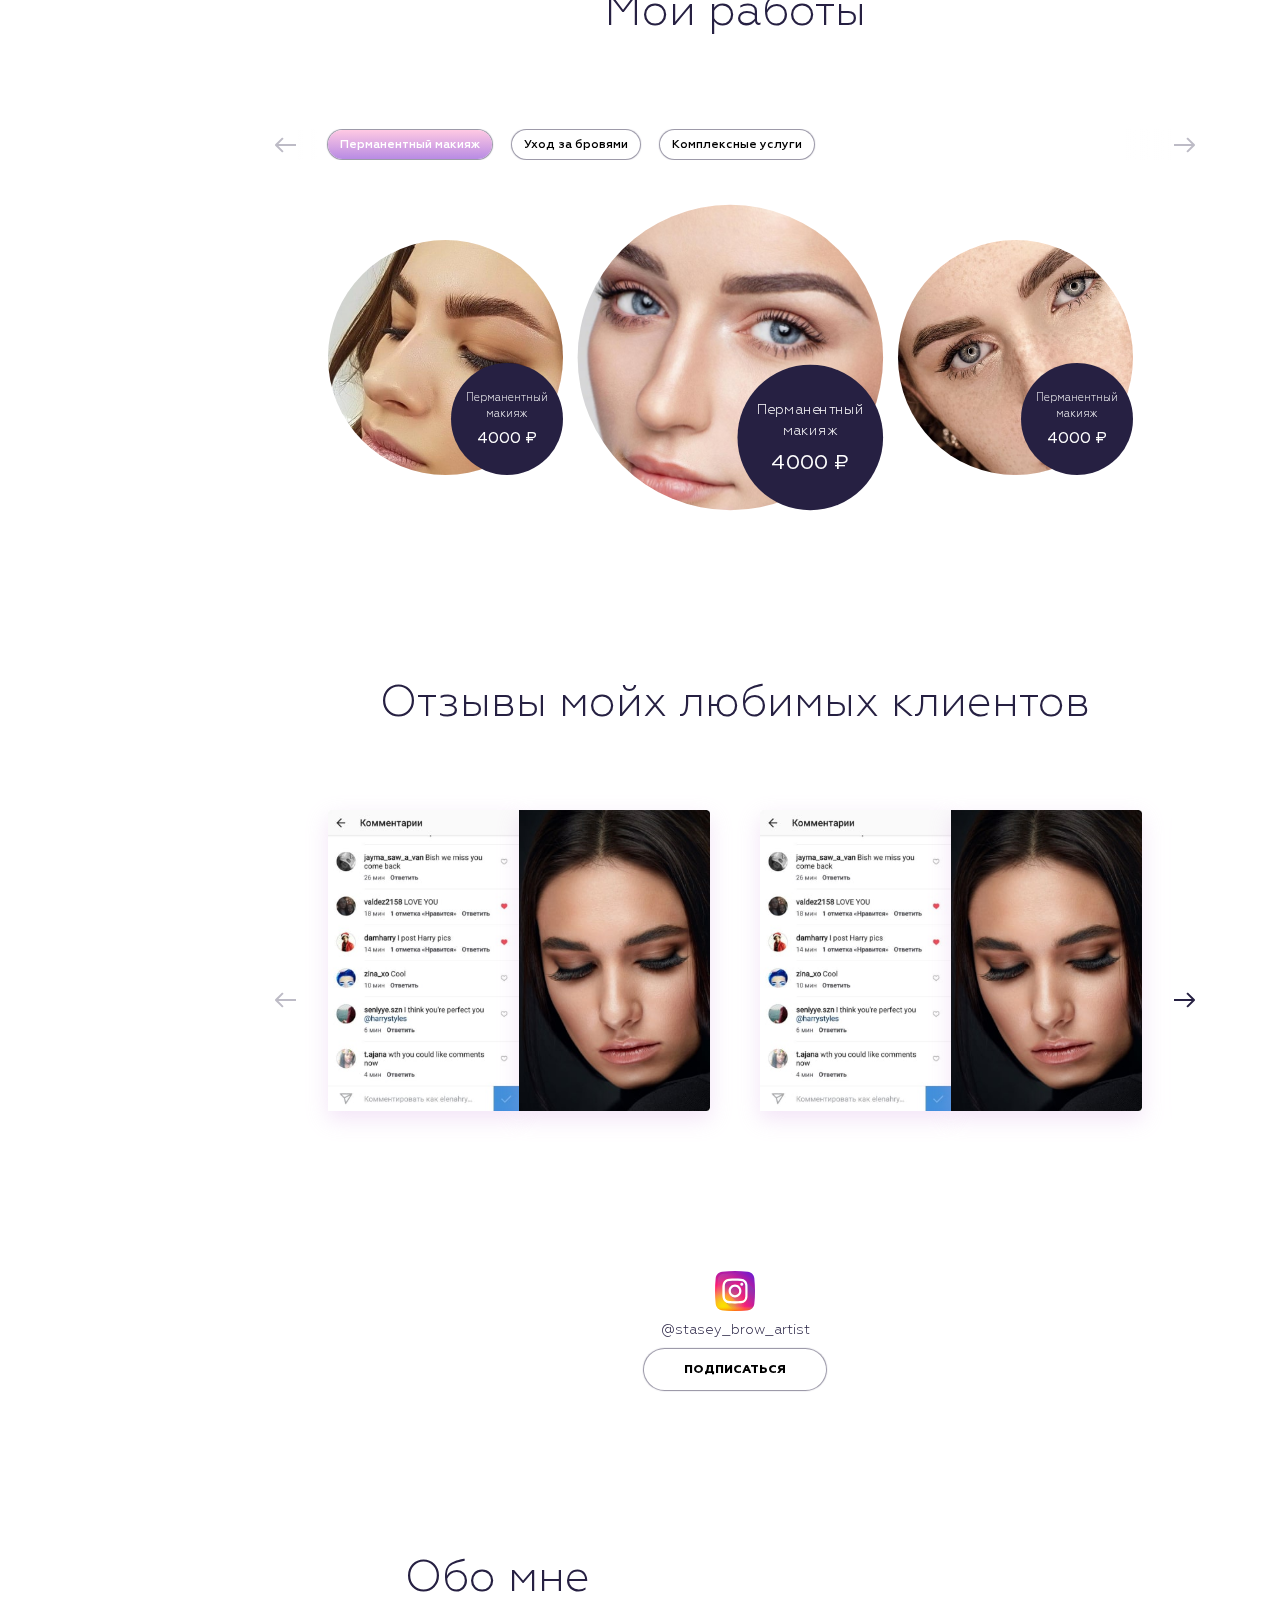
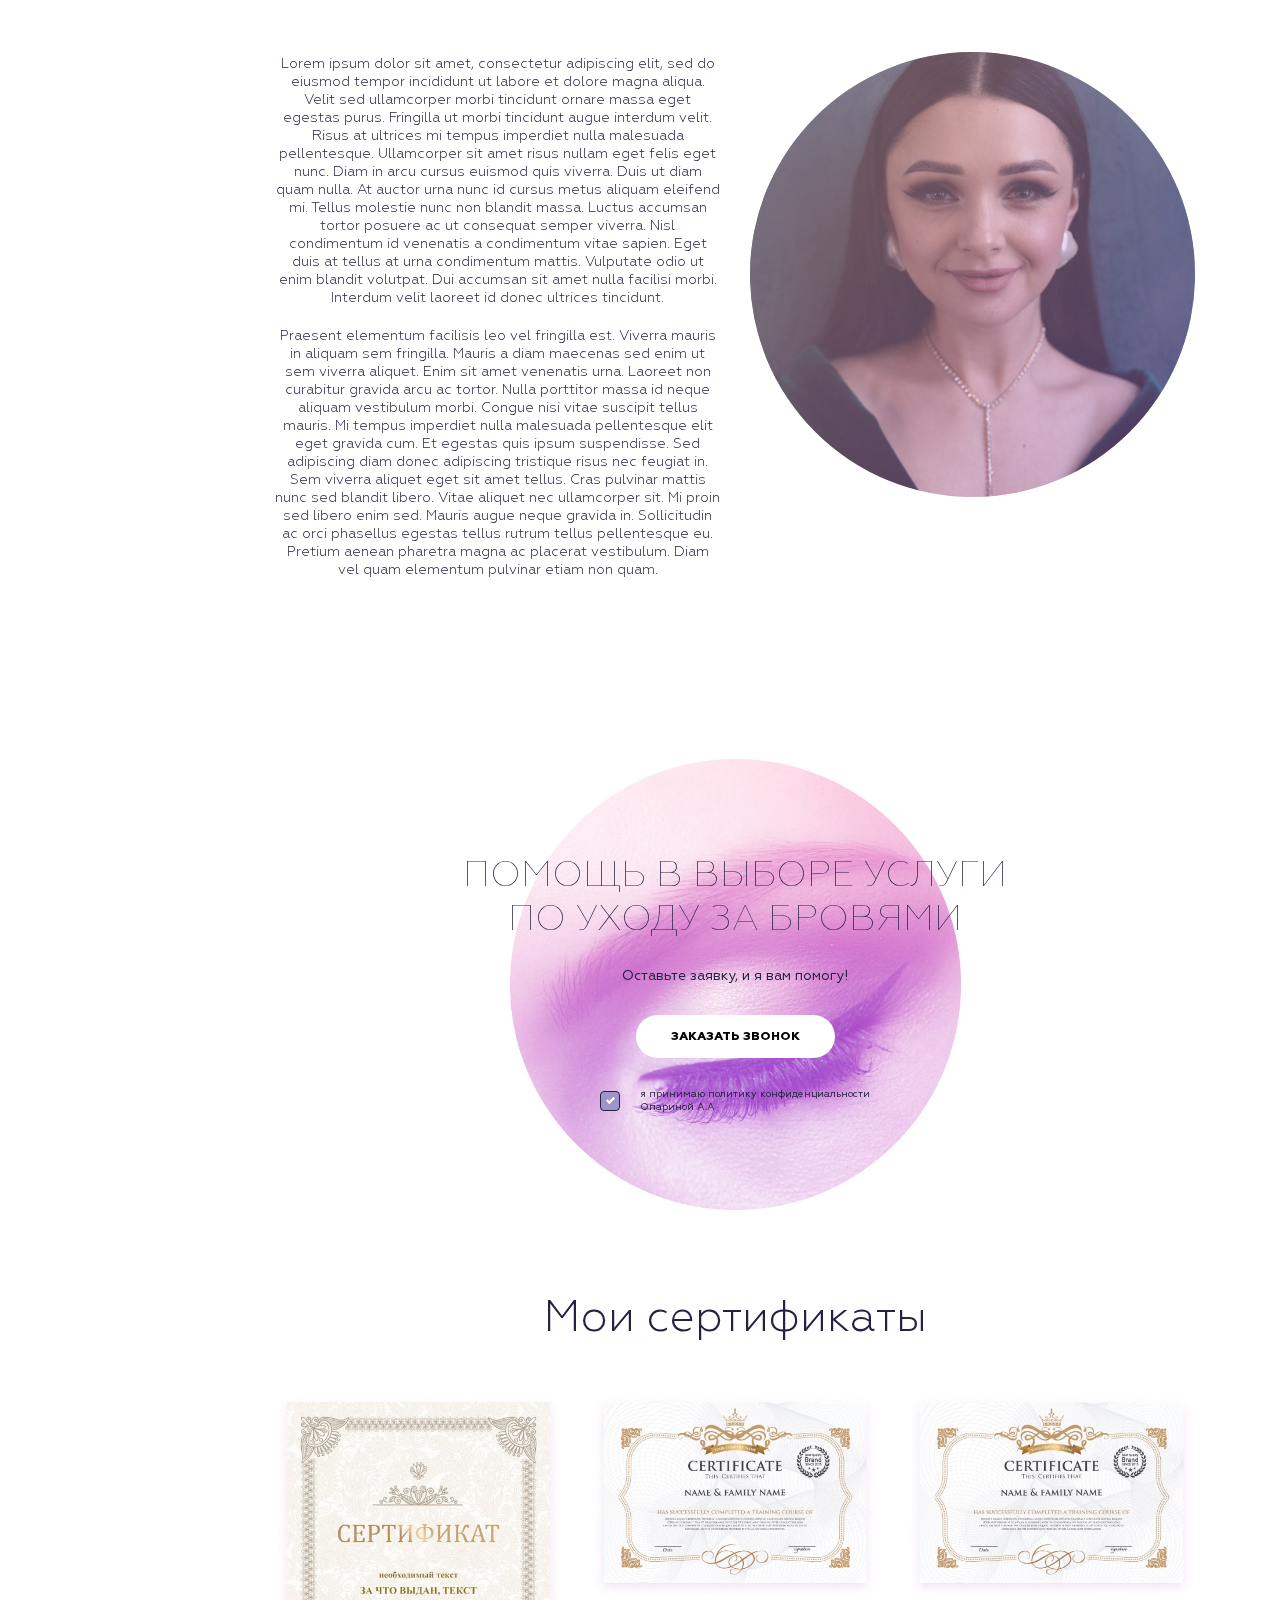
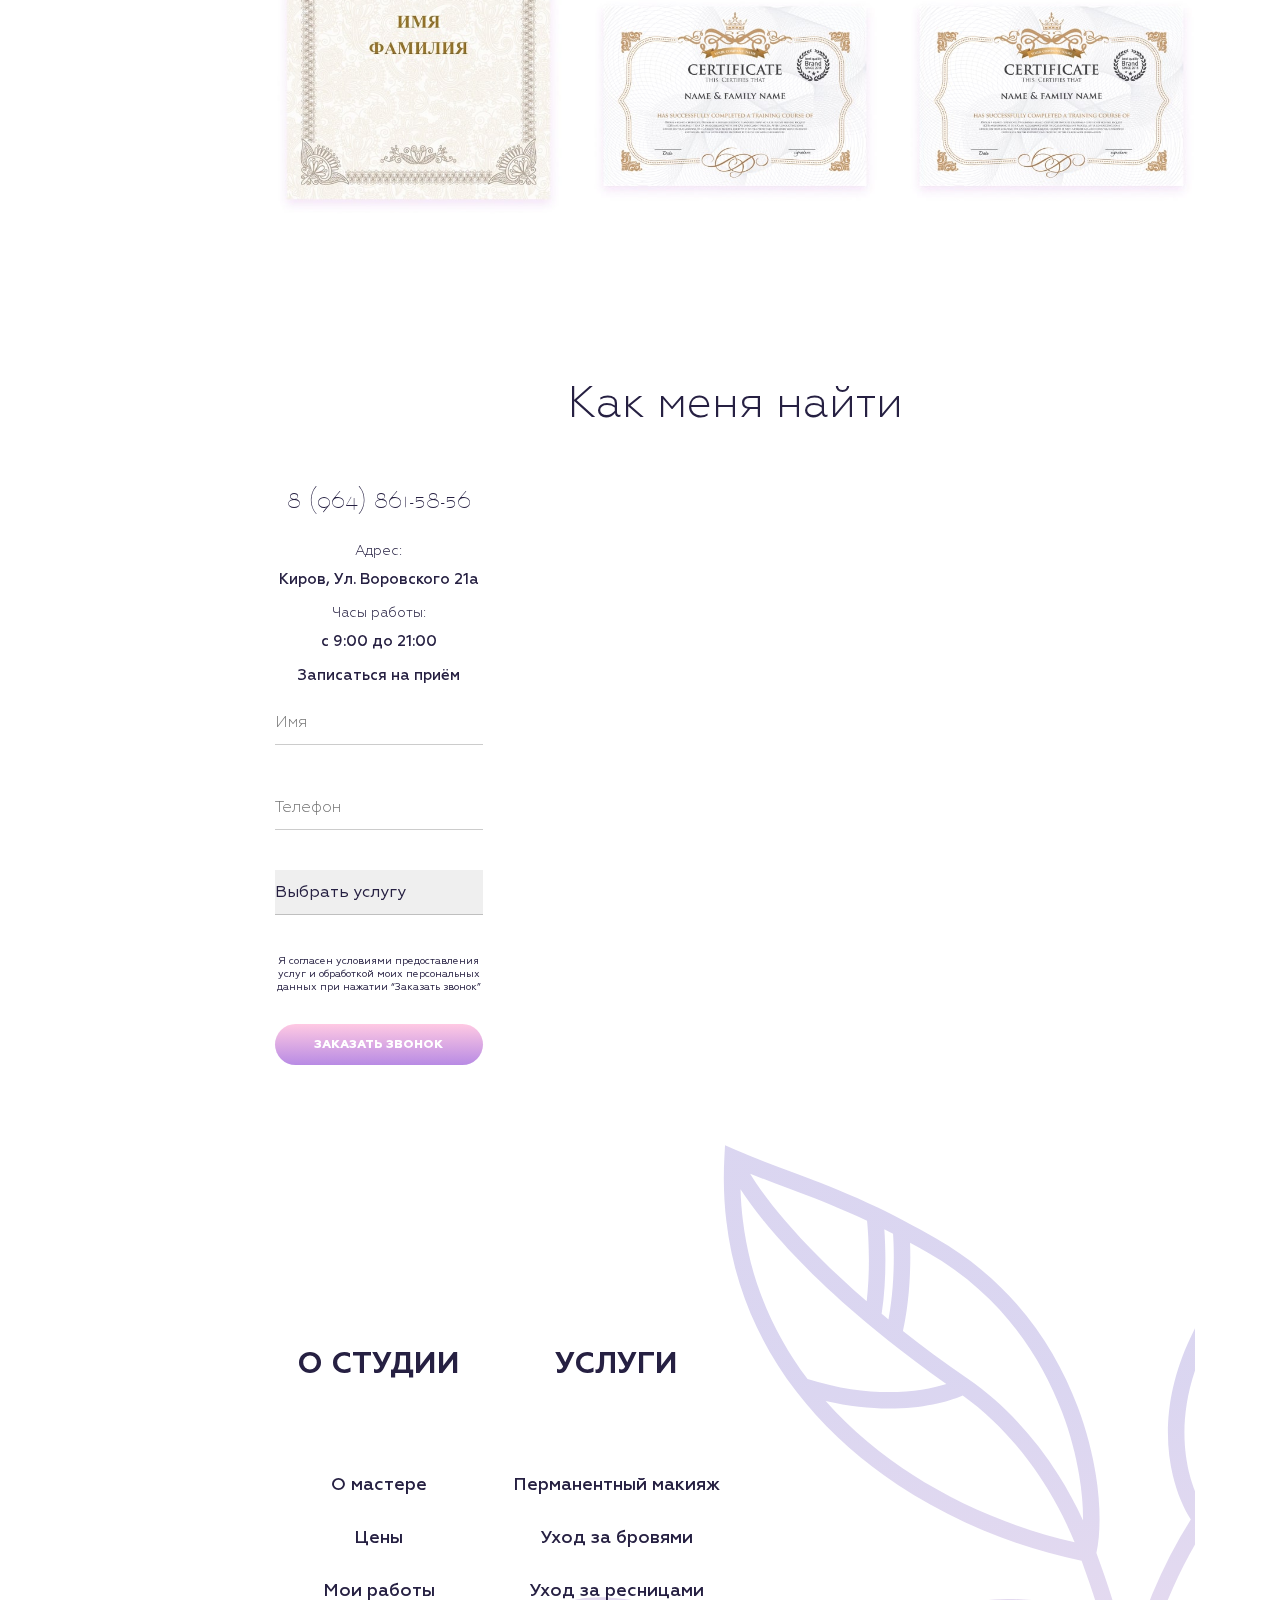
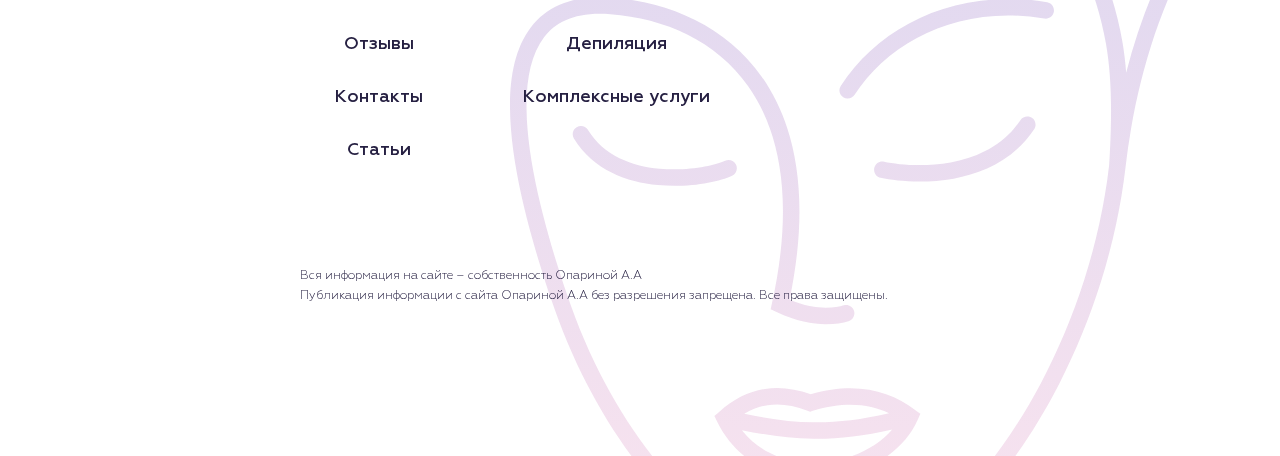
==== commit bfdd1b3c: "pravki" ====
--- a/index.html
+++ b/index.html
@@ -406,7 +406,7 @@
             </div>
           </section>
 
-          <section class="works">
+          <section class="works js-work-parent">
             <h2 class="title works__title">
               Мои работы
             </h2>
@@ -416,94 +416,23 @@
                 <div class="swiper-wrapper">
 
                   <div class="swiper-slide tags-slide">
-                    <a href="#" class="btn btn-border tags__btn">
+                    <a href="#" class="btn btn-border tags__btn js-work-link">
                       Перманентный макияж
                     </a>
                   </div>
 
                   <div class="swiper-slide tags-slide">
-                    <a href="#" class="btn btn-border tags__btn">
+                    <a href="#" class="btn btn-border tags__btn js-work-link">
                       Уход за бровями
                     </a>
                   </div>
 
                   <div class="swiper-slide tags-slide">
-                    <a href="#" class="btn btn-border tags__btn">
+                    <a href="#" class="btn btn-border tags__btn js-work-link">
                       Комплексные услуги
                     </a>
                   </div>
 
-                  <div class="swiper-slide tags-slide">
-                    <a href="#" class="btn btn-border tags__btn">
-                      Депиляция
-                    </a>
-                  </div>
-
-                  <div class="swiper-slide tags-slide">
-                    <a href="#" class="btn btn-border tags__btn">
-                      Уход за ресницами
-                    </a>
-                  </div>
-
-                  <div class="swiper-slide tags-slide">
-                    <a href="#" class="btn btn-border tags__btn">
-                      Перманентный макияж
-                    </a>
-                  </div>
-
-                  <div class="swiper-slide tags-slide">
-                    <a href="#" class="btn btn-border tags__btn">
-                      Уход за бровями
-                    </a>
-                  </div>
-
-                  <div class="swiper-slide tags-slide">
-                    <a href="#" class="btn btn-border tags__btn">
-                      Комплексные услуги
-                    </a>
-                  </div>
-
-                  <div class="swiper-slide tags-slide">
-                    <a href="#" class="btn btn-border tags__btn">
-                      Депиляция
-                    </a>
-                  </div>
-
-                  <div class="swiper-slide tags-slide">
-                    <a href="#" class="btn btn-border tags__btn">
-                      Уход за ресницами
-                    </a>
-                  </div>
-
-                  <div class="swiper-slide tags-slide">
-                    <a href="#" class="btn btn-border tags__btn">
-                      Перманентный макияж
-                    </a>
-                  </div>
-
-                  <div class="swiper-slide tags-slide">
-                    <a href="#" class="btn btn-border tags__btn">
-                      Уход за бровями
-                    </a>
-                  </div>
-
-                  <div class="swiper-slide tags-slide">
-                    <a href="#" class="btn btn-border tags__btn">
-                      Комплексные услуги
-                    </a>
-                  </div>
-
-                  <div class="swiper-slide tags-slide">
-                    <a href="#" class="btn btn-border tags__btn">
-                      Депиляция
-                    </a>
-                  </div>
-
-                  <div class="swiper-slide tags-slide">
-                    <a href="#" class="btn btn-border tags__btn">
-                      Уход за ресницами
-                    </a>
-                  </div>
 
                 </div>
 
@@ -517,89 +446,264 @@
               </div>
 
             </aside>
-            <div class="swiper-works">
-              <div class="swiper-wrapper">
-
-                <div class="swiper-slide">
-
-                  <a href="#" class="works__img" style="background-image: url('img/work1.jpg');">
-                    <div class="works__info">
-                      <p class="works__name">
-                        Перманентный <br>
-                        макияж
-                      </p>
-                      <p class="works__price">
-                        4000 ₽
-                      </p>
-                    </div>
-                  </a>
-
-                </div>
-
-                <div class="swiper-slide">
-                  <a href="#" class="works__img" style="background-image: url('img/work2.jpg');">
-                    <div class="works__info">
-                      <p class="works__name">
-                        Перманентный <br>
-                        макияж
-                      </p>
-                      <p class="works__price">
-                        4000 ₽
-                      </p>
-                    </div>
-                  </a>
-                </div>
-
-                <div class="swiper-slide">
-
-                  <a href="#" class="works__img" style="background-image: url('img/work3.jpg');">
-                    <div class="works__info">
-                      <p class="works__name">
-                        Перманентный <br>
-                        макияж
-                      </p>
-                      <p class="works__price">
-                        4000 ₽
-                      </p>
-                    </div>
-                  </a>
-
-                </div>
-
-                <div class="swiper-slide">
-                  <a href="#" class="works__img" style="background-image: url('img/work2.jpg');">
-                    <div class="works__info">
-                      <p class="works__name">
-                        Перманентный <br>
-                        макияж
-                      </p>
-                      <p class="works__price">
-                        4000 ₽
-                      </p>
-                    </div>
-                  </a>
-                </div>
-
-                <div class="swiper-slide">
-
-                  <a href="#" class="works__img" style="background-image: url('img/work3.jpg');">
-                    <div class="works__info">
-                      <p class="works__name">
-                        Перманентный <br>
-                        макияж
-                      </p>
-                      <p class="works__price">
-                        4000 ₽
-                      </p>
-                    </div>
-                  </a>
-
-                </div>
-
-
-              </div>
-
-            </div>
+            <div class="js-work-tab">
+              <div class="swiper-works">
+                <div class="swiper-wrapper">
+
+                  <div class="swiper-slide">
+
+                    <a href="#" class="works__img" style="background-image: url('img/work1.jpg');">
+                      <div class="works__info">
+                        <p class="works__name">
+                          Перманентный <br>
+                          макияж
+                        </p>
+                        <p class="works__price">
+                          4000 ₽
+                        </p>
+                      </div>
+                    </a>
+
+                  </div>
+
+                  <div class="swiper-slide">
+                    <a href="#" class="works__img" style="background-image: url('img/work2.jpg');">
+                      <div class="works__info">
+                        <p class="works__name">
+                          Перманентный <br>
+                          макияж
+                        </p>
+                        <p class="works__price">
+                          4000 ₽
+                        </p>
+                      </div>
+                    </a>
+                  </div>
+
+                  <div class="swiper-slide">
+
+                    <a href="#" class="works__img" style="background-image: url('img/work3.jpg');">
+                      <div class="works__info">
+                        <p class="works__name">
+                          Перманентный <br>
+                          макияж
+                        </p>
+                        <p class="works__price">
+                          4000 ₽
+                        </p>
+                      </div>
+                    </a>
+
+                  </div>
+
+                  <div class="swiper-slide">
+                    <a href="#" class="works__img" style="background-image: url('img/work2.jpg');">
+                      <div class="works__info">
+                        <p class="works__name">
+                          Перманентный <br>
+                          макияж
+                        </p>
+                        <p class="works__price">
+                          4000 ₽
+                        </p>
+                      </div>
+                    </a>
+                  </div>
+
+                  <div class="swiper-slide">
+
+                    <a href="#" class="works__img" style="background-image: url('img/work3.jpg');">
+                      <div class="works__info">
+                        <p class="works__name">
+                          Перманентный <br>
+                          макияж
+                        </p>
+                        <p class="works__price">
+                          4000 ₽
+                        </p>
+                      </div>
+                    </a>
+
+                  </div>
+
+
+                </div>
+
+              </div>
+            </div>
+
+            <div class="js-work-tab">
+              <div class="swiper-works">
+                <div class="swiper-wrapper">
+
+                  <div class="swiper-slide">
+
+                    <a href="#" class="works__img" style="background-image: url('img/work1.jpg');">
+                      <div class="works__info">
+                        <p class="works__name">
+                          Перманентный <br>
+                          макияж
+                        </p>
+                        <p class="works__price">
+                          4000 ₽
+                        </p>
+                      </div>
+                    </a>
+
+                  </div>
+
+                  <div class="swiper-slide">
+                    <a href="#" class="works__img" style="background-image: url('img/work2.jpg');">
+                      <div class="works__info">
+                        <p class="works__name">
+                          Перманентный <br>
+                          макияж
+                        </p>
+                        <p class="works__price">
+                          4000 ₽
+                        </p>
+                      </div>
+                    </a>
+                  </div>
+
+                  <div class="swiper-slide">
+
+                    <a href="#" class="works__img" style="background-image: url('img/work3.jpg');">
+                      <div class="works__info">
+                        <p class="works__name">
+                          Перманентный <br>
+                          макияж
+                        </p>
+                        <p class="works__price">
+                          4000 ₽
+                        </p>
+                      </div>
+                    </a>
+
+                  </div>
+
+                  <div class="swiper-slide">
+                    <a href="#" class="works__img" style="background-image: url('img/work2.jpg');">
+                      <div class="works__info">
+                        <p class="works__name">
+                          Перманентный <br>
+                          макияж
+                        </p>
+                        <p class="works__price">
+                          4000 ₽
+                        </p>
+                      </div>
+                    </a>
+                  </div>
+
+                  <div class="swiper-slide">
+
+                    <a href="#" class="works__img" style="background-image: url('img/work3.jpg');">
+                      <div class="works__info">
+                        <p class="works__name">
+                          Перманентный <br>
+                          макияж
+                        </p>
+                        <p class="works__price">
+                          4000 ₽
+                        </p>
+                      </div>
+                    </a>
+
+                  </div>
+
+
+                </div>
+
+              </div>
+            </div>
+
+            <div class="js-work-tab">
+              <div class="swiper-works">
+                <div class="swiper-wrapper">
+
+                  <div class="swiper-slide">
+
+                    <a href="#" class="works__img" style="background-image: url('img/work1.jpg');">
+                      <div class="works__info">
+                        <p class="works__name">
+                          Перманентный <br>
+                          макияж
+                        </p>
+                        <p class="works__price">
+                          4000 ₽
+                        </p>
+                      </div>
+                    </a>
+
+                  </div>
+
+                  <div class="swiper-slide">
+                    <a href="#" class="works__img" style="background-image: url('img/work2.jpg');">
+                      <div class="works__info">
+                        <p class="works__name">
+                          Перманентный <br>
+                          макияж
+                        </p>
+                        <p class="works__price">
+                          4000 ₽
+                        </p>
+                      </div>
+                    </a>
+                  </div>
+
+                  <div class="swiper-slide">
+
+                    <a href="#" class="works__img" style="background-image: url('img/work3.jpg');">
+                      <div class="works__info">
+                        <p class="works__name">
+                          Перманентный <br>
+                          макияж
+                        </p>
+                        <p class="works__price">
+                          4000 ₽
+                        </p>
+                      </div>
+                    </a>
+
+                  </div>
+
+                  <div class="swiper-slide">
+                    <a href="#" class="works__img" style="background-image: url('img/work2.jpg');">
+                      <div class="works__info">
+                        <p class="works__name">
+                          Перманентный <br>
+                          макияж
+                        </p>
+                        <p class="works__price">
+                          4000 ₽
+                        </p>
+                      </div>
+                    </a>
+                  </div>
+
+                  <div class="swiper-slide">
+
+                    <a href="#" class="works__img" style="background-image: url('img/work3.jpg');">
+                      <div class="works__info">
+                        <p class="works__name">
+                          Перманентный <br>
+                          макияж
+                        </p>
+                        <p class="works__price">
+                          4000 ₽
+                        </p>
+                      </div>
+                    </a>
+
+                  </div>
+
+
+                </div>
+
+              </div>
+            </div>
+
           </section>
 
           <section class="reviews-block">
--- a/main.css
+++ b/main.css
@@ -1 +1 @@
-@font-face{font-family:ArTarumianBarak;src:url(fonts/BARAK.ttf) format("truetype");font-weight:400;font-style:normal;font-display:swap}@font-face{font-family:Geometria;src:url(fonts/Geometria-Regular.eot);src:local("../fonts/Geometria Regular"),local("../fonts/Geometria-Regular"),url(fonts/Geometria-Regular.eot?#iefix) format("embedded-opentype"),url(fonts/Geometria-Regular.woff2) format("woff2"),url(fonts/Geometria-Regular.woff) format("woff"),url(fonts/Geometria-Regular.ttf) format("truetype");font-weight:400;font-style:normal;font-display:swap}@font-face{font-family:Geometria;src:url(fonts/Geometria-Medium.eot);src:local("../fonts/Geometria Medium"),local("../fonts/Geometria-Medium"),url(fonts/Geometria-Medium.eot?#iefix) format("embedded-opentype"),url(fonts/Geometria-Medium.woff2) format("woff2"),url(fonts/Geometria-Medium.woff) format("woff"),url(fonts/Geometria-Medium.ttf) format("truetype");font-weight:500;font-style:normal;font-display:swap}@font-face{font-family:Geometria;src:url(fonts/Geometria-Light.eot);src:local("../fonts/Geometria Light"),local("../fonts/Geometria-Light"),url(fonts/Geometria-Light.eot?#iefix) format("embedded-opentype"),url(fonts/Geometria-Light.woff2) format("woff2"),url(fonts/Geometria-Light.woff) format("woff"),url(fonts/Geometria-Light.ttf) format("truetype");font-weight:300;font-style:normal;font-display:swap}@font-face{font-family:Geometria;src:url(fonts/Geometria-Light.eot);src:local("../fonts/Geometria Thin"),local("../fonts/Geometria-Thin"),url(fonts/Geometria-Thin.eot?#iefix) format("embedded-opentype"),url(fonts/Geometria-Thin.woff) format("woff"),url(fonts/Geometria-Thin.ttf) format("truetype");font-weight:200;font-style:normal;font-display:swap}@font-face{font-family:Geometria;src:url(fonts/Geometria-Bold.eot);src:local("../fonts/Geometria Bold"),local("../fonts/Geometria-Bold"),url(fonts/Geometria-Bold.eot?#iefix) format("embedded-opentype"),url(fonts/Geometria-Bold.woff2) format("woff2"),url(fonts/Geometria-Bold.woff) format("woff"),url(fonts/Geometria-Bold.ttf) format("truetype");font-weight:700;font-style:normal;font-display:swap}@font-face{font-family:Geometria;src:url(fonts/Geometria-ExtraBold.eot);src:local("../fonts/Geometria ExtraBold"),local("../fonts/Geometria-ExtraBold"),url(fonts/Geometria-ExtraBold.eot?#iefix) format("embedded-opentype"),url(fonts/Geometria-ExtraBold.woff2) format("woff2"),url(fonts/Geometria-ExtraBold.woff) format("woff"),url(fonts/Geometria-ExtraBold.ttf) format("truetype");font-weight:800;font-style:normal;font-display:swap}*,:after,:before{box-sizing:border-box}ol[class],ul[class]{padding:0}blockquote,body,dd,dl,figcaption,figure,h1,h2,h3,h4,h5,h6,li,ol[class],p,ul[class]{margin:0}body,html{min-height:100vh;scroll-behavior:smooth;text-rendering:optimizeSpeed;line-height:1.5;font-family:Geometria,sans-serif;overflow-x:hidden;color:#262042}body.lock,html.lock{overflow:hidden}ol[class],ul[class]{list-style:none}a{color:#262042;transition:all .2s}a,a:hover{text-decoration:none}a:hover{color:#574a98}a:not([class]){text-decoration-skip-ink:auto}img{max-width:100%;display:block}.sidebar-bg{width:100%;height:100%}.sidebar-bg,.sidebar-bg:before{z-index:999;position:fixed;top:0;left:0;right:0;bottom:0;animation:opacity .5s}.sidebar-bg:before{content:"";background:rgba(0,0,0,.5)}button,input,select,textarea{font:inherit;color:#262042}button,button:active,button:focus,button:hover,input,input:active,input:focus,input:hover,textarea,textarea:active,textarea:focus,textarea:hover{cursor:pointer;border:none;outline:none}button,button:active,button:focus,button:hover{-webkit-appearance:none;-moz-appearance:none;appearance:none}textarea{resize:none}@media(prefers-reduced-motion:reduce){*{animation-duration:.01ms!important;animation-iteration-count:1!important;transition-duration:.01ms!important;scroll-behavior:auto!important}}.animationShow{animation:showTabs .6s}.animationHide{animation:hideTabs .6s}@keyframes showTabs{0%{opacity:0}to{opacity:1}}@keyframes hideTabs{0%{opacity:1}to{opacity:0}}@keyframes bot-to-top{0%{opacity:0;transform:translateY(100px)}to{opacity:1;transform:translateY(0)}}@keyframes top-to-bot{0%{opacity:0;transform:translateY(-100px)}to{opacity:1;transform:translateY(0)}}@keyframes r-to-l{0%{opacity:0;transform:translateX(360px)}to{opacity:1;transform:translateX(0)}}@keyframes opacity{0%{opacity:0}to{opacity:1}}.advantage-block{padding:100px 0}.advantage-item{display:flex;flex-direction:column;align-items:center}.advantage-item__name{display:flex;width:100%;justify-content:center;margin-top:60px;font-weight:500;font-size:18px;line-height:23px;text-align:center}@media screen and (max-width:1599px){.advantage-block{padding:80px 0}.advantage-item__name{margin-top:40px;font-size:14px;line-height:18px}}@media screen and (max-width:991px){.advantage-block{padding:60px 0}.advantage-item__name{margin-top:30px;font-size:12px;line-height:17px}}@media screen and (max-width:767px){.advantage-block{padding:50px 0 0}.advantage-item__name{margin-top:20px;margin-bottom:60px;font-size:10px;line-height:13px}}.about,.about-block{padding:100px 0}.about-block__info{padding:80px 0}.about-block__info p{margin-bottom:20px;text-align:center;font-weight:300;font-size:14px;line-height:18px}.about-block__img{width:auto;display:inline-block;margin:0 auto;border-radius:50%}.about-block__img:before,.about-block__img img{border-radius:50%}.about-block__info{padding:0}@media screen and (max-width:1199px){.about,.about-block{padding:80px 0}.about-block__info{padding:0 0 40px}.about-block__info p{margin-bottom:20px;text-align:center;font-weight:300;font-size:14px;line-height:18px}}@media screen and (max-width:767px){.about,.about-block{padding:50px 0}.about-block__info{padding:0 0 40px}.about-block__info p{margin-bottom:20px;text-align:center;font-weight:300;font-size:12px;line-height:17px}}.article{padding:100px 0}.article__img{margin:0 auto 50px;display:flex;justify-content:center}.article__content{font-weight:300;font-size:14px;line-height:18px;text-align:center;display:flex;flex-direction:column;align-items:center;margin-bottom:50px}.article__content p{margin-bottom:15px;max-width:800px}.article__content h2{margin-bottom:50px;max-width:800px}.article__images{width:83%;margin-top:50px}.article-item{margin-bottom:80px;display:flex;flex-direction:column;align-items:center}.article-item__img{display:flex;justify-content:center;align-items:center;width:100%;margin-bottom:20px}.article-item__img img{object-fit:cover}.article-item__name{margin:0 auto 15px;max-width:430px;font-weight:500;font-size:18px;line-height:23px;-webkit-line-clamp:1;line-clamp:1;height:26px}.article-item__descr,.article-item__name{text-align:center;display:flex;justify-content:center;overflow:hidden;text-overflow:ellipsis;display:-moz-box;-moz-box-orient:vertical;display:-webkit-box;-webkit-box-orient:vertical;box-orient:vertical}.article-item__descr{margin:0 auto 20px;padding:0 15px;max-width:500px;font-weight:300;font-size:14px;line-height:18px;-webkit-line-clamp:2;line-clamp:2;height:37px}.article-item__btn{margin:0 auto;padding:13px 50px}@media screen and (max-width:991px){.article{padding:75px 0}.article-item{margin-bottom:60px}}@media screen and (max-width:575px){.article{padding:50px 0}.article__img{margin:0 auto 20px}.article__content{font-size:12px;line-height:15px;align-items:center;margin-bottom:30px}.article__content h2,.article__content p{margin-bottom:15px}.article__images{width:80%;margin-top:10px}.article-item{margin-bottom:40px}.article-item__name{font-size:14px;line-height:18px;height:19px}.article-item__descr{margin:0 auto 20px;padding:0;-webkit-line-clamp:3;line-clamp:3;font-size:12px;line-height:15px;height:45px}.article-item__btn{margin:0 auto;padding:13px 50px}}.board-video{display:flex;align-items:center}.board-video__board{justify-content:space-between}.board-video__content{width:100%}.board-video__content>iframe{width:100%;height:100%;min-height:350px;border:none}.video{position:relative;width:100%;height:0;padding-bottom:56.25%;background-color:#000}.video__link,.video__media{position:absolute;top:0;left:0;width:100%;height:100%}.video__media{border:none}.video__button{position:absolute;top:50%;left:50%;z-index:1;display:none;padding:0;width:68px;height:48px;border:none;background-color:transparent;transform:translate(-50%,-50%);cursor:pointer}.video__button:focus{outline:none}.video__button-shape{fill:#212121;fill-opacity:.8}.video__button-icon{fill:#fff}.video:hover .video__button-shape,.video__button:focus .video__button-shape{fill:red;fill-opacity:1}.video--enabled{cursor:pointer}.video--enabled .video__button{display:block}@media screen and (max-width:1440px){.board-video__content>iframe{min-height:calc(29.04903px + 22.28826vw)}}@media screen and (max-width:767px){.board-video__content>iframe{min-height:300px}}.banner{margin-bottom:100px}.banner__logo,.banner__text{display:none}.banner__img{background-position:50%;background-repeat:no-repeat;background-size:cover;width:100%;height:1020px;position:relative}.banner__img img{width:100%;height:100%;object-fit:cover}@media screen and (max-width:1920px){.banner{margin-bottom:90px}.banner__img{height:800px}}@media screen and (max-width:1599px){.banner{margin-bottom:80px}.banner__img{height:770px}}@media screen and (max-width:1199px){.banner{position:relative;width:100vw;max-width:100vw;margin-left:calc(468.39614px - 50.24155vw)}.banner__text{bottom:160px;width:100%;margin:0;padding:0 60px;font-size:24px;line-height:30px;text-align:center;color:#fff;text-shadow:0 4px 8px rgba(24,0,55,.5)}.banner__logo,.banner__text{display:block;position:absolute}.banner__logo{z-index:10;top:40px;left:calc(50% - 63px)}}@media screen and (max-width:991px){.banner{width:100vw;max-width:100vw;margin-left:calc(350.16592px - 50.67265vw)}}@media screen and (max-width:767px){.banner{width:100vw;max-width:100vw;margin-left:calc(259.52356px - 50.78534vw)}.banner__text{bottom:25px;width:100%;margin:0;padding:0 40px;font-size:12px;line-height:15px}.banner__img{height:560px}}@media screen and (max-width:575px){.banner{width:100vw;max-width:100vw;margin-left:-15px}.banner__logo{top:26px}.banner__img{height:480px;background-position:-80px,top}}.btn{display:inline-flex;justify-content:center;align-items:center;background:#fff;color:#000;border-radius:100px;text-transform:uppercase;font-weight:800;font-size:12px;line-height:15px;cursor:pointer}.btn.active,.btn:hover{background:linear-gradient(1turn,#b88be4,#ffc9e3);color:#fff}.btn-border{background:#fff;box-shadow:0 0 1px 1px rgba(38,32,66,.5)}.btn-border:hover{box-shadow:0 0 1px 1px rgba(38,32,66,0)}.btn-grad{background:linear-gradient(1turn,#b88be4,#ffc9e3);color:#fff;transition:all .3s}.btn-grad:hover{background:linear-gradient(1turn,#924dd6,#ffc9e3);color:#262042}@media screen and (max-width:991px){.btn{font-weight:700}}.bg-gradient{position:relative}.bg-gradient:before{content:"";display:block;position:absolute;top:0;left:0;height:100%;width:100%;background:linear-gradient(310.34deg,#b88be4 12.93%,#ffc9e3 72.18%);background-blend-mode:hard-light;opacity:.4;transition:all .3s}@media screen and (min-width:1600px){.container,.container-lg,.container-md,.container-sm,.container-xl{max-width:1600px}}@media screen and (min-width:1920px){.container,.container-fluid,.container-lg,.container-md,.container-sm,.container-xl{max-width:1920px}}.custom-checkbox{position:absolute;z-index:-1;opacity:0}.custom-checkbox+label{display:inline-flex;align-items:center;user-select:none}.custom-checkbox+label:before{content:"";display:inline-block;width:20px;height:20px;flex-shrink:0;flex-grow:0;border:1px solid transparent;border-radius:4px;margin-right:20px;background:#fff;background-repeat:no-repeat;background-position:50%;background-size:50% 50%;cursor:pointer}.custom-checkbox:not(:disabled):not(:checked)+label:hover:before{border-color:#9f95cc}.custom-checkbox:checked+label:before{border-color:#262042;background-color:#9f95cc;background-image:url("data:image/svg+xml;charset=utf-8,%3Csvg xmlns='http://www.w3.org/2000/svg' viewBox='0 0 8 8'%3E%3Cpath fill='%23fff' d='M6.564.75l-3.59 3.612-1.538-1.55L0 4.26l2.974 2.99L8 2.193z'/%3E%3C/svg%3E")}.certificate{margin:100px 0}.certificate__img{transition:all .2s}.certificate__img:hover{transform:scale(1.1)}@media screen and (max-width:1590px){.certificate{margin:80px 0}}.contacts__item{margin-bottom:65px}.contacts__tel{margin-top:65px;display:block}@media screen and (max-width:1199px){.contacts__item{width:33.333333%;margin-bottom:40px}.contacts__tel{width:100%;margin-top:0;margin-bottom:40px!important;font-size:36px!important;line-height:46px!important}.contacts__content{width:100%;display:flex;flex-wrap:wrap}}@media screen and (max-width:767px){.contacts__item{width:100%;margin-bottom:30px}.contacts__tel{width:100%;margin-top:0;margin-bottom:30px!important;font-size:36px!important;line-height:46px!important}.contacts__content{width:100%;display:flex;flex-wrap:wrap}}.form__input{background-color:#fff;padding:10px 0;width:100%}.form__input,.form__input:active,.form__input:focus,.form__input:hover{border-bottom:1px solid rgba(0,0,0,.2)}.form__input::placeholder{font-weight:300;font-size:16px;line-height:20px}.form__select{width:100%;cursor:pointer;position:relative;display:inline-block;border:none;border-bottom:1px solid rgba(0,0,0,.2);padding:10px 0;-webkit-appearance:none;-moz-appearance:none;appearance:none}.form__select:active,.form__select:focus,.form__select:focus-visible,.form__select:focus-within,.form__select:hover,.form__select:visited{border:none;border-bottom:1px solid rgba(0,0,0,.2)}.form__select::placeholder{font-weight:300;font-size:16px;line-height:20px}.form__select:after{content:"▼";padding:0 8px;font-size:12px;position:absolute;right:8px;top:4px;z-index:1;text-align:center;width:10%;height:100%;pointer-events:none;box-sizing:border-box}.form__agreement{font-size:10px;line-height:13px;margin-bottom:30px;text-align:center}.footer{padding:200px 0 150px;background-image:url(img/foot.svg);background-position:100% 0;background-repeat:no-repeat;background-size:contain}.footer__title{font-size:30px;line-height:38px;text-align:center;margin-bottom:90px}.footer__menu{display:flex;flex-direction:column;margin-bottom:75px}.footer__menu a{font-weight:500;font-size:18px;line-height:23px;margin-bottom:30px;display:block;text-align:center}.footer__copy{margin-left:105px;font-weight:300;font-size:12px;line-height:20px}@media screen and (max-width:1919px){.footer__copy{margin-left:75px}}@media screen and (max-width:1599px){.footer__copy{margin-left:25px}}@media screen and (max-width:1199px){.footer{background-image:none;padding:150px 0}.footer__copy{text-align:center;margin-left:0}.footer__logo{margin-bottom:50px;display:block}}@media screen and (max-width:767px){.footer{padding:100px 0 0}.footer__title{font-weight:300;font-size:18px;line-height:23px;margin-bottom:20px}.footer__menu{margin-bottom:40px}.footer__menu a{font-weight:300;font-size:12px;line-height:15px;margin-bottom:10px}.footer__copy{margin-bottom:40px}}@media screen and (max-width:575px){.footer{padding:30px 0 0}.footer__menu a,.footer__title{text-align:left}}.header{display:flex;flex-direction:column;align-items:center;padding:80px 15px;position:fixed}.header .logo{display:flex;justify-content:center;transition:all .3s;margin-bottom:60px}.header .logo:hover{transform:scale(1.1)}.header__exit{display:none}.header__text{font-weight:300;margin-bottom:80px}.header__menu a,.header__text{text-align:center;font-size:16px;line-height:20px}.header__menu a{display:block;font-weight:500;margin-bottom:30px}.header__social{display:flex;justify-content:center;align-items:center}.header__social a{display:block;margin-right:20px;transition:all .3s}.header__social a:hover{transform:scale(1.2)}.header__social a:last-child,.header__social a:last-of-type{margin-right:0}.header-2 .logo,.header-2 .logo-min{display:none}@media screen and (max-width:1599px){.header{max-width:160px;padding:60px 0}.header__text{font-size:14px;margin-bottom:50px}}@media screen and (max-height:770px){.header{padding:15px 0}.header .logo,.header__text{margin-bottom:15px}.header__text{font-size:12px}.header__menu a{font-size:14px;line-height:17px;margin-bottom:10px}}@media screen and (max-width:1199px){.header{max-width:100%;padding:60px;position:relative}.header__exit{display:block;cursor:pointer;margin-bottom:60px}.header__exit,.header__exit img{transition:all .3s}.header__exit img:hover{transform:rotate(180deg)}.header-2{margin-top:30px}.header-2 .logo{display:flex;justify-content:center}}@media screen and (max-width:767px){.header{padding:60px}.header__exit{display:block;cursor:pointer;margin-bottom:60px}.header__exit,.header__exit img{transition:all .3s}.header__exit img:hover{transform:rotate(180deg)}.header .logo,.header__text{display:none}}@media screen and (max-width:575px){.header-2{width:100%;position:fixed;top:0;left:0;padding:25px;background-color:#fff;z-index:9;margin-top:0}.header-2 .logo{display:none}.header-2 .logo-min{display:flex;justify-content:center}}.kama_breadcrumbs{padding-top:80px;margin-bottom:-50px}.kama_breadcrumbs>div{padding-top:10px;width:100%;display:flex;flex-wrap:wrap;justify-content:center}.kama_breadcrumbs>div span{display:inline-block;font-weight:300;font-size:14px;line-height:18px;opacity:1;transition:all .3s;padding-right:18px;position:relative}.kama_breadcrumbs>div span.kb_sep{padding-right:0}.kama_breadcrumbs>div span.kb_sep:after{content:url(img/arrh.svg);display:inline-block;position:absolute;top:0;right:8px}.kama_breadcrumbs>div span.kb_sep img{display:none}@media screen and (max-width:1599px){.kama_breadcrumbs{margin-bottom:-40px}}@media screen and (max-width:1199px){.kama_breadcrumbs{padding-top:50px;margin-bottom:-30px}}@media screen and (max-width:991px){.kama_breadcrumbs{margin-bottom:-10px}}@media screen and (max-width:767px){.kama_breadcrumbs{margin-bottom:0}}@media screen and (max-width:575px){.kama_breadcrumbs{padding-top:0;opacity:0}}.inst-link{margin-top:50px;font-weight:300;font-size:14px;line-height:18px}.inst-link img{margin:0 0 10px}.inst-link__link{margin-bottom:10px;display:flex;flex-direction:column;align-items:center}.inst-link__btn{padding:13px 40px}.modal{position:fixed;top:0;width:100%;max-width:360px;right:-200%;padding:20px;height:100%;z-index:1000;background-color:#fff;visibility:hidden;opacity:0;-webkit-box-shadow:0 0 10px 4px rgba(0,0,0,.22);-moz-box-shadow:0 0 10px 4px rgba(0,0,0,.22);box-shadow:0 0 10px 4px rgba(0,0,0,.22);transition:all .3s}.modal.active{right:0;visibility:visible;opacity:1}.modal__wrapper{padding:30px;display:flex;flex-direction:column;overflow-x:hidden;align-items:center;width:100%;height:100%}.modal-call__exit{display:block;cursor:pointer;margin-bottom:60px}.modal-call__exit,.modal-call__exit img{transition:all .3s}.modal-call__exit img:hover{transform:rotate(180deg)}.modal-header{position:fixed;top:0;left:-200%;z-index:1000;background-color:#fff;height:100%;overflow-x:hidden;overflow-y:scroll;opacity:0;visibility:hidden;transition:all .3s}.modal-header.active{opacity:1;left:0;visibility:visible}.map{padding:100px 0}.map__tel{font-family:ArTarumianBarak;font-size:36px;line-height:46px;margin-bottom:35px;text-align:center;display:block}.map-form{display:flex;flex-direction:column;align-items:center}.map-form__wrapper span{display:block;width:100%;margin-bottom:40px}.map-form__btn{width:100%;display:flex;padding:13px}.map__text{font-weight:300;font-size:14px;line-height:18px;margin-bottom:10px}.map__text,.map__text-b{text-align:center;display:block}.map__text-b{margin-bottom:15px;font-weight:500;font-size:18px;line-height:23px}.map iframe{width:100%;height:100%;border:none}@media screen and (max-width:1599px){.map{padding:80px 0}.map__text-b{font-size:15px;line-height:19px}.map__tel{font-size:28px;line-height:36px;margin-bottom:25px}}@media screen and (max-width:1199px){.map{padding:80px 0}.map__text{font-size:12px;line-height:15px}.map__text-b{font-size:14px;line-height:18px}.map__tel{font-size:26px;line-height:33px;margin-bottom:20px}.map-form__wrapper span{margin-bottom:25px}}@media screen and (max-width:767px){.map{padding:50px 0}.map-form{margin-bottom:50px}.map iframe{height:470px}}@media screen and (max-width:575px){.map iframe{width:calc(100% + 30px);margin-left:-15px;margin-right:-15px}}.prices{margin-bottom:80px;display:none;transform:scale(0);opacity:0;transition:all .2s}.prices.active{display:block;animation:showTabs .5s;opacity:1;transform:scale(1)}.prices__header{display:flex;width:100%;font-weight:500;font-size:18px;line-height:23px;padding:5px 0;border-bottom:1px solid rgba(0,0,0,.2)}.prices__name{width:30%}.prices__descr{width:55%}.prices__price{width:15%}.prices-item{display:flex;width:100%;font-weight:300;font-size:14px;line-height:18px;padding:20px 0;border-bottom:1px solid rgba(0,0,0,.2)}.prices-item__name{width:30%;padding-right:15px}.prices-item__descr{width:55%;padding-right:15%}.prices-item__price{width:15%;font-size:18px;line-height:23px}.prices-item span{display:none}@media screen and (max-width:1199px){.prices-item__descr{width:55%;padding-right:10%}}@media screen and (max-width:991px){.prices{margin-bottom:70px}.prices__header{font-size:16px;line-height:21px}.prices-item{font-size:12px;line-height:17px;padding:15px 0}.prices-item__price{width:15%;font-size:13px;line-height:17px}}@media screen and (max-width:575px){.prices{margin-bottom:80px}.prices__header{display:flex;width:100%;font-weight:500;font-size:14px;line-height:17px;padding:5px 0;border-bottom:1px solid rgba(0,0,0,.2)}.prices__descr,.prices__name,.prices__price{display:none}.prices-item{display:flex;width:100%;font-weight:300;font-size:10px;line-height:13px;padding:10px 0;flex-wrap:wrap}.prices-item span{display:block;font-size:14px;line-height:18px;font-weight:600;margin-bottom:5px}.prices-item__name{order:1;width:65%;padding-right:15px}.prices-item__descr{margin-top:15px;order:3;width:100%;padding-right:0}.prices-item__price{display:flex;justify-content:end;order:2;width:35%;font-size:12px;line-height:15px;flex-wrap:wrap}.prices-item__price span{width:100%;display:flex;justify-content:end}}.portfolio{padding:100px 0}.portfolio-item{margin-bottom:60px}.portfolio-item__img{position:relative;display:flex;justify-content:center;align-items:center}.portfolio-item__img img{border-radius:50%}.portfolio-item__info{position:absolute;bottom:0;right:15%;background-color:#262042;border-radius:50%;padding:55px 40px;color:#fff;transition:all .2s}.portfolio-item__info:hover{background-color:transparent;color:#262042}.portfolio-item__name{font-weight:300;font-size:18px;line-height:23px;margin-bottom:10px;text-align:center}.portfolio-item__price{font-size:30px;line-height:38px;text-align:center}.js-portfolio-tab{display:none;transform:scale(0);opacity:0;transition:all .2s}.js-portfolio-tab.active{display:flex;animation:showTabs .5s;opacity:1;transform:scale(1)}@media screen and (max-width:1919px){.portfolio-item__info{padding:35px 25px}.portfolio-item__name{font-size:14px;line-height:18px}.portfolio-item__price{font-size:24px;line-height:30px}}@media screen and (max-width:1599px){.portfolio{padding:80px 0}.portfolio-item__info{right:5%}}@media screen and (max-width:767px){.portfolio{padding:50px 0}}@media screen and (max-width:575px){.portfolio-item__info{padding:20px 15px}.portfolio-item__name{font-size:11px;line-height:16px;margin-bottom:5px}.portfolio-item__price{font-size:16px;line-height:22px}}.pagination{display:flex;justify-content:center;align-items:center;margin:0 auto}.pagination a,.pagination span{font-weight:300;font-size:18px;line-height:22px;display:block;margin-right:20px}.pagination a.current,.pagination span.current{font-weight:500;padding-right:0}.pagination>a{font-weight:300;font-size:18px;line-height:22px}.pagination>a.active{font-weight:500}.nav-links,.page404{display:flex;align-items:center}.page404{padding:100px 0 40px;flex-direction:column}.page404__img{margin-bottom:75px}.page404__title{font-weight:300;font-size:18px;line-height:22px;text-align:center}@media screen and (max-width:767px){.page404{padding:70px 0 20px}.page404__img{margin-bottom:40px}.page404__title{font-size:12px;line-height:15px}}.rating-star{display:inline-block}.rating-star li,.rating-star li.active{display:inline-block;width:16px;height:16px;background-size:cover}.rating-star li,.rating-star li.active,.request{background-position:50%;background-repeat:no-repeat}.request{margin:100px 0;position:relative;padding:140px 0;background-size:contain;display:flex;flex-direction:column;align-items:center}.request__title{width:100%;font-weight:200;font-size:75px;line-height:120px;margin:0 0 35px;text-align:center}.request__subtitle{width:100%;font-size:22px;line-height:28px;margin:0 0 50px;text-align:center;font-weight:400}.request__btn{display:inline-block;padding:23px 70px;margin:0 0 50px}.request__checkbox{font-size:10px;line-height:13px}.request__checkbox label{cursor:pointer}@media screen and (max-width:1599px){.request{margin:80px 0;padding:95px 0}.request__title{font-size:49px;line-height:78px;margin:0 0 25px}.request__subtitle{font-size:14px;line-height:18px;margin:0 0 30px}.request__btn{margin:0 0 30px;padding:14px 35px}}@media screen and (max-width:1599px){.request{margin:60px 0;padding:95px 0}.request__title{font-size:36px;line-height:44px;margin:0 0 25px}.request__subtitle{font-size:14px;line-height:18px;margin:0 0 30px}.request__btn{margin:0 0 30px;padding:14px 35px}}@media screen and (max-width:767px){.request{margin:50px 0;padding:95px 0}.request__title{font-size:24px;line-height:30px;margin:0 0 60px}.request__subtitle{font-size:14px;line-height:18px;margin:0 0 60px}.request__btn{margin:0 0 60px;padding:14px 35px}}@media screen and (max-width:575px){.request{margin:50px -130px;padding:100px 130px;width:calc(100% + 260px)}.request__title{font-size:23px;line-height:30px;margin:0 0 45px}.request__subtitle{font-size:14px;line-height:18px;margin:0 0 45px}.request__btn{margin:0 0 60px;padding:14px 35px}}.reviews__next,.reviews__prev{cursor:pointer;position:absolute;top:calc(50% - 8px);z-index:10}.reviews__prev{left:0;transform:rotate(180deg)}.reviews__next{right:0}.reviews-block{padding:60px 0}.reviews-block__slider{position:relative}.reviews-item{display:flex;margin-bottom:80px}.reviews-item__left,.reviews-item__right{width:50%;display:flex}.reviews-item__left img,.reviews-item__right img{box-shadow:0 8px 20px rgba(216,167,227,.3)}.reviews-item__left{justify-content:flex-end;border-radius:6px 0 0 6px}.reviews-item__right{justify-content:flex-start;border-radius:0 6px 6px 0}@media screen and (max-width:575px){.reviews-block{padding:50px 0}.reviews-item{flex-wrap:wrap;box-shadow:none;margin-bottom:50px}.reviews-item__left,.reviews-item__right{width:100%;display:flex;justify-content:center}.reviews-item__left{order:2;border-radius:6px}.reviews-item__left img{box-shadow:0 8px 20px rgba(216,167,227,.3)}.reviews-item__right{border-radius:50%;order:1;margin-bottom:10px}.reviews-item__right img{border-radius:50%;object-fit:cover;width:160px;height:160px}}.swiper-container,.swiper-container-banner,.swiper-container-reviews-tabs,.swiper-container-sertificate,.swiper-container-tags,.swiper-container-tags-2,.swiper-reviews,.swiper-works{margin-left:auto;margin-right:auto;position:relative;overflow:hidden;list-style:none;padding:0 30px;z-index:1;width:95%;height:100%}.swiper-reviews{padding:30px}.swiper-slide-active .banner__text{animation-name:bot-to-top;animation-duration:.5s}.gallery-top{height:600px;width:100%;padding:0}.gallery-top .swiper-slide{background-size:cover;background-position:50%;background-repeat:no-repeat}.swiper-works .swiper-wrapper{padding:60px 0}.swiper-works .swiper-slide{transition:all .3s}.swiper-works .swiper-slide-active{transition:all .3s;transform:scale(1.3);margin-left:15px}.gallery-thumbs .swiper-slide{width:90px;height:90px;opacity:.4;background-size:cover;background-position:50%;background-repeat:no-repeat}.gallery-thumbs{width:100%;height:480px;margin:auto;box-sizing:border-box;padding:10px 0}@media screen and (max-width:1599px){.swiper-works .swiper-wrapper{padding:40px 0}.swiper-works .swiper-slide-active{transition:all .3s;transform:scale(1.3);margin-left:5px}}@media screen and (max-width:1199px){.swiper-works{width:100vw;max-width:100vw;margin-left:calc(465.5px - 50vw)}.swiper-works .swiper-wrapper{padding:90px 0}.swiper-works .swiper-slide-prev{margin-left:-150px}.swiper-works .swiper-slide-next{margin-left:150px}.swiper-works .swiper-slide-active{transform:scale(1.5);margin-left:150px}.swiper-works .swiper-slide:first-child.swiper-slide-active,.swiper-works .swiper-slide:first-of-type.swiper-slide-active{margin-left:0!important}}@media screen and (max-width:991px){.swiper-works{margin-left:calc(350.16592px - 50.67265vw)}.swiper-works .swiper-wrapper{padding:90px 0}.swiper-works .swiper-slide-prev{margin-left:calc(-450.52466px + 27.80269vw)}.swiper-works .swiper-slide-next{margin-left:175px}.swiper-works .swiper-slide-active{transform:scale(1.3);margin-left:calc(96.67265px + 5.38117vw)}.swiper-works .swiper-slide:first-child.swiper-slide-active,.swiper-works .swiper-slide:first-of-type.swiper-slide-active{margin-left:0!important}}@media screen and (max-width:767px){.swiper-works{margin-left:calc(259.52356px - 50.78534vw)}.swiper-works .swiper-wrapper{padding:90px 0}.swiper-works .swiper-slide-prev{margin-left:0}.swiper-works .swiper-slide-active{transform:scale(1.3);margin-left:0}.swiper-works .swiper-slide{margin-left:0;display:flex;justify-content:center}}@media screen and (max-width:575px){.swiper-works{margin-left:-15px}.swiper-works .swiper-wrapper{padding:50px 0}.swiper-works .swiper-slide-prev{margin-left:0}.swiper-works .swiper-slide-active{transform:scale(1.3);margin-left:0}.swiper-works .swiper-slide{margin-left:0;display:flex;justify-content:center}}@media screen and (max-width:575px){.banner{width:100vw;max-width:100vw;margin-left:-15px}.banner__img{height:560px}}@media screen and (max-width:575px){.gallery-top{width:calc(100% + 30px);margin-left:-15px;margin-right:-15px}}.gallery-thumbs .swiper-slide-thumb-active{opacity:1}.swiper-container-tags-2:after,.swiper-container-tags:after{content:"";display:block;width:50px;height:100%;position:absolute;top:0;right:0;z-index:1000;background:#fff;background:-moz-linear-gradient(90deg,hsla(0,0%,100%,.3) 0,#fff 100%);background:-webkit-linear-gradient(90deg,hsla(0,0%,100%,.3),#fff);background:linear-gradient(90deg,hsla(0,0%,100%,.3),#fff)}.swiper-container-tags-2:before,.swiper-container-tags:before{content:"";display:block;width:20px;height:100%;position:absolute;top:0;left:0;z-index:1000;background:#fff;background:-moz-linear-gradient(-90deg,hsla(0,0%,100%,.3) 0,#fff 100%);background:-webkit-linear-gradient(-90deg,hsla(0,0%,100%,.3),#fff);background:linear-gradient(-90deg,hsla(0,0%,100%,.3),#fff)}.swiper-container-banner,.swiper-container-news-block{width:100%;padding:0}.swiper-slide__wauto{text-align:center;width:auto!important}.swiper-button-prev,.swiper-container-rtl .swiper-button-next{left:34px}.swiper-container-vertical>.swiper-wrapper{flex-direction:column}.swiper-container-multirow-column>.swiper-wrapper{flex-wrap:wrap;flex-direction:row}.swiper-button-disabled{opacity:.3!important;cursor:not-allowed!important}.swiper-pagination-bullets{position:absolute;bottom:0!important;display:flex;align-items:center;justify-content:flex-end;right:0;z-index:25}.swiper-pagination-bullet{width:6px;height:6px;display:inline-block;border-radius:100%;background:#000;opacity:.2;z-index:25;margin-right:15px!important}.swiper-pagination-bullet.swiper-pagination-bullet-active{background:#262042;width:12px;height:12px;border-radius:4px;opacity:1;z-index:25}@media screen and (max-width:991px){.swiper-container-tags,.swiper-container-tags-2{width:90%}}@media screen and (max-width:575px){.swiper-container-reviews-tabs{width:calc(100% + 15px);margin-right:-15px}.swiper-container-tags,.swiper-container-tags-2{width:85%}.swiper-container-banner{width:calc(100% + 30px);margin-left:-15px;margin-right:-15px}}.services-block{padding:100px 0}.services-block__items{display:flex;justify-content:space-between;flex-wrap:wrap}.services-item{width:20%;display:flex;flex-direction:column;align-items:center;margin-bottom:60px;position:relative;cursor:pointer}.services-item.active .services-item__img:before,.services-item:hover .services-item__img:before{opacity:0}.services-item__img{border-radius:50%;display:block;width:240px;height:240px;margin:0}.services-item__img:before{border-radius:50%;z-index:1}.services-item__img img{border-radius:50%}.services-item__name{display:block;margin:30px 0 2px;font-weight:300;font-size:18px;line-height:23px;text-align:center}.services-item__price{display:block;font-size:30px;line-height:38px;text-align:center}.js-price-link:before{content:"";position:absolute;top:0;left:0;width:100%;height:100%;z-index:10}@media screen and (max-width:1599px){.services-block{padding:80px 0}.services-block__items{display:flex;justify-content:center;flex-wrap:wrap}.services-item{width:33.3333333%}.services-item:nth-child(5n+1),.services-item:nth-of-type(5n+1){align-items:flex-start}.services-item:nth-child(5n+3),.services-item:nth-of-type(5n+3){align-items:flex-end}.services-item:nth-child(5n+4),.services-item:nth-child(5n+5),.services-item:nth-of-type(5n+4),.services-item:nth-of-type(5n+5){width:36%}}@media screen and (max-width:991px){.services-block{padding:60px 0}.services-block__items{display:flex;justify-content:center;flex-wrap:wrap}.services-item__img{width:200px;height:200px}.services-item__name{margin:15px 0 2px;font-weight:300;font-size:14px;line-height:18px;text-align:center}.services-item__price{display:block;font-size:22px;line-height:28px;text-align:center}}@media screen and (max-width:767px){.services-block{padding:50px 0}.services-item__img{width:140px;height:140px}}@media screen and (max-width:767px){.services-block{padding:50px 0}.services-item{width:100%}.services-item,.services-item:nth-child(5n+1),.services-item:nth-child(5n+3),.services-item:nth-of-type(5n+1),.services-item:nth-of-type(5n+3){align-items:center}.services-item:nth-child(5n+4),.services-item:nth-child(5n+5),.services-item:nth-of-type(5n+4),.services-item:nth-of-type(5n+5){width:100%}.services-item__img{width:auto;height:auto}}@media screen and (max-width:575px){.services-item{margin-bottom:50px}.services-item__img:before{opacity:0}}.service{padding:100px 0}.service__img{display:flex;justify-content:center;border-radius:50%}.service__img img{object-fit:contain}.service__title{margin-bottom:30px!important;justify-content:left!important;text-align:left!important}.service__descr{font-weight:300;font-size:14px;line-height:18px;margin-bottom:50px}.service__price{margin-bottom:50px;font-size:30px;line-height:38px}.service-form{max-width:550px;margin-bottom:50px}.service-form__wrapper{display:flex;flex-wrap:wrap}.service-form__wrapper span{width:50%;padding-right:40px;margin-bottom:30px}.service-form__btn{display:flex;width:100%;padding:13px;justify-content:center;align-items:center;text-align:center}.service-form__text{font-weight:500;font-size:14px;line-height:18px;width:100%;padding-bottom:20px}.service-form__agreement{font-size:10px;line-height:13px;align-items:center}.service__info{font-weight:300;font-size:14px;line-height:18px}.service__info p{padding-bottom:25px}@media screen and (max-width:1199px){.service{padding:80px 0}.service__title{justify-content:center!important;text-align:center!important}.service__descr{text-align:center}.service__info{margin-top:50px}.service .prices{margin-top:50px;margin-bottom:50px}}@media screen and (max-width:991px){.service{padding:60px 0}.service-form{margin-bottom:0}.service-form__wrapper span{width:100%;padding-right:0;margin-bottom:25px}.service-form__btn{width:100%;padding:13px;text-align:center}.service-form__agreement,.service-form__btn{display:flex;justify-content:center;align-items:center}.service-form__agreement{font-size:10px;line-height:13px}.service__info{font-weight:300;font-size:14px;line-height:18px}.service__info p{padding-bottom:25px}}@media screen and (max-width:575px){.service{padding:50px 0}.service-form__text,.service__price{display:flex;justify-content:center;text-align:center;width:100%}.service__price{margin:30px 0 40px}.service__info{margin-top:30px;text-align:center}}.site-nav__burger{display:none}.site-nav__call{position:fixed;right:30px;padding:17px;top:calc(50% - 35px);z-index:100}@media screen and (max-width:1199px){.site-nav__call{padding:13px}.site-nav__call img,.site-nav__call svg{width:34.5px;height:34.5px}.site-nav__burger{display:block;position:fixed;left:30px;padding:20px;top:calc(50% - 35px);z-index:100}}@media screen and (max-width:575px){.site-nav__call{right:20px;padding:8px;top:20px}.site-nav__call img,.site-nav__call svg{width:18px;height:18px}.site-nav__burger{display:block;position:fixed;left:20px;padding:8px;top:20px;z-index:100}.site-nav__burger img,.site-nav__burger svg{width:18px;height:18px}}.sitemap{padding:100px 0}.sitemap a{font-weight:500;font-size:18px;line-height:20px;text-align:center;margin-bottom:20px;display:flex;width:100%;justify-content:center}@media screen and (max-width:767px){.sitemap{padding:50px 0}}.title{font-weight:300;font-size:44px;line-height:55px;text-align:center;display:flex;justify-content:center;margin-bottom:80px}@media screen and (max-width:1599px){.title{margin-bottom:50px}}@media screen and (max-width:991px){.title{font-size:32px;line-height:38px;margin-bottom:40px}}@media screen and (max-width:767px){.title{font-size:28px;line-height:34px}}@media screen and (max-width:575px){.title{font-size:24px;line-height:30px}}.tags,.tags-2{padding:40px 0;position:relative}.tags-2-slide,.tags-slide{width:auto!important;padding-top:1px;padding-bottom:1px;cursor:pointer}.tags-2__btn,.tags__btn{font-weight:500;font-size:12px;line-height:15px;padding:8px 14px;text-transform:none}.tags-2__btn:first-letter,.tags__btn:first-letter{text-transform:uppercase!important}.tags-2__next,.tags-2__prev,.tags__next,.tags__prev{cursor:pointer;position:absolute;top:calc(50% - 8px)}.tags-2__prev,.tags__prev{left:0;transform:rotate(180deg)}.tags-2__next,.tags__next{right:0}@media screen and (max-width:1919px){.tags__btn{font-size:12px;line-height:15px;padding:7px 12px}}@media screen and (max-width:991px){.tags{padding:30px 0}.tags__btn{padding:4px 5px;font-size:11px;line-height:15px}}@media screen and (max-width:575px){.tags{padding:25px 0}.tags__btn{padding:3px 8px;font-size:10px;line-height:14px}}.works{padding:100px 0}.works__img{position:relative;width:400px;height:400px;background-repeat:no-repeat;background-position:50%;background-size:cover;display:block;border-radius:50%}.works__info{position:absolute;bottom:0;right:0;background-color:#262042;border-radius:50%;padding:30px;display:flex;justify-content:center;align-items:center;flex-direction:column;color:#fff;transition:all .2s}.works__info:hover{background-color:transparent;color:#262042}.works__name{font-weight:300;font-size:18px;line-height:23px;margin-bottom:10px;text-align:center}.works__price{font-size:30px;line-height:38px;text-align:center}@media screen and (max-width:1919px){.works__img{width:330px;height:330px}.works__info{padding:35px 25px}.works__name{font-size:14px;line-height:18px}.works__price{font-size:24px;line-height:30px}}@media screen and (max-width:1599px){.works__img{width:235px;height:235px}.works__info{padding:20px 15px}.works__name{font-size:11px;line-height:16px;margin-bottom:5px}.works__price{font-size:16px;line-height:22px}}@media screen and (max-width:1199px){.works{padding:80px 0}.works__img{width:340px;height:340px}.works__info{padding:20px 15px}.works__name{font-size:11px;line-height:16px;margin-bottom:5px}.works__price{font-size:16px;line-height:22px}}@media screen and (max-width:575px){.works{padding:50px 0}.works__img{width:220px;height:220px}}+@font-face{font-family:ArTarumianBarak;src:url(fonts/BARAK.ttf) format("truetype");font-weight:400;font-style:normal;font-display:swap}@font-face{font-family:Geometria;src:url(fonts/Geometria-Regular.eot);src:local("../fonts/Geometria Regular"),local("../fonts/Geometria-Regular"),url(fonts/Geometria-Regular.eot?#iefix) format("embedded-opentype"),url(fonts/Geometria-Regular.woff2) format("woff2"),url(fonts/Geometria-Regular.woff) format("woff"),url(fonts/Geometria-Regular.ttf) format("truetype");font-weight:400;font-style:normal;font-display:swap}@font-face{font-family:Geometria;src:url(fonts/Geometria-Medium.eot);src:local("../fonts/Geometria Medium"),local("../fonts/Geometria-Medium"),url(fonts/Geometria-Medium.eot?#iefix) format("embedded-opentype"),url(fonts/Geometria-Medium.woff2) format("woff2"),url(fonts/Geometria-Medium.woff) format("woff"),url(fonts/Geometria-Medium.ttf) format("truetype");font-weight:500;font-style:normal;font-display:swap}@font-face{font-family:Geometria;src:url(fonts/Geometria-Light.eot);src:local("../fonts/Geometria Light"),local("../fonts/Geometria-Light"),url(fonts/Geometria-Light.eot?#iefix) format("embedded-opentype"),url(fonts/Geometria-Light.woff2) format("woff2"),url(fonts/Geometria-Light.woff) format("woff"),url(fonts/Geometria-Light.ttf) format("truetype");font-weight:300;font-style:normal;font-display:swap}@font-face{font-family:Geometria;src:url(fonts/Geometria-Light.eot);src:local("../fonts/Geometria Thin"),local("../fonts/Geometria-Thin"),url(fonts/Geometria-Thin.eot?#iefix) format("embedded-opentype"),url(fonts/Geometria-Thin.woff) format("woff"),url(fonts/Geometria-Thin.ttf) format("truetype");font-weight:200;font-style:normal;font-display:swap}@font-face{font-family:Geometria;src:url(fonts/Geometria-Bold.eot);src:local("../fonts/Geometria Bold"),local("../fonts/Geometria-Bold"),url(fonts/Geometria-Bold.eot?#iefix) format("embedded-opentype"),url(fonts/Geometria-Bold.woff2) format("woff2"),url(fonts/Geometria-Bold.woff) format("woff"),url(fonts/Geometria-Bold.ttf) format("truetype");font-weight:700;font-style:normal;font-display:swap}@font-face{font-family:Geometria;src:url(fonts/Geometria-ExtraBold.eot);src:local("../fonts/Geometria ExtraBold"),local("../fonts/Geometria-ExtraBold"),url(fonts/Geometria-ExtraBold.eot?#iefix) format("embedded-opentype"),url(fonts/Geometria-ExtraBold.woff2) format("woff2"),url(fonts/Geometria-ExtraBold.woff) format("woff"),url(fonts/Geometria-ExtraBold.ttf) format("truetype");font-weight:800;font-style:normal;font-display:swap}*,:after,:before{box-sizing:border-box}ol[class],ul[class]{padding:0}blockquote,body,dd,dl,figcaption,figure,h1,h2,h3,h4,h5,h6,li,ol[class],p,ul[class]{margin:0}body,html{min-height:100vh;scroll-behavior:smooth;text-rendering:optimizeSpeed;line-height:1.5;font-family:Geometria,sans-serif;overflow-x:hidden;color:#262042}body.lock,html.lock{overflow:hidden}ol[class],ul[class]{list-style:none}a{color:#262042;transition:all .2s}a,a:hover{text-decoration:none}a:hover{color:#574a98}a:not([class]){text-decoration-skip-ink:auto}img{max-width:100%;display:block}.sidebar-bg{width:100%;height:100%}.sidebar-bg,.sidebar-bg:before{z-index:999;position:fixed;top:0;left:0;right:0;bottom:0;animation:opacity .5s}.sidebar-bg:before{content:"";background:rgba(0,0,0,.5)}button,input,select,textarea{font:inherit;color:#262042}button,button:active,button:focus,button:hover,input,input:active,input:focus,input:hover,textarea,textarea:active,textarea:focus,textarea:hover{cursor:pointer;border:none;outline:none}button,button:active,button:focus,button:hover{-webkit-appearance:none;-moz-appearance:none;appearance:none}textarea{resize:none}@media(prefers-reduced-motion:reduce){*{animation-duration:.01ms!important;animation-iteration-count:1!important;transition-duration:.01ms!important;scroll-behavior:auto!important}}.animationShow{animation:showTabs .6s}.animationHide{animation:hideTabs .6s}@keyframes showTabs{0%{opacity:0}to{opacity:1}}@keyframes hideTabs{0%{opacity:1}to{opacity:0}}@keyframes bot-to-top{0%{opacity:0;transform:translateY(100px)}to{opacity:1;transform:translateY(0)}}@keyframes top-to-bot{0%{opacity:0;transform:translateY(-100px)}to{opacity:1;transform:translateY(0)}}@keyframes r-to-l{0%{opacity:0;transform:translateX(360px)}to{opacity:1;transform:translateX(0)}}@keyframes opacity{0%{opacity:0}to{opacity:1}}.advantage-block{padding:100px 0}.advantage-item{display:flex;flex-direction:column;align-items:center}.advantage-item__name{display:flex;width:100%;justify-content:center;margin-top:60px;font-weight:500;font-size:18px;line-height:23px;text-align:center}@media screen and (max-width:1599px){.advantage-block{padding:80px 0}.advantage-item__name{margin-top:40px;font-size:14px;line-height:18px}}@media screen and (max-width:991px){.advantage-block{padding:60px 0}.advantage-item__name{margin-top:30px;font-size:12px;line-height:17px}}@media screen and (max-width:767px){.advantage-block{padding:50px 0 0}.advantage-item__name{margin-top:20px;margin-bottom:60px;font-size:10px;line-height:13px}}.about,.about-block{padding:100px 0}.about-block__info{padding:80px 0}.about-block__info p{margin-bottom:20px;text-align:center;font-weight:300;font-size:14px;line-height:18px}.about-block__img{width:auto;display:inline-block;margin:0 auto;border-radius:50%}.about-block__img:before,.about-block__img img{border-radius:50%}.about-block__info{padding:0}@media screen and (max-width:1199px){.about,.about-block{padding:80px 0}.about-block__info{padding:0 0 40px}.about-block__info p{margin-bottom:20px;text-align:center;font-weight:300;font-size:14px;line-height:18px}}@media screen and (max-width:767px){.about,.about-block{padding:50px 0}.about-block__info{padding:0 0 40px}.about-block__info p{margin-bottom:20px;text-align:center;font-weight:300;font-size:12px;line-height:17px}}.article{padding:100px 0}.article__img{margin:0 auto 50px;display:flex;justify-content:center}.article__content{font-weight:300;font-size:14px;line-height:18px;text-align:center;display:flex;flex-direction:column;align-items:center;margin-bottom:50px}.article__content p{margin-bottom:15px;max-width:800px}.article__content h2{margin-bottom:50px;max-width:800px}.article__images{width:83%;margin-top:50px}.article-item{margin-bottom:80px;display:flex;flex-direction:column;align-items:center}.article-item__img{display:flex;justify-content:center;align-items:center;width:100%;margin-bottom:20px}.article-item__img img{object-fit:cover}.article-item__name{margin:0 auto 15px;max-width:430px;font-weight:500;font-size:18px;line-height:23px;-webkit-line-clamp:1;line-clamp:1;height:26px}.article-item__descr,.article-item__name{text-align:center;display:flex;justify-content:center;overflow:hidden;text-overflow:ellipsis;display:-moz-box;-moz-box-orient:vertical;display:-webkit-box;-webkit-box-orient:vertical;box-orient:vertical}.article-item__descr{margin:0 auto 20px;padding:0 15px;max-width:500px;font-weight:300;font-size:14px;line-height:18px;-webkit-line-clamp:2;line-clamp:2;height:37px}.article-item__btn{margin:0 auto;padding:13px 50px}@media screen and (max-width:991px){.article{padding:75px 0}.article-item{margin-bottom:60px}}@media screen and (max-width:575px){.article{padding:50px 0}.article__img{margin:0 auto 20px}.article__content{font-size:12px;line-height:15px;align-items:center;margin-bottom:30px}.article__content h2,.article__content p{margin-bottom:15px}.article__images{width:80%;margin-top:10px}.article-item{margin-bottom:40px}.article-item__name{font-size:14px;line-height:18px;height:19px}.article-item__descr{margin:0 auto 20px;padding:0;-webkit-line-clamp:3;line-clamp:3;font-size:12px;line-height:15px;height:45px}.article-item__btn{margin:0 auto;padding:13px 50px}}.board-video{display:flex;align-items:center}.board-video__board{justify-content:space-between}.board-video__content{width:100%}.board-video__content>iframe{width:100%;height:100%;min-height:350px;border:none}.video{position:relative;width:100%;height:0;padding-bottom:56.25%;background-color:#000}.video__link,.video__media{position:absolute;top:0;left:0;width:100%;height:100%}.video__media{border:none}.video__button{position:absolute;top:50%;left:50%;z-index:1;display:none;padding:0;width:68px;height:48px;border:none;background-color:transparent;transform:translate(-50%,-50%);cursor:pointer}.video__button:focus{outline:none}.video__button-shape{fill:#212121;fill-opacity:.8}.video__button-icon{fill:#fff}.video:hover .video__button-shape,.video__button:focus .video__button-shape{fill:red;fill-opacity:1}.video--enabled{cursor:pointer}.video--enabled .video__button{display:block}@media screen and (max-width:1440px){.board-video__content>iframe{min-height:calc(29.04903px + 22.28826vw)}}@media screen and (max-width:767px){.board-video__content>iframe{min-height:300px}}.banner{margin-bottom:100px}.banner__logo,.banner__text{display:none}.banner__img{background-position:50%;background-repeat:no-repeat;background-size:cover;width:100%;height:1020px;position:relative}.banner__img img{width:100%;height:100%;object-fit:cover}@media screen and (max-width:1920px){.banner{margin-bottom:90px}.banner__img{height:800px}}@media screen and (max-width:1599px){.banner{margin-bottom:80px}.banner__img{height:770px}}@media screen and (max-width:1199px){.banner{position:relative;width:100vw;max-width:100vw;margin-left:calc(468.39614px - 50.24155vw)}.banner__text{bottom:160px;width:100%;margin:0;padding:0 60px;font-size:24px;line-height:30px;text-align:center;color:#fff;text-shadow:0 4px 8px rgba(24,0,55,.5)}.banner__logo,.banner__text{display:block;position:absolute}.banner__logo{z-index:10;top:40px;left:calc(50% - 63px)}}@media screen and (max-width:991px){.banner{width:100vw;max-width:100vw;margin-left:calc(350.16592px - 50.67265vw)}}@media screen and (max-width:767px){.banner{width:100vw;max-width:100vw;margin-left:calc(259.52356px - 50.78534vw)}.banner__text{bottom:25px;width:100%;margin:0;padding:0 40px;font-size:12px;line-height:15px}.banner__img{height:560px}}@media screen and (max-width:575px){.banner{width:100vw;max-width:100vw;margin-left:-15px}.banner__logo{top:26px}.banner__img{height:480px;background-position:-80px,top}}.btn{display:inline-flex;justify-content:center;align-items:center;background:#fff;color:#000;border-radius:100px;text-transform:uppercase;font-weight:800;font-size:12px;line-height:15px;cursor:pointer}.btn.active,.btn:hover{background:linear-gradient(1turn,#b88be4,#ffc9e3);color:#fff}.btn-border{background:#fff;box-shadow:0 0 1px 1px rgba(38,32,66,.5)}.btn-border:hover{box-shadow:0 0 1px 1px rgba(38,32,66,0)}.btn-grad{background:linear-gradient(1turn,#b88be4,#ffc9e3);color:#fff;transition:all .3s}.btn-grad:hover{background:linear-gradient(1turn,#924dd6,#ffc9e3);color:#262042}@media screen and (max-width:991px){.btn{font-weight:700}}.bg-gradient{position:relative}.bg-gradient:before{content:"";display:block;position:absolute;top:0;left:0;height:100%;width:100%;background:linear-gradient(310.34deg,#b88be4 12.93%,#ffc9e3 72.18%);background-blend-mode:hard-light;opacity:.4;transition:all .3s}@media screen and (min-width:1600px){.container,.container-lg,.container-md,.container-sm,.container-xl{max-width:1600px}}@media screen and (min-width:1920px){.container,.container-fluid,.container-lg,.container-md,.container-sm,.container-xl{max-width:1920px}}.custom-checkbox{position:absolute;z-index:-1;opacity:0}.custom-checkbox+label{display:inline-flex;align-items:center;user-select:none}.custom-checkbox+label:before{content:"";display:inline-block;width:20px;height:20px;flex-shrink:0;flex-grow:0;border:1px solid transparent;border-radius:4px;margin-right:20px;background:#fff;background-repeat:no-repeat;background-position:50%;background-size:50% 50%;cursor:pointer}.custom-checkbox:not(:disabled):not(:checked)+label:hover:before{border-color:#9f95cc}.custom-checkbox:checked+label:before{border-color:#262042;background-color:#9f95cc;background-image:url("data:image/svg+xml;charset=utf-8,%3Csvg xmlns='http://www.w3.org/2000/svg' viewBox='0 0 8 8'%3E%3Cpath fill='%23fff' d='M6.564.75l-3.59 3.612-1.538-1.55L0 4.26l2.974 2.99L8 2.193z'/%3E%3C/svg%3E")}.certificate{margin:100px 0}.certificate__img{transition:all .2s}.certificate__img:hover{transform:scale(1.1)}@media screen and (max-width:1590px){.certificate{margin:80px 0}}.contacts__item{margin-bottom:65px}.contacts__tel{margin-top:65px;display:block}@media screen and (max-width:1199px){.contacts__item{width:33.333333%;margin-bottom:40px}.contacts__tel{width:100%;margin-top:0;margin-bottom:40px!important;font-size:36px!important;line-height:46px!important}.contacts__content{width:100%;display:flex;flex-wrap:wrap}}@media screen and (max-width:767px){.contacts__item{width:100%;margin-bottom:30px}.contacts__tel{width:100%;margin-top:0;margin-bottom:30px!important;font-size:36px!important;line-height:46px!important}.contacts__content{width:100%;display:flex;flex-wrap:wrap}}.form__input{background-color:#fff;padding:10px 0;width:100%}.form__input,.form__input:active,.form__input:focus,.form__input:hover{border-bottom:1px solid rgba(0,0,0,.2)}.form__input::placeholder{font-weight:300;font-size:16px;line-height:20px}.form__select{width:100%;cursor:pointer;position:relative;display:inline-block;border:none;border-bottom:1px solid rgba(0,0,0,.2);padding:10px 0;-webkit-appearance:none;-moz-appearance:none;appearance:none}.form__select:active,.form__select:focus,.form__select:focus-visible,.form__select:focus-within,.form__select:hover,.form__select:visited{border:none;border-bottom:1px solid rgba(0,0,0,.2)}.form__select::placeholder{font-weight:300;font-size:16px;line-height:20px}.form__select:after{content:"▼";padding:0 8px;font-size:12px;position:absolute;right:8px;top:4px;z-index:1;text-align:center;width:10%;height:100%;pointer-events:none;box-sizing:border-box}.form__agreement{font-size:10px;line-height:13px;margin-bottom:30px;text-align:center}.footer{padding:200px 0 150px;background-image:url(img/foot.svg);background-position:100% 0;background-repeat:no-repeat;background-size:contain}.footer__title{font-size:30px;line-height:38px;text-align:center;margin-bottom:90px}.footer__menu{display:flex;flex-direction:column;margin-bottom:75px}.footer__menu a{font-weight:500;font-size:18px;line-height:23px;margin-bottom:30px;display:block;text-align:center}.footer__copy{margin-left:105px;font-weight:300;font-size:12px;line-height:20px}@media screen and (max-width:1919px){.footer__copy{margin-left:75px}}@media screen and (max-width:1599px){.footer__copy{margin-left:25px}}@media screen and (max-width:1199px){.footer{background-image:none;padding:150px 0}.footer__copy{text-align:center;margin-left:0}.footer__logo{margin-bottom:50px;display:block}}@media screen and (max-width:767px){.footer{padding:100px 0 0}.footer__title{font-weight:300;font-size:18px;line-height:23px;margin-bottom:20px}.footer__menu{margin-bottom:40px}.footer__menu a{font-weight:300;font-size:12px;line-height:15px;margin-bottom:10px}.footer__copy{margin-bottom:40px}}@media screen and (max-width:575px){.footer{padding:30px 0 0}.footer__menu a,.footer__title{text-align:left}}.header{display:flex;flex-direction:column;align-items:center;padding:80px 15px;position:fixed}.header .logo{display:flex;justify-content:center;transition:all .3s;margin-bottom:60px}.header .logo:hover{transform:scale(1.1)}.header__exit{display:none}.header__text{font-weight:300;margin-bottom:80px}.header__menu a,.header__text{text-align:center;font-size:16px;line-height:20px}.header__menu a{display:block;font-weight:500;margin-bottom:30px}.header__social{display:flex;justify-content:center;align-items:center}.header__social a{display:block;margin-right:20px;transition:all .3s}.header__social a:hover{transform:scale(1.2)}.header__social a:last-child,.header__social a:last-of-type{margin-right:0}.header-2 .logo,.header-2 .logo-min{display:none}@media screen and (max-width:1599px){.header{max-width:160px;padding:60px 0}.header__text{font-size:14px;margin-bottom:50px}}@media screen and (max-height:770px){.header{padding:15px 0}.header .logo,.header__text{margin-bottom:15px}.header__text{font-size:12px}.header__menu a{font-size:14px;line-height:17px;margin-bottom:10px}}@media screen and (max-width:1199px){.header{max-width:100%;padding:60px;position:relative}.header__exit{display:block;cursor:pointer;margin-bottom:60px}.header__exit,.header__exit img{transition:all .3s}.header__exit img:hover{transform:rotate(180deg)}.header-2{margin-top:30px}.header-2 .logo{display:flex;justify-content:center}}@media screen and (max-width:767px){.header{padding:60px}.header__exit{display:block;cursor:pointer;margin-bottom:60px}.header__exit,.header__exit img{transition:all .3s}.header__exit img:hover{transform:rotate(180deg)}.header .logo,.header__text{display:none}}@media screen and (max-width:575px){.header-2{width:100%;position:fixed;top:0;left:0;padding:25px;background-color:#fff;z-index:9;margin-top:0}.header-2 .logo{display:none}.header-2 .logo-min{display:flex;justify-content:center}}.kama_breadcrumbs{padding-top:80px;margin-bottom:-50px}.kama_breadcrumbs>div{padding-top:10px;width:100%;display:flex;flex-wrap:wrap;justify-content:center}.kama_breadcrumbs>div span{display:inline-block;font-weight:300;font-size:14px;line-height:18px;opacity:1;transition:all .3s;padding-right:18px;position:relative}.kama_breadcrumbs>div span.kb_sep{padding-right:0}.kama_breadcrumbs>div span.kb_sep:after{content:url(img/arrh.svg);display:inline-block;position:absolute;top:0;right:8px}.kama_breadcrumbs>div span.kb_sep img{display:none}@media screen and (max-width:1599px){.kama_breadcrumbs{margin-bottom:-40px}}@media screen and (max-width:1199px){.kama_breadcrumbs{padding-top:50px;margin-bottom:-30px}}@media screen and (max-width:991px){.kama_breadcrumbs{margin-bottom:-10px}}@media screen and (max-width:767px){.kama_breadcrumbs{margin-bottom:0}}@media screen and (max-width:575px){.kama_breadcrumbs{padding-top:0;opacity:0}}.inst-link{margin-top:50px;font-weight:300;font-size:14px;line-height:18px}.inst-link img{margin:0 0 10px}.inst-link__link{margin-bottom:10px;display:flex;flex-direction:column;align-items:center}.inst-link__btn{padding:13px 40px}.modal{position:fixed;top:0;width:100%;max-width:360px;right:-200%;padding:20px;height:100%;z-index:1000;background-color:#fff;visibility:hidden;opacity:0;-webkit-box-shadow:0 0 10px 4px rgba(0,0,0,.22);-moz-box-shadow:0 0 10px 4px rgba(0,0,0,.22);box-shadow:0 0 10px 4px rgba(0,0,0,.22);transition:all .3s}.modal.active{right:0;visibility:visible;opacity:1}.modal__wrapper{padding:30px;display:flex;flex-direction:column;overflow-x:hidden;align-items:center;width:100%;height:100%}.modal-call__exit{display:block;cursor:pointer;margin-bottom:60px}.modal-call__exit,.modal-call__exit img{transition:all .3s}.modal-call__exit img:hover{transform:rotate(180deg)}.modal-header{position:fixed;top:0;left:-200%;z-index:1000;background-color:#fff;height:100%;overflow-x:hidden;overflow-y:scroll;opacity:0;visibility:hidden;transition:all .3s}.modal-header.active{opacity:1;left:0;visibility:visible}.map{padding:100px 0}.map__tel{font-family:ArTarumianBarak;font-size:36px;line-height:46px;margin-bottom:35px;text-align:center;display:block}.map-form{display:flex;flex-direction:column;align-items:center}.map-form__wrapper span{display:block;width:100%;margin-bottom:40px}.map-form__btn{width:100%;display:flex;padding:13px}.map__text{font-weight:300;font-size:14px;line-height:18px;margin-bottom:10px}.map__text,.map__text-b{text-align:center;display:block}.map__text-b{margin-bottom:15px;font-weight:500;font-size:18px;line-height:23px}.map iframe{width:100%;height:100%;border:none}@media screen and (max-width:1599px){.map{padding:80px 0}.map__text-b{font-size:15px;line-height:19px}.map__tel{font-size:28px;line-height:36px;margin-bottom:25px}}@media screen and (max-width:1199px){.map{padding:80px 0}.map__text{font-size:12px;line-height:15px}.map__text-b{font-size:14px;line-height:18px}.map__tel{font-size:26px;line-height:33px;margin-bottom:20px}.map-form__wrapper span{margin-bottom:25px}}@media screen and (max-width:767px){.map{padding:50px 0}.map-form{margin-bottom:50px}.map iframe{height:470px}}@media screen and (max-width:575px){.map iframe{width:calc(100% + 30px);margin-left:-15px;margin-right:-15px}}.prices{margin-bottom:80px;display:none;transform:scale(0);opacity:0;transition:all .2s}.prices.active{display:block;animation:showTabs .5s;opacity:1;transform:scale(1)}.prices__header{display:flex;width:100%;font-weight:500;font-size:18px;line-height:23px;padding:5px 0;border-bottom:1px solid rgba(0,0,0,.2)}.prices__name{width:30%}.prices__descr{width:55%}.prices__price{width:15%}.prices-item{display:flex;width:100%;font-weight:300;font-size:14px;line-height:18px;padding:20px 0;border-bottom:1px solid rgba(0,0,0,.2)}.prices-item__name{width:30%;padding-right:15px}.prices-item__descr{width:55%;padding-right:15%}.prices-item__price{width:15%;font-size:18px;line-height:23px}.prices-item span{display:none}@media screen and (max-width:1199px){.prices-item__descr{width:55%;padding-right:10%}}@media screen and (max-width:991px){.prices{margin-bottom:70px}.prices__header{font-size:16px;line-height:21px}.prices-item{font-size:12px;line-height:17px;padding:15px 0}.prices-item__price{width:15%;font-size:13px;line-height:17px}}@media screen and (max-width:575px){.prices{margin-bottom:80px}.prices__header{display:flex;width:100%;font-weight:500;font-size:14px;line-height:17px;padding:5px 0;border-bottom:1px solid rgba(0,0,0,.2)}.prices__descr,.prices__name,.prices__price{display:none}.prices-item{display:flex;width:100%;font-weight:300;font-size:10px;line-height:13px;padding:10px 0;flex-wrap:wrap}.prices-item span{display:block;font-size:14px;line-height:18px;font-weight:600;margin-bottom:5px}.prices-item__name{order:1;width:65%;padding-right:15px}.prices-item__descr{margin-top:15px;order:3;width:100%;padding-right:0}.prices-item__price{display:flex;justify-content:end;order:2;width:35%;font-size:12px;line-height:15px;flex-wrap:wrap}.prices-item__price span{width:100%;display:flex;justify-content:end}}.portfolio{padding:100px 0}.portfolio-item{margin-bottom:60px}.portfolio-item__img{position:relative;display:flex;justify-content:center;align-items:center}.portfolio-item__img img{border-radius:50%;width:620px;height:620px;min-height:620px;min-width:620px;max-width:620px;max-height:620px}.portfolio-item__info{position:absolute;bottom:0;right:15%;background-color:#262042;border-radius:50%;padding:55px 40px;color:#fff;transition:all .2s}.portfolio-item__info:hover{background-color:transparent;color:#262042}.portfolio-item__name{font-weight:300;font-size:18px;line-height:23px;margin-bottom:10px;text-align:center}.portfolio-item__price{font-size:30px;line-height:38px;text-align:center}.js-work-tab{position:absolute;top:0;left:0;z-index:-1;opacity:0;transition:all .2s}.js-work-tab.active{display:flex;position:relative;top:auto;left:auto;z-index:10;animation:showTabs .5s;opacity:1}@media screen and (max-width:1919px){.portfolio-item__info{padding:35px 25px}.portfolio-item__img img{width:590px;height:590px;min-height:590px;min-width:590px;max-width:590px;max-height:590px}.portfolio-item__name{font-size:14px;line-height:18px}.portfolio-item__price{font-size:24px;line-height:30px}}@media screen and (max-width:1599px){.portfolio{padding:80px 0}.portfolio-item__img img{width:400px;height:400px;min-height:400px;min-width:400px;max-width:400px;max-height:400px}.portfolio-item__info{right:5%}}@media screen and (max-width:767px){.portfolio{padding:50px 0}}@media screen and (max-width:575px){.portfolio-item__info{padding:20px 15px}.portfolio-item__name{font-size:11px;line-height:16px;margin-bottom:5px}.portfolio-item__img img{width:320px;height:320px;min-height:320px;min-width:320px;max-width:320px;max-height:320px}.portfolio-item__price{font-size:16px;line-height:22px}}.pagination{display:flex;justify-content:center;align-items:center;margin:0 auto}.pagination a,.pagination span{font-weight:300;font-size:18px;line-height:22px;display:block;margin-right:20px}.pagination a.current,.pagination span.current{font-weight:500;padding-right:0}.pagination>a{font-weight:300;font-size:18px;line-height:22px}.pagination>a.active{font-weight:500}.nav-links,.page404{display:flex;align-items:center}.page404{padding:100px 0 40px;flex-direction:column}.page404__img{margin-bottom:75px}.page404__title{font-weight:300;font-size:18px;line-height:22px;text-align:center}@media screen and (max-width:767px){.page404{padding:70px 0 20px}.page404__img{margin-bottom:40px}.page404__title{font-size:12px;line-height:15px}}.rating-star{display:inline-block}.rating-star li,.rating-star li.active{display:inline-block;width:16px;height:16px;background-size:cover}.rating-star li,.rating-star li.active,.request{background-position:50%;background-repeat:no-repeat}.request{margin:100px 0;position:relative;padding:140px 0;background-size:contain;display:flex;flex-direction:column;align-items:center}.request__title{width:100%;font-weight:200;font-size:75px;line-height:120px;margin:0 0 35px;text-align:center}.request__subtitle{width:100%;font-size:22px;line-height:28px;margin:0 0 50px;text-align:center;font-weight:400}.request__btn{display:inline-block;padding:23px 70px;margin:0 0 50px}.request__btn.disabled{opacity:.4;pointer-events:none}.request__checkbox{font-size:10px;line-height:13px}.request__checkbox label{cursor:pointer}@media screen and (max-width:1599px){.request{margin:80px 0;padding:95px 0}.request__title{font-size:49px;line-height:78px;margin:0 0 25px}.request__subtitle{font-size:14px;line-height:18px;margin:0 0 30px}.request__btn{margin:0 0 30px;padding:14px 35px}}@media screen and (max-width:1599px){.request{margin:60px 0;padding:95px 0}.request__title{font-size:36px;line-height:44px;margin:0 0 25px}.request__subtitle{font-size:14px;line-height:18px;margin:0 0 30px}.request__btn{margin:0 0 30px;padding:14px 35px}}@media screen and (max-width:767px){.request{margin:50px 0;padding:95px 0}.request__title{font-size:24px;line-height:30px;margin:0 0 60px}.request__subtitle{font-size:14px;line-height:18px;margin:0 0 60px}.request__btn{margin:0 0 60px;padding:14px 35px}}@media screen and (max-width:575px){.request{margin:50px -130px;padding:100px 130px;width:calc(100% + 260px)}.request__title{font-size:23px;line-height:30px;margin:0 0 45px}.request__subtitle{font-size:14px;line-height:18px;margin:0 0 45px}.request__btn{margin:0 0 60px;padding:14px 35px}}.reviews__next,.reviews__prev{cursor:pointer;position:absolute;top:calc(50% - 8px);z-index:10}.reviews__prev{left:0;transform:rotate(180deg)}.reviews__next{right:0}.reviews-block{padding:60px 0}.reviews-block__slider{position:relative}.reviews-item{display:flex;margin-bottom:80px}.reviews-item__left,.reviews-item__right{width:50%;display:flex}.reviews-item__left img,.reviews-item__right img{box-shadow:0 8px 20px rgba(216,167,227,.3)}.reviews-item__left{justify-content:flex-end;border-radius:6px 0 0 6px}.reviews-item__right{justify-content:flex-start;border-radius:0 6px 6px 0}@media screen and (max-width:575px){.reviews-block{padding:50px 0}.reviews-item{flex-wrap:wrap;box-shadow:none;margin-bottom:50px}.reviews-item__left,.reviews-item__right{width:100%;display:flex;justify-content:center}.reviews-item__left{order:2;border-radius:6px}.reviews-item__left img{box-shadow:0 8px 20px rgba(216,167,227,.3)}.reviews-item__right{border-radius:50%;order:1;margin-bottom:10px}.reviews-item__right img{border-radius:50%;object-fit:cover;width:160px;height:160px}}.swiper-container,.swiper-container-banner,.swiper-container-reviews-tabs,.swiper-container-sertificate,.swiper-container-tags,.swiper-container-tags-2,.swiper-reviews,.swiper-works{margin-left:auto;margin-right:auto;position:relative;overflow:hidden;list-style:none;padding:0 30px;z-index:1;width:95%;height:100%}.swiper-reviews{padding:30px}.swiper-slide-active .banner__text{animation-name:bot-to-top;animation-duration:.5s}.gallery-top{height:600px;width:100%;padding:0}.gallery-top .swiper-slide{background-size:cover;background-position:50%;background-repeat:no-repeat}.swiper-works .swiper-wrapper{padding:60px 0}.swiper-works .swiper-slide{transition:all .3s}.swiper-works .swiper-slide-active{transition:all .3s;transform:scale(1.3);margin-left:15px}.gallery-thumbs .swiper-slide{width:90px;height:90px;opacity:.4;background-size:cover;background-position:50%;background-repeat:no-repeat}.gallery-thumbs{width:100%;height:480px;margin:auto;box-sizing:border-box;padding:10px 0}@media screen and (max-width:1599px){.swiper-works .swiper-wrapper{padding:40px 0}.swiper-works .swiper-slide-active{transition:all .3s;transform:scale(1.3);margin-left:5px}}@media screen and (max-width:1199px){.swiper-works{width:100vw;max-width:100vw;margin-left:calc(465.5px - 50vw);margin-right:calc(465.5px - 50vw)}.swiper-works .swiper-wrapper{padding:90px 0}.swiper-works .swiper-slide-prev{margin-left:-150px}.swiper-works .swiper-slide-next{margin-left:150px}.swiper-works .swiper-slide-active{transform:scale(1.5);margin-left:150px}.swiper-works .swiper-slide:first-child.swiper-slide-active,.swiper-works .swiper-slide:first-of-type.swiper-slide-active{margin-left:0!important}}@media screen and (max-width:991px){.swiper-works{margin-left:calc(350.16592px - 50.67265vw);margin-right:calc(350.16592px - 50.67265vw)}.swiper-works .swiper-wrapper{padding:90px 0}.swiper-works .swiper-slide-prev{margin-left:calc(-450.52466px + 27.80269vw)}.swiper-works .swiper-slide-next{margin-left:175px}.swiper-works .swiper-slide-active{transform:scale(1.3);margin-left:calc(96.67265px + 5.38117vw)}.swiper-works .swiper-slide:first-child.swiper-slide-active,.swiper-works .swiper-slide:first-of-type.swiper-slide-active{margin-left:0!important}}@media screen and (max-width:767px){.swiper-works{margin-left:calc(259.52356px - 50.78534vw);margin-right:calc(259.52356px - 50.78534vw)}.swiper-works .swiper-wrapper{padding:90px 0}.swiper-works .swiper-slide-prev{margin-left:0}.swiper-works .swiper-slide-active{transform:scale(1.3);margin-left:0}.swiper-works .swiper-slide{margin-left:0;display:flex;justify-content:center}}@media screen and (max-width:575px){.swiper-works{margin-left:-15px;margin-right:-15px}.swiper-works .swiper-wrapper{padding:50px 0}.swiper-works .swiper-slide-prev{margin-left:0}.swiper-works .swiper-slide-active{transform:scale(1.3);margin-left:0}.swiper-works .swiper-slide{margin-left:0;display:flex;justify-content:center}}@media screen and (max-width:575px){.banner{width:100vw;max-width:100vw;margin-left:-15px}.banner__img{height:560px}}@media screen and (max-width:575px){.gallery-top{width:calc(100% + 30px);margin-left:-15px;margin-right:-15px}}.gallery-thumbs .swiper-slide-thumb-active{opacity:1}.swiper-container-tags-2:after,.swiper-container-tags:after{content:"";display:block;width:50px;height:100%;position:absolute;top:0;right:0;z-index:1000;background:#fff;background:-moz-linear-gradient(90deg,hsla(0,0%,100%,.3) 0,#fff 100%);background:-webkit-linear-gradient(90deg,hsla(0,0%,100%,.3),#fff);background:linear-gradient(90deg,hsla(0,0%,100%,.3),#fff)}.swiper-container-tags-2:before,.swiper-container-tags:before{content:"";display:block;width:20px;height:100%;position:absolute;top:0;left:0;z-index:1000;background:#fff;background:-moz-linear-gradient(-90deg,hsla(0,0%,100%,.3) 0,#fff 100%);background:-webkit-linear-gradient(-90deg,hsla(0,0%,100%,.3),#fff);background:linear-gradient(-90deg,hsla(0,0%,100%,.3),#fff)}.swiper-container-banner,.swiper-container-news-block{width:100%;padding:0}.swiper-slide__wauto{text-align:center;width:auto!important}.swiper-button-prev,.swiper-container-rtl .swiper-button-next{left:34px}.swiper-container-vertical>.swiper-wrapper{flex-direction:column}.swiper-container-multirow-column>.swiper-wrapper{flex-wrap:wrap;flex-direction:row}.swiper-button-disabled{opacity:.3!important;cursor:not-allowed!important}.swiper-pagination-bullets{position:absolute;bottom:0!important;display:flex;align-items:center;justify-content:flex-end;right:0;z-index:25}.swiper-pagination-bullet{width:6px;height:6px;display:inline-block;border-radius:100%;background:#000;opacity:.2;z-index:25;margin-right:15px!important}.swiper-pagination-bullet.swiper-pagination-bullet-active{background:#262042;width:12px;height:12px;border-radius:4px;opacity:1;z-index:25}@media screen and (max-width:991px){.swiper-container-tags,.swiper-container-tags-2{width:90%}}@media screen and (max-width:575px){.swiper-container-reviews-tabs{width:calc(100% + 15px);margin-right:-15px}.swiper-container-tags,.swiper-container-tags-2{width:85%}.swiper-container-banner{width:calc(100% + 30px);margin-left:-15px;margin-right:-15px}}.services-block{padding:100px 0}.services-block__items{display:flex;justify-content:space-between;flex-wrap:wrap}.services-item{width:20%;display:flex;flex-direction:column;align-items:center;margin-bottom:60px;position:relative;cursor:pointer}.services-item.active .services-item__img:before,.services-item:hover .services-item__img:before{opacity:0}.services-item__img{border-radius:50%;display:block;width:240px;height:240px;margin:0}.services-item__img:before{border-radius:50%;z-index:1}.services-item__img img{border-radius:50%}.services-item__name{display:block;margin:30px 0 2px;font-weight:300;font-size:18px;line-height:23px;text-align:center}.services-item__price{display:block;font-size:30px;line-height:38px;text-align:center}.js-price-link:before{content:"";position:absolute;top:0;left:0;width:100%;height:100%;z-index:10}@media screen and (max-width:1599px){.services-block{padding:80px 0}.services-block__items{display:flex;justify-content:center;flex-wrap:wrap}.services-item{width:33.3333333%}.services-item:nth-child(5n+1),.services-item:nth-of-type(5n+1){align-items:flex-start}.services-item:nth-child(5n+3),.services-item:nth-of-type(5n+3){align-items:flex-end}.services-item:nth-child(5n+4),.services-item:nth-child(5n+5),.services-item:nth-of-type(5n+4),.services-item:nth-of-type(5n+5){width:36%}}@media screen and (max-width:991px){.services-block{padding:60px 0}.services-block__items{display:flex;justify-content:center;flex-wrap:wrap}.services-item__img{width:200px;height:200px}.services-item__name{margin:15px 0 2px;font-weight:300;font-size:14px;line-height:18px;text-align:center}.services-item__price{display:block;font-size:22px;line-height:28px;text-align:center}}@media screen and (max-width:767px){.services-block{padding:50px 0}.services-item__img{width:140px;height:140px}}@media screen and (max-width:767px){.services-block{padding:50px 0}.services-item{width:100%}.services-item,.services-item:nth-child(5n+1),.services-item:nth-child(5n+3),.services-item:nth-of-type(5n+1),.services-item:nth-of-type(5n+3){align-items:center}.services-item:nth-child(5n+4),.services-item:nth-child(5n+5),.services-item:nth-of-type(5n+4),.services-item:nth-of-type(5n+5){width:100%}.services-item__img{width:auto;height:auto}}@media screen and (max-width:575px){.services-item{margin-bottom:50px}.services-item__img:before{opacity:0}}.service{padding:100px 0}.service__img{display:flex;justify-content:center;border-radius:50%}.service__img img{object-fit:contain}.service__title{margin-bottom:30px!important;justify-content:left!important;text-align:left!important}.service__descr{font-weight:300;font-size:14px;line-height:18px;margin-bottom:50px}.service__price{margin-bottom:50px;font-size:30px;line-height:38px}.service-form{max-width:550px;margin-bottom:50px}.service-form__wrapper{display:flex;flex-wrap:wrap}.service-form__wrapper span{width:50%;padding-right:40px;margin-bottom:30px}.service-form__btn{display:flex;width:100%;padding:13px;justify-content:center;align-items:center;text-align:center}.service-form__text{font-weight:500;font-size:14px;line-height:18px;width:100%;padding-bottom:20px}.service-form__agreement{font-size:10px;line-height:13px;align-items:center}.service__info{font-weight:300;font-size:14px;line-height:18px}.service__info p{padding-bottom:25px}@media screen and (max-width:1199px){.service{padding:80px 0}.service__title{justify-content:center!important;text-align:center!important}.service__descr{text-align:center}.service__info{margin-top:50px}.service .prices{margin-top:50px;margin-bottom:50px}}@media screen and (max-width:991px){.service{padding:60px 0}.service-form{margin-bottom:0}.service-form__wrapper span{width:100%;padding-right:0;margin-bottom:25px}.service-form__btn{width:100%;padding:13px;text-align:center}.service-form__agreement,.service-form__btn{display:flex;justify-content:center;align-items:center}.service-form__agreement{font-size:10px;line-height:13px}.service__info{font-weight:300;font-size:14px;line-height:18px}.service__info p{padding-bottom:25px}}@media screen and (max-width:575px){.service{padding:50px 0}.service-form__text,.service__price{display:flex;justify-content:center;text-align:center;width:100%}.service__price{margin:30px 0 40px}.service__info{margin-top:30px;text-align:center}}.site-nav__burger{display:none}.site-nav__call{position:fixed;right:30px;padding:17px;top:calc(50% - 35px);z-index:100}@media screen and (max-width:1199px){.site-nav__call{padding:13px}.site-nav__call img,.site-nav__call svg{width:34.5px;height:34.5px}.site-nav__burger{display:block;position:fixed;left:30px;padding:20px;top:calc(50% - 35px);z-index:100}}@media screen and (max-width:575px){.site-nav__call{right:20px;padding:8px;top:20px}.site-nav__call img,.site-nav__call svg{width:18px;height:18px}.site-nav__burger{display:block;position:fixed;left:20px;padding:8px;top:20px;z-index:100}.site-nav__burger img,.site-nav__burger svg{width:18px;height:18px}}.sitemap{padding:100px 0}.sitemap a{font-weight:500;font-size:18px;line-height:20px;text-align:center;margin-bottom:20px;display:flex;width:100%;justify-content:center}@media screen and (max-width:767px){.sitemap{padding:50px 0}}.title{font-weight:300;font-size:44px;line-height:55px;text-align:center;display:flex;justify-content:center;margin-bottom:80px}@media screen and (max-width:1599px){.title{margin-bottom:50px}}@media screen and (max-width:991px){.title{font-size:32px;line-height:38px;margin-bottom:40px}}@media screen and (max-width:767px){.title{font-size:28px;line-height:34px}}@media screen and (max-width:575px){.title{font-size:24px;line-height:30px}}.tags,.tags-2{padding:40px 0;position:relative}.tags-2-slide,.tags-slide{width:auto!important;padding-top:1px;padding-bottom:1px;cursor:pointer}.tags-2__btn,.tags__btn{font-weight:500;font-size:12px;line-height:15px;padding:8px 14px;text-transform:none}.tags-2__btn:first-letter,.tags__btn:first-letter{text-transform:uppercase!important}.tags-2__next,.tags-2__prev,.tags__next,.tags__prev{cursor:pointer;position:absolute;top:calc(50% - 8px)}.tags-2__prev,.tags__prev{left:0;transform:rotate(180deg)}.tags-2__next,.tags__next{right:0}@media screen and (max-width:1919px){.tags__btn{font-size:12px;line-height:15px;padding:7px 12px}}@media screen and (max-width:991px){.tags{padding:30px 0}.tags__btn{padding:4px 5px;font-size:11px;line-height:15px}}@media screen and (max-width:575px){.tags{padding:25px 0}.tags__btn{padding:3px 8px;font-size:10px;line-height:14px}}.works{padding:100px 0}.works__img{position:relative;width:400px;height:400px;background-repeat:no-repeat;background-position:50%;background-size:cover;display:block;border-radius:50%}.works__info{position:absolute;bottom:0;right:0;background-color:#262042;border-radius:50%;padding:30px;display:flex;justify-content:center;align-items:center;flex-direction:column;color:#fff;transition:all .2s}.works__info:hover{background-color:transparent;color:#262042}.works__name{font-weight:300;font-size:18px;line-height:23px;margin-bottom:10px;text-align:center}.works__price{font-size:30px;line-height:38px;text-align:center}@media screen and (max-width:1919px){.works__img{width:330px;height:330px}.works__info{padding:35px 25px}.works__name{font-size:14px;line-height:18px}.works__price{font-size:24px;line-height:30px}}@media screen and (max-width:1599px){.works__img{width:235px;height:235px}.works__info{padding:20px 15px}.works__name{font-size:11px;line-height:16px;margin-bottom:5px}.works__price{font-size:16px;line-height:22px}}@media screen and (max-width:1199px){.works{padding:80px 0}.works__img{width:340px;height:340px}.works__info{padding:20px 15px}.works__name{font-size:11px;line-height:16px;margin-bottom:5px}.works__price{font-size:16px;line-height:22px}}@media screen and (max-width:575px){.works{padding:50px 0}.works__img{width:220px;height:220px}}